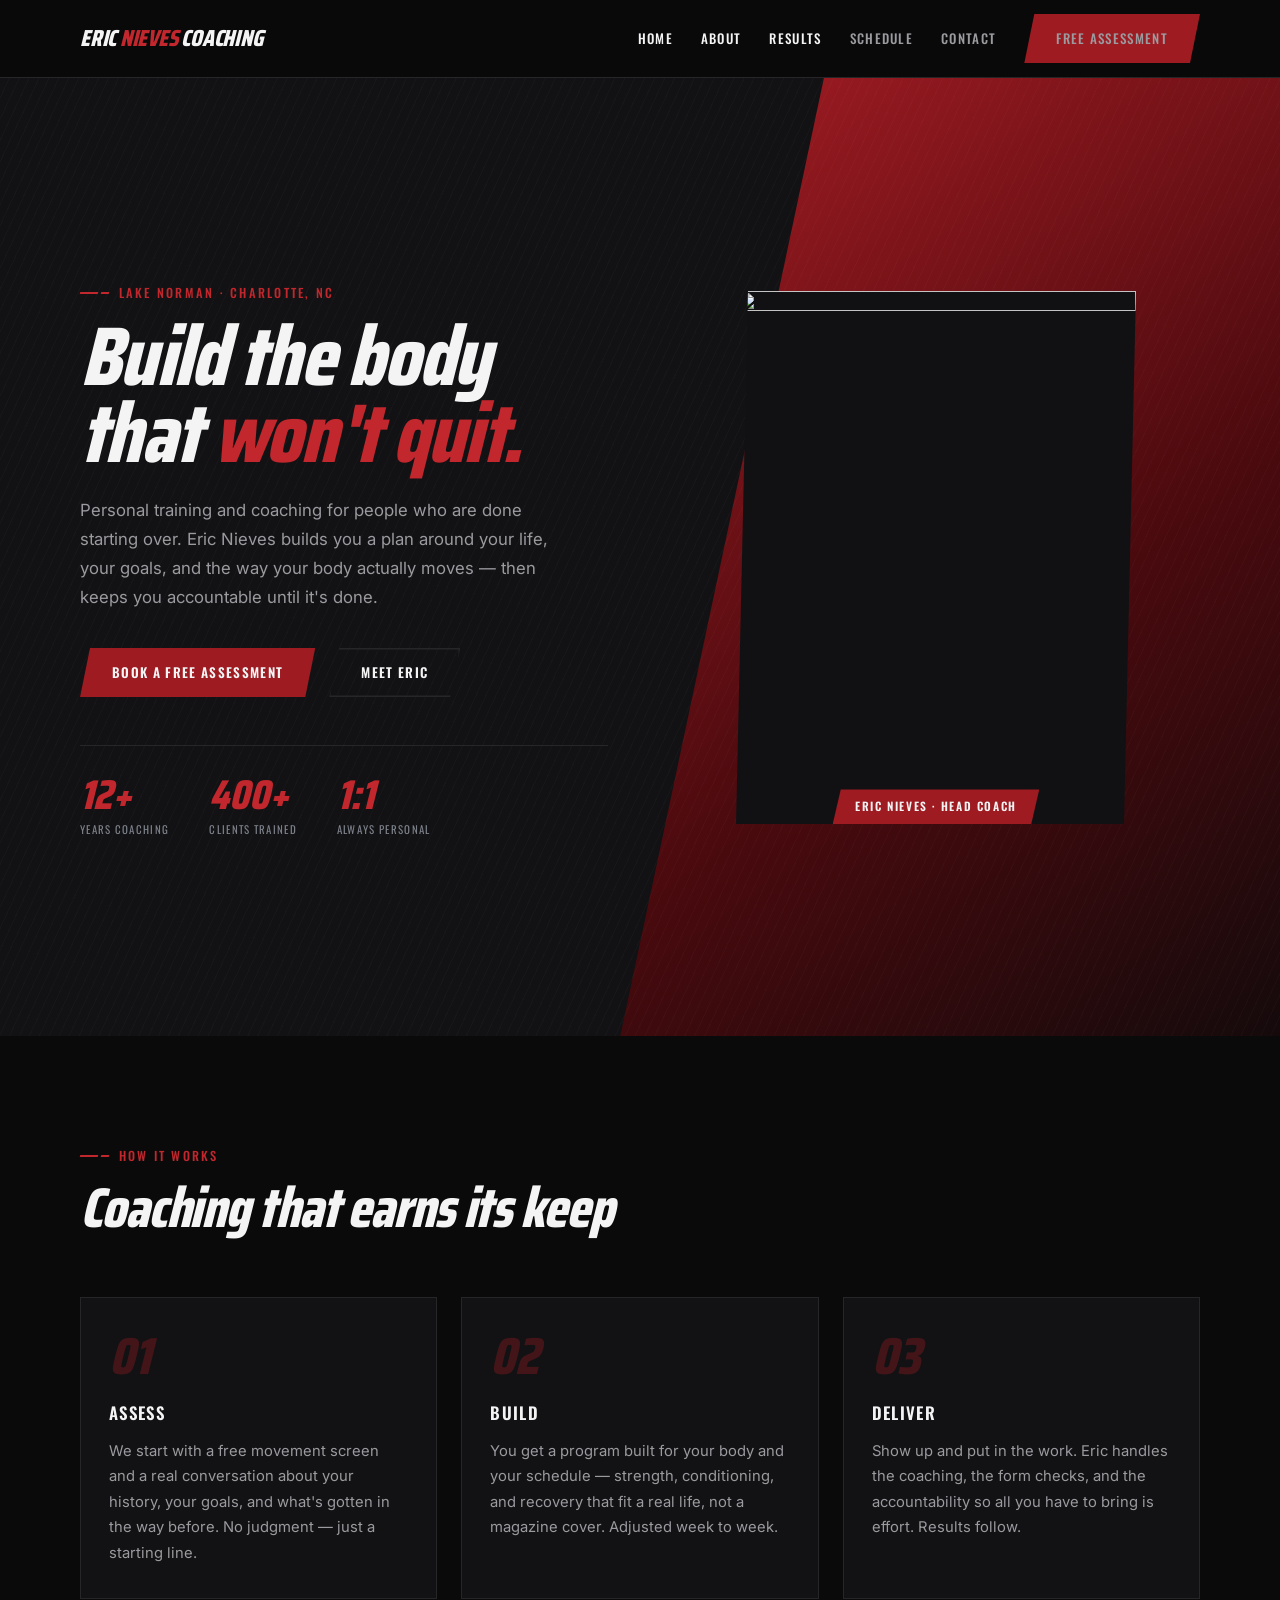
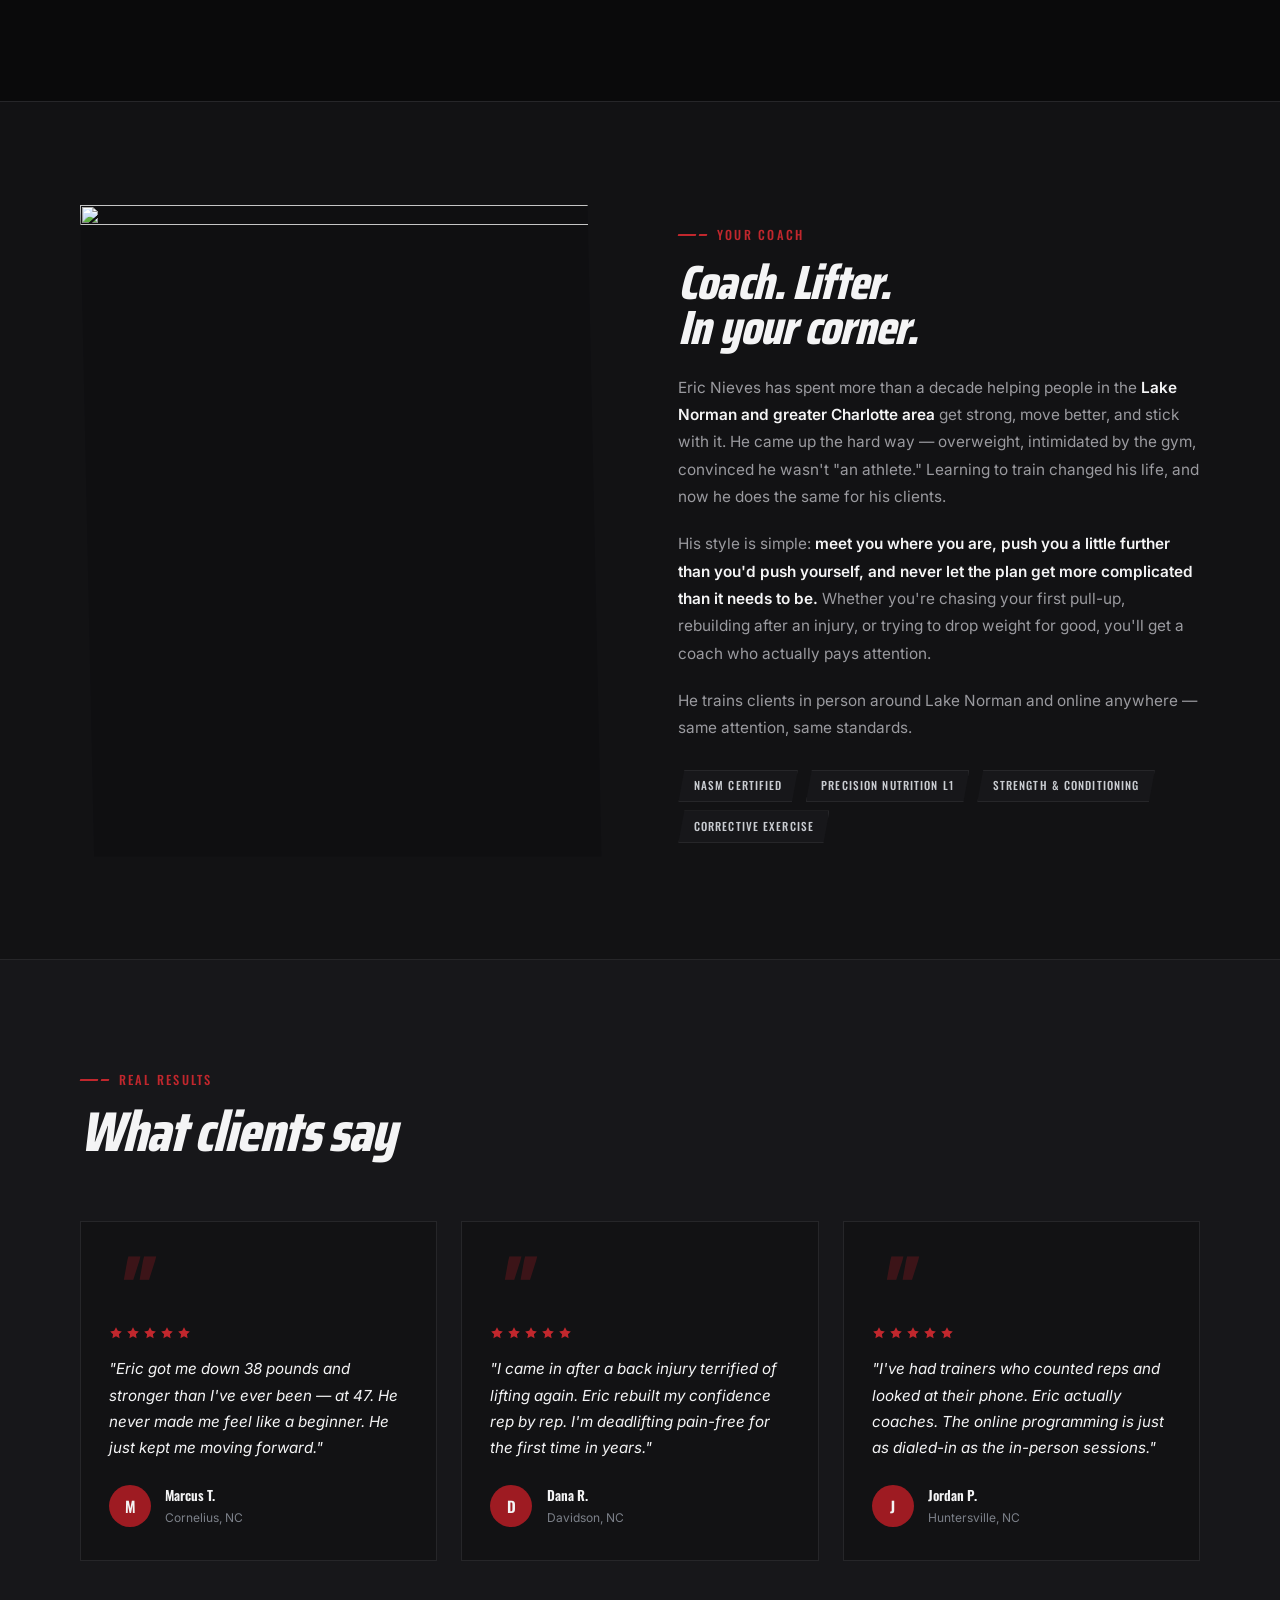
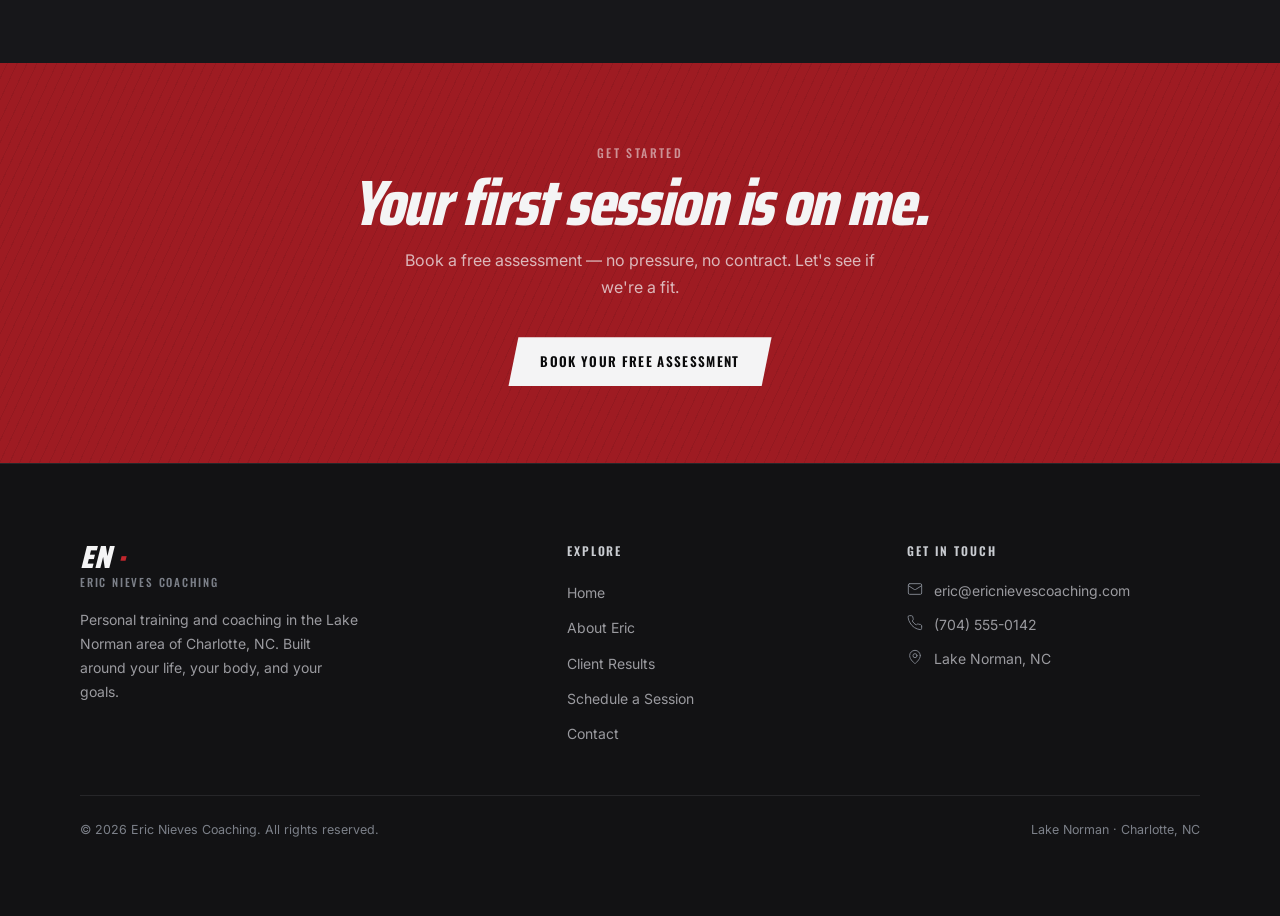
==== index.html @ 8aa757dc "Initial build: Eric Nieves Coaching static site Three-page marketing site (Home, Schedule, Contact) " ====
<!DOCTYPE html>
<html lang="en">
<head>
  <meta charset="UTF-8">
  <meta name="viewport" content="width=device-width, initial-scale=1.0">
  <title>Eric Nieves Coaching — Personal Training in Lake Norman, NC</title>
  <meta name="description" content="Eric Nieves is a personal trainer in the Lake Norman area of Charlotte, NC. Book a free fitness assessment and start building the body that won't quit.">
  <meta property="og:title" content="Eric Nieves Coaching">
  <meta property="og:description" content="Personal training and coaching in Lake Norman, NC. Book your free assessment today.">
  <meta property="og:type" content="website">
  <link rel="preconnect" href="https://fonts.googleapis.com">
  <link rel="preconnect" href="https://fonts.gstatic.com" crossorigin>
  <link href="https://fonts.googleapis.com/css2?family=Inter:wght@400;500;600&family=Oswald:wght@500;600&family=Saira+Condensed:ital,wght@1,800&display=swap" rel="stylesheet">
  <link rel="stylesheet" href="style.css">
</head>
<body>

  <!-- ============================================================
       HEADER
  ============================================================ -->
  <header class="site-header" role="banner">
    <div class="header-inner">

      <a href="index.html" class="logo-link" aria-label="Eric Nieves Coaching — Home">
        <img
          src="assets/logo-header.png"
          alt="Eric Nieves Coaching"
          height="42"
          onerror="this.style.display='none';this.nextElementSibling.style.display='block'"
        >
        <!-- Text fallback until logo asset is added -->
        <span class="logo-text" style="display:none">
          ERIC&nbsp;<span class="accent">NIEVES</span>&nbsp;COACHING
        </span>
      </a>

      <nav class="nav-links" aria-label="Main navigation">
        <a href="index.html">Home</a>
        <a href="#about">About</a>
        <a href="#testimonials">Results</a>
        <a href="schedule.html">Schedule</a>
        <a href="contact.html">Contact</a>
        <a href="schedule.html" class="btn btn-red">Free Assessment</a>
      </nav>

      <button
        class="hamburger"
        aria-label="Open navigation menu"
        aria-expanded="false"
        aria-controls="mobile-nav"
      >
        <span></span>
        <span></span>
        <span></span>
      </button>
    </div>
  </header>

  <!-- Mobile nav drawer -->
  <nav class="mobile-nav" id="mobile-nav" aria-label="Mobile navigation">
    <a href="index.html">Home</a>
    <a href="#about">About</a>
    <a href="#testimonials">Results</a>
    <a href="schedule.html">Schedule</a>
    <a href="contact.html">Contact</a>
    <a href="schedule.html" class="btn btn-red" style="margin-top:0.5rem">Free Assessment</a>
  </nav>

  <main>

    <!-- ============================================================
         HERO
    ============================================================ -->
    <section class="hero" aria-labelledby="hero-headline">

      <!-- Diagonal red wedge — visual motif, decorative -->
      <div class="hero-wedge" aria-hidden="true"></div>
      <!-- Diagonal pinstripe texture overlay -->
      <div class="pinstripe" aria-hidden="true"></div>

      <div class="hero-inner container">

        <!-- TEXT COLUMN -->
        <div class="hero-text">
          <p class="eyebrow"><span class="rule" aria-hidden="true"></span>Lake Norman · Charlotte, NC</p>

          <h1 id="hero-headline" class="display hero-headline">
            Build the body<br>that <span class="accent">won't quit.</span>
          </h1>

          <p class="hero-sub">
            Personal training and coaching for people who are done starting over.
            Eric Nieves builds you a plan around your life, your goals, and the way
            your body actually moves — then keeps you accountable until it's done.
          </p>

          <div class="hero-ctas">
            <a href="schedule.html" class="btn btn-red">Book a free assessment</a>
            <a href="#about"        class="btn btn-ghost">Meet Eric</a>
          </div>

          <div class="hero-stats" aria-label="Coaching statistics">
            <div>
              <div class="stat-num" aria-label="12 plus">12+</div>
              <div class="stat-label">Years coaching</div>
            </div>
            <div>
              <div class="stat-num" aria-label="400 plus">400+</div>
              <div class="stat-label">Clients trained</div>
            </div>
            <div>
              <div class="stat-num">1:1</div>
              <div class="stat-label">Always personal</div>
            </div>
          </div>
        </div>

        <!-- PORTRAIT COLUMN (hidden on mobile) -->
        <div class="hero-portrait" aria-hidden="true">
          <div class="portrait-frame">
            <img
              src="assets/portrait-hero.jpg"
              alt=""
              class="portrait-img"
            >
            <div class="portrait-tag">Eric Nieves · Head Coach</div>
          </div>
        </div>

      </div>
    </section>

    <!-- ============================================================
         APPROACH
    ============================================================ -->
    <section class="approach" id="approach" aria-labelledby="approach-heading">
      <div class="container">

        <div class="section-header reveal">
          <p class="eyebrow"><span class="rule" aria-hidden="true"></span>How it works</p>
          <h2 id="approach-heading" class="display section-headline">Coaching that earns its keep</h2>
        </div>

        <div class="cards-grid">

          <article class="card reveal">
            <span class="card-num" aria-hidden="true">01</span>
            <h3 class="card-title">Assess</h3>
            <p class="card-body">
              We start with a free movement screen and a real conversation about your
              history, your goals, and what's gotten in the way before. No judgment —
              just a starting line.
            </p>
          </article>

          <article class="card reveal">
            <span class="card-num" aria-hidden="true">02</span>
            <h3 class="card-title">Build</h3>
            <p class="card-body">
              You get a program built for your body and your schedule — strength,
              conditioning, and recovery that fit a real life, not a magazine cover.
              Adjusted week to week.
            </p>
          </article>

          <article class="card reveal">
            <span class="card-num" aria-hidden="true">03</span>
            <h3 class="card-title">Deliver</h3>
            <p class="card-body">
              Show up and put in the work. Eric handles the coaching, the form
              checks, and the accountability so all you have to bring is effort.
              Results follow.
            </p>
          </article>

        </div>
      </div>
    </section>

    <!-- ============================================================
         ABOUT
    ============================================================ -->
    <section class="about" id="about" aria-labelledby="about-heading">
      <div class="container">
        <div class="two-col">

          <!-- Photo (hidden on tablet/mobile via CSS) -->
          <div class="about-photo-wrap reveal-left" aria-hidden="true">
            <img
              src="assets/portrait-about.jpg"
              alt=""
              class="about-photo"
            >
          </div>

          <!-- Text -->
          <div class="reveal-right">
            <p class="eyebrow"><span class="rule" aria-hidden="true"></span>Your coach</p>
            <h2 id="about-heading" class="display about-headline">
              Coach. Lifter.<br>In your corner.
            </h2>

            <div class="about-body">
              <p>
                Eric Nieves has spent more than a decade helping people in the
                <strong>Lake Norman and greater Charlotte area</strong> get strong, move better,
                and stick with it. He came up the hard way — overweight, intimidated by the gym,
                convinced he wasn't "an athlete." Learning to train changed his life, and now
                he does the same for his clients.
              </p>
              <p>
                His style is simple: <strong>meet you where you are, push you a little further
                than you'd push yourself, and never let the plan get more complicated than it
                needs to be.</strong> Whether you're chasing your first pull-up, rebuilding after
                an injury, or trying to drop weight for good, you'll get a coach who actually
                pays attention.
              </p>
              <p>
                He trains clients in person around Lake Norman and online anywhere — same
                attention, same standards.
              </p>
            </div>

            <div class="chips" aria-label="Credentials">
              <span class="chip">NASM Certified</span>
              <span class="chip">Precision Nutrition L1</span>
              <span class="chip">Strength &amp; Conditioning</span>
              <span class="chip">Corrective Exercise</span>
            </div>
          </div>

        </div>
      </div>
    </section>

    <!-- ============================================================
         TESTIMONIALS
    ============================================================ -->
    <section class="testimonials" id="testimonials" aria-labelledby="testimonials-heading">
      <div class="container">

        <div class="section-header reveal">
          <p class="eyebrow"><span class="rule" aria-hidden="true"></span>Real results</p>
          <h2 id="testimonials-heading" class="display section-headline">What clients say</h2>
        </div>

        <div class="testimonials-grid">

          <!-- Testimonial 1 -->
          <article class="testimonial-card reveal">
            <span class="quote-mark" aria-hidden="true">"</span>
            <div class="stars" aria-label="5 out of 5 stars">
              <svg width="14" height="14" viewBox="0 0 24 24" aria-hidden="true"><path d="M12 2l3.09 6.26L22 9.27l-5 4.87 1.18 6.88L12 17.77l-6.18 3.25L7 14.14 2 9.27l6.91-1.01L12 2z"/></svg>
              <svg width="14" height="14" viewBox="0 0 24 24" aria-hidden="true"><path d="M12 2l3.09 6.26L22 9.27l-5 4.87 1.18 6.88L12 17.77l-6.18 3.25L7 14.14 2 9.27l6.91-1.01L12 2z"/></svg>
              <svg width="14" height="14" viewBox="0 0 24 24" aria-hidden="true"><path d="M12 2l3.09 6.26L22 9.27l-5 4.87 1.18 6.88L12 17.77l-6.18 3.25L7 14.14 2 9.27l6.91-1.01L12 2z"/></svg>
              <svg width="14" height="14" viewBox="0 0 24 24" aria-hidden="true"><path d="M12 2l3.09 6.26L22 9.27l-5 4.87 1.18 6.88L12 17.77l-6.18 3.25L7 14.14 2 9.27l6.91-1.01L12 2z"/></svg>
              <svg width="14" height="14" viewBox="0 0 24 24" aria-hidden="true"><path d="M12 2l3.09 6.26L22 9.27l-5 4.87 1.18 6.88L12 17.77l-6.18 3.25L7 14.14 2 9.27l6.91-1.01L12 2z"/></svg>
            </div>
            <blockquote class="testimonial-quote">
              "Eric got me down 38 pounds and stronger than I've ever been — at 47. He never
              made me feel like a beginner. He just kept me moving forward."
            </blockquote>
            <div class="testimonial-author">
              <div class="author-avatar" aria-hidden="true">M</div>
              <div>
                <div class="author-name">Marcus T.</div>
                <div class="author-location">Cornelius, NC</div>
              </div>
            </div>
          </article>

          <!-- Testimonial 2 -->
          <article class="testimonial-card reveal">
            <span class="quote-mark" aria-hidden="true">"</span>
            <div class="stars" aria-label="5 out of 5 stars">
              <svg width="14" height="14" viewBox="0 0 24 24" aria-hidden="true"><path d="M12 2l3.09 6.26L22 9.27l-5 4.87 1.18 6.88L12 17.77l-6.18 3.25L7 14.14 2 9.27l6.91-1.01L12 2z"/></svg>
              <svg width="14" height="14" viewBox="0 0 24 24" aria-hidden="true"><path d="M12 2l3.09 6.26L22 9.27l-5 4.87 1.18 6.88L12 17.77l-6.18 3.25L7 14.14 2 9.27l6.91-1.01L12 2z"/></svg>
              <svg width="14" height="14" viewBox="0 0 24 24" aria-hidden="true"><path d="M12 2l3.09 6.26L22 9.27l-5 4.87 1.18 6.88L12 17.77l-6.18 3.25L7 14.14 2 9.27l6.91-1.01L12 2z"/></svg>
              <svg width="14" height="14" viewBox="0 0 24 24" aria-hidden="true"><path d="M12 2l3.09 6.26L22 9.27l-5 4.87 1.18 6.88L12 17.77l-6.18 3.25L7 14.14 2 9.27l6.91-1.01L12 2z"/></svg>
              <svg width="14" height="14" viewBox="0 0 24 24" aria-hidden="true"><path d="M12 2l3.09 6.26L22 9.27l-5 4.87 1.18 6.88L12 17.77l-6.18 3.25L7 14.14 2 9.27l6.91-1.01L12 2z"/></svg>
            </div>
            <blockquote class="testimonial-quote">
              "I came in after a back injury terrified of lifting again. Eric rebuilt my
              confidence rep by rep. I'm deadlifting pain-free for the first time in years."
            </blockquote>
            <div class="testimonial-author">
              <div class="author-avatar" aria-hidden="true">D</div>
              <div>
                <div class="author-name">Dana R.</div>
                <div class="author-location">Davidson, NC</div>
              </div>
            </div>
          </article>

          <!-- Testimonial 3 -->
          <article class="testimonial-card reveal">
            <span class="quote-mark" aria-hidden="true">"</span>
            <div class="stars" aria-label="5 out of 5 stars">
              <svg width="14" height="14" viewBox="0 0 24 24" aria-hidden="true"><path d="M12 2l3.09 6.26L22 9.27l-5 4.87 1.18 6.88L12 17.77l-6.18 3.25L7 14.14 2 9.27l6.91-1.01L12 2z"/></svg>
              <svg width="14" height="14" viewBox="0 0 24 24" aria-hidden="true"><path d="M12 2l3.09 6.26L22 9.27l-5 4.87 1.18 6.88L12 17.77l-6.18 3.25L7 14.14 2 9.27l6.91-1.01L12 2z"/></svg>
              <svg width="14" height="14" viewBox="0 0 24 24" aria-hidden="true"><path d="M12 2l3.09 6.26L22 9.27l-5 4.87 1.18 6.88L12 17.77l-6.18 3.25L7 14.14 2 9.27l6.91-1.01L12 2z"/></svg>
              <svg width="14" height="14" viewBox="0 0 24 24" aria-hidden="true"><path d="M12 2l3.09 6.26L22 9.27l-5 4.87 1.18 6.88L12 17.77l-6.18 3.25L7 14.14 2 9.27l6.91-1.01L12 2z"/></svg>
              <svg width="14" height="14" viewBox="0 0 24 24" aria-hidden="true"><path d="M12 2l3.09 6.26L22 9.27l-5 4.87 1.18 6.88L12 17.77l-6.18 3.25L7 14.14 2 9.27l6.91-1.01L12 2z"/></svg>
            </div>
            <blockquote class="testimonial-quote">
              "I've had trainers who counted reps and looked at their phone. Eric actually
              coaches. The online programming is just as dialed-in as the in-person sessions."
            </blockquote>
            <div class="testimonial-author">
              <div class="author-avatar" aria-hidden="true">J</div>
              <div>
                <div class="author-name">Jordan P.</div>
                <div class="author-location">Huntersville, NC</div>
              </div>
            </div>
          </article>

        </div>
      </div>
    </section>

    <!-- ============================================================
         CTA BAND
    ============================================================ -->
    <section class="cta-band" aria-labelledby="cta-heading">
      <div class="cta-band-texture" aria-hidden="true"></div>
      <div class="container cta-band-inner">
        <p class="cta-band-eyebrow">Get started</p>
        <h2 id="cta-heading" class="display cta-band-headline">Your first session is on me.</h2>
        <p class="cta-band-sub">
          Book a free assessment — no pressure, no contract. Let's see if we're a fit.
        </p>
        <a href="schedule.html" class="btn btn-white">Book your free assessment</a>
      </div>
    </section>

  </main>

  <!-- ============================================================
       FOOTER
  ============================================================ -->
  <footer class="site-footer" role="contentinfo">
    <div class="container">
      <div class="footer-grid">

        <!-- Branding -->
        <div>
          <a href="index.html" aria-label="Eric Nieves Coaching — Home">
            <img
              src="assets/logo-stacked.png"
              alt="Eric Nieves Coaching"
              class="footer-logo-img"
              onerror="this.style.display='none';this.nextElementSibling.style.display='block'"
            >
            <!-- Text fallback until logo asset is added -->
            <div class="footer-logo-text" style="display:none">
              <span class="en">EN<span class="accent"> ·</span></span>
              <span class="sub">Eric Nieves Coaching</span>
            </div>
          </a>
          <p class="footer-blurb">
            Personal training and coaching in the Lake Norman area of Charlotte, NC.
            Built around your life, your body, and your goals.
          </p>
        </div>

        <!-- Explore -->
        <div>
          <p class="footer-col-title">Explore</p>
          <ul class="footer-links">
            <li><a href="index.html">Home</a></li>
            <li><a href="index.html#about">About Eric</a></li>
            <li><a href="index.html#testimonials">Client Results</a></li>
            <li><a href="schedule.html">Schedule a Session</a></li>
            <li><a href="contact.html">Contact</a></li>
          </ul>
        </div>

        <!-- Contact -->
        <div>
          <p class="footer-col-title">Get in touch</p>

          <div class="footer-contact-item">
            <!-- Email icon -->
            <svg width="16" height="16" viewBox="0 0 24 24" fill="none" stroke="currentColor" stroke-width="1.5" stroke-linecap="round" stroke-linejoin="round" aria-hidden="true">
              <rect x="2" y="4" width="20" height="16" rx="2"/>
              <path d="m22 7-8.97 5.7a1.94 1.94 0 0 1-2.06 0L2 7"/>
            </svg>
            <a href="mailto:eric@ericnievescoaching.com">eric@ericnievescoaching.com</a>
          </div>

          <div class="footer-contact-item">
            <!-- Phone icon -->
            <svg width="16" height="16" viewBox="0 0 24 24" fill="none" stroke="currentColor" stroke-width="1.5" stroke-linecap="round" stroke-linejoin="round" aria-hidden="true">
              <path d="M22 16.92v3a2 2 0 0 1-2.18 2 19.79 19.79 0 0 1-8.63-3.07A19.5 19.5 0 0 1 4.69 12 19.79 19.79 0 0 1 1.65 3.35 2 2 0 0 1 3.63 1h3a2 2 0 0 1 2 1.72c.127.96.361 1.903.7 2.81a2 2 0 0 1-.45 2.11L7.91 8.96a16 16 0 0 0 6 6l.92-.92a2 2 0 0 1 2.11-.45c.907.339 1.85.573 2.81.7A2 2 0 0 1 22 16.92z"/>
            </svg>
            <a href="tel:+17045550142">(704) 555-0142</a>
          </div>

          <div class="footer-contact-item">
            <!-- Location icon -->
            <svg width="16" height="16" viewBox="0 0 24 24" fill="none" stroke="currentColor" stroke-width="1.5" stroke-linecap="round" stroke-linejoin="round" aria-hidden="true">
              <path d="M20 10c0 6-8 12-8 12S4 16 4 10a8 8 0 0 1 16 0Z"/>
              <circle cx="12" cy="10" r="3"/>
            </svg>
            Lake Norman, NC
          </div>
        </div>

      </div>

      <div class="footer-bottom">
        <p class="footer-copy">&copy; <span id="yr"></span> Eric Nieves Coaching. All rights reserved.</p>
        <p class="footer-copy">Lake Norman · Charlotte, NC</p>
      </div>
    </div>
  </footer>

  <script>document.getElementById('yr').textContent = new Date().getFullYear();</script>
  <script src="main.js"></script>
</body>
</html>
---- style.css ----
/* ============================================================
   ERIC NIEVES COACHING — shared styles
   ============================================================ */

@import url('https://fonts.googleapis.com/css2?family=Inter:wght@400;500;600&family=Oswald:wght@500;600&family=Saira+Condensed:ital,wght@1,800&display=swap');

/* === VARIABLES === */
:root {
  --black:      #0a0a0b;
  --panel:      #121214;
  --panel-2:    #17171a;
  --ink:        #f4f4f5;
  --muted:      #9a9a9f;
  --line:       #262629;
  --red:        #9e1b22;
  --red-bright: #c1272d;
  --silver:     #c9ccd1;
  --steel:      #7c8089;

  --header-h:  78px;
  --max-w:     1200px;
  --gutter:    clamp(1.25rem, 5vw, 2.5rem);
  --radius:    2px;
  --ease:      0.22s ease;
}

/* === RESET === */
*, *::before, *::after { box-sizing: border-box; margin: 0; padding: 0; }
html  { scroll-behavior: smooth; }
body  {
  background: var(--black);
  color: var(--ink);
  font-family: 'Inter', sans-serif;
  font-size: 1rem;
  line-height: 1.6;
  -webkit-font-smoothing: antialiased;
}
img    { display: block; max-width: 100%; }
a      { color: inherit; text-decoration: none; }
button { cursor: pointer; border: none; background: none; font: inherit; color: inherit; }
ul     { list-style: none; }

/* === TYPOGRAPHY HELPERS === */
.display {
  font-family: 'Saira Condensed', sans-serif;
  font-style: italic;
  font-weight: 800;
  line-height: 0.92;
  letter-spacing: -0.02em;
}

/* === EYEBROW === */
.eyebrow {
  display: inline-flex;
  align-items: center;
  gap: 0.6rem;
  font-family: 'Oswald', sans-serif;
  font-weight: 500;
  font-size: 0.78rem;
  text-transform: uppercase;
  letter-spacing: 0.18em;
  color: var(--red-bright);
  margin-bottom: 1rem;
}

/* Two skewed dashes before the eyebrow text */
.rule {
  display: inline-flex;
  align-items: center;
  gap: 3px;
  flex-shrink: 0;
}
.rule::before,
.rule::after {
  content: '';
  display: block;
  height: 2px;
  background: var(--red-bright);
  transform: skewX(-18deg);
}
.rule::before { width: 18px; }
.rule::after  { width: 8px; }

/* === LAYOUT === */
.container {
  width: 100%;
  max-width: var(--max-w);
  margin-inline: auto;
  padding-inline: var(--gutter);
}

section { padding-block: clamp(4rem, 8vw, 7rem); }

/* === BUTTONS === */
.btn {
  display: inline-flex;
  align-items: center;
  justify-content: center;
  gap: 0.5rem;
  font-family: 'Oswald', sans-serif;
  font-weight: 600;
  font-size: 0.83rem;
  text-transform: uppercase;
  letter-spacing: 0.1em;
  padding: 0.875rem 2rem;
  /* Parallelogram: cut corners on opposite diagonals */
  clip-path: polygon(10px 0%, 100% 0%, calc(100% - 10px) 100%, 0% 100%);
  transition: filter var(--ease), transform var(--ease), box-shadow var(--ease);
  white-space: nowrap;
  position: relative;
}
.btn:hover   { filter: brightness(1.14); transform: translateY(-1px); }
.btn:active  { transform: translateY(0); }
.btn:focus-visible { outline: 2px solid var(--red-bright); outline-offset: 4px; border-radius: 1px; }

.btn-red   { background: var(--red);  color: var(--ink); }
.btn-white { background: var(--ink);  color: var(--black); }

.btn-ghost {
  background: transparent;
  color: var(--ink);
  box-shadow: inset 0 0 0 1.5px var(--line);
}
.btn-ghost:hover {
  box-shadow: inset 0 0 0 1.5px var(--red-bright);
  color: var(--red-bright);
  filter: none;
}

/* === HEADER === */
.site-header {
  position: sticky;
  top: 0;
  z-index: 100;
  height: var(--header-h);
  display: flex;
  align-items: center;
  background: rgba(10, 10, 11, 0.88);
  backdrop-filter: blur(16px);
  -webkit-backdrop-filter: blur(16px);
  border-bottom: 1px solid var(--line);
}

.header-inner {
  display: flex;
  align-items: center;
  justify-content: space-between;
  width: 100%;
  max-width: var(--max-w);
  margin-inline: auto;
  padding-inline: var(--gutter);
  gap: 2rem;
}

.logo-link { display: flex; align-items: center; }
.logo-link img { height: 42px; width: auto; }

/* Text fallback rendered when logo image isn't available */
.logo-text {
  font-family: 'Saira Condensed', sans-serif;
  font-style: italic;
  font-weight: 800;
  font-size: 1.45rem;
  letter-spacing: -0.01em;
  color: var(--ink);
  line-height: 1;
}
.logo-text .accent { color: var(--red-bright); }

.nav-links {
  display: flex;
  align-items: center;
  gap: 1.75rem;
}
.nav-links a {
  font-family: 'Oswald', sans-serif;
  font-weight: 500;
  font-size: 0.82rem;
  text-transform: uppercase;
  letter-spacing: 0.1em;
  color: var(--muted);
  transition: color var(--ease);
}
.nav-links a:hover,
.nav-links a.active { color: var(--ink); }
.nav-links a:focus-visible { outline: 2px solid var(--red-bright); outline-offset: 3px; border-radius: 2px; }

/* Hamburger */
.hamburger {
  display: none;
  flex-direction: column;
  justify-content: center;
  gap: 5px;
  padding: 8px;
  border-radius: 2px;
}
.hamburger span {
  display: block;
  width: 24px;
  height: 2px;
  background: var(--ink);
  transition: transform 0.2s, opacity 0.2s;
  transform-origin: center;
}
.hamburger[aria-expanded="true"] span:nth-child(1) { transform: translateY(7px) rotate(45deg); }
.hamburger[aria-expanded="true"] span:nth-child(2) { opacity: 0; transform: scaleX(0); }
.hamburger[aria-expanded="true"] span:nth-child(3) { transform: translateY(-7px) rotate(-45deg); }
.hamburger:focus-visible { outline: 2px solid var(--red-bright); }

/* Mobile nav drawer */
.mobile-nav {
  display: none;
  position: fixed;
  inset: var(--header-h) 0 0 0;
  background: rgba(10, 10, 11, 0.97);
  backdrop-filter: blur(20px);
  -webkit-backdrop-filter: blur(20px);
  flex-direction: column;
  align-items: center;
  justify-content: center;
  gap: 2.25rem;
  z-index: 99;
}
.mobile-nav.open { display: flex; }
.mobile-nav a {
  font-family: 'Saira Condensed', sans-serif;
  font-style: italic;
  font-weight: 800;
  font-size: clamp(2rem, 10vw, 3.5rem);
  color: var(--ink);
  transition: color var(--ease);
  line-height: 1;
}
.mobile-nav a:hover { color: var(--red-bright); }
.mobile-nav a:focus-visible { outline: 2px solid var(--red-bright); }

/* === PINSTRIPE TEXTURE === */
.pinstripe {
  position: absolute;
  inset: 0;
  pointer-events: none;
  z-index: 1;
  background-image: repeating-linear-gradient(
    -65deg,
    transparent,
    transparent 8px,
    rgba(255, 255, 255, 0.02) 8px,
    rgba(255, 255, 255, 0.02) 9px
  );
}

/* === HERO (home page) === */
.hero {
  position: relative;
  overflow: hidden;
  min-height: calc(100svh - var(--header-h));
  display: flex;
  align-items: center;
  background: var(--panel);
}

/* The diagonal red wedge behind the portrait */
.hero-wedge {
  position: absolute;
  right: -8%;
  top: -10%;
  width: 52%;
  height: 125%;
  background: linear-gradient(140deg, var(--red) 0%, #4a0a0e 52%, var(--black) 100%);
  transform: skewX(-12deg);
  z-index: 0;
}

.hero-inner {
  position: relative;
  z-index: 2;
  display: grid;
  grid-template-columns: 1fr 1fr;
  gap: clamp(2rem, 5vw, 4rem);
  align-items: center;
  padding-block: clamp(4rem, 8vw, 6rem);
  width: 100%;
  max-width: var(--max-w);
  margin-inline: auto;
  padding-inline: var(--gutter);
}

.hero-headline {
  font-size: clamp(3.25rem, 6.5vw, 5.75rem);
  margin-bottom: 1.5rem;
}
.hero-headline .accent { color: var(--red-bright); }

.hero-sub {
  font-size: 1.05rem;
  color: var(--muted);
  line-height: 1.72;
  max-width: 480px;
  margin-bottom: 2.25rem;
}

.hero-ctas {
  display: flex;
  flex-wrap: wrap;
  gap: 0.875rem;
  margin-bottom: 3rem;
}

.hero-stats {
  display: flex;
  gap: 2.5rem;
  padding-top: 1.75rem;
  border-top: 1px solid var(--line);
}
.stat-num {
  font-family: 'Saira Condensed', sans-serif;
  font-style: italic;
  font-weight: 800;
  font-size: 2.6rem;
  line-height: 1;
  color: var(--red-bright);
}
.stat-label {
  font-family: 'Oswald', sans-serif;
  font-size: 0.68rem;
  text-transform: uppercase;
  letter-spacing: 0.12em;
  color: var(--steel);
  margin-top: 0.3rem;
}

/* Portrait column */
.hero-portrait {
  position: relative;
  display: flex;
  justify-content: center;
  align-items: flex-end;
}
.portrait-frame {
  position: relative;
  width: min(400px, 100%);
}
.portrait-img {
  display: block;
  width: 100%;
  aspect-ratio: 3 / 4;
  object-fit: cover;
  clip-path: polygon(12px 0%, 100% 0%, calc(100% - 12px) 100%, 0% 100%);
  filter: grayscale(15%) contrast(1.06);
  background: var(--panel-2); /* placeholder tint while loading */
}
.portrait-tag {
  position: absolute;
  bottom: 0;
  left: 50%;
  transform: translateX(-50%);
  background: var(--red);
  color: var(--ink);
  font-family: 'Oswald', sans-serif;
  font-weight: 600;
  font-size: 0.72rem;
  text-transform: uppercase;
  letter-spacing: 0.14em;
  padding: 0.5rem 1.4rem;
  clip-path: polygon(8px 0%, 100% 0%, calc(100% - 8px) 100%, 0% 100%);
  white-space: nowrap;
}

/* === PAGE HERO (schedule / contact) === */
.page-hero {
  position: relative;
  overflow: hidden;
  background: var(--panel);
  padding-block: clamp(3.5rem, 7vw, 5.5rem);
}
.page-hero-wedge {
  position: absolute;
  right: -5%;
  top: -20%;
  width: 40%;
  height: 145%;
  background: linear-gradient(140deg, var(--red) 0%, #4a0a0e 55%, transparent 100%);
  transform: skewX(-12deg);
  opacity: 0.65;
  z-index: 0;
}
.page-hero-inner {
  position: relative;
  z-index: 2;
  max-width: 660px;
}
.page-hero-headline {
  font-size: clamp(2.75rem, 5.5vw, 4.5rem);
  margin-bottom: 1rem;
}
.page-hero-sub {
  font-size: 1.05rem;
  color: var(--muted);
  line-height: 1.72;
  max-width: 520px;
}

/* === APPROACH SECTION === */
.approach { background: var(--black); }

.section-header { margin-bottom: clamp(2.5rem, 5vw, 4rem); }
.section-headline { font-size: clamp(2.25rem, 4.5vw, 3.5rem); }

.cards-grid {
  display: grid;
  grid-template-columns: repeat(3, 1fr);
  gap: 1.5rem;
}

.card {
  background: var(--panel);
  border: 1px solid var(--line);
  padding: 2rem 1.75rem;
  position: relative;
  transition: transform var(--ease), border-color var(--ease);
  overflow: hidden;
}
/* Animated red top border */
.card::before {
  content: '';
  position: absolute;
  top: 0;
  left: 0;
  width: 0;
  height: 3px;
  background: var(--red-bright);
  transition: width 0.45s ease;
}
.card:hover::before   { width: 100%; }
.card:hover           { transform: translateY(-4px); border-color: rgba(158,27,34,0.5); }

.card-num {
  display: block;
  font-family: 'Saira Condensed', sans-serif;
  font-style: italic;
  font-weight: 800;
  font-size: 3.25rem;
  line-height: 1;
  color: var(--red);
  opacity: 0.35;
  margin-bottom: 1.1rem;
}
.card-title {
  font-family: 'Oswald', sans-serif;
  font-weight: 600;
  font-size: 1.05rem;
  text-transform: uppercase;
  letter-spacing: 0.08em;
  color: var(--ink);
  margin-bottom: 0.75rem;
}
.card-body {
  font-size: 0.925rem;
  color: var(--muted);
  line-height: 1.72;
}

/* === ABOUT SECTION === */
.about {
  background: var(--panel);
  border-top: 1px solid var(--line);
  border-bottom: 1px solid var(--line);
}
.two-col {
  display: grid;
  grid-template-columns: 1fr 1fr;
  gap: clamp(2.5rem, 6vw, 5rem);
  align-items: center;
}
.about-photo-wrap { position: relative; }
.about-photo {
  display: block;
  width: 100%;
  aspect-ratio: 4 / 5;
  object-fit: cover;
  clip-path: polygon(0 0, calc(100% - 14px) 0, 100% 100%, 14px 100%);
  filter: grayscale(15%) contrast(1.08);
  background: var(--panel-2);
}
.about-headline {
  font-size: clamp(2rem, 4vw, 3rem);
  margin-bottom: 1.5rem;
}
.about-body p {
  font-size: 0.96rem;
  color: var(--muted);
  line-height: 1.78;
  margin-bottom: 1.25rem;
}
.about-body p:last-child { margin-bottom: 0; }
.about-body strong { color: var(--ink); font-weight: 600; }

.chips {
  display: flex;
  flex-wrap: wrap;
  gap: 0.5rem;
  margin-top: 1.75rem;
}
.chip {
  font-family: 'Oswald', sans-serif;
  font-weight: 500;
  font-size: 0.7rem;
  text-transform: uppercase;
  letter-spacing: 0.1em;
  padding: 0.4rem 0.9rem;
  border: 1px solid var(--line);
  color: var(--silver);
  clip-path: polygon(6px 0%, 100% 0%, calc(100% - 6px) 100%, 0% 100%);
  background: var(--panel-2);
}

/* === TESTIMONIALS === */
.testimonials { background: var(--panel-2); }
.testimonials-grid {
  display: grid;
  grid-template-columns: repeat(3, 1fr);
  gap: 1.5rem;
  margin-top: clamp(2.5rem, 5vw, 4rem);
}
.testimonial-card {
  background: var(--panel);
  border: 1px solid var(--line);
  padding: 2rem 1.75rem;
  display: flex;
  flex-direction: column;
}
.quote-mark {
  display: block;
  font-family: 'Saira Condensed', sans-serif;
  font-style: italic;
  font-weight: 800;
  font-size: 5.5rem;
  line-height: 0.75;
  color: var(--red);
  opacity: 0.3;
  margin-bottom: 0.4rem;
  user-select: none;
  aria-hidden: true;
}
.stars {
  display: flex;
  gap: 3px;
  margin-bottom: 1rem;
}
.stars svg { fill: var(--red-bright); }
.testimonial-quote {
  font-size: 0.95rem;
  line-height: 1.72;
  color: var(--ink);
  font-style: italic;
  flex: 1;
  margin-bottom: 1.5rem;
}
.testimonial-author {
  display: flex;
  align-items: center;
  gap: 0.9rem;
}
.author-avatar {
  width: 42px;
  height: 42px;
  border-radius: 50%;
  background: var(--red);
  display: flex;
  align-items: center;
  justify-content: center;
  font-family: 'Oswald', sans-serif;
  font-weight: 600;
  font-size: 0.95rem;
  color: var(--ink);
  flex-shrink: 0;
}
.author-name {
  font-family: 'Oswald', sans-serif;
  font-weight: 600;
  font-size: 0.85rem;
  color: var(--ink);
}
.author-location {
  font-size: 0.75rem;
  color: var(--steel);
  margin-top: 0.1rem;
}

/* === CTA BAND === */
.cta-band {
  background: var(--red);
  padding-block: clamp(3rem, 6vw, 5rem);
  position: relative;
  overflow: hidden;
}
.cta-band-texture {
  position: absolute;
  inset: 0;
  pointer-events: none;
  background-image: repeating-linear-gradient(
    -65deg,
    transparent,
    transparent 8px,
    rgba(0, 0, 0, 0.07) 8px,
    rgba(0, 0, 0, 0.07) 9px
  );
}
.cta-band-inner {
  position: relative;
  z-index: 1;
  text-align: center;
}
.cta-band-eyebrow {
  display: inline-flex;
  align-items: center;
  gap: 0.5rem;
  font-family: 'Oswald', sans-serif;
  font-weight: 500;
  font-size: 0.75rem;
  text-transform: uppercase;
  letter-spacing: 0.2em;
  color: rgba(244, 244, 245, 0.55);
  margin-bottom: 0.75rem;
}
.cta-band-headline {
  font-size: clamp(2.25rem, 5vw, 4rem);
  margin-bottom: 0.875rem;
  color: var(--ink);
}
.cta-band-sub {
  font-size: 1rem;
  color: rgba(244, 244, 245, 0.72);
  max-width: 480px;
  margin-inline: auto;
  line-height: 1.7;
  margin-bottom: 2.25rem;
}

/* === FOOTER === */
.site-footer {
  background: var(--panel);
  border-top: 1px solid var(--line);
  padding-block: clamp(3rem, 6vw, 5rem);
}
.footer-grid {
  display: grid;
  grid-template-columns: 1.5fr 1fr 1fr;
  gap: 3rem;
  margin-bottom: 3rem;
}
.footer-logo-img { height: 60px; width: auto; margin-bottom: 1.25rem; }
.footer-logo-text {
  font-family: 'Saira Condensed', sans-serif;
  font-style: italic;
  font-weight: 800;
  color: var(--ink);
  line-height: 1;
  margin-bottom: 1.25rem;
}
.footer-logo-text .en  { font-size: 2rem; }
.footer-logo-text .en .accent { color: var(--red-bright); }
.footer-logo-text .sub {
  display: block;
  font-style: normal;
  font-family: 'Oswald', sans-serif;
  font-size: 0.7rem;
  font-weight: 500;
  text-transform: uppercase;
  letter-spacing: 0.16em;
  color: var(--steel);
  margin-top: 4px;
}
.footer-blurb {
  font-size: 0.875rem;
  color: var(--muted);
  line-height: 1.72;
  max-width: 280px;
}
.footer-col-title {
  font-family: 'Oswald', sans-serif;
  font-weight: 600;
  font-size: 0.75rem;
  text-transform: uppercase;
  letter-spacing: 0.16em;
  color: var(--silver);
  margin-bottom: 1.25rem;
}
.footer-links {
  display: flex;
  flex-direction: column;
  gap: 0.6rem;
}
.footer-links a {
  font-size: 0.875rem;
  color: var(--muted);
  transition: color var(--ease);
}
.footer-links a:hover { color: var(--ink); }
.footer-links a:focus-visible { outline: 2px solid var(--red-bright); border-radius: 1px; }

.footer-contact-item {
  display: flex;
  align-items: flex-start;
  gap: 0.65rem;
  font-size: 0.875rem;
  color: var(--muted);
  margin-bottom: 0.75rem;
  line-height: 1.55;
}
.footer-contact-item:last-child { margin-bottom: 0; }
.footer-contact-item svg { flex-shrink: 0; margin-top: 1px; color: var(--steel); }
.footer-contact-item a { color: var(--muted); transition: color var(--ease); }
.footer-contact-item a:hover { color: var(--red-bright); }

.footer-bottom {
  border-top: 1px solid var(--line);
  padding-top: 1.5rem;
  display: flex;
  align-items: center;
  justify-content: space-between;
  flex-wrap: wrap;
  gap: 0.5rem;
}
.footer-copy {
  font-size: 0.78rem;
  color: var(--steel);
}

/* === SCHEDULE PAGE === */
.schedule-section { background: var(--black); }
.schedule-grid {
  display: grid;
  grid-template-columns: 1fr 1.45fr;
  gap: clamp(2.5rem, 5vw, 4.5rem);
  align-items: start;
}

.step-list {
  display: flex;
  flex-direction: column;
  gap: 2rem;
}
.step-item {
  display: flex;
  gap: 1.25rem;
  align-items: flex-start;
}
.step-badge {
  flex-shrink: 0;
  width: 48px;
  height: 48px;
  background: var(--red);
  display: flex;
  align-items: center;
  justify-content: center;
  clip-path: polygon(8px 0%, 100% 0%, calc(100% - 8px) 100%, 0% 100%);
  font-family: 'Saira Condensed', sans-serif;
  font-style: italic;
  font-weight: 800;
  font-size: 1.35rem;
  color: var(--ink);
}
.step-title {
  font-family: 'Oswald', sans-serif;
  font-weight: 600;
  font-size: 0.9rem;
  text-transform: uppercase;
  letter-spacing: 0.08em;
  color: var(--ink);
  margin-bottom: 0.3rem;
}
.step-desc {
  font-size: 0.875rem;
  color: var(--muted);
  line-height: 1.68;
}

.booking-box {
  background: var(--panel);
  border: 1px solid var(--line);
  padding: 2.5rem;
  position: relative;
  overflow: hidden;
}
.booking-box::before {
  content: '';
  position: absolute;
  top: 0;
  left: 0;
  right: 0;
  height: 3px;
  background: linear-gradient(90deg, var(--red), var(--red-bright));
}
.booking-placeholder {
  display: flex;
  flex-direction: column;
  align-items: center;
  justify-content: center;
  text-align: center;
  min-height: 320px;
  padding: 3rem 1.5rem;
  gap: 1rem;
  background: var(--panel-2);
  border: 1px dashed var(--line);
}
.booking-placeholder-icon {
  font-size: 2.5rem;
  opacity: 0.25;
  line-height: 1;
}
.booking-placeholder-title {
  font-family: 'Oswald', sans-serif;
  font-weight: 600;
  font-size: 0.95rem;
  text-transform: uppercase;
  letter-spacing: 0.1em;
  color: var(--silver);
}
.booking-placeholder-sub {
  font-size: 0.85rem;
  color: var(--steel);
  max-width: 280px;
  line-height: 1.65;
}
.booking-note {
  font-size: 0.75rem;
  color: var(--steel);
  margin-top: 1.5rem;
  line-height: 1.65;
  text-align: center;
}
.booking-note strong { color: var(--muted); }

/* === CONTACT PAGE === */
.contact-section { background: var(--black); }
.contact-grid {
  display: grid;
  grid-template-columns: 1fr 1.5fr;
  gap: clamp(2.5rem, 5vw, 4.5rem);
  align-items: start;
}

.contact-cards {
  display: flex;
  flex-direction: column;
  gap: 1rem;
}
.contact-card {
  display: flex;
  gap: 1.1rem;
  align-items: flex-start;
  background: var(--panel);
  border: 1px solid var(--line);
  padding: 1.25rem 1.5rem;
}
.contact-icon-tile {
  flex-shrink: 0;
  width: 40px;
  height: 40px;
  background: var(--red);
  display: flex;
  align-items: center;
  justify-content: center;
  clip-path: polygon(6px 0%, 100% 0%, calc(100% - 6px) 100%, 0% 100%);
  color: var(--ink);
}
.contact-card-label {
  font-family: 'Oswald', sans-serif;
  font-weight: 600;
  font-size: 0.7rem;
  text-transform: uppercase;
  letter-spacing: 0.12em;
  color: var(--steel);
  margin-bottom: 0.25rem;
}
.contact-card-value {
  font-size: 0.9rem;
  color: var(--ink);
  line-height: 1.6;
}
.contact-card-value a {
  color: var(--ink);
  transition: color var(--ease);
}
.contact-card-value a:hover { color: var(--red-bright); }

/* Contact form */
.contact-form-wrap {
  background: var(--panel);
  border: 1px solid var(--line);
  padding: 2.5rem;
  position: relative;
}
.contact-form-wrap::before {
  content: '';
  position: absolute;
  top: 0;
  left: 0;
  right: 0;
  height: 3px;
  background: linear-gradient(90deg, var(--red), var(--red-bright));
}

.form-row {
  display: grid;
  grid-template-columns: 1fr 1fr;
  gap: 1rem;
  margin-bottom: 1rem;
}
.form-group {
  display: flex;
  flex-direction: column;
  gap: 0.4rem;
  margin-bottom: 1rem;
}
.form-group:last-of-type { margin-bottom: 0; }

.form-label {
  font-family: 'Oswald', sans-serif;
  font-weight: 500;
  font-size: 0.7rem;
  text-transform: uppercase;
  letter-spacing: 0.1em;
  color: var(--muted);
}
.form-input,
.form-select,
.form-textarea {
  background: var(--panel-2);
  border: 1px solid var(--line);
  border-radius: var(--radius);
  color: var(--ink);
  padding: 0.75rem 1rem;
  font-family: 'Inter', sans-serif;
  font-size: 0.9rem;
  width: 100%;
  outline: none;
  transition: border-color var(--ease);
  -webkit-appearance: none;
}
.form-input:focus,
.form-select:focus,
.form-textarea:focus { border-color: var(--red-bright); }
.form-input::placeholder,
.form-textarea::placeholder { color: var(--steel); }

.form-select {
  cursor: pointer;
  background-image: url("data:image/svg+xml,%3Csvg xmlns='http://www.w3.org/2000/svg' width='10' height='6' viewBox='0 0 10 6'%3E%3Cpath fill='%237c8089' d='M5 6L0 0h10z'/%3E%3C/svg%3E");
  background-repeat: no-repeat;
  background-position: right 1rem center;
  padding-right: 2.5rem;
}
.form-select option { background: var(--panel-2); color: var(--ink); }

.form-textarea { resize: vertical; min-height: 120px; }

.form-submit-row { margin-top: 1.5rem; }

.form-confirmation {
  display: none;
  margin-top: 1.25rem;
  padding: 1rem 1.25rem;
  background: rgba(158, 27, 34, 0.12);
  border: 1px solid var(--red);
  font-size: 0.9rem;
  color: var(--ink);
  line-height: 1.6;
  text-align: center;
}
.form-confirmation.visible { display: block; }

/* === SCROLL REVEAL === */
.reveal,
.reveal-left,
.reveal-right {
  opacity: 0;
  transition: opacity 0.55s ease, transform 0.55s ease;
}
.reveal       { transform: translateY(22px); }
.reveal-left  { transform: translateX(-22px); }
.reveal-right { transform: translateX(22px); }

.reveal.in,
.reveal-left.in,
.reveal-right.in {
  opacity: 1;
  transform: translate(0);
}

@media (prefers-reduced-motion: reduce) {
  .reveal,
  .reveal-left,
  .reveal-right {
    opacity: 1;
    transform: none;
    transition: none;
  }
  .card::before  { transition: none; }
  .btn:hover     { transform: none; }
}

/* === RESPONSIVE === */
@media (max-width: 960px) {
  .cards-grid         { grid-template-columns: repeat(2, 1fr); }
  .testimonials-grid  { grid-template-columns: repeat(2, 1fr); }
  .two-col            { grid-template-columns: 1fr; }
  .about-photo-wrap   { display: none; }
  .footer-grid        { grid-template-columns: 1fr 1fr; }
  .schedule-grid      { grid-template-columns: 1fr; }
  .contact-grid       { grid-template-columns: 1fr; }
}

@media (max-width: 768px) {
  .nav-links   { display: none; }
  .hamburger   { display: flex; }

  .hero-inner  { grid-template-columns: 1fr; }
  .hero-portrait { display: none; }
  .hero-wedge  { width: 100%; right: -25%; opacity: 0.25; }

  .cards-grid        { grid-template-columns: 1fr; }
  .testimonials-grid { grid-template-columns: 1fr; }
  .footer-grid       { grid-template-columns: 1fr; }
  .form-row          { grid-template-columns: 1fr; }
}

@media (max-width: 480px) {
  .hero-stats  { gap: 1.5rem; }
  .stat-num    { font-size: 2rem; }
  .booking-box,
  .contact-form-wrap { padding: 1.5rem; }
}
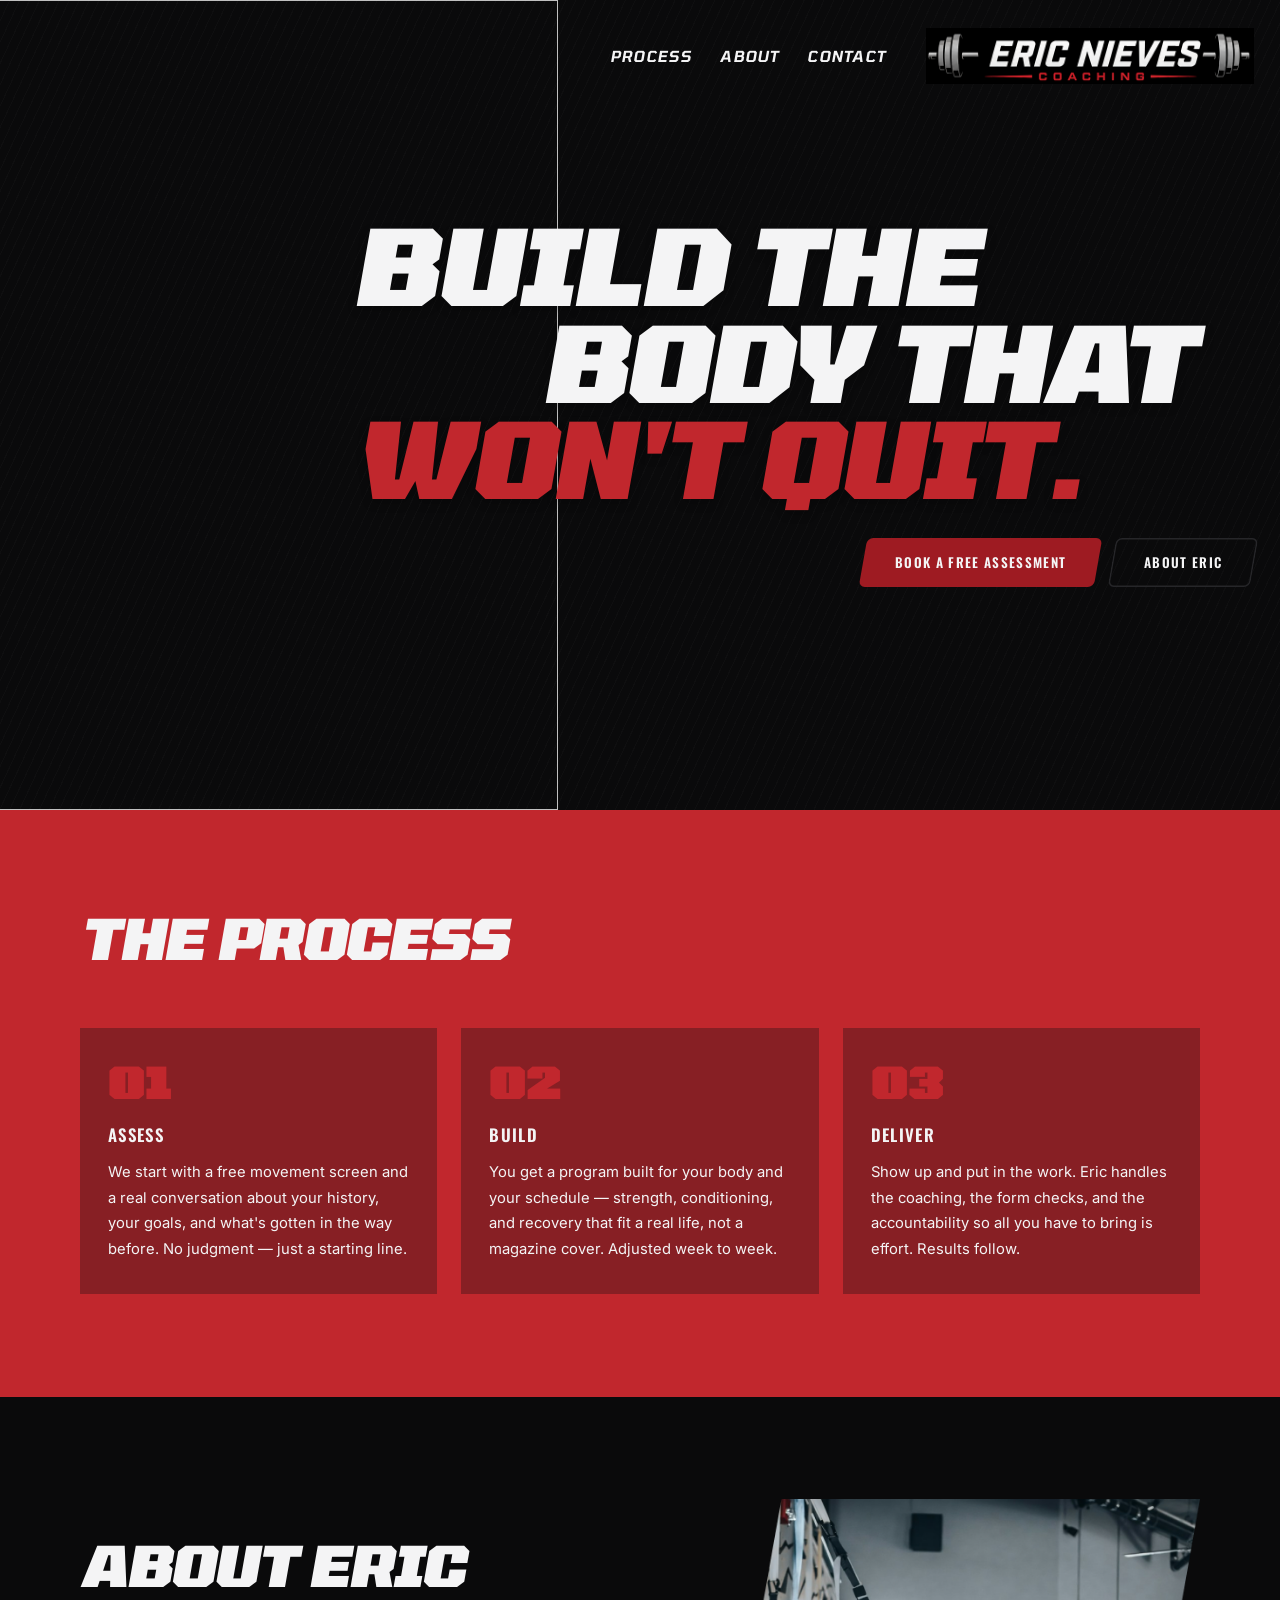
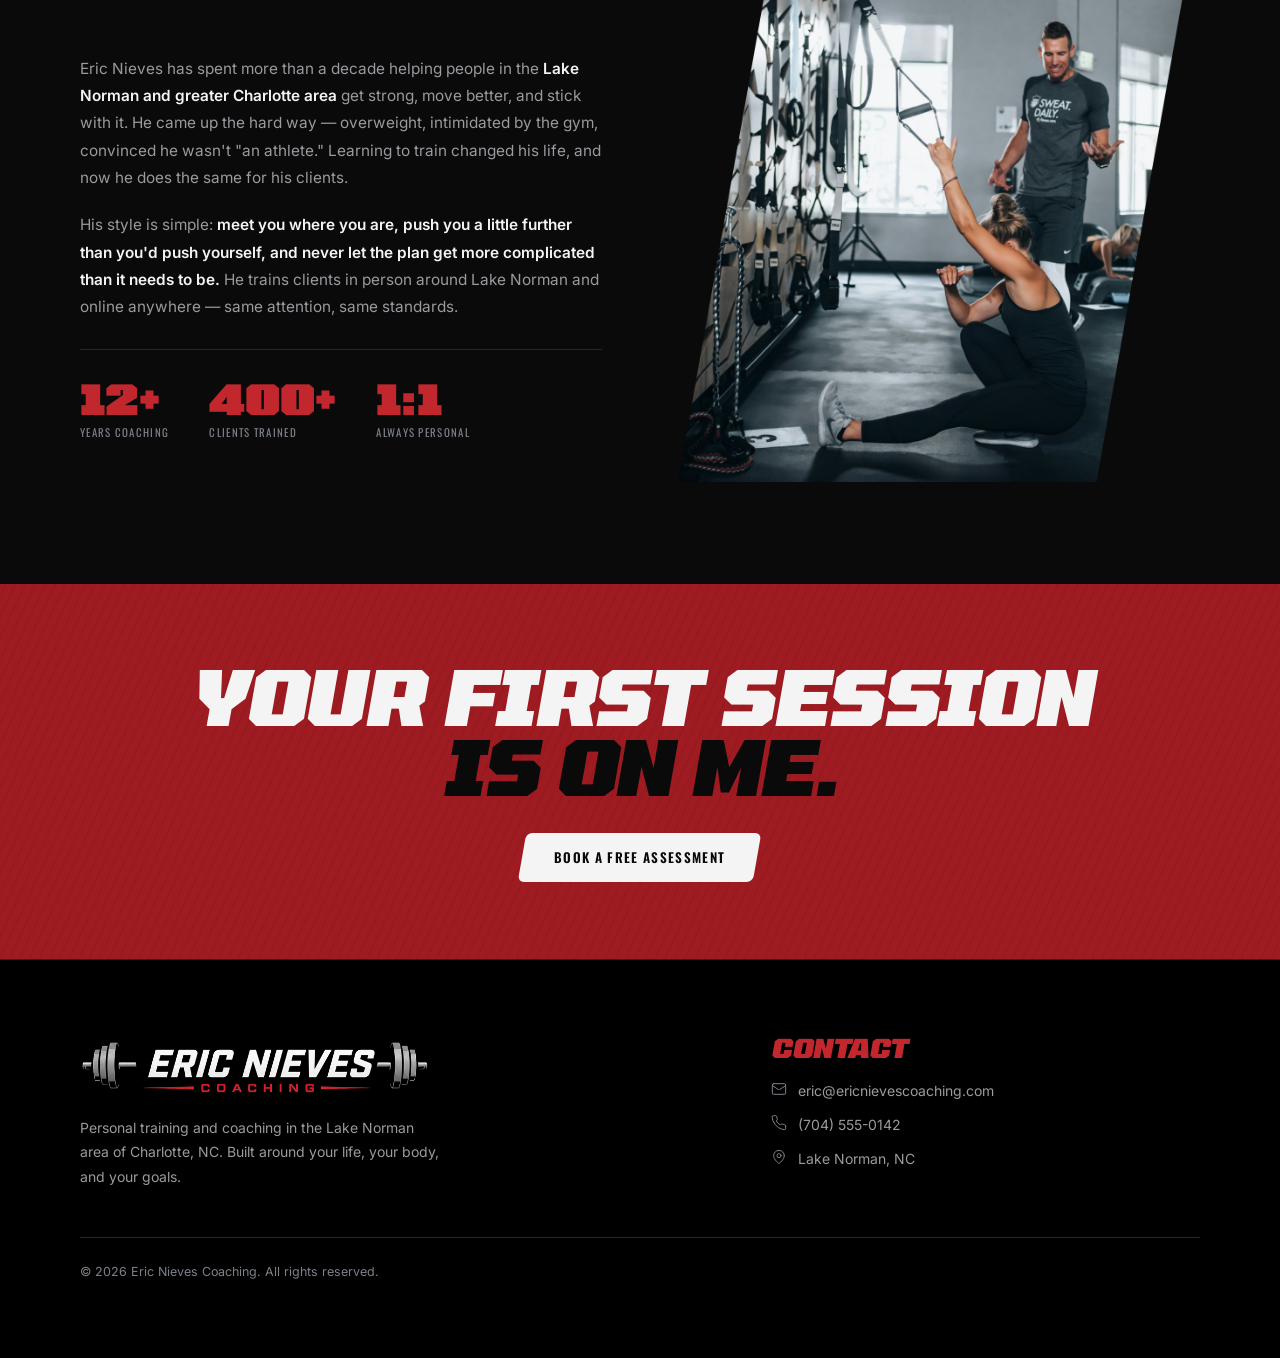
==== commit f29d9bde: "Redesign home page, add booking modal, collapse to single page Reworks index.html with a new hero (p" ====
--- a/index.html
+++ b/index.html
@@ -10,61 +10,10 @@
   <meta property="og:type" content="website">
   <link rel="preconnect" href="https://fonts.googleapis.com">
   <link rel="preconnect" href="https://fonts.gstatic.com" crossorigin>
-  <link href="https://fonts.googleapis.com/css2?family=Inter:wght@400;500;600&family=Oswald:wght@500;600&family=Saira+Condensed:ital,wght@1,800&display=swap" rel="stylesheet">
+  <link href="https://fonts.googleapis.com/css2?family=Inter:wght@400;500;600&family=Oswald:wght@500;600&family=Saira+Condensed:ital,wght@1,800&family=Tomorrow:ital,wght@0,900;1,600;1,800&display=swap" rel="stylesheet">
   <link rel="stylesheet" href="style.css">
 </head>
 <body>
-
-  <!-- ============================================================
-       HEADER
-  ============================================================ -->
-  <header class="site-header" role="banner">
-    <div class="header-inner">
-
-      <a href="index.html" class="logo-link" aria-label="Eric Nieves Coaching — Home">
-        <img
-          src="assets/logo-header.png"
-          alt="Eric Nieves Coaching"
-          height="42"
-          onerror="this.style.display='none';this.nextElementSibling.style.display='block'"
-        >
-        <!-- Text fallback until logo asset is added -->
-        <span class="logo-text" style="display:none">
-          ERIC&nbsp;<span class="accent">NIEVES</span>&nbsp;COACHING
-        </span>
-      </a>
-
-      <nav class="nav-links" aria-label="Main navigation">
-        <a href="index.html">Home</a>
-        <a href="#about">About</a>
-        <a href="#testimonials">Results</a>
-        <a href="schedule.html">Schedule</a>
-        <a href="contact.html">Contact</a>
-        <a href="schedule.html" class="btn btn-red">Free Assessment</a>
-      </nav>
-
-      <button
-        class="hamburger"
-        aria-label="Open navigation menu"
-        aria-expanded="false"
-        aria-controls="mobile-nav"
-      >
-        <span></span>
-        <span></span>
-        <span></span>
-      </button>
-    </div>
-  </header>
-
-  <!-- Mobile nav drawer -->
-  <nav class="mobile-nav" id="mobile-nav" aria-label="Mobile navigation">
-    <a href="index.html">Home</a>
-    <a href="#about">About</a>
-    <a href="#testimonials">Results</a>
-    <a href="schedule.html">Schedule</a>
-    <a href="contact.html">Contact</a>
-    <a href="schedule.html" class="btn btn-red" style="margin-top:0.5rem">Free Assessment</a>
-  </nav>
 
   <main>
 
@@ -73,100 +22,114 @@
     ============================================================ -->
     <section class="hero" aria-labelledby="hero-headline">
 
-      <!-- Diagonal red wedge — visual motif, decorative -->
-      <div class="hero-wedge" aria-hidden="true"></div>
+      <!-- Diagonal wedge portrait, pre-clipped -->
+      <div class="hero-photo-wedge" aria-hidden="true">
+        <img src="assets/hero-photo-wedge.png" alt="">
+      </div>
       <!-- Diagonal pinstripe texture overlay -->
       <div class="pinstripe" aria-hidden="true"></div>
 
-      <div class="hero-inner container">
-
-        <!-- TEXT COLUMN -->
-        <div class="hero-text">
-          <p class="eyebrow"><span class="rule" aria-hidden="true"></span>Lake Norman · Charlotte, NC</p>
-
-          <h1 id="hero-headline" class="display hero-headline">
-            Build the body<br>that <span class="accent">won't quit.</span>
-          </h1>
-
-          <p class="hero-sub">
-            Personal training and coaching for people who are done starting over.
-            Eric Nieves builds you a plan around your life, your goals, and the way
-            your body actually moves — then keeps you accountable until it's done.
-          </p>
-
-          <div class="hero-ctas">
-            <a href="schedule.html" class="btn btn-red">Book a free assessment</a>
-            <a href="#about"        class="btn btn-ghost">Meet Eric</a>
-          </div>
-
-          <div class="hero-stats" aria-label="Coaching statistics">
-            <div>
-              <div class="stat-num" aria-label="12 plus">12+</div>
-              <div class="stat-label">Years coaching</div>
-            </div>
-            <div>
-              <div class="stat-num" aria-label="400 plus">400+</div>
-              <div class="stat-label">Clients trained</div>
-            </div>
-            <div>
-              <div class="stat-num">1:1</div>
-              <div class="stat-label">Always personal</div>
-            </div>
-          </div>
-        </div>
-
-        <!-- PORTRAIT COLUMN (hidden on mobile) -->
-        <div class="hero-portrait" aria-hidden="true">
-          <div class="portrait-frame">
-            <img
-              src="assets/portrait-hero.jpg"
-              alt=""
-              class="portrait-img"
-            >
-            <div class="portrait-tag">Eric Nieves · Head Coach</div>
-          </div>
-        </div>
-
+      <!-- Nav lives inside the hero, not a separate sticky header -->
+      <div class="hero-nav">
+        <nav class="hero-nav-links" aria-label="Main navigation">
+          <a href="#process">Process</a>
+          <a href="#about">About</a>
+          <a href="#contact">Contact</a>
+        </nav>
+
+        <a href="index.html" class="hero-logo" aria-label="Eric Nieves Coaching — Home">
+          <img
+            src="assets/logo-header.png"
+            alt="Eric Nieves Coaching"
+            height="42"
+            onerror="this.style.display='none';this.nextElementSibling.style.display='block'"
+          >
+          <!-- Text fallback until logo asset is added -->
+          <span class="logo-text" style="display:none">
+            ERIC&nbsp;<span class="accent">NIEVES</span>&nbsp;COACHING
+          </span>
+        </a>
+
+        <!-- Smallest breakpoint only: replaces .hero-nav-links with a
+             hamburger that opens #mobile-menu. Icon morphs to an X via
+             the aria-expanded attribute (see style.css). -->
+        <button
+          type="button"
+          class="hero-hamburger"
+          aria-label="Open menu"
+          aria-expanded="false"
+          aria-controls="mobile-menu"
+        >
+          <span class="hero-hamburger-icon" aria-hidden="true">
+            <span></span><span></span><span></span>
+          </span>
+        </button>
+      </div>
+
+      <!-- Full-screen menu overlay, toggled by .hero-hamburger above
+           (smallest breakpoint only — see main.js). -->
+      <nav class="mobile-menu" id="mobile-menu" aria-label="Mobile navigation">
+        <a href="#process">Process</a>
+        <a href="#about">About</a>
+        <a href="#contact">Contact</a>
+      </nav>
+
+      <div class="hero-inner-2">
+        <h1 id="hero-headline" class="display-alt hero-headline-2">
+          <span class="ln">Build the</span>
+          <span class="ln ln-shift">body that</span>
+          <span class="ln accent">won't quit.</span>
+        </h1>
+
+        <div class="hero-ctas">
+          <a href="mailto:eric@ericnievescoaching.com?subject=Free%20assessment%20request" class="btn btn-red btn-skew" data-booking-trigger><span class="btn-label">Book a free assessment</span></a>
+          <a href="#about"        class="btn btn-ghost btn-skew"><span class="btn-label">About Eric</span></a>
+        </div>
+      </div>
+
+      <!-- Small breakpoint: photo reflows into a plain full-bleed landscape
+           band below the CTAs (no diagonal/skew, per the Figma small frame).
+           Lives outside .hero-inner-2 so it isn't constrained by its side
+           padding and can run the full width of the viewport. -->
+      <div class="hero-photo-band" aria-hidden="true">
+        <img src="assets/hero-photo-band-small.jpg" alt="">
       </div>
     </section>
 
     <!-- ============================================================
-         APPROACH
+         PROCESS
     ============================================================ -->
-    <section class="approach" id="approach" aria-labelledby="approach-heading">
+    <section class="process" id="process" aria-labelledby="process-heading">
       <div class="container">
 
-        <div class="section-header reveal">
-          <p class="eyebrow"><span class="rule" aria-hidden="true"></span>How it works</p>
-          <h2 id="approach-heading" class="display section-headline">Coaching that earns its keep</h2>
-        </div>
-
-        <div class="cards-grid">
-
-          <article class="card reveal">
-            <span class="card-num" aria-hidden="true">01</span>
-            <h3 class="card-title">Assess</h3>
-            <p class="card-body">
+        <h2 id="process-heading" class="display-alt section-headline-2 reveal">The process</h2>
+
+        <div class="process-grid">
+
+          <article class="process-card reveal">
+            <span class="process-num" aria-hidden="true">01</span>
+            <h3 class="process-title">Assess</h3>
+            <p class="process-body">
               We start with a free movement screen and a real conversation about your
               history, your goals, and what's gotten in the way before. No judgment —
               just a starting line.
             </p>
           </article>
 
-          <article class="card reveal">
-            <span class="card-num" aria-hidden="true">02</span>
-            <h3 class="card-title">Build</h3>
-            <p class="card-body">
+          <article class="process-card reveal">
+            <span class="process-num" aria-hidden="true">02</span>
+            <h3 class="process-title">Build</h3>
+            <p class="process-body">
               You get a program built for your body and your schedule — strength,
               conditioning, and recovery that fit a real life, not a magazine cover.
               Adjusted week to week.
             </p>
           </article>
 
-          <article class="card reveal">
-            <span class="card-num" aria-hidden="true">03</span>
-            <h3 class="card-title">Deliver</h3>
-            <p class="card-body">
+          <article class="process-card reveal">
+            <span class="process-num" aria-hidden="true">03</span>
+            <h3 class="process-title">Deliver</h3>
+            <p class="process-body">
               Show up and put in the work. Eric handles the coaching, the form
               checks, and the accountability so all you have to bring is effort.
               Results follow.
@@ -184,21 +147,9 @@
       <div class="container">
         <div class="two-col">
 
-          <!-- Photo (hidden on tablet/mobile via CSS) -->
-          <div class="about-photo-wrap reveal-left" aria-hidden="true">
-            <img
-              src="assets/portrait-about.jpg"
-              alt=""
-              class="about-photo"
-            >
-          </div>
-
           <!-- Text -->
-          <div class="reveal-right">
-            <p class="eyebrow"><span class="rule" aria-hidden="true"></span>Your coach</p>
-            <h2 id="about-heading" class="display about-headline">
-              Coach. Lifter.<br>In your corner.
-            </h2>
+          <div class="reveal-left">
+            <h2 id="about-heading" class="display-alt section-headline-2">About Eric</h2>
 
             <div class="about-body">
               <p>
@@ -211,109 +162,36 @@
               <p>
                 His style is simple: <strong>meet you where you are, push you a little further
                 than you'd push yourself, and never let the plan get more complicated than it
-                needs to be.</strong> Whether you're chasing your first pull-up, rebuilding after
-                an injury, or trying to drop weight for good, you'll get a coach who actually
-                pays attention.
-              </p>
-              <p>
-                He trains clients in person around Lake Norman and online anywhere — same
-                attention, same standards.
+                needs to be.</strong> He trains clients in person around Lake Norman and online
+                anywhere — same attention, same standards.
               </p>
             </div>
 
-            <div class="chips" aria-label="Credentials">
-              <span class="chip">NASM Certified</span>
-              <span class="chip">Precision Nutrition L1</span>
-              <span class="chip">Strength &amp; Conditioning</span>
-              <span class="chip">Corrective Exercise</span>
-            </div>
-          </div>
-
-        </div>
-      </div>
-    </section>
-
-    <!-- ============================================================
-         TESTIMONIALS
-    ============================================================ -->
-    <section class="testimonials" id="testimonials" aria-labelledby="testimonials-heading">
-      <div class="container">
-
-        <div class="section-header reveal">
-          <p class="eyebrow"><span class="rule" aria-hidden="true"></span>Real results</p>
-          <h2 id="testimonials-heading" class="display section-headline">What clients say</h2>
-        </div>
-
-        <div class="testimonials-grid">
-
-          <!-- Testimonial 1 -->
-          <article class="testimonial-card reveal">
-            <span class="quote-mark" aria-hidden="true">"</span>
-            <div class="stars" aria-label="5 out of 5 stars">
-              <svg width="14" height="14" viewBox="0 0 24 24" aria-hidden="true"><path d="M12 2l3.09 6.26L22 9.27l-5 4.87 1.18 6.88L12 17.77l-6.18 3.25L7 14.14 2 9.27l6.91-1.01L12 2z"/></svg>
-              <svg width="14" height="14" viewBox="0 0 24 24" aria-hidden="true"><path d="M12 2l3.09 6.26L22 9.27l-5 4.87 1.18 6.88L12 17.77l-6.18 3.25L7 14.14 2 9.27l6.91-1.01L12 2z"/></svg>
-              <svg width="14" height="14" viewBox="0 0 24 24" aria-hidden="true"><path d="M12 2l3.09 6.26L22 9.27l-5 4.87 1.18 6.88L12 17.77l-6.18 3.25L7 14.14 2 9.27l6.91-1.01L12 2z"/></svg>
-              <svg width="14" height="14" viewBox="0 0 24 24" aria-hidden="true"><path d="M12 2l3.09 6.26L22 9.27l-5 4.87 1.18 6.88L12 17.77l-6.18 3.25L7 14.14 2 9.27l6.91-1.01L12 2z"/></svg>
-              <svg width="14" height="14" viewBox="0 0 24 24" aria-hidden="true"><path d="M12 2l3.09 6.26L22 9.27l-5 4.87 1.18 6.88L12 17.77l-6.18 3.25L7 14.14 2 9.27l6.91-1.01L12 2z"/></svg>
-            </div>
-            <blockquote class="testimonial-quote">
-              "Eric got me down 38 pounds and stronger than I've ever been — at 47. He never
-              made me feel like a beginner. He just kept me moving forward."
-            </blockquote>
-            <div class="testimonial-author">
-              <div class="author-avatar" aria-hidden="true">M</div>
+            <div class="stats-row" aria-label="Coaching statistics">
               <div>
-                <div class="author-name">Marcus T.</div>
-                <div class="author-location">Cornelius, NC</div>
+                <div class="stat-num" aria-label="12 plus">12+</div>
+                <div class="stat-label">Years coaching</div>
+              </div>
+              <div>
+                <div class="stat-num" aria-label="400 plus">400+</div>
+                <div class="stat-label">Clients trained</div>
+              </div>
+              <div>
+                <div class="stat-num">1:1</div>
+                <div class="stat-label">Always personal</div>
               </div>
             </div>
-          </article>
-
-          <!-- Testimonial 2 -->
-          <article class="testimonial-card reveal">
-            <span class="quote-mark" aria-hidden="true">"</span>
-            <div class="stars" aria-label="5 out of 5 stars">
-              <svg width="14" height="14" viewBox="0 0 24 24" aria-hidden="true"><path d="M12 2l3.09 6.26L22 9.27l-5 4.87 1.18 6.88L12 17.77l-6.18 3.25L7 14.14 2 9.27l6.91-1.01L12 2z"/></svg>
-              <svg width="14" height="14" viewBox="0 0 24 24" aria-hidden="true"><path d="M12 2l3.09 6.26L22 9.27l-5 4.87 1.18 6.88L12 17.77l-6.18 3.25L7 14.14 2 9.27l6.91-1.01L12 2z"/></svg>
-              <svg width="14" height="14" viewBox="0 0 24 24" aria-hidden="true"><path d="M12 2l3.09 6.26L22 9.27l-5 4.87 1.18 6.88L12 17.77l-6.18 3.25L7 14.14 2 9.27l6.91-1.01L12 2z"/></svg>
-              <svg width="14" height="14" viewBox="0 0 24 24" aria-hidden="true"><path d="M12 2l3.09 6.26L22 9.27l-5 4.87 1.18 6.88L12 17.77l-6.18 3.25L7 14.14 2 9.27l6.91-1.01L12 2z"/></svg>
-              <svg width="14" height="14" viewBox="0 0 24 24" aria-hidden="true"><path d="M12 2l3.09 6.26L22 9.27l-5 4.87 1.18 6.88L12 17.77l-6.18 3.25L7 14.14 2 9.27l6.91-1.01L12 2z"/></svg>
-            </div>
-            <blockquote class="testimonial-quote">
-              "I came in after a back injury terrified of lifting again. Eric rebuilt my
-              confidence rep by rep. I'm deadlifting pain-free for the first time in years."
-            </blockquote>
-            <div class="testimonial-author">
-              <div class="author-avatar" aria-hidden="true">D</div>
-              <div>
-                <div class="author-name">Dana R.</div>
-                <div class="author-location">Davidson, NC</div>
-              </div>
-            </div>
-          </article>
-
-          <!-- Testimonial 3 -->
-          <article class="testimonial-card reveal">
-            <span class="quote-mark" aria-hidden="true">"</span>
-            <div class="stars" aria-label="5 out of 5 stars">
-              <svg width="14" height="14" viewBox="0 0 24 24" aria-hidden="true"><path d="M12 2l3.09 6.26L22 9.27l-5 4.87 1.18 6.88L12 17.77l-6.18 3.25L7 14.14 2 9.27l6.91-1.01L12 2z"/></svg>
-              <svg width="14" height="14" viewBox="0 0 24 24" aria-hidden="true"><path d="M12 2l3.09 6.26L22 9.27l-5 4.87 1.18 6.88L12 17.77l-6.18 3.25L7 14.14 2 9.27l6.91-1.01L12 2z"/></svg>
-              <svg width="14" height="14" viewBox="0 0 24 24" aria-hidden="true"><path d="M12 2l3.09 6.26L22 9.27l-5 4.87 1.18 6.88L12 17.77l-6.18 3.25L7 14.14 2 9.27l6.91-1.01L12 2z"/></svg>
-              <svg width="14" height="14" viewBox="0 0 24 24" aria-hidden="true"><path d="M12 2l3.09 6.26L22 9.27l-5 4.87 1.18 6.88L12 17.77l-6.18 3.25L7 14.14 2 9.27l6.91-1.01L12 2z"/></svg>
-              <svg width="14" height="14" viewBox="0 0 24 24" aria-hidden="true"><path d="M12 2l3.09 6.26L22 9.27l-5 4.87 1.18 6.88L12 17.77l-6.18 3.25L7 14.14 2 9.27l6.91-1.01L12 2z"/></svg>
-            </div>
-            <blockquote class="testimonial-quote">
-              "I've had trainers who counted reps and looked at their phone. Eric actually
-              coaches. The online programming is just as dialed-in as the in-person sessions."
-            </blockquote>
-            <div class="testimonial-author">
-              <div class="author-avatar" aria-hidden="true">J</div>
-              <div>
-                <div class="author-name">Jordan P.</div>
-                <div class="author-location">Huntersville, NC</div>
-              </div>
-            </div>
-          </article>
+          </div>
+
+          <!-- Photo (hidden on tablet/mobile via CSS) -->
+          <div class="about-photo-wrap reveal-right" aria-hidden="true">
+            <img src="assets/about-photo-wedge.png" alt="" class="about-photo">
+          </div>
+
+          <!-- Mobile-only: photo reflows into a horizontal skewed band above the text -->
+          <div class="about-photo-band" aria-hidden="true">
+            <img src="assets/mobile-about-photo.png" alt="">
+          </div>
 
         </div>
       </div>
@@ -325,12 +203,10 @@
     <section class="cta-band" aria-labelledby="cta-heading">
       <div class="cta-band-texture" aria-hidden="true"></div>
       <div class="container cta-band-inner">
-        <p class="cta-band-eyebrow">Get started</p>
-        <h2 id="cta-heading" class="display cta-band-headline">Your first session is on me.</h2>
-        <p class="cta-band-sub">
-          Book a free assessment — no pressure, no contract. Let's see if we're a fit.
-        </p>
-        <a href="schedule.html" class="btn btn-white">Book your free assessment</a>
+        <h2 id="cta-heading" class="display-alt cta-band-headline cta-band-headline--split">
+          Your first session<br class="cta-break"> <span class="muted-black">is on me.</span>
+        </h2>
+        <a href="mailto:eric@ericnievescoaching.com?subject=Free%20assessment%20request" class="btn btn-white btn-skew" data-booking-trigger><span class="btn-label">Book a free assessment</span></a>
       </div>
     </section>
 
@@ -339,15 +215,15 @@
   <!-- ============================================================
        FOOTER
   ============================================================ -->
-  <footer class="site-footer" role="contentinfo">
+  <footer class="site-footer" id="contact" role="contentinfo">
     <div class="container">
-      <div class="footer-grid">
+      <div class="footer-grid footer-grid--simple">
 
         <!-- Branding -->
         <div>
           <a href="index.html" aria-label="Eric Nieves Coaching — Home">
             <img
-              src="assets/logo-stacked.png"
+              src="assets/logo-header.png"
               alt="Eric Nieves Coaching"
               class="footer-logo-img"
               onerror="this.style.display='none';this.nextElementSibling.style.display='block'"
@@ -364,21 +240,9 @@
           </p>
         </div>
 
-        <!-- Explore -->
-        <div>
-          <p class="footer-col-title">Explore</p>
-          <ul class="footer-links">
-            <li><a href="index.html">Home</a></li>
-            <li><a href="index.html#about">About Eric</a></li>
-            <li><a href="index.html#testimonials">Client Results</a></li>
-            <li><a href="schedule.html">Schedule a Session</a></li>
-            <li><a href="contact.html">Contact</a></li>
-          </ul>
-        </div>
-
         <!-- Contact -->
         <div>
-          <p class="footer-col-title">Get in touch</p>
+          <p class="display-alt footer-col-title">Contact</p>
 
           <div class="footer-contact-item">
             <!-- Email icon -->
@@ -411,12 +275,103 @@
 
       <div class="footer-bottom">
         <p class="footer-copy">&copy; <span id="yr"></span> Eric Nieves Coaching. All rights reserved.</p>
-        <p class="footer-copy">Lake Norman · Charlotte, NC</p>
       </div>
     </div>
   </footer>
 
   <script>document.getElementById('yr').textContent = new Date().getFullYear();</script>
+  <!-- ============================================================
+       BOOKING MODAL — quick lead form, triggered by every
+       "free assessment" CTA. Submitting opens the visitor's email
+       client with a pre-filled message to Eric (mailto: — no
+       backend required). See main.js for the trigger/submit logic.
+  ============================================================ -->
+  <div class="booking-modal" id="booking-modal" aria-hidden="true">
+    <div class="booking-modal-overlay" data-booking-close></div>
+    <div class="booking-modal-panel" role="dialog" aria-modal="true" aria-labelledby="booking-modal-heading">
+      <button type="button" class="booking-modal-close" data-booking-close aria-label="Close">
+        <svg width="18" height="18" viewBox="0 0 24 24" fill="none" stroke="currentColor" stroke-width="2" stroke-linecap="round" stroke-linejoin="round" aria-hidden="true">
+          <path d="M18 6 6 18M6 6l12 12"/>
+        </svg>
+      </button>
+
+      <p class="eyebrow"><span class="rule" aria-hidden="true"></span>Free assessment</p>
+      <h2 id="booking-modal-heading" class="display-alt booking-modal-heading">Book your session</h2>
+
+      <form id="booking-form" novalidate aria-label="Book a free assessment">
+
+        <div class="form-group">
+          <label class="form-label" for="booking-name">Name <span aria-hidden="true">*</span></label>
+          <input
+            class="form-input"
+            type="text"
+            id="booking-name"
+            name="name"
+            autocomplete="name"
+            placeholder="Your name"
+            required
+          >
+        </div>
+
+        <div class="form-row">
+          <div class="form-group">
+            <label class="form-label" for="booking-phone">Phone <span aria-hidden="true">*</span></label>
+            <input
+              class="form-input"
+              type="tel"
+              id="booking-phone"
+              name="phone"
+              autocomplete="tel"
+              placeholder="(704) 555-0100"
+              required
+            >
+          </div>
+          <div class="form-group">
+            <label class="form-label" for="booking-email">Email <span aria-hidden="true">*</span></label>
+            <input
+              class="form-input"
+              type="email"
+              id="booking-email"
+              name="email"
+              autocomplete="email"
+              placeholder="you@email.com"
+              required
+            >
+          </div>
+        </div>
+
+        <div class="form-group">
+          <label class="form-label" for="booking-message">Message (optional)</label>
+          <textarea
+            class="form-textarea"
+            id="booking-message"
+            name="message"
+            placeholder="Anything Eric should know before reaching out?"
+          ></textarea>
+        </div>
+
+        <div class="form-submit-row">
+          <button type="submit" class="btn btn-red btn-skew">
+            <span class="btn-label">
+              Send request
+              <svg width="16" height="16" viewBox="0 0 24 24" fill="none" stroke="currentColor" stroke-width="2" stroke-linecap="round" stroke-linejoin="round" aria-hidden="true">
+                <path d="M5 12h14M12 5l7 7-7 7"/>
+              </svg>
+            </span>
+          </button>
+        </div>
+
+        <!-- Shown after JS builds the mailto link -->
+        <div id="booking-form-confirmation" class="form-confirmation" role="status" aria-live="polite">
+          <strong>Almost done.</strong> Your email app should now be open with a message ready to send to Eric.
+          If nothing opened, email him directly at
+          <a href="mailto:eric@ericnievescoaching.com" style="color:var(--red-bright)">eric@ericnievescoaching.com</a>.
+        </div>
+
+      </form>
+    </div>
+  </div>
+
   <script src="main.js"></script>
 </body>
 </html>
--- a/style.css
+++ b/style.css
@@ -2,7 +2,7 @@
    ERIC NIEVES COACHING — shared styles
    ============================================================ */
 
-@import url('https://fonts.googleapis.com/css2?family=Inter:wght@400;500;600&family=Oswald:wght@500;600&family=Saira+Condensed:ital,wght@1,800&display=swap');
+@import url('https://fonts.googleapis.com/css2?family=Inter:wght@400;500;600&family=Oswald:wght@500;600&family=Saira+Condensed:ital,wght@1,800&family=Tomorrow:ital,wght@0,900;1,600;1,800&display=swap');
 
 /* === VARIABLES === */
 :root {
@@ -14,10 +14,8 @@
   --line:       #262629;
   --red:        #9e1b22;
   --red-bright: #c1272d;
-  --silver:     #c9ccd1;
   --steel:      #7c8089;
 
-  --header-h:  78px;
   --max-w:     1200px;
   --gutter:    clamp(1.25rem, 5vw, 2.5rem);
   --radius:    2px;
@@ -41,12 +39,13 @@
 ul     { list-style: none; }
 
 /* === TYPOGRAPHY HELPERS === */
-.display {
-  font-family: 'Saira Condensed', sans-serif;
+.display-alt {
+  font-family: 'Tomorrow', sans-serif;
   font-style: italic;
   font-weight: 800;
   line-height: 0.92;
   letter-spacing: -0.02em;
+  text-transform: uppercase;
 }
 
 /* === EYEBROW === */
@@ -127,35 +126,26 @@
   filter: none;
 }
 
-/* === HEADER === */
-.site-header {
-  position: sticky;
-  top: 0;
-  z-index: 100;
-  height: var(--header-h);
-  display: flex;
-  align-items: center;
-  background: rgba(10, 10, 11, 0.88);
-  backdrop-filter: blur(16px);
-  -webkit-backdrop-filter: blur(16px);
-  border-bottom: 1px solid var(--line);
-}
-
-.header-inner {
-  display: flex;
-  align-items: center;
-  justify-content: space-between;
-  width: 100%;
-  max-width: var(--max-w);
-  margin-inline: auto;
-  padding-inline: var(--gutter);
-  gap: 2rem;
-}
-
-.logo-link { display: flex; align-items: center; }
-.logo-link img { height: 42px; width: auto; }
-
-/* Text fallback rendered when logo image isn't available */
+/* Home page redesign — skewed like the original parallelogram cut, but
+   with soft rounded corners. clip-path can't round corners, so instead
+   the whole button is sheared with a transform (which naturally rounds
+   under border-radius) and the label is counter-sheared to stay upright. */
+.btn-skew {
+  clip-path: none;
+  border-radius: 6px;
+  transform: skewX(-10deg);
+}
+.btn-skew:hover { transform: skewX(-10deg) translateY(-1px); }
+.btn-skew:active { transform: skewX(-10deg) translateY(0); }
+.btn-skew .btn-label {
+  display: inline-flex;
+  align-items: center;
+  gap: 0.5rem;
+  transform: skewX(10deg);
+}
+
+/* === LOGO TEXT FALLBACK === */
+/* Rendered when the logo image asset isn't available (see hero-logo). */
 .logo-text {
   font-family: 'Saira Condensed', sans-serif;
   font-style: italic;
@@ -166,73 +156,6 @@
   line-height: 1;
 }
 .logo-text .accent { color: var(--red-bright); }
-
-.nav-links {
-  display: flex;
-  align-items: center;
-  gap: 1.75rem;
-}
-.nav-links a {
-  font-family: 'Oswald', sans-serif;
-  font-weight: 500;
-  font-size: 0.82rem;
-  text-transform: uppercase;
-  letter-spacing: 0.1em;
-  color: var(--muted);
-  transition: color var(--ease);
-}
-.nav-links a:hover,
-.nav-links a.active { color: var(--ink); }
-.nav-links a:focus-visible { outline: 2px solid var(--red-bright); outline-offset: 3px; border-radius: 2px; }
-
-/* Hamburger */
-.hamburger {
-  display: none;
-  flex-direction: column;
-  justify-content: center;
-  gap: 5px;
-  padding: 8px;
-  border-radius: 2px;
-}
-.hamburger span {
-  display: block;
-  width: 24px;
-  height: 2px;
-  background: var(--ink);
-  transition: transform 0.2s, opacity 0.2s;
-  transform-origin: center;
-}
-.hamburger[aria-expanded="true"] span:nth-child(1) { transform: translateY(7px) rotate(45deg); }
-.hamburger[aria-expanded="true"] span:nth-child(2) { opacity: 0; transform: scaleX(0); }
-.hamburger[aria-expanded="true"] span:nth-child(3) { transform: translateY(-7px) rotate(-45deg); }
-.hamburger:focus-visible { outline: 2px solid var(--red-bright); }
-
-/* Mobile nav drawer */
-.mobile-nav {
-  display: none;
-  position: fixed;
-  inset: var(--header-h) 0 0 0;
-  background: rgba(10, 10, 11, 0.97);
-  backdrop-filter: blur(20px);
-  -webkit-backdrop-filter: blur(20px);
-  flex-direction: column;
-  align-items: center;
-  justify-content: center;
-  gap: 2.25rem;
-  z-index: 99;
-}
-.mobile-nav.open { display: flex; }
-.mobile-nav a {
-  font-family: 'Saira Condensed', sans-serif;
-  font-style: italic;
-  font-weight: 800;
-  font-size: clamp(2rem, 10vw, 3.5rem);
-  color: var(--ink);
-  transition: color var(--ease);
-  line-height: 1;
-}
-.mobile-nav a:hover { color: var(--red-bright); }
-.mobile-nav a:focus-visible { outline: 2px solid var(--red-bright); }
 
 /* === PINSTRIPE TEXTURE === */
 .pinstripe {
@@ -253,69 +176,215 @@
 .hero {
   position: relative;
   overflow: hidden;
-  min-height: calc(100svh - var(--header-h));
+  min-height: 100svh;
+  /* .hero-inner-2 already carries its own precise padding — override the
+     global `section` padding-block so it doesn't stack an extra ~200px+
+     on top and throw off the hero's actual rendered height. */
+  padding-block: 0;
   display: flex;
-  align-items: center;
-  background: var(--panel);
-}
-
-/* The diagonal red wedge behind the portrait */
-.hero-wedge {
+  align-items: flex-start;
+  background: var(--black);
+}
+
+/* Diagonal wedge photo — pre-clipped PNG exported from Figma (alpha
+   transparency outside the wedge shape), positioned via the exact
+   inset percentages from the design so it scales with the section. */
+.hero-photo-wedge {
   position: absolute;
-  right: -8%;
-  top: -10%;
-  width: 52%;
-  height: 125%;
-  background: linear-gradient(140deg, var(--red) 0%, #4a0a0e 52%, var(--black) 100%);
-  transform: skewX(-12deg);
+  inset: -10% 50.27% -14.7% -17.88%;
   z-index: 0;
 }
-
-.hero-inner {
+.hero-photo-wedge img {
+  position: absolute;
+  inset: 0;
+  width: 100%;
+  height: 100%;
+  /* contain (not cover) so the pre-clipped diagonal edge is never
+     cropped when the viewport's aspect ratio differs from the
+     design's — cover would slice into the wedge shape itself. */
+  object-fit: contain;
+}
+
+/* Small-breakpoint photo band — a plain full-bleed landscape crop (no
+   diagonal/skew), per the Figma small frame. Hidden by default; shown
+   at the 970px breakpoint. Lives as a direct .hero child (not inside
+   .hero-inner-2) so its full width isn't eaten by the text column's
+   side padding. */
+.hero-photo-band {
+  display: none;
+  width: 100%;
+  aspect-ratio: 971 / 502;
+  margin-top: 1.5rem;
   position: relative;
   z-index: 2;
-  display: grid;
-  grid-template-columns: 1fr 1fr;
-  gap: clamp(2rem, 5vw, 4rem);
-  align-items: center;
-  padding-block: clamp(4rem, 8vw, 6rem);
-  width: 100%;
-  max-width: var(--max-w);
-  margin-inline: auto;
-  padding-inline: var(--gutter);
-}
-
-.hero-headline {
-  font-size: clamp(3.25rem, 6.5vw, 5.75rem);
-  margin-bottom: 1.5rem;
-}
-.hero-headline .accent { color: var(--red-bright); }
-
-.hero-sub {
-  font-size: 1.05rem;
-  color: var(--muted);
-  line-height: 1.72;
-  max-width: 480px;
-  margin-bottom: 2.25rem;
-}
+  /* Top edge only, on a diagonal — right corner higher than left. */
+  clip-path: polygon(0 8%, 100% 0, 100% 100%, 0 100%);
+}
+.hero-photo-band img {
+  width: 100%;
+  height: 100%;
+  object-fit: cover;
+}
+
+/* Nav integrated into the hero itself (per design) — not a separate
+   sticky header. Sits over the photo/black background, top-right. */
+.hero-nav {
+  position: absolute;
+  top: 0;
+  left: 0;
+  right: 0;
+  z-index: 5;
+  display: flex;
+  align-items: center;
+  justify-content: flex-end;
+  gap: 2.5rem;
+  padding-block: 1.75rem;
+  padding-left: var(--gutter);
+  /* Matches .hero-inner-2's right padding so the nav, headline and CTA
+     row all share the same right edge at every breakpoint. */
+  padding-right: clamp(1rem, 2vw, 3rem);
+}
+.hero-nav-links {
+  display: flex;
+  align-items: center;
+  gap: 1.75rem;
+}
+.hero-nav-links a {
+  font-family: 'Tomorrow', sans-serif;
+  font-style: italic;
+  font-weight: 600;
+  font-size: 0.95rem;
+  text-transform: uppercase;
+  letter-spacing: 0.08em;
+  color: var(--ink);
+  transition: color var(--ease);
+}
+.hero-nav-links a:hover { color: var(--red-bright); }
+.hero-nav-links a:focus-visible { outline: 2px solid var(--red-bright); outline-offset: 3px; border-radius: 2px; }
+
+.hero-logo { display: flex; align-items: center; }
+.hero-logo img { height: 42px; width: auto; }
+
+/* Hamburger — smallest breakpoint only, replaces .hero-nav-links.
+   Skewed rounded parallelogram like .btn-skew, with a 3-bar icon that
+   morphs into an X via [aria-expanded="true"] (no extra JS classes). */
+.hero-hamburger {
+  display: none;
+  align-items: center;
+  justify-content: center;
+  flex-shrink: 0;
+  width: 44px;
+  height: 44px;
+  background: var(--red-bright);
+  border-radius: 6px;
+  transform: skewX(-10deg);
+  transition: filter var(--ease);
+}
+.hero-hamburger:hover { filter: brightness(1.14); }
+.hero-hamburger:focus-visible { outline: 2px solid var(--ink); outline-offset: 3px; }
+
+.hero-hamburger-icon {
+  position: relative;
+  width: 20px;
+  height: 14px;
+  transform: skewX(10deg);
+}
+.hero-hamburger-icon span {
+  position: absolute;
+  left: 0;
+  width: 100%;
+  height: 2px;
+  background: var(--ink);
+  border-radius: 1px;
+  transition: transform 0.25s ease, opacity 0.2s ease, top 0.25s ease;
+}
+.hero-hamburger-icon span:nth-child(1) { top: 0; }
+.hero-hamburger-icon span:nth-child(2) { top: 6px; }
+.hero-hamburger-icon span:nth-child(3) { top: 12px; }
+
+.hero-hamburger[aria-expanded="true"] .hero-hamburger-icon span:nth-child(1) {
+  top: 6px;
+  transform: rotate(45deg);
+}
+.hero-hamburger[aria-expanded="true"] .hero-hamburger-icon span:nth-child(2) { opacity: 0; }
+.hero-hamburger[aria-expanded="true"] .hero-hamburger-icon span:nth-child(3) {
+  top: 6px;
+  transform: rotate(-45deg);
+}
+
+/* Full-screen menu overlay — starts below the header row (logo +
+   hamburger stay visible on the black hero background above it) and
+   covers the rest of the viewport. Opened via .open (main.js). */
+.mobile-menu {
+  display: none;
+  position: fixed;
+  top: 149px;
+  left: 0;
+  right: 0;
+  z-index: 4;
+  flex-direction: column;
+  align-items: flex-end;
+  gap: clamp(2rem, 5.5vw, 3.3rem);
+  background: var(--red-bright);
+  padding: 2.5rem clamp(1rem, 3.91vw, 2rem);
+  max-height: calc(100vh - 149px);
+  overflow-y: auto;
+}
+.mobile-menu.open { display: flex; }
+.mobile-menu a {
+  font-family: 'Tomorrow', sans-serif;
+  font-style: italic;
+  font-weight: 800;
+  font-size: clamp(1.5rem, 3.708vw, 2.25rem);
+  letter-spacing: -0.02em;
+  text-transform: uppercase;
+  color: var(--ink);
+  transition: color var(--ease);
+}
+.mobile-menu a:hover { color: var(--black); }
+.mobile-menu a:focus-visible { outline: 2px solid var(--ink); outline-offset: 4px; }
+
+@media (min-width: 971px) {
+  .mobile-menu.open { display: none; }
+}
+
+.hero-inner-2 {
+  position: relative;
+  z-index: 2;
+  width: 100%;
+  min-width: 0;
+  padding-left: clamp(2rem, 21.8vw, 27rem);
+  padding-right: clamp(1rem, 2vw, 3rem);
+  padding-top: clamp(7rem, 24vh, 15rem);
+  padding-bottom: clamp(3rem, 10vh, 6rem);
+}
+
+.hero-headline-2 {
+  font-size: clamp(2.75rem, 9.375vw, 11.25rem);
+  margin-bottom: 2rem;
+  text-shadow: 0px 4px 10px rgba(0, 0, 0, 0.25);
+}
+.hero-headline-2 .ln { display: block; }
+.hero-headline-2 .ln-shift { margin-left: 1.8em; }
+.hero-headline-2 .accent { color: var(--red-bright); }
 
 .hero-ctas {
   display: flex;
   flex-wrap: wrap;
+  justify-content: flex-end;
   gap: 0.875rem;
-  margin-bottom: 3rem;
-}
-
-.hero-stats {
+}
+
+.stats-row {
   display: flex;
   gap: 2.5rem;
   padding-top: 1.75rem;
+  margin-top: 1.75rem;
   border-top: 1px solid var(--line);
 }
 .stat-num {
-  font-family: 'Saira Condensed', sans-serif;
-  font-style: italic;
-  font-weight: 800;
+  font-family: 'Tomorrow', sans-serif;
+  font-weight: 900;
   font-size: 2.6rem;
   line-height: 1;
   color: var(--red-bright);
@@ -329,123 +398,34 @@
   margin-top: 0.3rem;
 }
 
-/* Portrait column */
-.hero-portrait {
-  position: relative;
-  display: flex;
-  justify-content: center;
-  align-items: flex-end;
-}
-.portrait-frame {
-  position: relative;
-  width: min(400px, 100%);
-}
-.portrait-img {
-  display: block;
-  width: 100%;
-  aspect-ratio: 3 / 4;
-  object-fit: cover;
-  clip-path: polygon(12px 0%, 100% 0%, calc(100% - 12px) 100%, 0% 100%);
-  filter: grayscale(15%) contrast(1.06);
-  background: var(--panel-2); /* placeholder tint while loading */
-}
-.portrait-tag {
-  position: absolute;
-  bottom: 0;
-  left: 50%;
-  transform: translateX(-50%);
-  background: var(--red);
-  color: var(--ink);
-  font-family: 'Oswald', sans-serif;
-  font-weight: 600;
-  font-size: 0.72rem;
-  text-transform: uppercase;
-  letter-spacing: 0.14em;
-  padding: 0.5rem 1.4rem;
-  clip-path: polygon(8px 0%, 100% 0%, calc(100% - 8px) 100%, 0% 100%);
-  white-space: nowrap;
-}
-
-/* === PAGE HERO (schedule / contact) === */
-.page-hero {
-  position: relative;
-  overflow: hidden;
-  background: var(--panel);
-  padding-block: clamp(3.5rem, 7vw, 5.5rem);
-}
-.page-hero-wedge {
-  position: absolute;
-  right: -5%;
-  top: -20%;
-  width: 40%;
-  height: 145%;
-  background: linear-gradient(140deg, var(--red) 0%, #4a0a0e 55%, transparent 100%);
-  transform: skewX(-12deg);
-  opacity: 0.65;
-  z-index: 0;
-}
-.page-hero-inner {
-  position: relative;
-  z-index: 2;
-  max-width: 660px;
-}
-.page-hero-headline {
-  font-size: clamp(2.75rem, 5.5vw, 4.5rem);
-  margin-bottom: 1rem;
-}
-.page-hero-sub {
-  font-size: 1.05rem;
-  color: var(--muted);
-  line-height: 1.72;
-  max-width: 520px;
-}
-
-/* === APPROACH SECTION === */
-.approach { background: var(--black); }
-
-.section-header { margin-bottom: clamp(2.5rem, 5vw, 4rem); }
-.section-headline { font-size: clamp(2.25rem, 4.5vw, 3.5rem); }
-
-.cards-grid {
+/* === PROCESS SECTION (home page redesign) === */
+.process { background: var(--red-bright); }
+.section-headline-2 {
+  font-size: clamp(2.25rem, 4.5vw, 3.5rem);
+  margin-bottom: clamp(2.5rem, 5vw, 4rem);
+}
+
+.process-grid {
   display: grid;
   grid-template-columns: repeat(3, 1fr);
   gap: 1.5rem;
 }
 
-.card {
-  background: var(--panel);
-  border: 1px solid var(--line);
+.process-card {
+  background: rgba(18, 18, 20, 0.33);
   padding: 2rem 1.75rem;
-  position: relative;
-  transition: transform var(--ease), border-color var(--ease);
-  overflow: hidden;
-}
-/* Animated red top border */
-.card::before {
-  content: '';
-  position: absolute;
-  top: 0;
-  left: 0;
-  width: 0;
-  height: 3px;
-  background: var(--red-bright);
-  transition: width 0.45s ease;
-}
-.card:hover::before   { width: 100%; }
-.card:hover           { transform: translateY(-4px); border-color: rgba(158,27,34,0.5); }
-
-.card-num {
+}
+
+.process-num {
   display: block;
-  font-family: 'Saira Condensed', sans-serif;
-  font-style: italic;
-  font-weight: 800;
-  font-size: 3.25rem;
+  font-family: 'Tomorrow', sans-serif;
+  font-weight: 900;
+  font-size: 2.75rem;
   line-height: 1;
-  color: var(--red);
-  opacity: 0.35;
+  color: var(--red-bright);
   margin-bottom: 1.1rem;
 }
-.card-title {
+.process-title {
   font-family: 'Oswald', sans-serif;
   font-weight: 600;
   font-size: 1.05rem;
@@ -454,38 +434,50 @@
   color: var(--ink);
   margin-bottom: 0.75rem;
 }
-.card-body {
+.process-body {
   font-size: 0.925rem;
-  color: var(--muted);
+  color: var(--ink);
   line-height: 1.72;
 }
 
 /* === ABOUT SECTION === */
-.about {
-  background: var(--panel);
-  border-top: 1px solid var(--line);
-  border-bottom: 1px solid var(--line);
-}
+.about { background: var(--black); }
 .two-col {
   display: grid;
   grid-template-columns: 1fr 1fr;
   gap: clamp(2.5rem, 6vw, 5rem);
   align-items: center;
 }
-.about-photo-wrap { position: relative; }
+/* Diagonal wedge photo — same pre-clipped-PNG technique as .hero-photo-wedge,
+   insets taken from the design relative to this section's own box. */
+.about-photo-wrap {
+  position: relative;
+  aspect-ratio: 598 / 668;
+}
 .about-photo {
   display: block;
   width: 100%;
-  aspect-ratio: 4 / 5;
-  object-fit: cover;
-  clip-path: polygon(0 0, calc(100% - 14px) 0, 100% 100%, 14px 100%);
-  filter: grayscale(15%) contrast(1.08);
-  background: var(--panel-2);
-}
-.about-headline {
-  font-size: clamp(2rem, 4vw, 3rem);
-  margin-bottom: 1.5rem;
-}
+  height: 100%;
+  object-fit: contain;
+}
+
+/* Mobile-only photo band, shown above the text (order: -1) below ~960px.
+   Capped with max-width instead of scaling to the viewport — at tablet
+   widths a full-bleed band gets disproportionately tall/large. */
+.about-photo-band {
+  display: none;
+  width: 100%;
+  max-width: 320px;
+  margin-inline: auto;
+  aspect-ratio: 1462 / 2168;
+  margin-bottom: 1rem;
+}
+.about-photo-band img {
+  width: 100%;
+  height: 100%;
+  object-fit: contain;
+}
+
 .about-body p {
   font-size: 0.96rem;
   color: var(--muted);
@@ -494,98 +486,6 @@
 }
 .about-body p:last-child { margin-bottom: 0; }
 .about-body strong { color: var(--ink); font-weight: 600; }
-
-.chips {
-  display: flex;
-  flex-wrap: wrap;
-  gap: 0.5rem;
-  margin-top: 1.75rem;
-}
-.chip {
-  font-family: 'Oswald', sans-serif;
-  font-weight: 500;
-  font-size: 0.7rem;
-  text-transform: uppercase;
-  letter-spacing: 0.1em;
-  padding: 0.4rem 0.9rem;
-  border: 1px solid var(--line);
-  color: var(--silver);
-  clip-path: polygon(6px 0%, 100% 0%, calc(100% - 6px) 100%, 0% 100%);
-  background: var(--panel-2);
-}
-
-/* === TESTIMONIALS === */
-.testimonials { background: var(--panel-2); }
-.testimonials-grid {
-  display: grid;
-  grid-template-columns: repeat(3, 1fr);
-  gap: 1.5rem;
-  margin-top: clamp(2.5rem, 5vw, 4rem);
-}
-.testimonial-card {
-  background: var(--panel);
-  border: 1px solid var(--line);
-  padding: 2rem 1.75rem;
-  display: flex;
-  flex-direction: column;
-}
-.quote-mark {
-  display: block;
-  font-family: 'Saira Condensed', sans-serif;
-  font-style: italic;
-  font-weight: 800;
-  font-size: 5.5rem;
-  line-height: 0.75;
-  color: var(--red);
-  opacity: 0.3;
-  margin-bottom: 0.4rem;
-  user-select: none;
-  aria-hidden: true;
-}
-.stars {
-  display: flex;
-  gap: 3px;
-  margin-bottom: 1rem;
-}
-.stars svg { fill: var(--red-bright); }
-.testimonial-quote {
-  font-size: 0.95rem;
-  line-height: 1.72;
-  color: var(--ink);
-  font-style: italic;
-  flex: 1;
-  margin-bottom: 1.5rem;
-}
-.testimonial-author {
-  display: flex;
-  align-items: center;
-  gap: 0.9rem;
-}
-.author-avatar {
-  width: 42px;
-  height: 42px;
-  border-radius: 50%;
-  background: var(--red);
-  display: flex;
-  align-items: center;
-  justify-content: center;
-  font-family: 'Oswald', sans-serif;
-  font-weight: 600;
-  font-size: 0.95rem;
-  color: var(--ink);
-  flex-shrink: 0;
-}
-.author-name {
-  font-family: 'Oswald', sans-serif;
-  font-weight: 600;
-  font-size: 0.85rem;
-  color: var(--ink);
-}
-.author-location {
-  font-size: 0.75rem;
-  color: var(--steel);
-  margin-top: 0.1rem;
-}
 
 /* === CTA BAND === */
 .cta-band {
@@ -637,9 +537,16 @@
   margin-bottom: 2.25rem;
 }
 
+/* Home page redesign — bigger two-tone split headline */
+.cta-band-headline--split {
+  font-size: clamp(2.75rem, 8vw, 6.5rem);
+  margin-bottom: 2rem;
+}
+.cta-band-headline--split .muted-black { color: var(--black); }
+
 /* === FOOTER === */
 .site-footer {
-  background: var(--panel);
+  background: #000;
   border-top: 1px solid var(--line);
   padding-block: clamp(3rem, 6vw, 5rem);
 }
@@ -649,6 +556,9 @@
   gap: 3rem;
   margin-bottom: 3rem;
 }
+/* Home page redesign — simplified 2-column footer (no Explore column,
+   since nav is anchor-based now) */
+.footer-grid--simple { grid-template-columns: 1.5fr 1fr; }
 .footer-logo-img { height: 60px; width: auto; margin-bottom: 1.25rem; }
 .footer-logo-text {
   font-family: 'Saira Condensed', sans-serif;
@@ -675,30 +585,13 @@
   font-size: 0.875rem;
   color: var(--muted);
   line-height: 1.72;
-  max-width: 280px;
+  max-width: 360px;
 }
 .footer-col-title {
-  font-family: 'Oswald', sans-serif;
-  font-weight: 600;
-  font-size: 0.75rem;
-  text-transform: uppercase;
-  letter-spacing: 0.16em;
-  color: var(--silver);
+  font-size: 1.625rem;
+  color: var(--red-bright);
   margin-bottom: 1.25rem;
 }
-.footer-links {
-  display: flex;
-  flex-direction: column;
-  gap: 0.6rem;
-}
-.footer-links a {
-  font-size: 0.875rem;
-  color: var(--muted);
-  transition: color var(--ease);
-}
-.footer-links a:hover { color: var(--ink); }
-.footer-links a:focus-visible { outline: 2px solid var(--red-bright); border-radius: 1px; }
-
 .footer-contact-item {
   display: flex;
   align-items: flex-start;
@@ -727,181 +620,7 @@
   color: var(--steel);
 }
 
-/* === SCHEDULE PAGE === */
-.schedule-section { background: var(--black); }
-.schedule-grid {
-  display: grid;
-  grid-template-columns: 1fr 1.45fr;
-  gap: clamp(2.5rem, 5vw, 4.5rem);
-  align-items: start;
-}
-
-.step-list {
-  display: flex;
-  flex-direction: column;
-  gap: 2rem;
-}
-.step-item {
-  display: flex;
-  gap: 1.25rem;
-  align-items: flex-start;
-}
-.step-badge {
-  flex-shrink: 0;
-  width: 48px;
-  height: 48px;
-  background: var(--red);
-  display: flex;
-  align-items: center;
-  justify-content: center;
-  clip-path: polygon(8px 0%, 100% 0%, calc(100% - 8px) 100%, 0% 100%);
-  font-family: 'Saira Condensed', sans-serif;
-  font-style: italic;
-  font-weight: 800;
-  font-size: 1.35rem;
-  color: var(--ink);
-}
-.step-title {
-  font-family: 'Oswald', sans-serif;
-  font-weight: 600;
-  font-size: 0.9rem;
-  text-transform: uppercase;
-  letter-spacing: 0.08em;
-  color: var(--ink);
-  margin-bottom: 0.3rem;
-}
-.step-desc {
-  font-size: 0.875rem;
-  color: var(--muted);
-  line-height: 1.68;
-}
-
-.booking-box {
-  background: var(--panel);
-  border: 1px solid var(--line);
-  padding: 2.5rem;
-  position: relative;
-  overflow: hidden;
-}
-.booking-box::before {
-  content: '';
-  position: absolute;
-  top: 0;
-  left: 0;
-  right: 0;
-  height: 3px;
-  background: linear-gradient(90deg, var(--red), var(--red-bright));
-}
-.booking-placeholder {
-  display: flex;
-  flex-direction: column;
-  align-items: center;
-  justify-content: center;
-  text-align: center;
-  min-height: 320px;
-  padding: 3rem 1.5rem;
-  gap: 1rem;
-  background: var(--panel-2);
-  border: 1px dashed var(--line);
-}
-.booking-placeholder-icon {
-  font-size: 2.5rem;
-  opacity: 0.25;
-  line-height: 1;
-}
-.booking-placeholder-title {
-  font-family: 'Oswald', sans-serif;
-  font-weight: 600;
-  font-size: 0.95rem;
-  text-transform: uppercase;
-  letter-spacing: 0.1em;
-  color: var(--silver);
-}
-.booking-placeholder-sub {
-  font-size: 0.85rem;
-  color: var(--steel);
-  max-width: 280px;
-  line-height: 1.65;
-}
-.booking-note {
-  font-size: 0.75rem;
-  color: var(--steel);
-  margin-top: 1.5rem;
-  line-height: 1.65;
-  text-align: center;
-}
-.booking-note strong { color: var(--muted); }
-
-/* === CONTACT PAGE === */
-.contact-section { background: var(--black); }
-.contact-grid {
-  display: grid;
-  grid-template-columns: 1fr 1.5fr;
-  gap: clamp(2.5rem, 5vw, 4.5rem);
-  align-items: start;
-}
-
-.contact-cards {
-  display: flex;
-  flex-direction: column;
-  gap: 1rem;
-}
-.contact-card {
-  display: flex;
-  gap: 1.1rem;
-  align-items: flex-start;
-  background: var(--panel);
-  border: 1px solid var(--line);
-  padding: 1.25rem 1.5rem;
-}
-.contact-icon-tile {
-  flex-shrink: 0;
-  width: 40px;
-  height: 40px;
-  background: var(--red);
-  display: flex;
-  align-items: center;
-  justify-content: center;
-  clip-path: polygon(6px 0%, 100% 0%, calc(100% - 6px) 100%, 0% 100%);
-  color: var(--ink);
-}
-.contact-card-label {
-  font-family: 'Oswald', sans-serif;
-  font-weight: 600;
-  font-size: 0.7rem;
-  text-transform: uppercase;
-  letter-spacing: 0.12em;
-  color: var(--steel);
-  margin-bottom: 0.25rem;
-}
-.contact-card-value {
-  font-size: 0.9rem;
-  color: var(--ink);
-  line-height: 1.6;
-}
-.contact-card-value a {
-  color: var(--ink);
-  transition: color var(--ease);
-}
-.contact-card-value a:hover { color: var(--red-bright); }
-
-/* Contact form */
-.contact-form-wrap {
-  background: var(--panel);
-  border: 1px solid var(--line);
-  padding: 2.5rem;
-  position: relative;
-}
-.contact-form-wrap::before {
-  content: '';
-  position: absolute;
-  top: 0;
-  left: 0;
-  right: 0;
-  height: 3px;
-  background: linear-gradient(90deg, var(--red), var(--red-bright));
-}
-
+/* === FORM FIELDS (booking modal) === */
 .form-row {
   display: grid;
   grid-template-columns: 1fr 1fr;
@@ -925,7 +644,6 @@
   color: var(--muted);
 }
 .form-input,
-.form-select,
 .form-textarea {
   background: var(--panel-2);
   border: 1px solid var(--line);
@@ -940,19 +658,9 @@
   -webkit-appearance: none;
 }
 .form-input:focus,
-.form-select:focus,
 .form-textarea:focus { border-color: var(--red-bright); }
 .form-input::placeholder,
 .form-textarea::placeholder { color: var(--steel); }
-
-.form-select {
-  cursor: pointer;
-  background-image: url("data:image/svg+xml,%3Csvg xmlns='http://www.w3.org/2000/svg' width='10' height='6' viewBox='0 0 10 6'%3E%3Cpath fill='%237c8089' d='M5 6L0 0h10z'/%3E%3C/svg%3E");
-  background-repeat: no-repeat;
-  background-position: right 1rem center;
-  padding-right: 2.5rem;
-}
-.form-select option { background: var(--panel-2); color: var(--ink); }
 
 .form-textarea { resize: vertical; min-height: 120px; }
 
@@ -997,38 +705,242 @@
     transform: none;
     transition: none;
   }
-  .card::before  { transition: none; }
-  .btn:hover     { transform: none; }
+  .btn:hover { transform: none; }
 }
 
 /* === RESPONSIVE === */
+
+/* Largest breakpoint — let a sliver of the Process section peek in at
+   the bottom of the viewport on load, as a hint there's more below. */
+@media (min-width: 1601px) {
+  .hero { min-height: calc(100svh - 90px); }
+
+  .hero-logo img { height: 56px; }
+
+  /* Keep "Your first session" / "is on me." as two lines, not three —
+     at this font-size the first line otherwise wraps on its own. */
+  .cta-band-headline--split { white-space: nowrap; }
+}
+
+/* Midsize / laptop breakpoint — matches the Figma "midsize" frame
+   (authored at 1444px). The nav stays a single right-aligned row until
+   it starts crowding the hero photo (see the 920px breakpoint below).
+   The headline/CTA band scale down to the design's smaller proportions. */
+@media (max-width: 1600px) {
+  /* Same peek of the next section at the bottom of the viewport as the
+     largest breakpoint. */
+  .hero { min-height: calc(100svh - 90px); }
+
+  /* Logo stays the same larger size as the largest breakpoint here —
+     it doesn't need to shrink until a narrower breakpoint. */
+  .hero-logo img { height: 56px; }
+
+  .hero-inner-2 {
+    padding-left: clamp(2rem, 29vw, 22rem);
+  }
+  .hero-headline-2 { font-size: clamp(2.5rem, 8.2vw, 7.5rem); }
+
+  /* Midsize wedge photo — box height is pinned to the full hero height
+     (top/bottom 0) and width is derived from the image's own aspect
+     ratio instead of a fixed % of viewport width. A width-percentage
+     box drifts out of ratio with the image as the window gets narrower
+     without getting shorter, which forced object-fit to either crop
+     into the baked-in diagonal (cover) or shrink the photo short of
+     the section's full height (contain). Matching the box's ratio to
+     the image's exactly means it always fills top-to-bottom with no
+     crop and no gap, regardless of window shape. */
+  .hero-photo-wedge {
+    top: 0;
+    right: auto;
+    bottom: 0;
+    left: -13.07%;
+    aspect-ratio: 2597 / 2901;
+  }
+
+  /* Keep "Your first session" / "is on me." as two lines here too. */
+  .cta-band-headline--split {
+    font-size: clamp(2.25rem, 6.5vw, 4.75rem);
+    white-space: nowrap;
+  }
+}
+
+/* Some overlap between the nav links and the hero photo is fine — it's
+   only once the leftmost link (Process) would actually reach the
+   photo's diagonal edge that the row stops working. Measured against
+   the running site: that happens around 1200px, well below the 1600px
+   midsize breakpoint. Below this, drop the links under the logo
+   instead of letting them collide with the photo. */
+@media (max-width: 1200px) {
+  .hero-nav {
+    flex-direction: column;
+    align-items: center;
+    gap: 1.25rem;
+    /* Shrink-wrap to the logo's width (the widest child) and keep that
+       block flush with the right edge, so centering the links row below
+       is relative to the logo, not the full viewport width. */
+    left: auto;
+    width: fit-content;
+    padding-left: 0;
+  }
+  .hero-logo { order: -1; }
+}
+
+/* Smallest breakpoint — matches the Figma "small" frame (authored at
+   971px). No more side wedge photo at all; the hero becomes a centered
+   black panel — logo, then nav row, then headline, then CTAs, all
+   centered on the full viewport width instead of tucked under the
+   logo on the right. */
+@media (max-width: 970px) {
+  /* Logo left, hamburger right — replaces the wider breakpoints'
+     centered logo-over-links stack (see .hero-nav-links / .hero-hamburger
+     display swap below). */
+  .hero-nav {
+    flex-direction: row;
+    align-items: center;
+    justify-content: space-between;
+    left: 0;
+    width: auto;
+    padding-left: var(--gutter);
+  }
+  .hero-nav-links { display: none; }
+  .hero-hamburger { display: flex; }
+
+  .hero-photo-wedge { display: none; }
+  .hero-photo-band  { display: block; }
+  /* Stack .hero-inner-2 and .hero-photo-band vertically (the row default
+     would otherwise sit them side by side). */
+  .hero { flex-direction: column; }
+
+  .hero-inner-2 {
+    padding-left: clamp(1rem, 6.18vw, 3rem);
+    padding-right: clamp(1rem, 3.91vw, 2rem);
+  }
+  /* Same staggered per-line composition as the wider breakpoints — the
+     Figma small frame keeps it, it's not a plain centered block. */
+  .hero-headline-2 { font-size: clamp(2rem, 11.18vw, 6.8rem); }
+  .hero-ctas {
+    justify-content: center;
+    gap: 1.45rem;
+  }
+}
+
 @media (max-width: 960px) {
-  .cards-grid         { grid-template-columns: repeat(2, 1fr); }
-  .testimonials-grid  { grid-template-columns: repeat(2, 1fr); }
+  /* Straight from 3 columns to 1 — a 2-then-1 intermediate step leaves
+     the third card orphaned alone on its own row. */
+  .process-grid       { grid-template-columns: 1fr; }
   .two-col            { grid-template-columns: 1fr; }
   .about-photo-wrap   { display: none; }
+  .about-photo-band   { display: block; order: -1; }
   .footer-grid        { grid-template-columns: 1fr 1fr; }
-  .schedule-grid      { grid-template-columns: 1fr; }
-  .contact-grid       { grid-template-columns: 1fr; }
 }
 
 @media (max-width: 768px) {
-  .nav-links   { display: none; }
-  .hamburger   { display: flex; }
-
-  .hero-inner  { grid-template-columns: 1fr; }
-  .hero-portrait { display: none; }
-  .hero-wedge  { width: 100%; right: -25%; opacity: 0.25; }
-
-  .cards-grid        { grid-template-columns: 1fr; }
-  .testimonials-grid { grid-template-columns: 1fr; }
   .footer-grid       { grid-template-columns: 1fr; }
   .form-row          { grid-template-columns: 1fr; }
 }
 
 @media (max-width: 480px) {
-  .hero-stats  { gap: 1.5rem; }
+  .stats-row   { gap: 1.5rem; }
   .stat-num    { font-size: 2rem; }
-  .booking-box,
-  .contact-form-wrap { padding: 1.5rem; }
-}
+
+  .hero-ctas { flex-direction: column; align-items: stretch; }
+  .hero-ctas .btn { width: 100%; }
+
+  /* Don't let the About Eric band run full width/height at phone size —
+     scale it down and center it instead. */
+  .about-photo-band {
+    max-width: 280px;
+    margin-inline: auto;
+  }
+}
+
+/* ============================================================
+   BOOKING MODAL — quick lead form used by every "free assessment"
+   CTA. Centered overlay on wide viewports; full-screen sheet below
+   768px (same mobile threshold used everywhere else on the site).
+============================================================ */
+.booking-modal {
+  position: fixed;
+  inset: 0;
+  z-index: 100;
+  display: none;
+  align-items: center;
+  justify-content: center;
+  padding: 2rem;
+}
+.booking-modal.open { display: flex; }
+
+.booking-modal-overlay {
+  position: absolute;
+  inset: 0;
+  background: rgba(10, 10, 11, 0.82);
+  backdrop-filter: blur(2px);
+}
+
+.booking-modal-panel {
+  position: relative;
+  z-index: 1;
+  width: 100%;
+  max-width: 480px;
+  max-height: 90vh;
+  overflow-y: auto;
+  background: var(--panel);
+  border: 1px solid var(--line);
+  padding: 2.5rem;
+  animation: booking-modal-in 0.22s ease;
+}
+.booking-modal-panel::before {
+  content: '';
+  position: absolute;
+  top: 0;
+  left: 0;
+  right: 0;
+  height: 3px;
+  background: linear-gradient(90deg, var(--red), var(--red-bright));
+}
+
+@keyframes booking-modal-in {
+  from { opacity: 0; transform: translateY(12px); }
+  to   { opacity: 1; transform: translateY(0); }
+}
+
+.booking-modal-close {
+  position: absolute;
+  top: 1.25rem;
+  right: 1.25rem;
+  width: 36px;
+  height: 36px;
+  display: flex;
+  align-items: center;
+  justify-content: center;
+  color: var(--muted);
+  transition: color var(--ease);
+}
+.booking-modal-close:hover { color: var(--red-bright); }
+.booking-modal-close:focus-visible { outline: 2px solid var(--red-bright); outline-offset: 2px; }
+
+.booking-modal-heading {
+  font-size: clamp(1.6rem, 3vw, 2.1rem);
+  margin-bottom: 1.75rem;
+}
+
+@media (prefers-reduced-motion: reduce) {
+  .booking-modal-panel { animation: none; }
+}
+
+@media (max-width: 768px) {
+  .booking-modal { padding: 0; }
+  .booking-modal-panel {
+    max-width: none;
+    width: 100%;
+    height: 100%;
+    max-height: none;
+    border: none;
+    padding: 5.5rem 1.5rem 2rem;
+    display: flex;
+    flex-direction: column;
+    justify-content: center;
+    animation: none;
+  }
+  .booking-modal-close { top: 1.5rem; }
+}
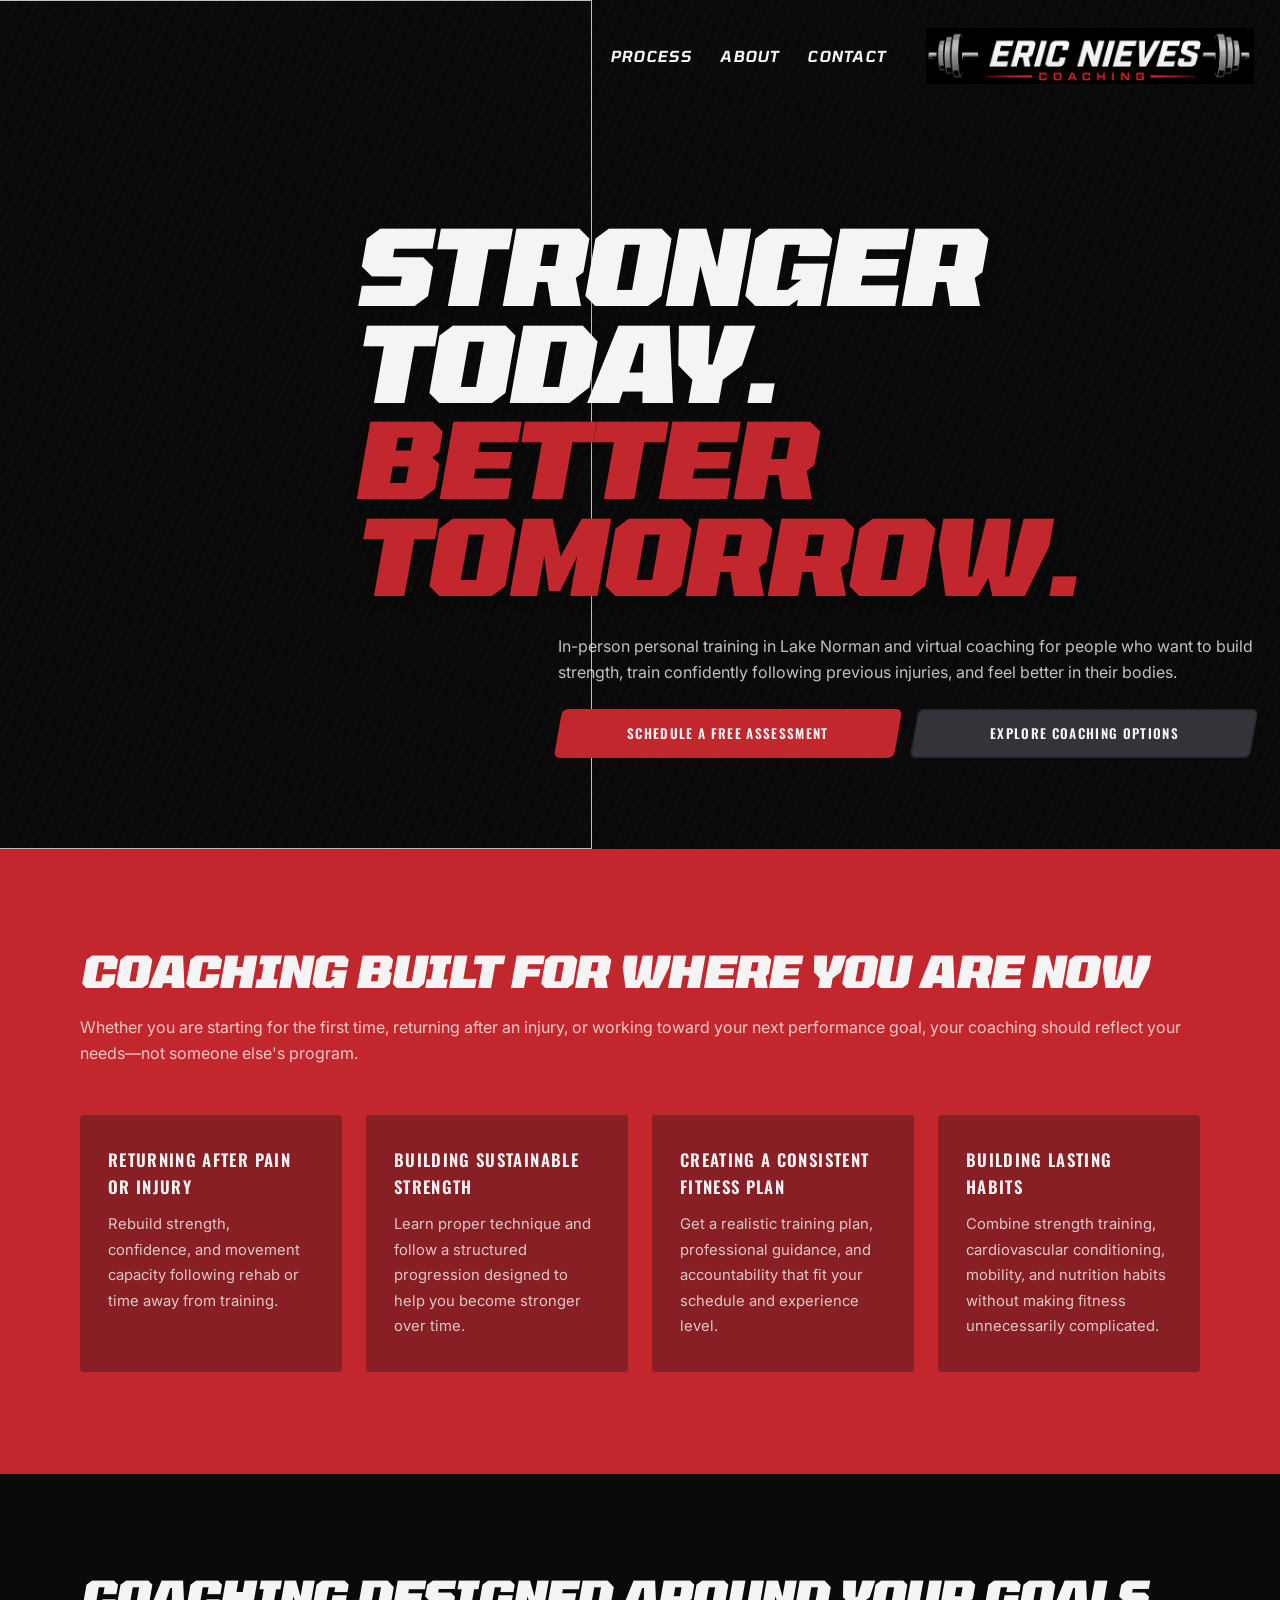
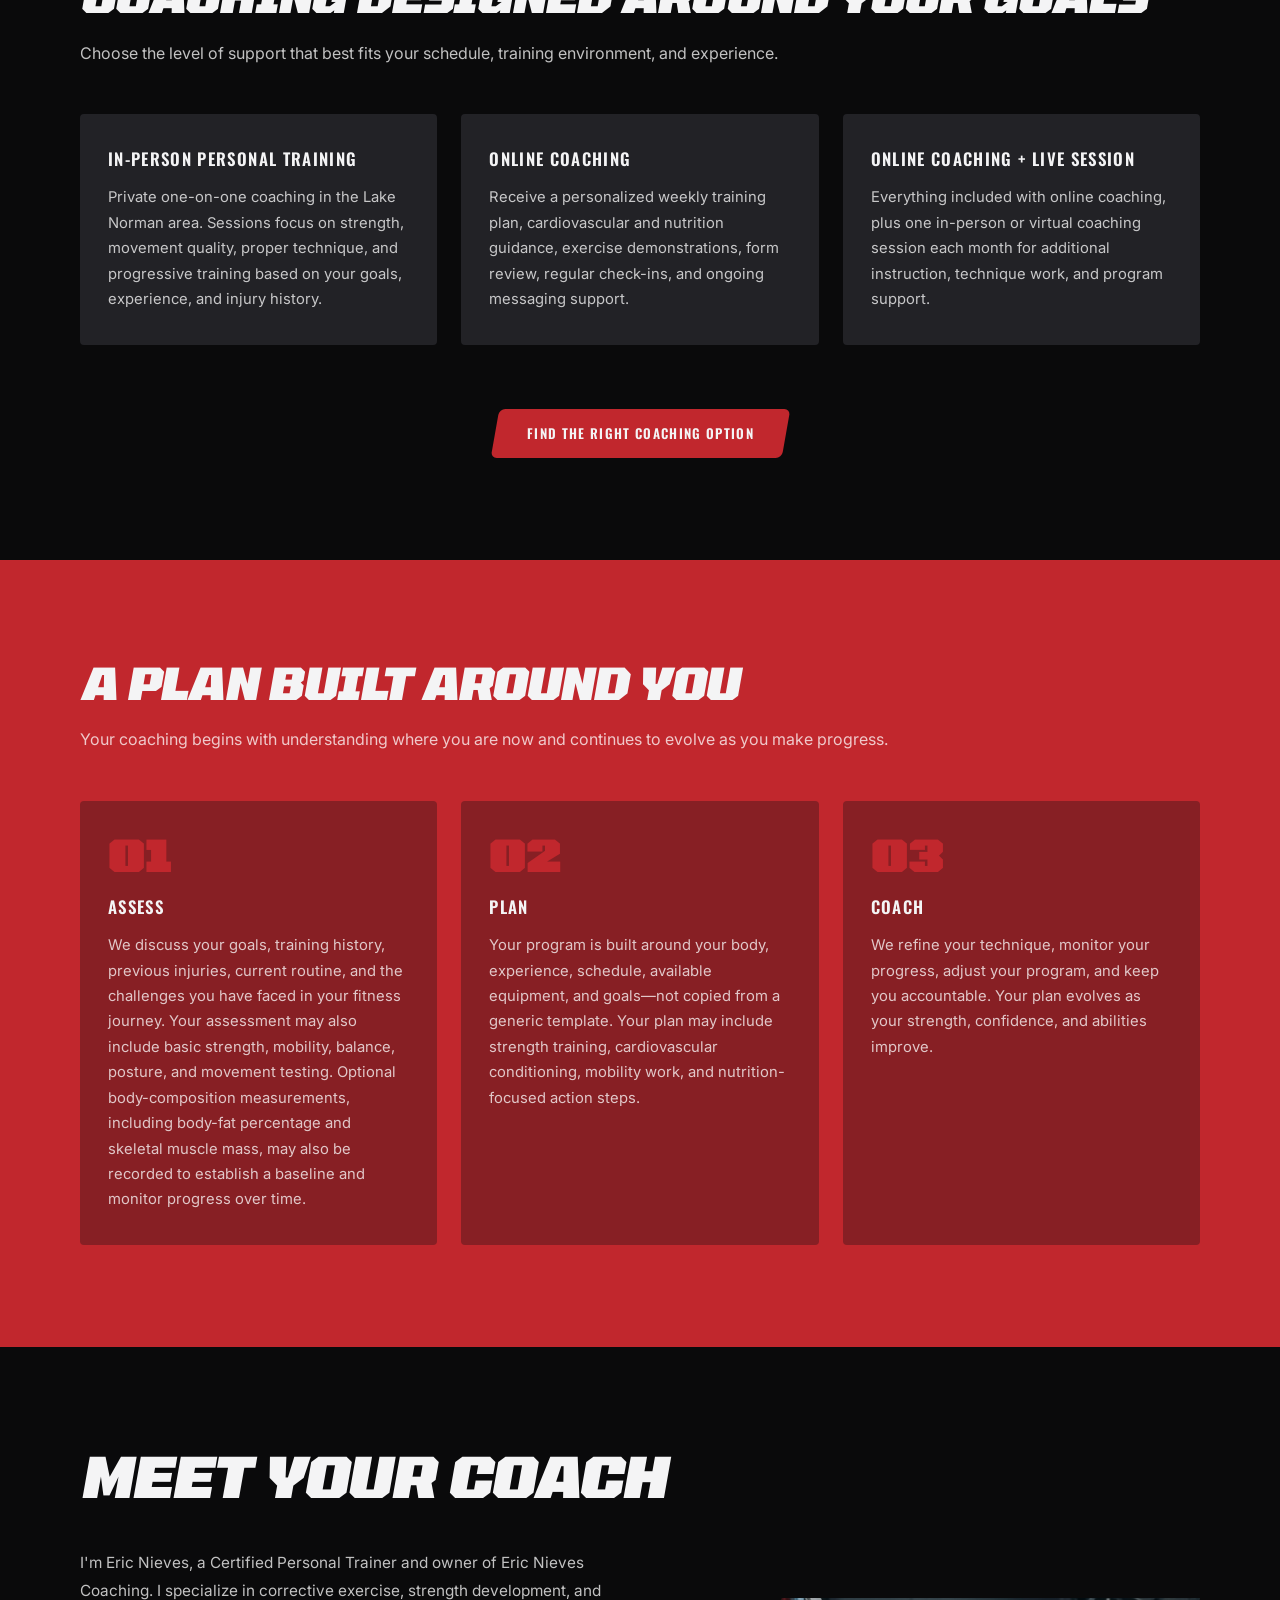
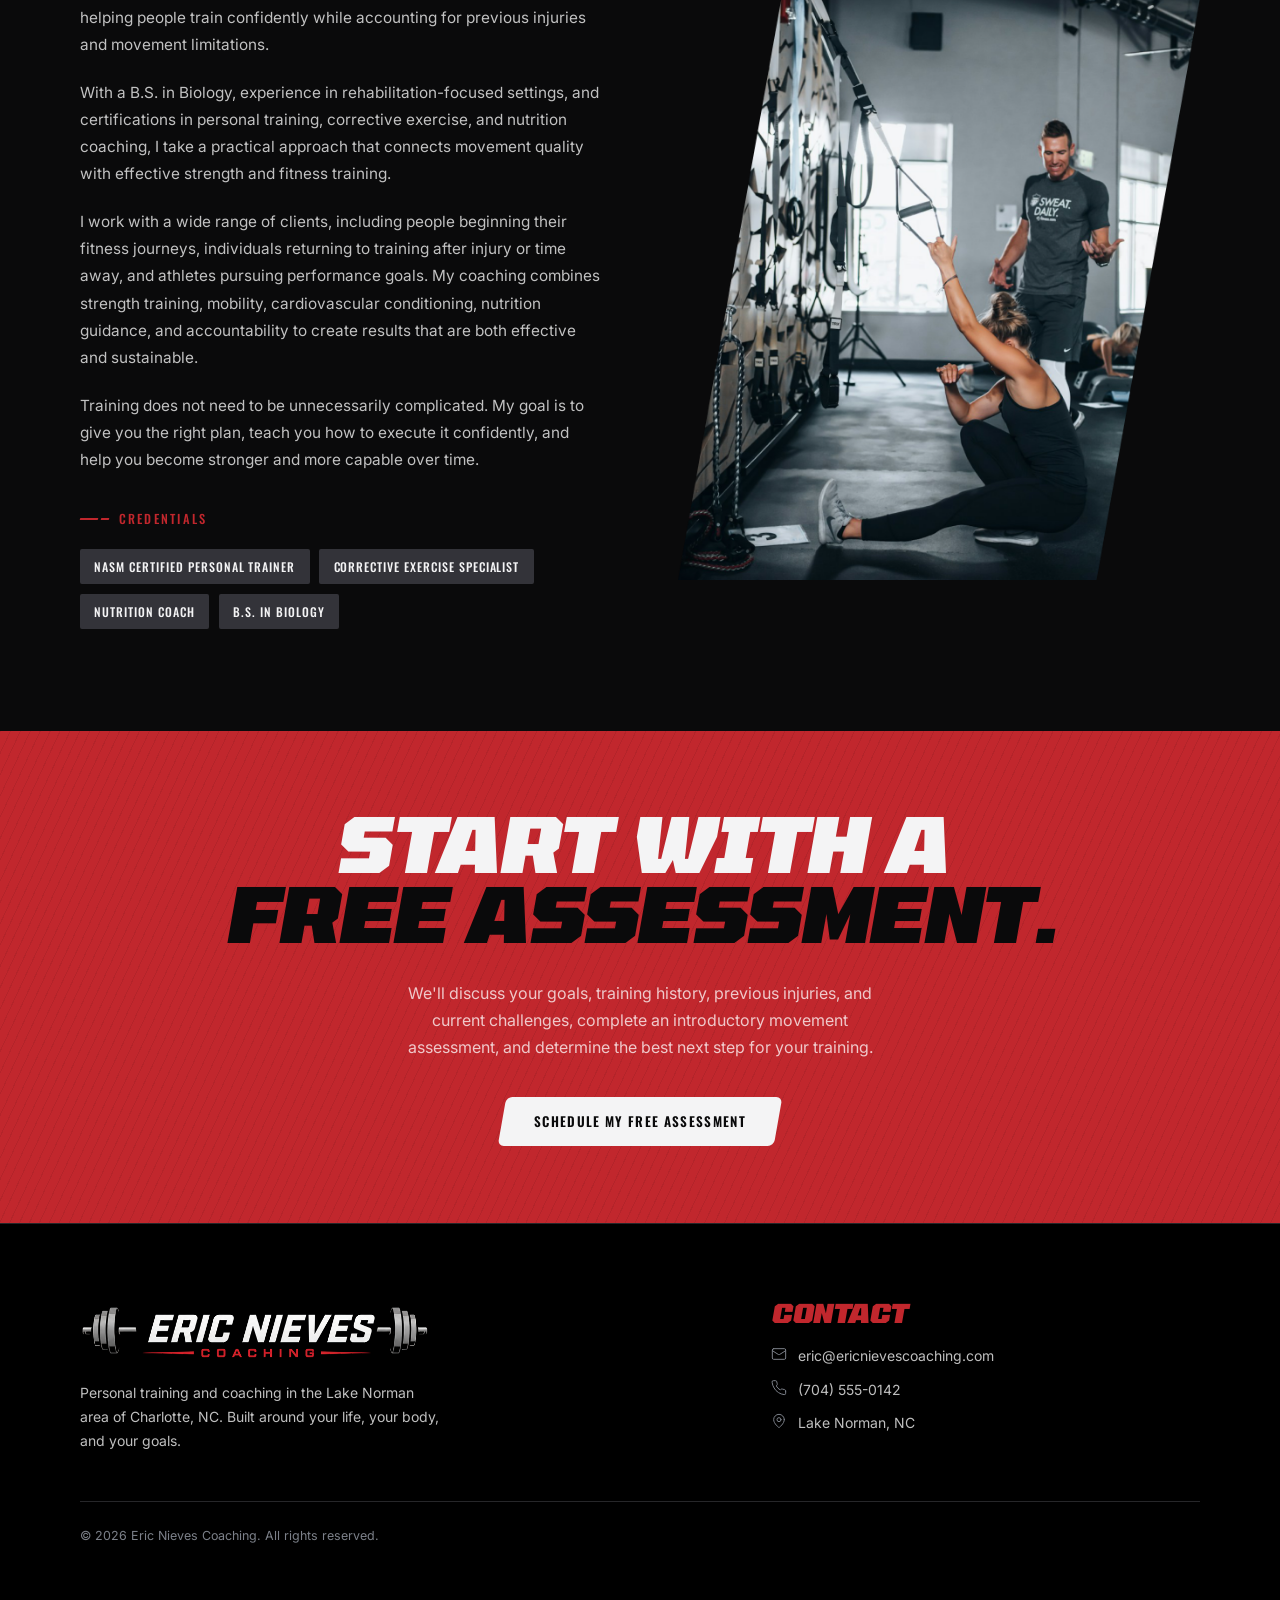
==== commit 166ea627: "Revise home page content, add Who I Help/Coaching Options sections, align design system to Figma - R" ====
--- a/index.html
+++ b/index.html
@@ -76,14 +76,18 @@
 
       <div class="hero-inner-2">
         <h1 id="hero-headline" class="display-alt hero-headline-2">
-          <span class="ln">Build the</span>
-          <span class="ln ln-shift">body that</span>
-          <span class="ln accent">won't quit.</span>
+          <span class="ln">Stronger</span>
+          <span class="ln">today.</span>
+          <span class="ln accent">Better tomorrow.</span>
         </h1>
 
-        <div class="hero-ctas">
-          <a href="mailto:eric@ericnievescoaching.com?subject=Free%20assessment%20request" class="btn btn-red btn-skew" data-booking-trigger><span class="btn-label">Book a free assessment</span></a>
-          <a href="#about"        class="btn btn-ghost btn-skew"><span class="btn-label">About Eric</span></a>
+        <div class="hero-support">
+          <p class="section-intro">In-person personal training in Lake Norman and virtual coaching for people who want to build strength, train confidently following previous injuries, and feel better in their bodies.</p>
+
+          <div class="hero-ctas">
+            <a href="mailto:eric@ericnievescoaching.com?subject=Free%20assessment%20request" class="btn btn-red btn-skew" data-booking-trigger><span class="btn-label">Schedule a Free Assessment</span></a>
+            <a href="#coaching-options" class="btn btn-ghost btn-skew"><span class="btn-label">Explore Coaching Options</span></a>
+          </div>
         </div>
       </div>
 
@@ -97,12 +101,86 @@
     </section>
 
     <!-- ============================================================
+         WHO I HELP
+    ============================================================ -->
+    <section class="who-help" id="who-help" aria-labelledby="who-help-heading">
+      <div class="container">
+
+        <h2 id="who-help-heading" class="display-alt section-headline-2 reveal">Coaching built for where you are now</h2>
+
+        <p class="reveal section-intro">Whether you are starting for the first time, returning after an injury, or working toward your next performance goal, your coaching should reflect your needs—not someone else's program.</p>
+
+        <div class="who-grid">
+
+          <article class="process-card reveal">
+            <h3 class="process-title">Returning After Pain or Injury</h3>
+            <p class="process-body">Rebuild strength, confidence, and movement capacity following rehab or time away from training.</p>
+          </article>
+
+          <article class="process-card reveal">
+            <h3 class="process-title">Building Sustainable Strength</h3>
+            <p class="process-body">Learn proper technique and follow a structured progression designed to help you become stronger over time.</p>
+          </article>
+
+          <article class="process-card reveal">
+            <h3 class="process-title">Creating a Consistent Fitness Plan</h3>
+            <p class="process-body">Get a realistic training plan, professional guidance, and accountability that fit your schedule and experience level.</p>
+          </article>
+
+          <article class="process-card reveal">
+            <h3 class="process-title">Building Lasting Habits</h3>
+            <p class="process-body">Combine strength training, cardiovascular conditioning, mobility, and nutrition habits without making fitness unnecessarily complicated.</p>
+          </article>
+
+        </div>
+      </div>
+    </section>
+
+    <!-- ============================================================
+         COACHING OPTIONS
+    ============================================================ -->
+    <section class="coaching-options" id="coaching-options" aria-labelledby="coaching-options-heading">
+      <div class="container">
+
+        <h2 id="coaching-options-heading" class="display-alt section-headline-2 reveal">Coaching designed around your goals</h2>
+
+        <p class="reveal section-intro">Choose the level of support that best fits your schedule, training environment, and experience.</p>
+
+        <div class="process-grid">
+
+          <article class="who-card reveal">
+            <h3 class="who-card-title">In-Person Personal Training</h3>
+            <p class="who-card-body">Private one-on-one coaching in the Lake Norman area. Sessions focus on strength, movement quality, proper technique, and progressive training based on your goals, experience, and injury history.</p>
+          </article>
+
+          <article class="who-card reveal">
+            <h3 class="who-card-title">Online Coaching</h3>
+            <p class="who-card-body">Receive a personalized weekly training plan, cardiovascular and nutrition guidance, exercise demonstrations, form review, regular check-ins, and ongoing messaging support.</p>
+          </article>
+
+          <article class="who-card reveal">
+            <h3 class="who-card-title">Online Coaching + Live Session</h3>
+            <p class="who-card-body">Everything included with online coaching, plus one in-person or virtual coaching session each month for additional instruction, technique work, and program support.</p>
+          </article>
+
+        </div>
+
+        <div class="coaching-options-cta">
+          <a href="mailto:eric@ericnievescoaching.com?subject=Free%20assessment%20request" class="btn btn-red btn-skew" data-booking-trigger><span class="btn-label">Find the Right Coaching Option</span></a>
+        </div>
+
+      </div>
+    </section>
+
+    <!-- ============================================================
          PROCESS
     ============================================================ -->
     <section class="process" id="process" aria-labelledby="process-heading">
       <div class="container">
 
-        <h2 id="process-heading" class="display-alt section-headline-2 reveal">The process</h2>
+        <h2 id="process-heading" class="display-alt section-headline-2 reveal">A plan built around you</h2>
+
+        <p class="section-intro">Your coaching begins with understanding where you are now and continues to evolve as you make progress.</p>
 
         <div class="process-grid">
 
@@ -110,29 +188,33 @@
             <span class="process-num" aria-hidden="true">01</span>
             <h3 class="process-title">Assess</h3>
             <p class="process-body">
-              We start with a free movement screen and a real conversation about your
-              history, your goals, and what's gotten in the way before. No judgment —
-              just a starting line.
+              We discuss your goals, training history, previous injuries, current routine,
+              and the challenges you have faced in your fitness journey. Your assessment may
+              also include basic strength, mobility, balance, posture, and movement testing.
+              Optional body-composition measurements, including body-fat percentage and
+              skeletal muscle mass, may also be recorded to establish a baseline and monitor
+              progress over time.
             </p>
           </article>
 
           <article class="process-card reveal">
             <span class="process-num" aria-hidden="true">02</span>
-            <h3 class="process-title">Build</h3>
+            <h3 class="process-title">Plan</h3>
             <p class="process-body">
-              You get a program built for your body and your schedule — strength,
-              conditioning, and recovery that fit a real life, not a magazine cover.
-              Adjusted week to week.
+              Your program is built around your body, experience, schedule, available
+              equipment, and goals—not copied from a generic template. Your plan may
+              include strength training, cardiovascular conditioning, mobility work, and
+              nutrition-focused action steps.
             </p>
           </article>
 
           <article class="process-card reveal">
             <span class="process-num" aria-hidden="true">03</span>
-            <h3 class="process-title">Deliver</h3>
+            <h3 class="process-title">Coach</h3>
             <p class="process-body">
-              Show up and put in the work. Eric handles the coaching, the form
-              checks, and the accountability so all you have to bring is effort.
-              Results follow.
+              We refine your technique, monitor your progress, adjust your program, and
+              keep you accountable. Your plan evolves as your strength, confidence, and
+              abilities improve.
             </p>
           </article>
 
@@ -145,41 +227,46 @@
     ============================================================ -->
     <section class="about" id="about" aria-labelledby="about-heading">
       <div class="container">
+        <h2 id="about-heading" class="display-alt section-headline-2 reveal">Meet Your Coach</h2>
+
         <div class="two-col">
 
           <!-- Text -->
           <div class="reveal-left">
-            <h2 id="about-heading" class="display-alt section-headline-2">About Eric</h2>
-
             <div class="about-body">
               <p>
-                Eric Nieves has spent more than a decade helping people in the
-                <strong>Lake Norman and greater Charlotte area</strong> get strong, move better,
-                and stick with it. He came up the hard way — overweight, intimidated by the gym,
-                convinced he wasn't "an athlete." Learning to train changed his life, and now
-                he does the same for his clients.
+                I'm Eric Nieves, a Certified Personal Trainer and owner of Eric Nieves Coaching.
+                I specialize in corrective exercise, strength development, and helping people
+                train confidently while accounting for previous injuries and movement limitations.
               </p>
               <p>
-                His style is simple: <strong>meet you where you are, push you a little further
-                than you'd push yourself, and never let the plan get more complicated than it
-                needs to be.</strong> He trains clients in person around Lake Norman and online
-                anywhere — same attention, same standards.
+                With a B.S. in Biology, experience in rehabilitation-focused settings, and
+                certifications in personal training, corrective exercise, and nutrition coaching,
+                I take a practical approach that connects movement quality with effective strength
+                and fitness training.
+              </p>
+              <p>
+                I work with a wide range of clients, including people beginning their fitness
+                journeys, individuals returning to training after injury or time away, and
+                athletes pursuing performance goals. My coaching combines strength training,
+                mobility, cardiovascular conditioning, nutrition guidance, and accountability to
+                create results that are both effective and sustainable.
+              </p>
+              <p>
+                Training does not need to be unnecessarily complicated. My goal is to give you
+                the right plan, teach you how to execute it confidently, and help you become
+                stronger and more capable over time.
               </p>
             </div>
 
-            <div class="stats-row" aria-label="Coaching statistics">
-              <div>
-                <div class="stat-num" aria-label="12 plus">12+</div>
-                <div class="stat-label">Years coaching</div>
-              </div>
-              <div>
-                <div class="stat-num" aria-label="400 plus">400+</div>
-                <div class="stat-label">Clients trained</div>
-              </div>
-              <div>
-                <div class="stat-num">1:1</div>
-                <div class="stat-label">Always personal</div>
-              </div>
+            <div class="about-credentials">
+              <p class="eyebrow"><span class="rule" aria-hidden="true"></span>Credentials</p>
+              <ul class="credential-list">
+                <li class="credential-chip">NASM Certified Personal Trainer</li>
+                <li class="credential-chip">Corrective Exercise Specialist</li>
+                <li class="credential-chip">Nutrition Coach</li>
+                <li class="credential-chip">B.S. in Biology</li>
+              </ul>
             </div>
           </div>
 
@@ -204,9 +291,10 @@
       <div class="cta-band-texture" aria-hidden="true"></div>
       <div class="container cta-band-inner">
         <h2 id="cta-heading" class="display-alt cta-band-headline cta-band-headline--split">
-          Your first session<br class="cta-break"> <span class="muted-black">is on me.</span>
+          Start with a<br class="cta-break"> <span class="muted-black">free assessment.</span>
         </h2>
-        <a href="mailto:eric@ericnievescoaching.com?subject=Free%20assessment%20request" class="btn btn-white btn-skew" data-booking-trigger><span class="btn-label">Book a free assessment</span></a>
+        <p class="cta-band-sub">We'll discuss your goals, training history, previous injuries, and current challenges, complete an introductory movement assessment, and determine the best next step for your training.</p>
+        <a href="mailto:eric@ericnievescoaching.com?subject=Free%20assessment%20request" class="btn btn-white btn-skew" data-booking-trigger><span class="btn-label">Schedule My Free Assessment</span></a>
       </div>
     </section>
 
--- a/style.css
+++ b/style.css
@@ -16,9 +16,19 @@
   --red-bright: #c1272d;
   --steel:      #7c8089;
 
+  /* Standardized against the Figma reference (node 26:129) — the design
+     uses exactly one red fill (#c1272d, --red-bright) everywhere, one
+     body-copy color across every paragraph on the page, and two flat
+     "surface" grays for cards/chips sitting on black sections (as
+     opposed to the translucent card treatment used on red sections). */
+  --body-text:  rgba(255, 255, 255, 0.75);
+  --card-dark:  #222226;
+  --chip-dark:  #333339;
+
   --max-w:     1200px;
   --gutter:    clamp(1.25rem, 5vw, 2.5rem);
   --radius:    2px;
+  --radius-lg: 4px;
   --ease:      0.22s ease;
 }
 
@@ -112,11 +122,11 @@
 .btn:active  { transform: translateY(0); }
 .btn:focus-visible { outline: 2px solid var(--red-bright); outline-offset: 4px; border-radius: 1px; }
 
-.btn-red   { background: var(--red);  color: var(--ink); }
+.btn-red   { background: var(--red-bright);  color: var(--ink); }
 .btn-white { background: var(--ink);  color: var(--black); }
 
 .btn-ghost {
-  background: transparent;
+  background: var(--chip-dark);
   color: var(--ink);
   box-shadow: inset 0 0 0 1.5px var(--line);
 }
@@ -365,54 +375,105 @@
   text-shadow: 0px 4px 10px rgba(0, 0, 0, 0.25);
 }
 .hero-headline-2 .ln { display: block; }
-.hero-headline-2 .ln-shift { margin-left: 1.8em; }
 .hero-headline-2 .accent { color: var(--red-bright); }
+
+/* Support copy + CTAs sit in their own width-capped column, flush to the
+   hero's right edge (matching the nav/headline's right edge) rather than
+   spanning the full remaining hero width — per the Figma reference, this
+   block is deliberately narrower than the headline above it. */
+.hero-support {
+  display: flex;
+  flex-direction: column;
+  gap: 1.5rem;
+  max-width: 43.5rem;
+  margin-left: auto;
+}
 
 .hero-ctas {
   display: flex;
   flex-wrap: wrap;
-  justify-content: flex-end;
-  gap: 0.875rem;
-}
-
-.stats-row {
-  display: flex;
-  gap: 2.5rem;
-  padding-top: 1.75rem;
-  margin-top: 1.75rem;
-  border-top: 1px solid var(--line);
-}
-.stat-num {
-  font-family: 'Tomorrow', sans-serif;
-  font-weight: 900;
-  font-size: 2.6rem;
-  line-height: 1;
-  color: var(--red-bright);
-}
-.stat-label {
+  gap: 1rem;
+}
+.hero-ctas .btn { flex: 1 1 0; }
+
+/* === WHO I HELP SECTION ===
+   Per the Figma reference, this section sits on the same red background
+   as .process and reuses its translucent-card treatment exactly (cards
+   below use .process-card/.process-title/.process-body, not a section-
+   specific class). Only the grid stays section-specific: 4 items divide
+   evenly by 2, so unlike .process-grid (which jumps straight from 3
+   columns to 1) this one folds through an intermediate 2x2 tablet step —
+   same two-step breakpoint cadence as .footer-grid (960px → 2 cols,
+   768px → 1 col) rather than inventing a new breakpoint for it. */
+.who-help { background: var(--red-bright); }
+.who-grid {
+  display: grid;
+  grid-template-columns: repeat(4, 1fr);
+  gap: 1.5rem;
+  margin-top: 3rem;
+}
+
+/* === COACHING OPTIONS SECTION ===
+   3 cards, so this reuses .process-grid as-is (3-across, straight to 1
+   column at 960px — no 2x2 intermediate, matching the original 3-item
+   rationale). This section sits on black, though, so its cards use a
+   flat --card-dark fill instead of .process-card's translucent-on-red
+   treatment — matching the Figma reference, which uses two distinct
+   card styles depending on whether the section behind them is red or
+   black. .who-card/-title/-body now live here since this is their only
+   remaining consumer after Who I Help switched to .process-card. */
+.coaching-options { background: var(--black); }
+.coaching-options-cta {
+  margin-top: clamp(2.5rem, 5vw, 4rem);
+  text-align: center;
+}
+.who-card {
+  background: var(--card-dark);
+  border-radius: var(--radius-lg);
+  padding: 2rem 1.75rem;
+}
+.who-card-title {
   font-family: 'Oswald', sans-serif;
-  font-size: 0.68rem;
+  font-weight: 600;
+  font-size: 1.05rem;
   text-transform: uppercase;
-  letter-spacing: 0.12em;
-  color: var(--steel);
-  margin-top: 0.3rem;
+  letter-spacing: 0.08em;
+  color: var(--ink);
+  margin-bottom: 0.75rem;
+}
+.who-card-body {
+  font-size: 0.925rem;
+  color: var(--body-text);
+  line-height: 1.72;
 }
 
 /* === PROCESS SECTION (home page redesign) === */
 .process { background: var(--red-bright); }
+/* 44px desktop cap + a flat 24px gap to the intro paragraph below it —
+   both taken directly from the Figma autolayout (heading+intro grouped
+   with a 24px gap; that group to the card grid below is 48px, applied
+   via .process-grid/.who-grid's margin-top instead of here, since
+   .section-intro is shared with Hero, which needs a different gap). */
 .section-headline-2 {
-  font-size: clamp(2.25rem, 4.5vw, 3.5rem);
-  margin-bottom: clamp(2.5rem, 5vw, 4rem);
-}
+  font-size: clamp(2.25rem, 4.5vw, 2.75rem);
+  margin-bottom: 1.5rem;
+}
+
+/* Standardized intro paragraph directly under a section heading — Hero,
+   Who I Help, Process, and Coaching Options all use this same treatment
+   in the Figma reference. */
+.section-intro { color: var(--body-text); }
 
 .process-grid {
   display: grid;
   grid-template-columns: repeat(3, 1fr);
   gap: 1.5rem;
+  margin-top: 3rem;
 }
 
 .process-card {
   background: rgba(18, 18, 20, 0.33);
+  border-radius: var(--radius-lg);
   padding: 2rem 1.75rem;
 }
 
@@ -436,12 +497,23 @@
 }
 .process-body {
   font-size: 0.925rem;
-  color: var(--ink);
+  color: var(--body-text);
   line-height: 1.72;
 }
 
 /* === ABOUT SECTION === */
 .about { background: var(--black); }
+/* About's heading is bigger than the standard .section-headline-2 (56px
+   vs 44px) and sits full-width above .two-col rather than inside the
+   half-width text column — per the Figma reference, which uses a
+   separate, larger heading treatment just for this section. Moving it
+   out of the text column (see index.html) is what actually stops it
+   wrapping to two lines; this override just restores its larger size
+   and the 48px gap to the row below. */
+#about-heading {
+  font-size: clamp(2.5rem, 5.5vw, 3.5rem);
+  margin-bottom: 3rem;
+}
 .two-col {
   display: grid;
   grid-template-columns: 1fr 1fr;
@@ -480,16 +552,40 @@
 
 .about-body p {
   font-size: 0.96rem;
-  color: var(--muted);
+  color: var(--body-text);
   line-height: 1.78;
   margin-bottom: 1.25rem;
 }
 .about-body p:last-child { margin-bottom: 0; }
 .about-body strong { color: var(--ink); font-weight: 600; }
 
+/* Credentials — small chip list under the About body copy, styled to
+   match the flat --chip-dark surface the Figma reference uses for this
+   exact component (no border — the design's chips are a solid fill). */
+.about-credentials { margin-top: 1.75rem; }
+.credential-list {
+  display: flex;
+  flex-wrap: wrap;
+  gap: 0.6rem;
+  margin-top: 0.25rem;
+}
+.credential-chip {
+  display: inline-flex;
+  align-items: center;
+  font-family: 'Oswald', sans-serif;
+  font-weight: 500;
+  font-size: 0.75rem;
+  text-transform: uppercase;
+  letter-spacing: 0.08em;
+  color: var(--ink);
+  background: var(--chip-dark);
+  border-radius: var(--radius);
+  padding: 0.5rem 0.9rem;
+}
+
 /* === CTA BAND === */
 .cta-band {
-  background: var(--red);
+  background: var(--red-bright);
   padding-block: clamp(3rem, 6vw, 5rem);
   position: relative;
   overflow: hidden;
@@ -530,7 +626,7 @@
 }
 .cta-band-sub {
   font-size: 1rem;
-  color: rgba(244, 244, 245, 0.72);
+  color: var(--body-text);
   max-width: 480px;
   margin-inline: auto;
   line-height: 1.7;
@@ -583,7 +679,7 @@
 }
 .footer-blurb {
   font-size: 0.875rem;
-  color: var(--muted);
+  color: var(--body-text);
   line-height: 1.72;
   max-width: 360px;
 }
@@ -597,13 +693,13 @@
   align-items: flex-start;
   gap: 0.65rem;
   font-size: 0.875rem;
-  color: var(--muted);
+  color: var(--body-text);
   margin-bottom: 0.75rem;
   line-height: 1.55;
 }
 .footer-contact-item:last-child { margin-bottom: 0; }
 .footer-contact-item svg { flex-shrink: 0; margin-top: 1px; color: var(--steel); }
-.footer-contact-item a { color: var(--muted); transition: color var(--ease); }
+.footer-contact-item a { color: var(--body-text); transition: color var(--ease); }
 .footer-contact-item a:hover { color: var(--red-bright); }
 
 .footer-bottom {
@@ -818,6 +914,10 @@
   /* Same staggered per-line composition as the wider breakpoints — the
      Figma small frame keeps it, it's not a plain centered block. */
   .hero-headline-2 { font-size: clamp(2rem, 11.18vw, 6.8rem); }
+  .hero-support {
+    max-width: none;
+    margin-left: 0;
+  }
   .hero-ctas {
     justify-content: center;
     gap: 1.45rem;
@@ -832,17 +932,19 @@
   .about-photo-wrap   { display: none; }
   .about-photo-band   { display: block; order: -1; }
   .footer-grid        { grid-template-columns: 1fr 1fr; }
+  /* 4 divides evenly by 2, so unlike .process-grid this folds through
+     an intermediate 2x2 step instead of jumping straight to 1 column —
+     same cadence as .footer-grid above. */
+  .who-grid           { grid-template-columns: 1fr 1fr; }
 }
 
 @media (max-width: 768px) {
   .footer-grid       { grid-template-columns: 1fr; }
   .form-row          { grid-template-columns: 1fr; }
+  .who-grid          { grid-template-columns: 1fr; }
 }
 
 @media (max-width: 480px) {
-  .stats-row   { gap: 1.5rem; }
-  .stat-num    { font-size: 2rem; }
-
   .hero-ctas { flex-direction: column; align-items: stretch; }
   .hero-ctas .btn { width: 100%; }
 
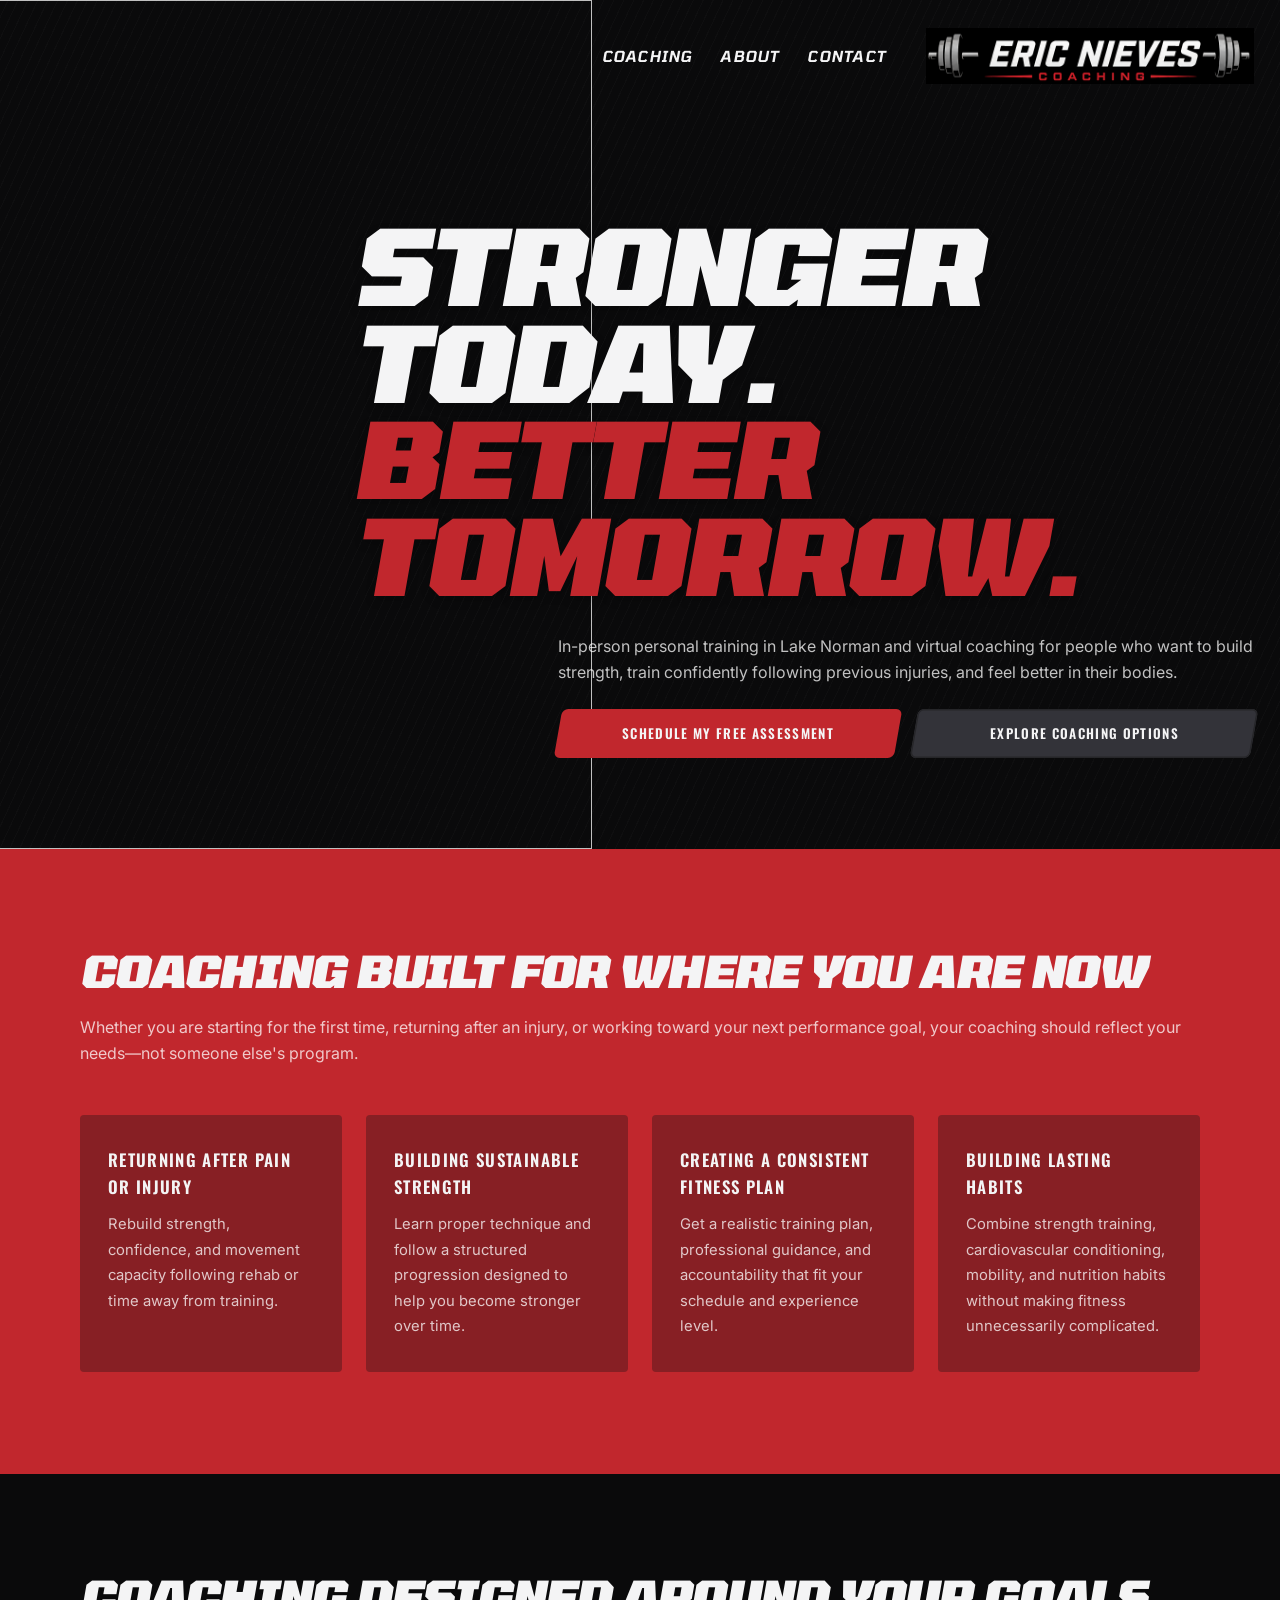
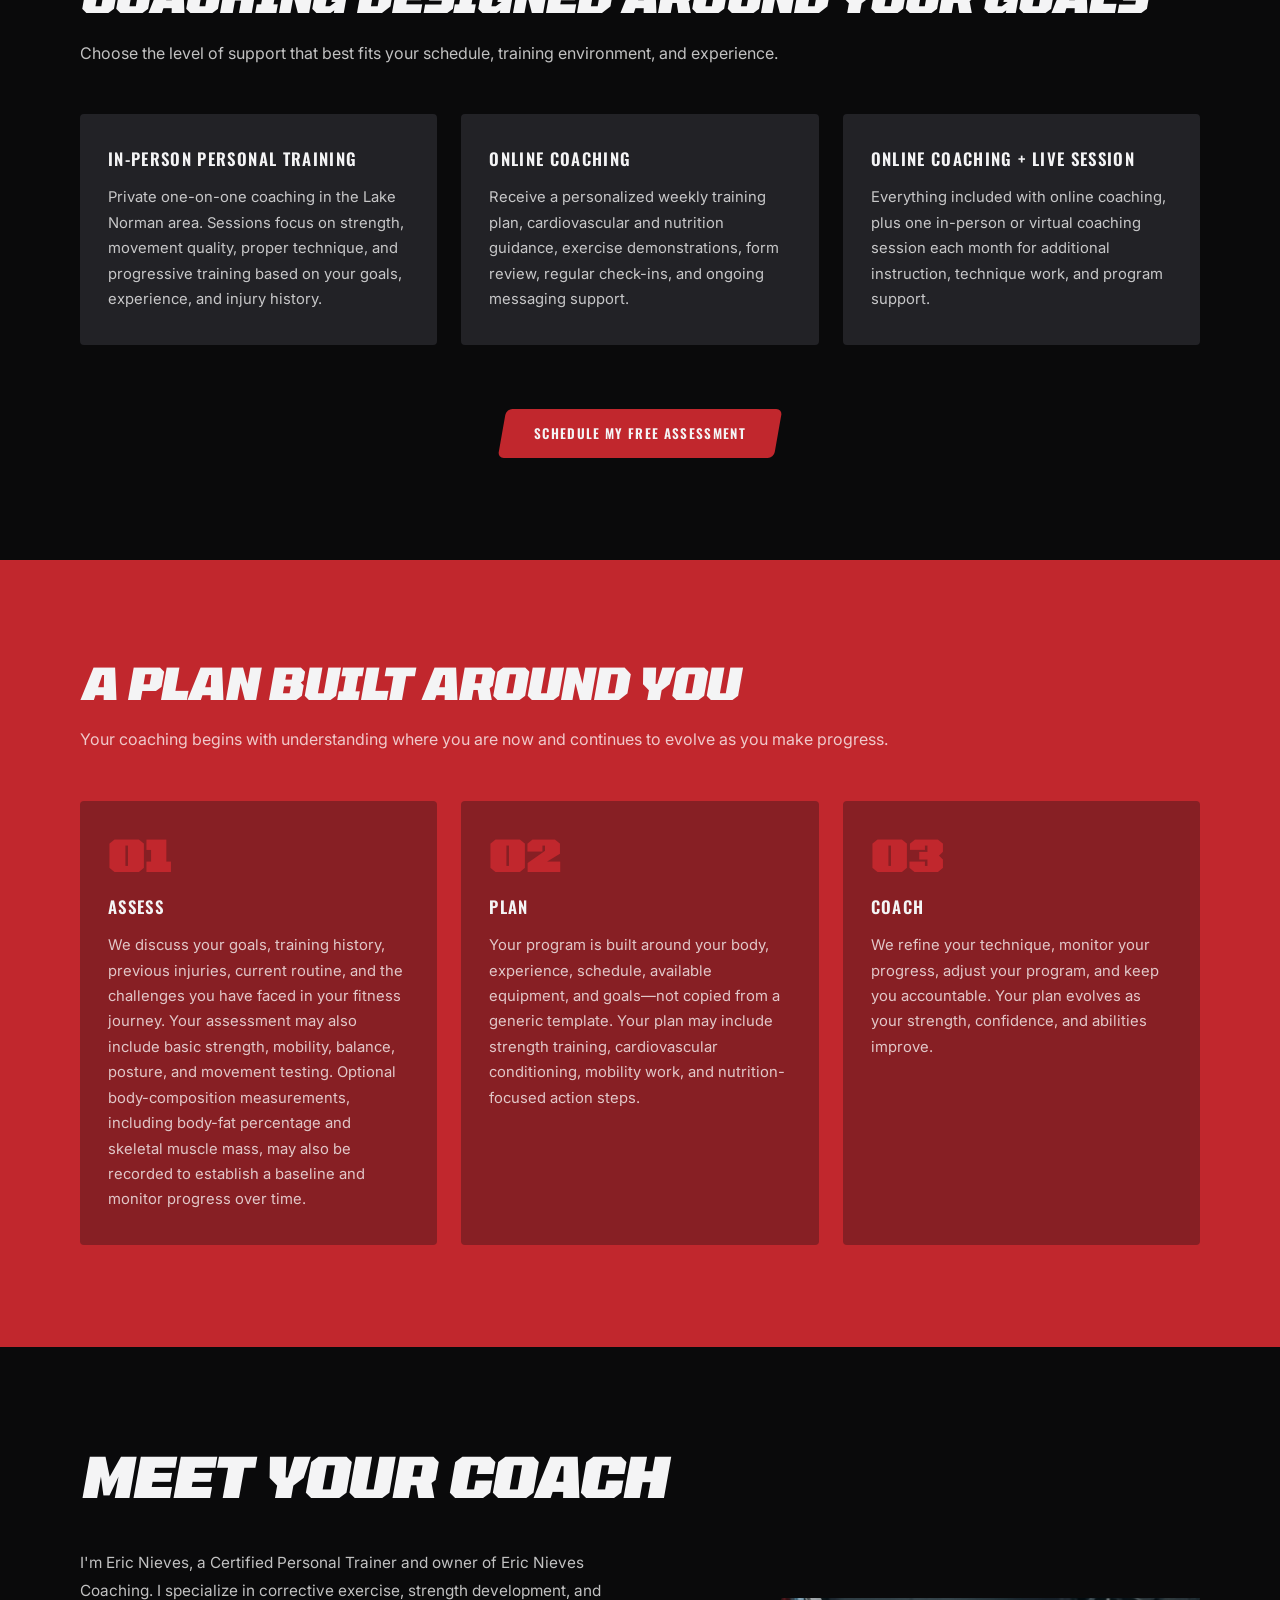
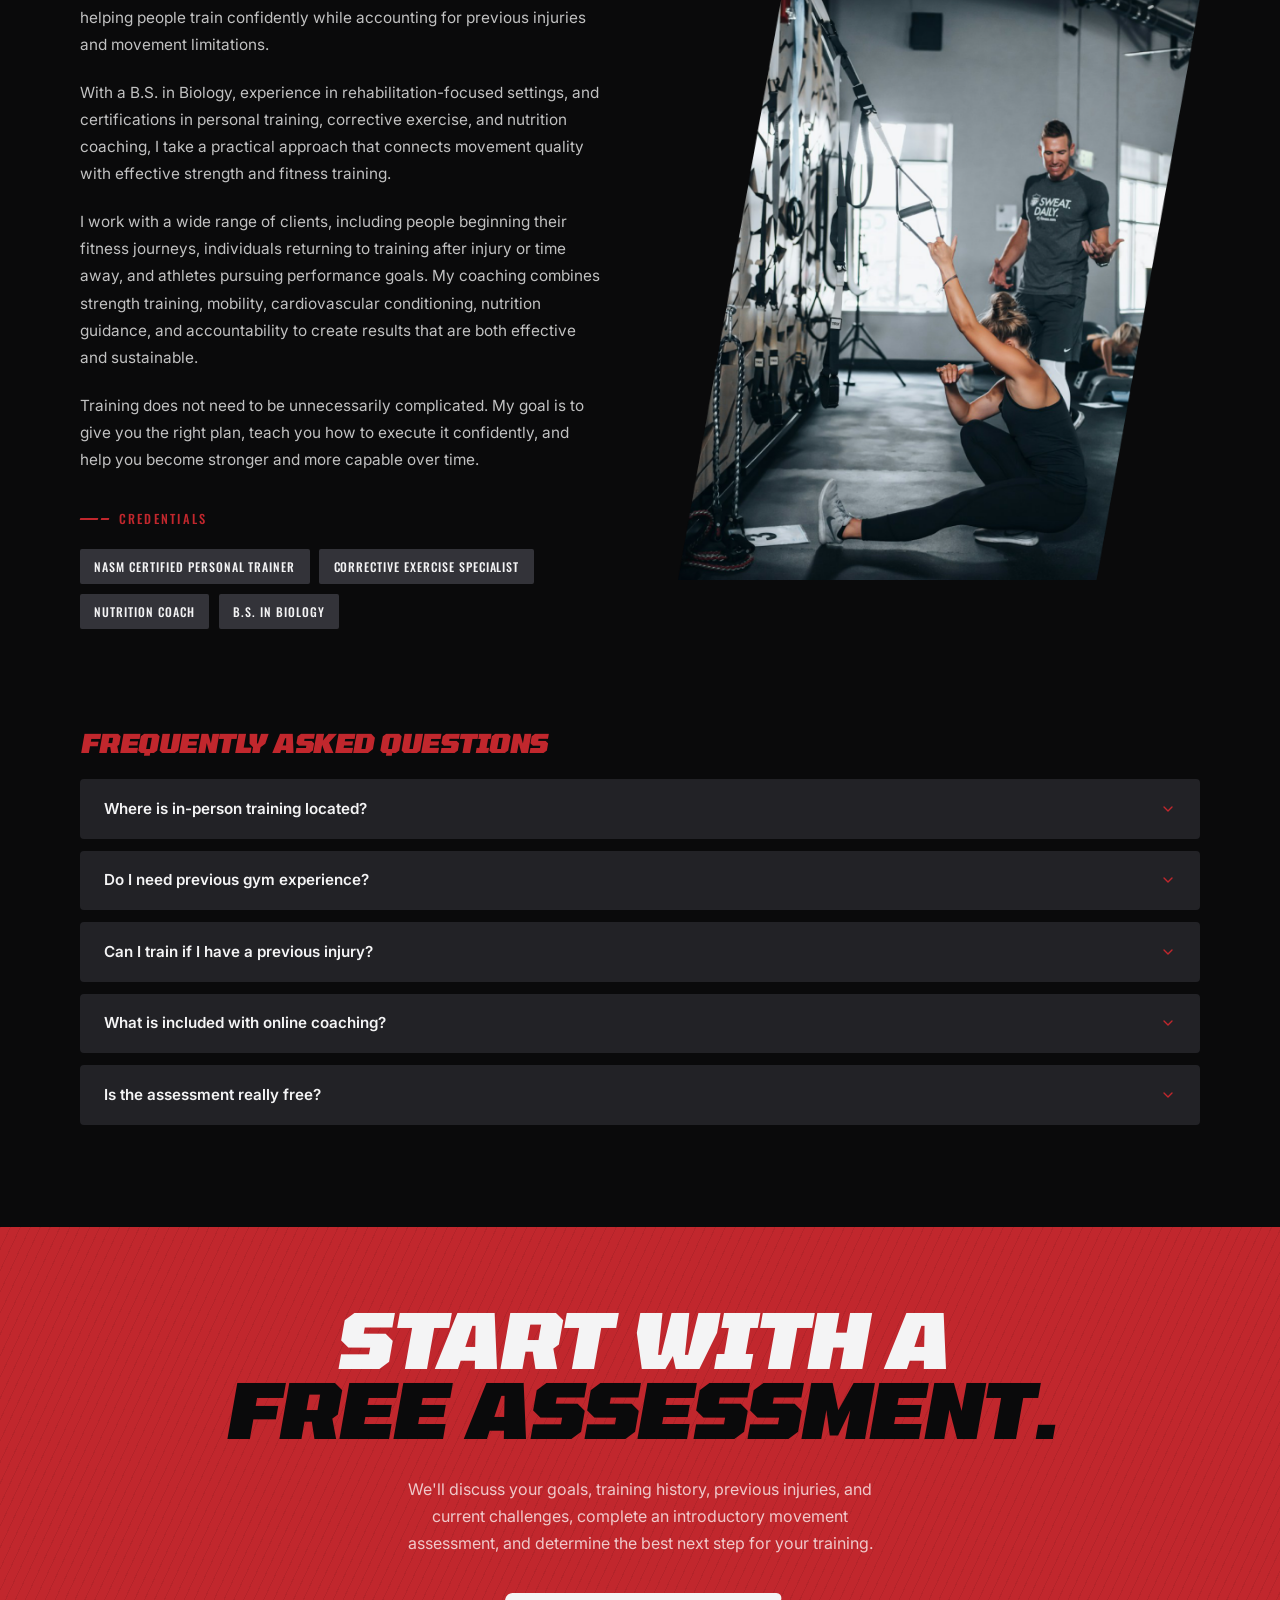
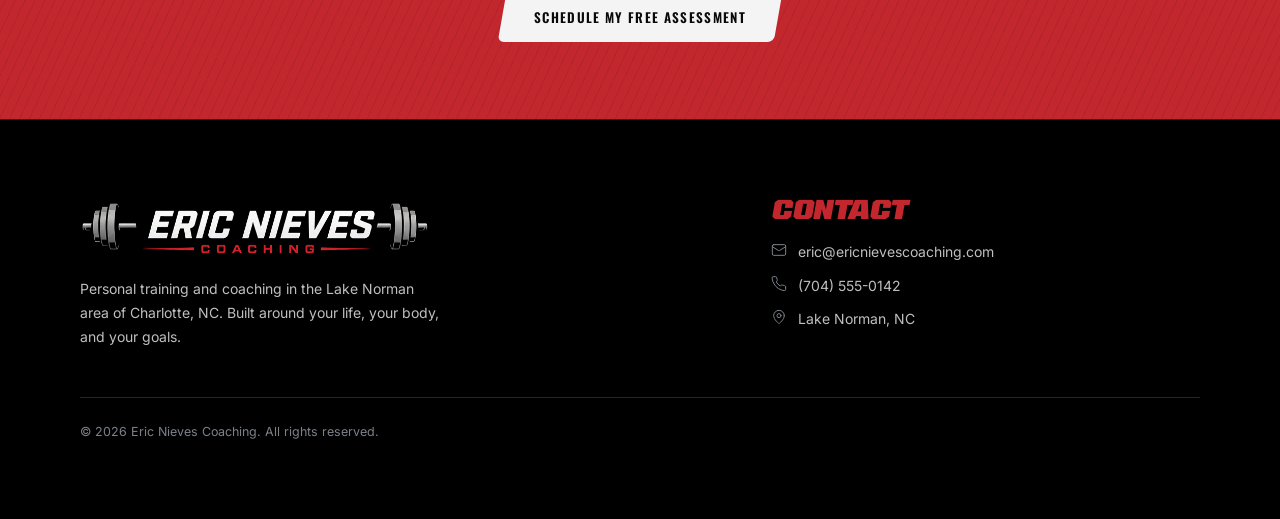
==== commit 46628fd2: "Add FAQ accordion, expand booking form fields, unify CTA copy - Add native <details>/<summary> FAQ s" ====
--- a/index.html
+++ b/index.html
@@ -32,7 +32,7 @@
       <!-- Nav lives inside the hero, not a separate sticky header -->
       <div class="hero-nav">
         <nav class="hero-nav-links" aria-label="Main navigation">
-          <a href="#process">Process</a>
+          <a href="#who-help">Coaching</a>
           <a href="#about">About</a>
           <a href="#contact">Contact</a>
         </nav>
@@ -69,7 +69,7 @@
       <!-- Full-screen menu overlay, toggled by .hero-hamburger above
            (smallest breakpoint only — see main.js). -->
       <nav class="mobile-menu" id="mobile-menu" aria-label="Mobile navigation">
-        <a href="#process">Process</a>
+        <a href="#who-help">Coaching</a>
         <a href="#about">About</a>
         <a href="#contact">Contact</a>
       </nav>
@@ -85,7 +85,7 @@
           <p class="section-intro">In-person personal training in Lake Norman and virtual coaching for people who want to build strength, train confidently following previous injuries, and feel better in their bodies.</p>
 
           <div class="hero-ctas">
-            <a href="mailto:eric@ericnievescoaching.com?subject=Free%20assessment%20request" class="btn btn-red btn-skew" data-booking-trigger><span class="btn-label">Schedule a Free Assessment</span></a>
+            <a href="mailto:eric@ericnievescoaching.com?subject=Free%20assessment%20request" class="btn btn-red btn-skew" data-booking-trigger><span class="btn-label">Schedule my free assessment</span></a>
             <a href="#coaching-options" class="btn btn-ghost btn-skew"><span class="btn-label">Explore Coaching Options</span></a>
           </div>
         </div>
@@ -166,7 +166,7 @@
         </div>
 
         <div class="coaching-options-cta">
-          <a href="mailto:eric@ericnievescoaching.com?subject=Free%20assessment%20request" class="btn btn-red btn-skew" data-booking-trigger><span class="btn-label">Find the Right Coaching Option</span></a>
+          <a href="mailto:eric@ericnievescoaching.com?subject=Free%20assessment%20request" class="btn btn-red btn-skew" data-booking-trigger><span class="btn-label">Schedule my free assessment</span></a>
         </div>
 
       </div>
@@ -281,6 +281,65 @@
           </div>
 
         </div>
+
+        <!-- FAQ — native <details>/<summary> so open/close, keyboard (Enter/Space
+             on the summary), and touch all come from the browser for free,
+             no custom JS. -->
+        <div class="faq">
+          <p class="display-alt footer-col-title">Frequently asked questions</p>
+
+          <div class="faq-list">
+            <details class="faq-item">
+              <summary class="faq-question">
+                Where is in-person training located?
+                <svg class="faq-icon" width="16" height="16" viewBox="0 0 24 24" fill="none" stroke="currentColor" stroke-width="2" stroke-linecap="round" stroke-linejoin="round" aria-hidden="true">
+                  <polyline points="6 9 12 15 18 9"/>
+                </svg>
+              </summary>
+              <p class="faq-answer">In-person coaching is available in the Lake Norman area. Exact location details are provided when an assessment is scheduled.</p>
+            </details>
+
+            <details class="faq-item">
+              <summary class="faq-question">
+                Do I need previous gym experience?
+                <svg class="faq-icon" width="16" height="16" viewBox="0 0 24 24" fill="none" stroke="currentColor" stroke-width="2" stroke-linecap="round" stroke-linejoin="round" aria-hidden="true">
+                  <polyline points="6 9 12 15 18 9"/>
+                </svg>
+              </summary>
+              <p class="faq-answer">No. Coaching is adapted to your current experience, ability, and comfort level.</p>
+            </details>
+
+            <details class="faq-item">
+              <summary class="faq-question">
+                Can I train if I have a previous injury?
+                <svg class="faq-icon" width="16" height="16" viewBox="0 0 24 24" fill="none" stroke="currentColor" stroke-width="2" stroke-linecap="round" stroke-linejoin="round" aria-hidden="true">
+                  <polyline points="6 9 12 15 18 9"/>
+                </svg>
+              </summary>
+              <p class="faq-answer">Training can often be modified around previous injuries and movement limitations. Medical clearance may be requested when appropriate.</p>
+            </details>
+
+            <details class="faq-item">
+              <summary class="faq-question">
+                What is included with online coaching?
+                <svg class="faq-icon" width="16" height="16" viewBox="0 0 24 24" fill="none" stroke="currentColor" stroke-width="2" stroke-linecap="round" stroke-linejoin="round" aria-hidden="true">
+                  <polyline points="6 9 12 15 18 9"/>
+                </svg>
+              </summary>
+              <p class="faq-answer">Online coaching includes personalized programming, exercise demonstrations, form review, regular check-ins, cardio and nutrition guidance, and messaging support.</p>
+            </details>
+
+            <details class="faq-item">
+              <summary class="faq-question">
+                Is the assessment really free?
+                <svg class="faq-icon" width="16" height="16" viewBox="0 0 24 24" fill="none" stroke="currentColor" stroke-width="2" stroke-linecap="round" stroke-linejoin="round" aria-hidden="true">
+                  <polyline points="6 9 12 15 18 9"/>
+                </svg>
+              </summary>
+              <p class="faq-answer">Yes. The introductory assessment allows us to discuss your goals, evaluate your needs, and determine whether coaching is a good fit.</p>
+            </details>
+          </div>
+        </div>
       </div>
     </section>
 
@@ -294,7 +353,7 @@
           Start with a<br class="cta-break"> <span class="muted-black">free assessment.</span>
         </h2>
         <p class="cta-band-sub">We'll discuss your goals, training history, previous injuries, and current challenges, complete an introductory movement assessment, and determine the best next step for your training.</p>
-        <a href="mailto:eric@ericnievescoaching.com?subject=Free%20assessment%20request" class="btn btn-white btn-skew" data-booking-trigger><span class="btn-label">Schedule My Free Assessment</span></a>
+        <a href="mailto:eric@ericnievescoaching.com?subject=Free%20assessment%20request" class="btn btn-white btn-skew" data-booking-trigger><span class="btn-label">Schedule my free assessment</span></a>
       </div>
     </section>
 
@@ -385,6 +444,7 @@
 
       <p class="eyebrow"><span class="rule" aria-hidden="true"></span>Free assessment</p>
       <h2 id="booking-modal-heading" class="display-alt booking-modal-heading">Book your session</h2>
+      <p class="booking-modal-email">Prefer email? Reach Eric directly at <a href="mailto:eric@ericnievescoaching.com">eric@ericnievescoaching.com</a></p>
 
       <form id="booking-form" novalidate aria-label="Book a free assessment">
 
@@ -403,6 +463,18 @@
 
         <div class="form-row">
           <div class="form-group">
+            <label class="form-label" for="booking-email">Email <span aria-hidden="true">*</span></label>
+            <input
+              class="form-input"
+              type="email"
+              id="booking-email"
+              name="email"
+              autocomplete="email"
+              placeholder="you@email.com"
+              required
+            >
+          </div>
+          <div class="form-group">
             <label class="form-label" for="booking-phone">Phone <span aria-hidden="true">*</span></label>
             <input
               class="form-input"
@@ -414,28 +486,49 @@
               required
             >
           </div>
-          <div class="form-group">
-            <label class="form-label" for="booking-email">Email <span aria-hidden="true">*</span></label>
-            <input
-              class="form-input"
-              type="email"
-              id="booking-email"
-              name="email"
-              autocomplete="email"
-              placeholder="you@email.com"
-              required
-            >
-          </div>
         </div>
 
         <div class="form-group">
-          <label class="form-label" for="booking-message">Message (optional)</label>
-          <textarea
-            class="form-textarea"
-            id="booking-message"
-            name="message"
-            placeholder="Anything Eric should know before reaching out?"
-          ></textarea>
+          <label class="form-label" for="booking-coaching-option">Preferred coaching option</label>
+          <select class="form-input form-select" id="booking-coaching-option" name="coaching_option">
+            <option value="" selected>Select an option</option>
+            <option value="In-Person">In-Person</option>
+            <option value="Online">Online</option>
+            <option value="Hybrid (Online + Live Session)">Hybrid (Online + Live Session)</option>
+          </select>
+        </div>
+
+        <div class="form-group">
+          <label class="form-label" for="booking-goal">Primary fitness goal</label>
+          <input
+            class="form-input"
+            type="text"
+            id="booking-goal"
+            name="goal"
+            placeholder="e.g. Build strength, lose weight, return from injury"
+          >
+        </div>
+
+        <div class="form-group">
+          <label class="form-label" for="booking-injuries">Previous injuries or limitations (optional)</label>
+          <input
+            class="form-input"
+            type="text"
+            id="booking-injuries"
+            name="injuries"
+            placeholder="Anything Eric should know before your assessment?"
+          >
+        </div>
+
+        <div class="form-group">
+          <label class="form-label" for="booking-schedule">Preferred training days and times (optional)</label>
+          <input
+            class="form-input"
+            type="text"
+            id="booking-schedule"
+            name="schedule"
+            placeholder="e.g. Weekday mornings, Tuesday/Thursday evenings"
+          >
         </div>
 
         <div class="form-submit-row">
@@ -451,9 +544,7 @@
 
         <!-- Shown after JS builds the mailto link -->
         <div id="booking-form-confirmation" class="form-confirmation" role="status" aria-live="polite">
-          <strong>Almost done.</strong> Your email app should now be open with a message ready to send to Eric.
-          If nothing opened, email him directly at
-          <a href="mailto:eric@ericnievescoaching.com" style="color:var(--red-bright)">eric@ericnievescoaching.com</a>.
+          Your request has been received. I'll contact you shortly to discuss your goals and schedule your assessment.
         </div>
 
       </form>
--- a/style.css
+++ b/style.css
@@ -583,6 +583,49 @@
   padding: 0.5rem 0.9rem;
 }
 
+/* FAQ — full-width, below .two-col (still reads as "under Credentials" in
+   flow/visual order). Native <details>/<summary> for free keyboard +
+   touch support; items use the same --card-dark "card on black" fill as
+   .who-card, reusing that standardized treatment rather than a new one. */
+/* Reuses the same clamp as the global `section` padding-block rule, so
+   the gap to the FAQ block reads as a genuine section break even though
+   it's still nested inside .about (same black background). */
+.faq { margin-top: clamp(4rem, 8vw, 7rem); }
+.faq-list {
+  display: flex;
+  flex-direction: column;
+  gap: 0.75rem;
+  margin-top: 1.5rem;
+}
+.faq-item {
+  background: var(--card-dark);
+  border-radius: var(--radius-lg);
+  overflow: hidden;
+}
+.faq-question {
+  display: flex;
+  align-items: center;
+  justify-content: space-between;
+  gap: 1rem;
+  padding: 1.1rem 1.5rem;
+  cursor: pointer;
+  list-style: none;
+  font-family: 'Inter', sans-serif;
+  font-weight: 600;
+  font-size: 0.95rem;
+  color: var(--ink);
+}
+.faq-question::-webkit-details-marker { display: none; }
+.faq-question:focus-visible { outline: 2px solid var(--red-bright); outline-offset: -2px; }
+.faq-icon { flex-shrink: 0; color: var(--red-bright); transition: transform var(--ease); }
+.faq-item[open] .faq-icon { transform: rotate(180deg); }
+.faq-answer {
+  padding: 0 1.5rem 1.25rem;
+  color: var(--body-text);
+  font-size: 0.9rem;
+  line-height: 1.7;
+}
+
 /* === CTA BAND === */
 .cta-band {
   background: var(--red-bright);
@@ -760,7 +803,30 @@
 
 .form-textarea { resize: vertical; min-height: 120px; }
 
+/* .form-select is layered on top of .form-input (same class list) — just
+   adds the custom chevron and removes the native arrow, since select
+   needs appearance:none in more browsers than a plain text input does. */
+.form-select {
+  appearance: none;
+  background-image: url("data:image/svg+xml,%3Csvg xmlns='http://www.w3.org/2000/svg' width='12' height='12' viewBox='0 0 24 24' fill='none' stroke='%237c8089' stroke-width='2' stroke-linecap='round' stroke-linejoin='round'%3E%3Cpolyline points='6 9 12 15 18 9'/%3E%3C/svg%3E");
+  background-repeat: no-repeat;
+  background-position: right 1rem center;
+  padding-right: 2.5rem;
+}
+.form-select option { background: var(--panel-2); color: var(--ink); }
+
 .form-submit-row { margin-top: 1.5rem; }
+
+/* Persistent fallback — visible any time the modal is open, not just
+   after submission, in case a visitor's device has no mail client. */
+.booking-modal-email {
+  margin-top: 0.5rem;
+  margin-bottom: 1.75rem;
+  font-size: 0.85rem;
+  color: var(--body-text);
+}
+.booking-modal-email a { color: var(--red-bright); transition: color var(--ease); }
+.booking-modal-email a:hover { color: var(--ink); }
 
 .form-confirmation {
   display: none;
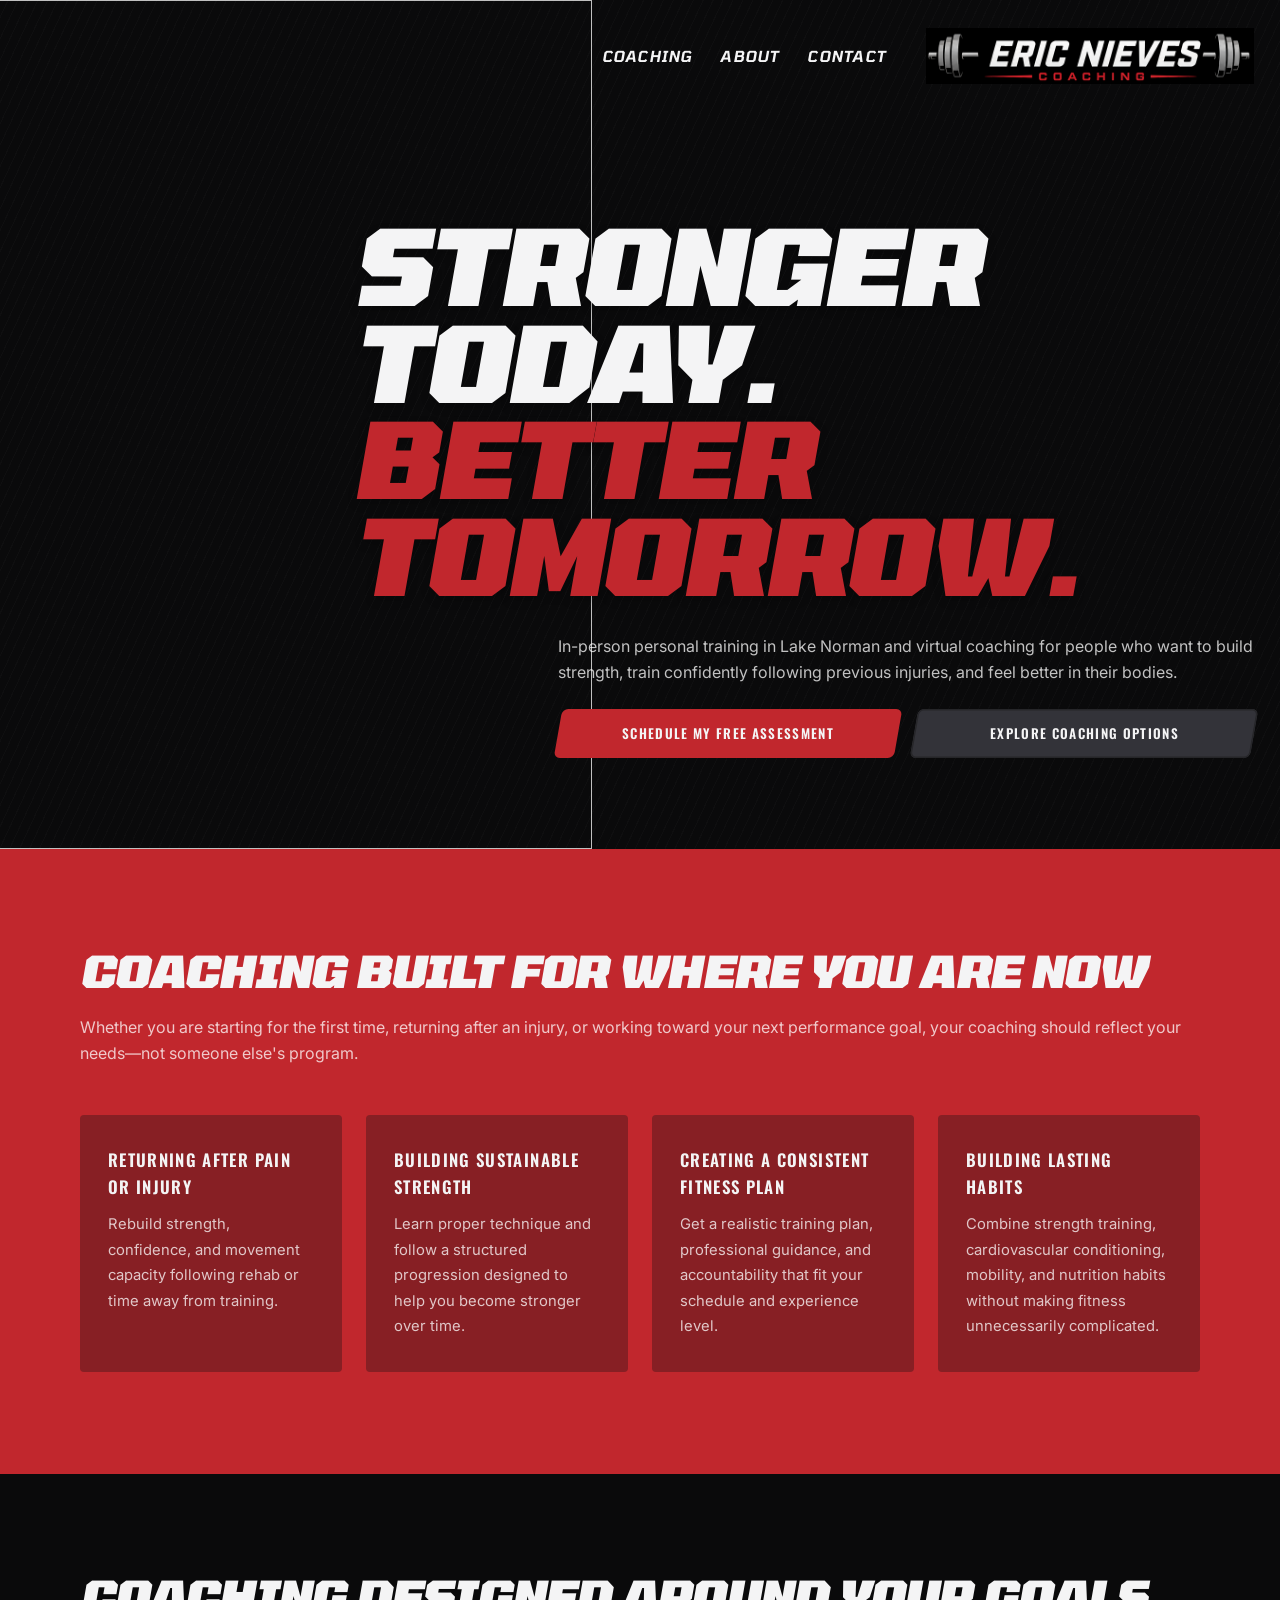
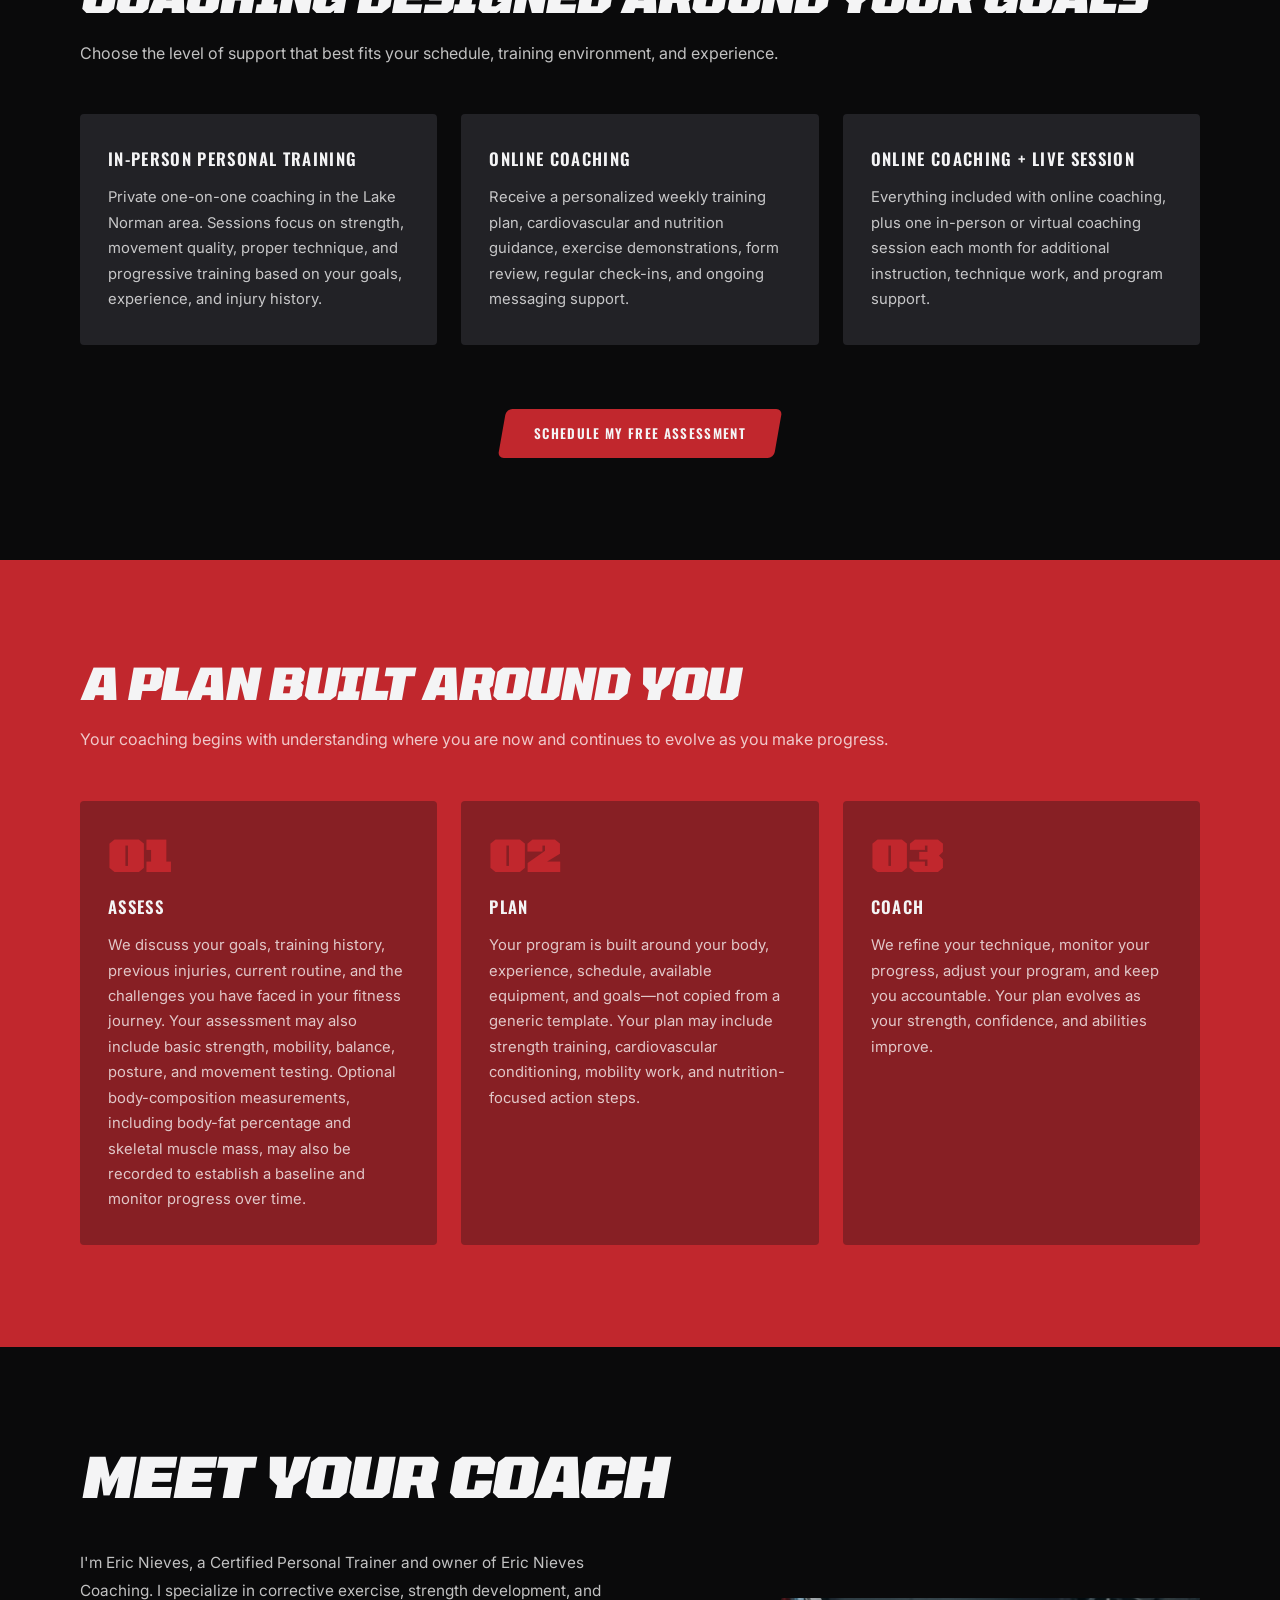
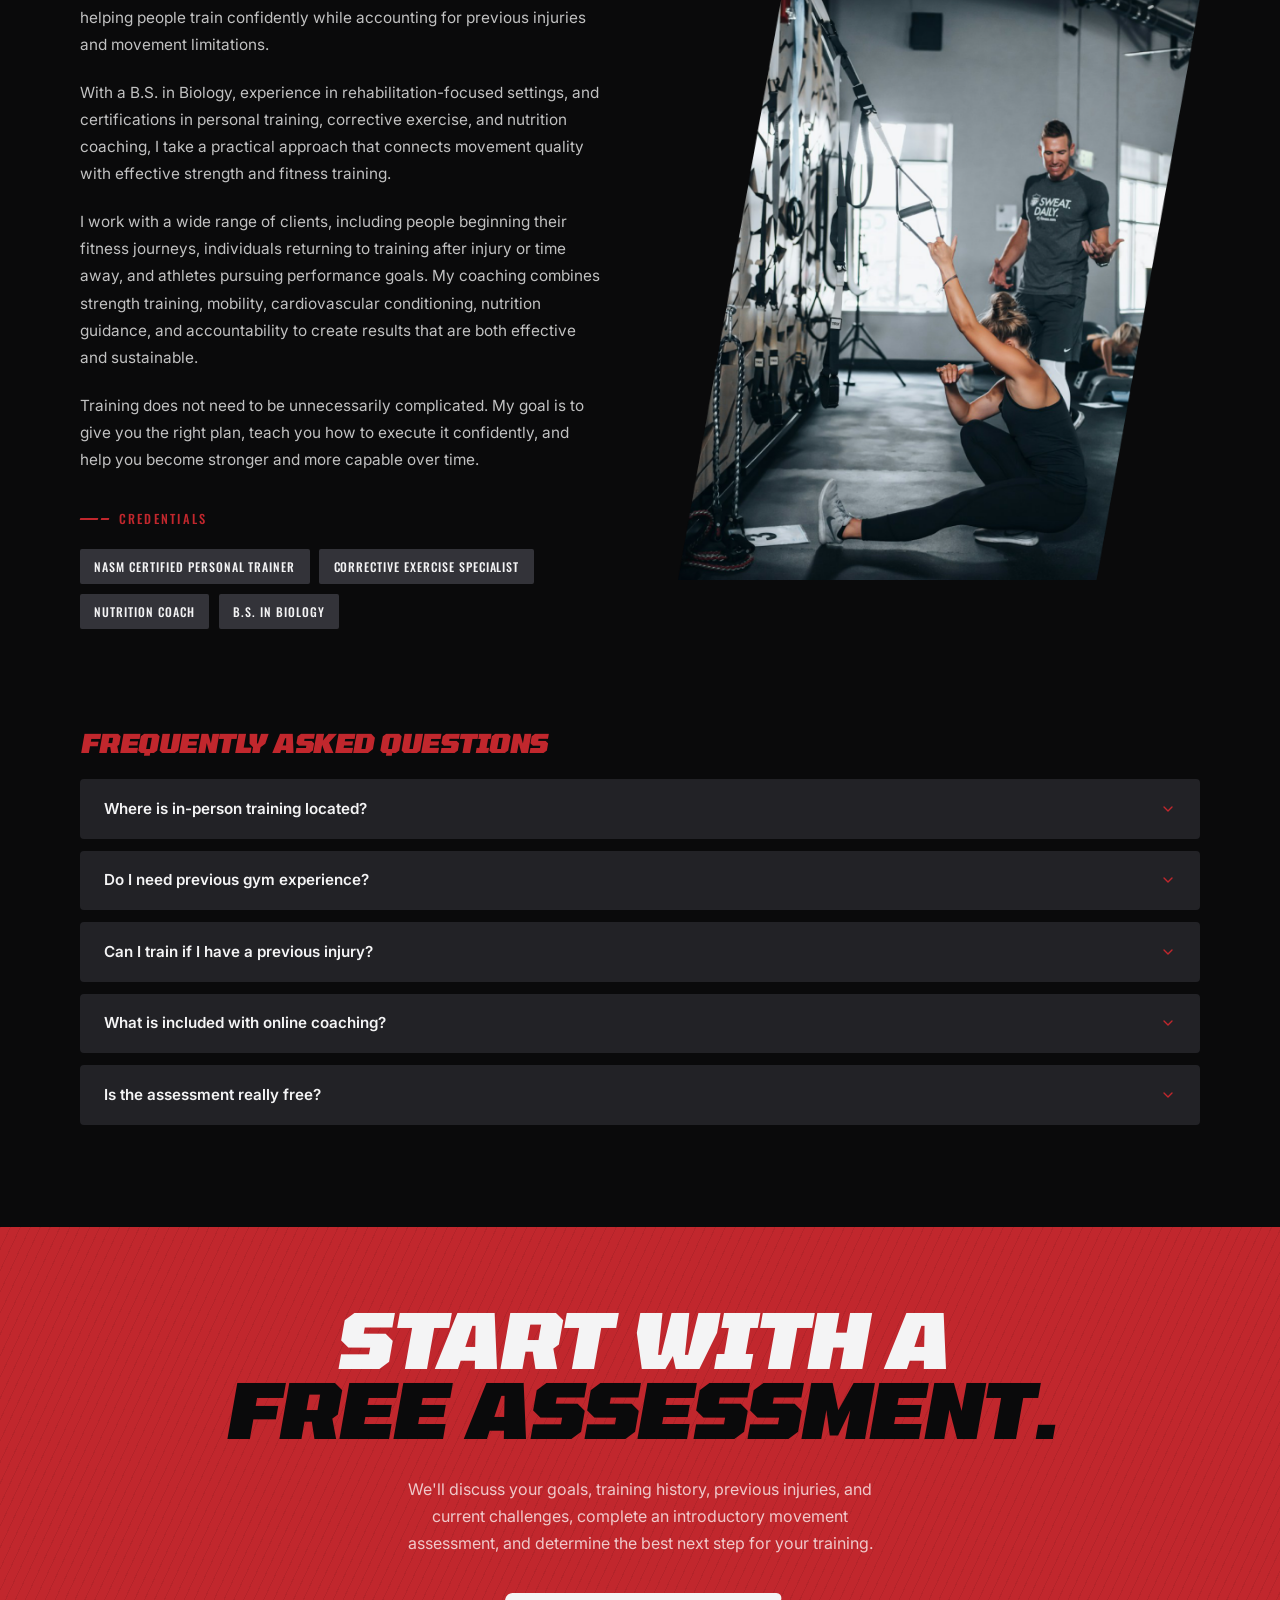
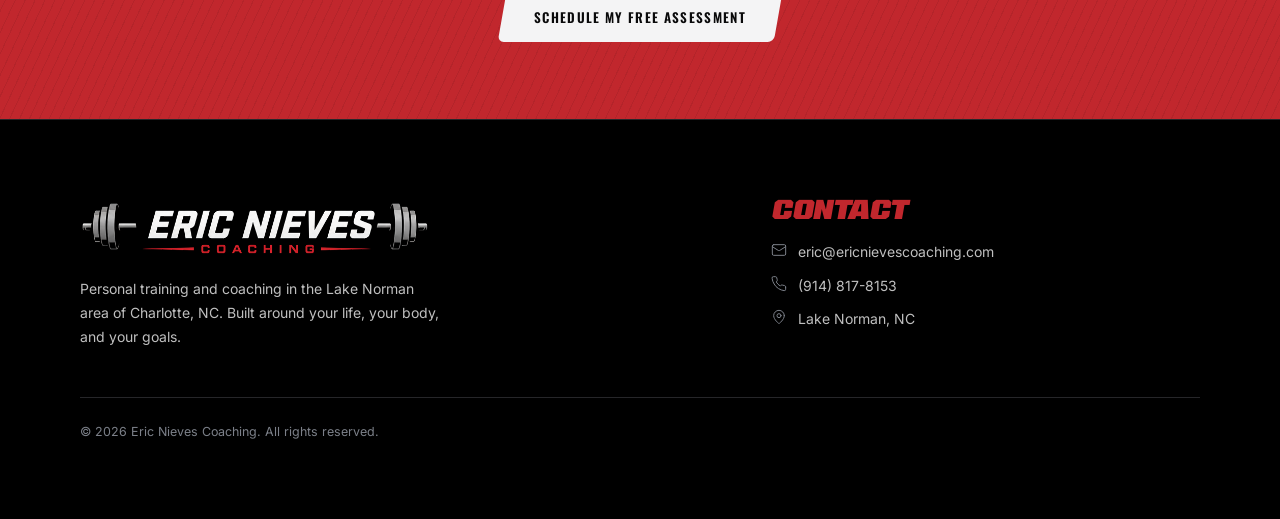
==== commit 21077663: "Update index.html Updated contact phone numbers." ====
--- a/index.html
+++ b/index.html
@@ -405,7 +405,7 @@
             <svg width="16" height="16" viewBox="0 0 24 24" fill="none" stroke="currentColor" stroke-width="1.5" stroke-linecap="round" stroke-linejoin="round" aria-hidden="true">
               <path d="M22 16.92v3a2 2 0 0 1-2.18 2 19.79 19.79 0 0 1-8.63-3.07A19.5 19.5 0 0 1 4.69 12 19.79 19.79 0 0 1 1.65 3.35 2 2 0 0 1 3.63 1h3a2 2 0 0 1 2 1.72c.127.96.361 1.903.7 2.81a2 2 0 0 1-.45 2.11L7.91 8.96a16 16 0 0 0 6 6l.92-.92a2 2 0 0 1 2.11-.45c.907.339 1.85.573 2.81.7A2 2 0 0 1 22 16.92z"/>
             </svg>
-            <a href="tel:+17045550142">(704) 555-0142</a>
+            <a href="tel:+9148178153">(914) 817-8153</a>
           </div>
 
           <div class="footer-contact-item">
@@ -482,7 +482,7 @@
               id="booking-phone"
               name="phone"
               autocomplete="tel"
-              placeholder="(704) 555-0100"
+              placeholder="(914) 817-8153"
               required
             >
           </div>
--- a/style.css
+++ b/style.css
@@ -682,6 +682,194 @@
   margin-bottom: 2rem;
 }
 .cta-band-headline--split .muted-black { color: var(--black); }
+
+/* === PAGE HERO (inner pages, e.g. assessment.html) ===
+   Same nav (.hero-nav and children, reused verbatim) as the homepage
+   hero, but without the full-bleed photo/100svh treatment — just a
+   compact title band for content pages. .hero-nav is absolutely
+   positioned (see above), so .page-hero-inner's padding-top reuses the
+   exact same clamp() as .hero-inner-2 to clear it identically at every
+   breakpoint. */
+.page-hero {
+  position: relative;
+  overflow: hidden;
+  background: var(--black);
+}
+.page-hero-inner {
+  position: relative;
+  z-index: 2;
+  /* Floor stays high enough to clear .hero-nav even at its tallest
+     (stacked logo-over-links, ~142px, between the 970px and 1200px nav
+     breakpoints) — everything above that floor just trims the excess
+     air on taller viewports. */
+  padding-top: clamp(9.5rem, 12vh, 10.5rem);
+  padding-bottom: clamp(2rem, 4vw, 3rem);
+}
+.page-hero-headline {
+  font-size: clamp(2.5rem, 6vw, 4.5rem);
+  margin-bottom: 1rem;
+  text-shadow: 0px 4px 10px rgba(0, 0, 0, 0.25);
+}
+.page-hero-intro { max-width: 42rem; }
+
+/* === PROSE CONTENT (inner pages) ===
+   Long-form body sections narrower than the standard 1200px .container,
+   for comfortable line length. Alternates onto the unused --panel token
+   for a subtle band rhythm between sections instead of the homepage's
+   louder red/black alternation, which reads as too busy over this much
+   running text. */
+.section-panel { background: var(--panel); }
+.prose { max-width: 54rem; margin-inline: auto; }
+
+.body-list {
+  display: flex;
+  flex-direction: column;
+  gap: 0.65rem;
+  margin: 1.25rem 0;
+}
+.body-list li {
+  position: relative;
+  padding-left: 1.4rem;
+  font-size: 0.96rem;
+  color: var(--body-text);
+  line-height: 1.78;
+}
+.body-list li::before {
+  content: '';
+  position: absolute;
+  left: 0;
+  top: 0.8em;
+  width: 9px;
+  height: 2px;
+  background: var(--red-bright);
+  transform: skewX(-18deg);
+}
+
+/* Visually hidden but still announced to screen readers — used on the
+   "opens in a new tab" hint for external links.html cards. */
+.sr-only {
+  position: absolute;
+  width: 1px;
+  height: 1px;
+  padding: 0;
+  margin: -1px;
+  overflow: hidden;
+  clip: rect(0, 0, 0, 0);
+  white-space: nowrap;
+  border: 0;
+}
+
+/* === LINKS PAGE (link-in-bio, links.html) ===
+   No site nav/header — a single centered column, mobile-first since
+   it's opened from an Instagram bio link. min-height:100svh + flex
+   centering means desktop just centers the same narrow column
+   vertically and horizontally instead of ever growing wider. */
+.links-page {
+  position: relative;
+  overflow: hidden;
+  min-height: 100svh;
+  display: flex;
+  align-items: center;
+  justify-content: center;
+  background: var(--black);
+  padding: clamp(3rem, 8vw, 5rem) var(--gutter);
+}
+.links-container {
+  position: relative;
+  z-index: 2;
+  width: 100%;
+  max-width: 26rem;
+  display: flex;
+  flex-direction: column;
+  align-items: center;
+  text-align: center;
+}
+
+/* Same header logo image used at the top of the homepage (.hero-logo
+   img), just sized for a standalone centered header instead of a nav
+   row — falls back to the same .logo-text wordmark on error. */
+.links-logo {
+  height: 3.75rem;
+  width: auto;
+  margin-bottom: 2.75rem;
+}
+.links-logo-text-fallback { margin-bottom: 2.75rem; }
+
+.links-name {
+  font-size: clamp(1.65rem, 6.5vw, 2.6rem);
+  white-space: nowrap;
+  margin-bottom: 0.5rem;
+}
+.links-location {
+  font-family: 'Oswald', sans-serif;
+  font-weight: 500;
+  font-size: 0.78rem;
+  text-transform: uppercase;
+  letter-spacing: 0.16em;
+  color: var(--steel);
+  margin-bottom: 1.25rem;
+}
+.links-tagline {
+  font-size: 0.925rem;
+  color: var(--body-text);
+  line-height: 1.7;
+  max-width: 22rem;
+  margin-bottom: 2.25rem;
+}
+
+.link-list {
+  width: 100%;
+  display: flex;
+  flex-direction: column;
+  gap: 0.85rem;
+}
+.link-card {
+  display: flex;
+  align-items: center;
+  justify-content: space-between;
+  gap: 1rem;
+  width: 100%;
+  background: var(--card-dark);
+  border-radius: var(--radius-lg);
+  padding: 1.1rem 1.35rem;
+  text-align: left;
+  box-shadow: inset 0 0 0 1.5px var(--line);
+  transition: box-shadow var(--ease), transform var(--ease);
+}
+.link-card:hover,
+.link-card:focus-visible {
+  box-shadow: inset 0 0 0 1.5px var(--red-bright);
+  transform: translateY(-1px);
+  outline: none;
+}
+.link-card:active { transform: translateY(0); }
+
+.link-card-text {
+  display: flex;
+  flex-direction: column;
+  gap: 0.3rem;
+  min-width: 0;
+}
+.link-card-title {
+  font-family: 'Oswald', sans-serif;
+  font-weight: 600;
+  font-size: 1rem;
+  text-transform: uppercase;
+  letter-spacing: 0.05em;
+  color: var(--ink);
+}
+.link-card-sub {
+  font-size: 0.82rem;
+  color: var(--body-text);
+  line-height: 1.5;
+}
+.link-card-icon { flex-shrink: 0; color: var(--red-bright); }
+
+.links-footer {
+  margin-top: 2.5rem;
+  font-size: 0.78rem;
+  color: var(--steel);
+}
 
 /* === FOOTER === */
 .site-footer {
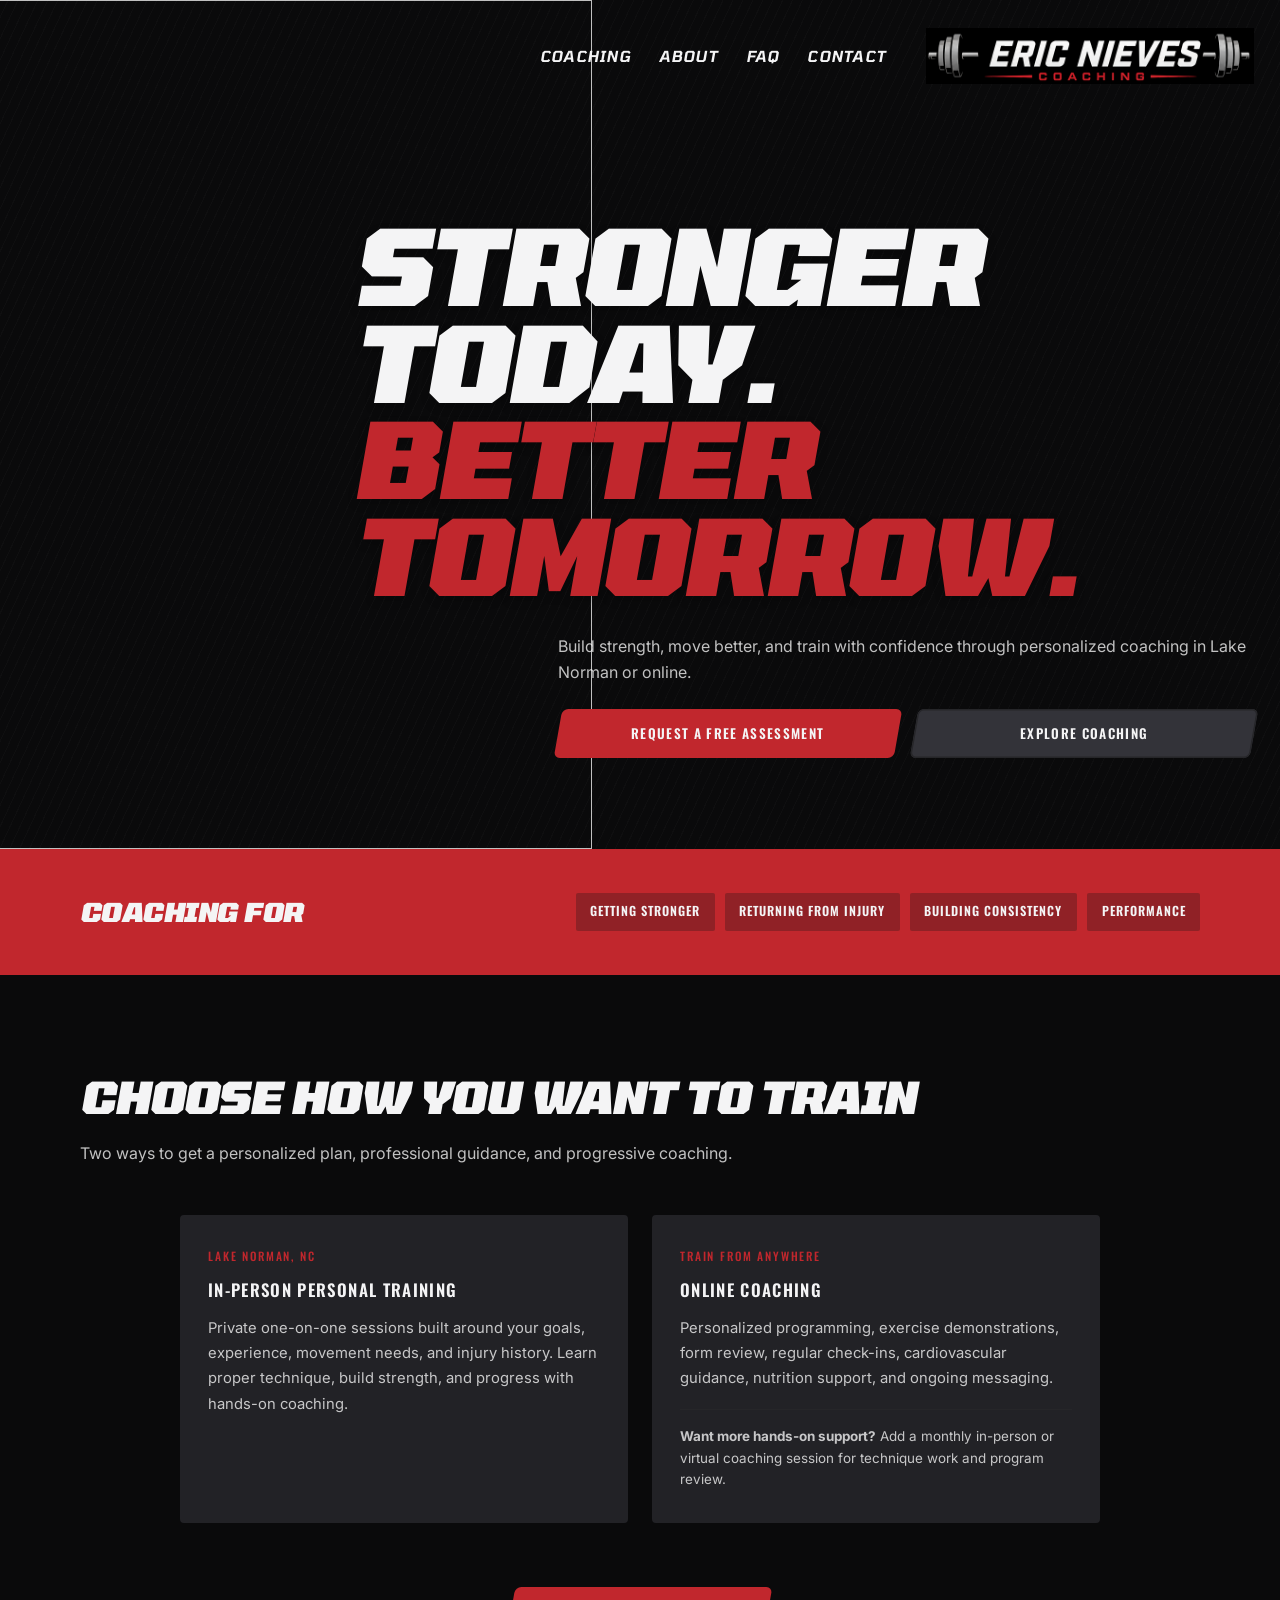
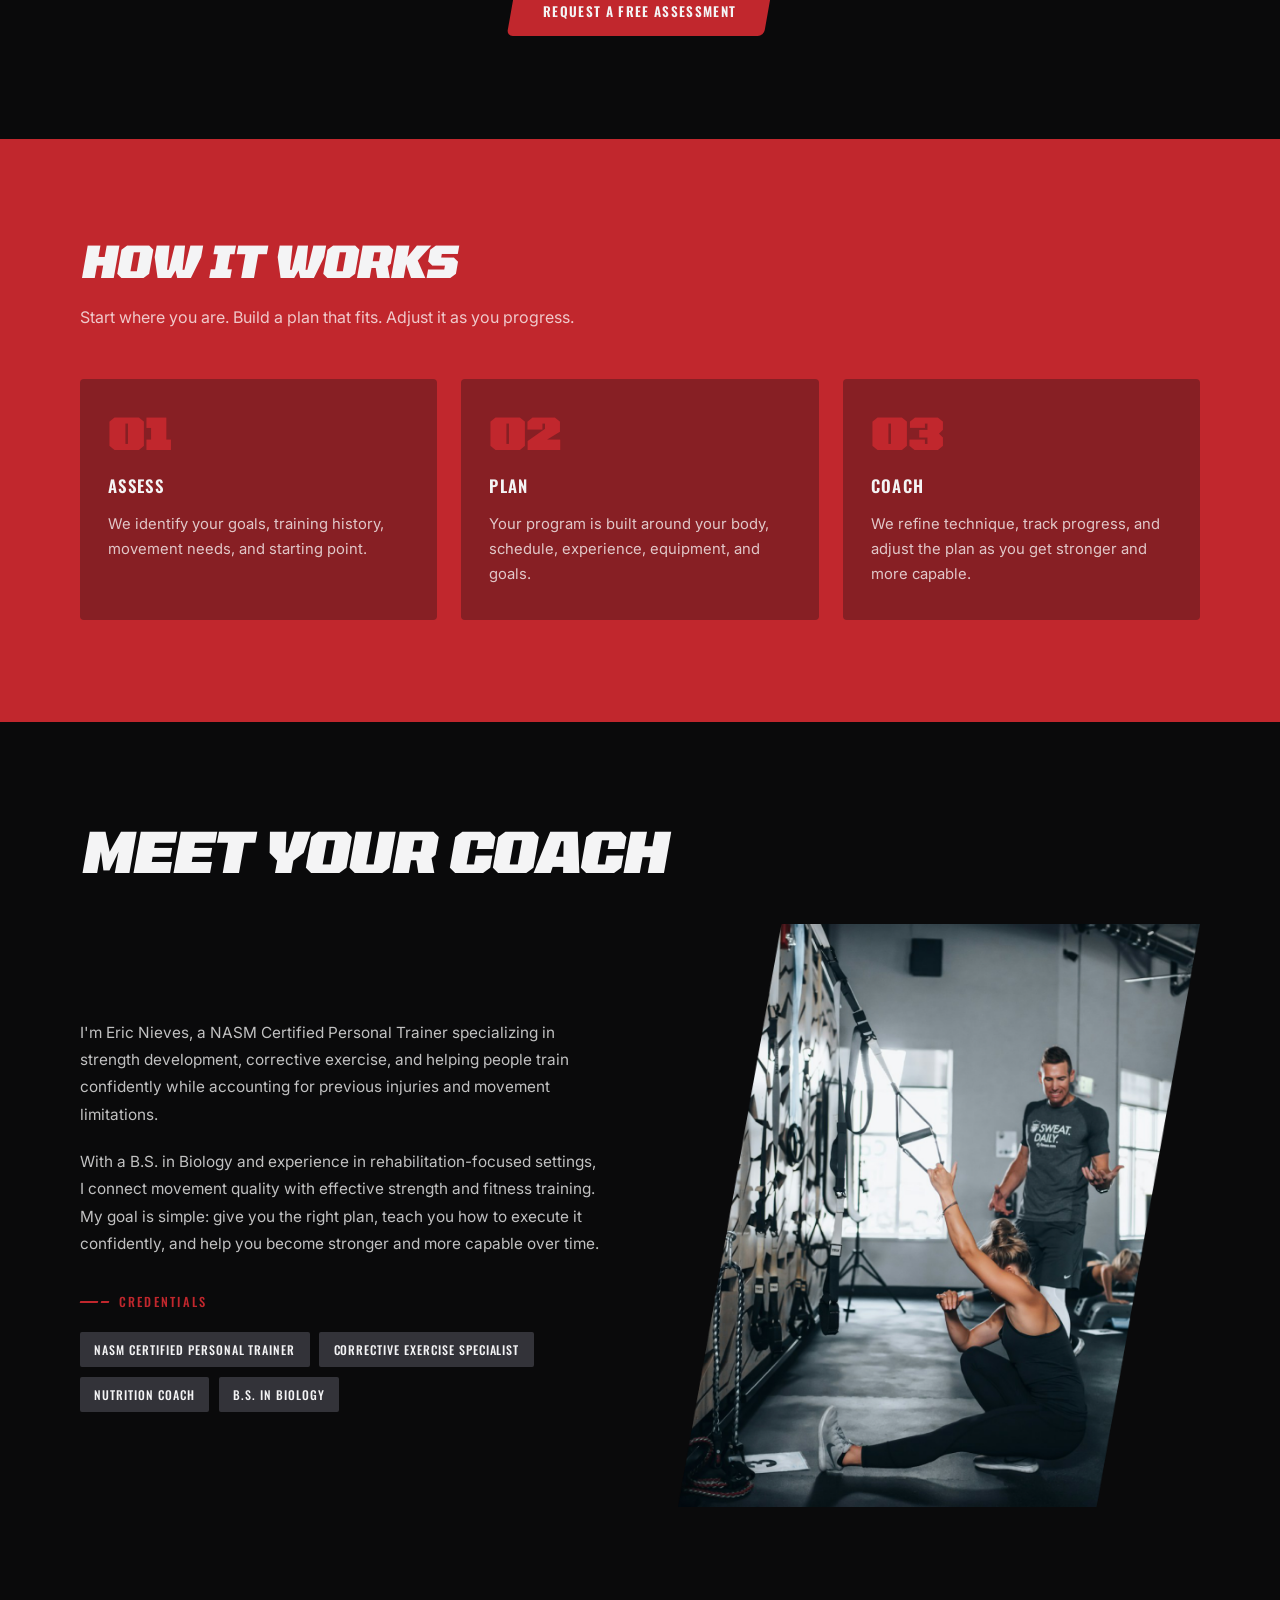
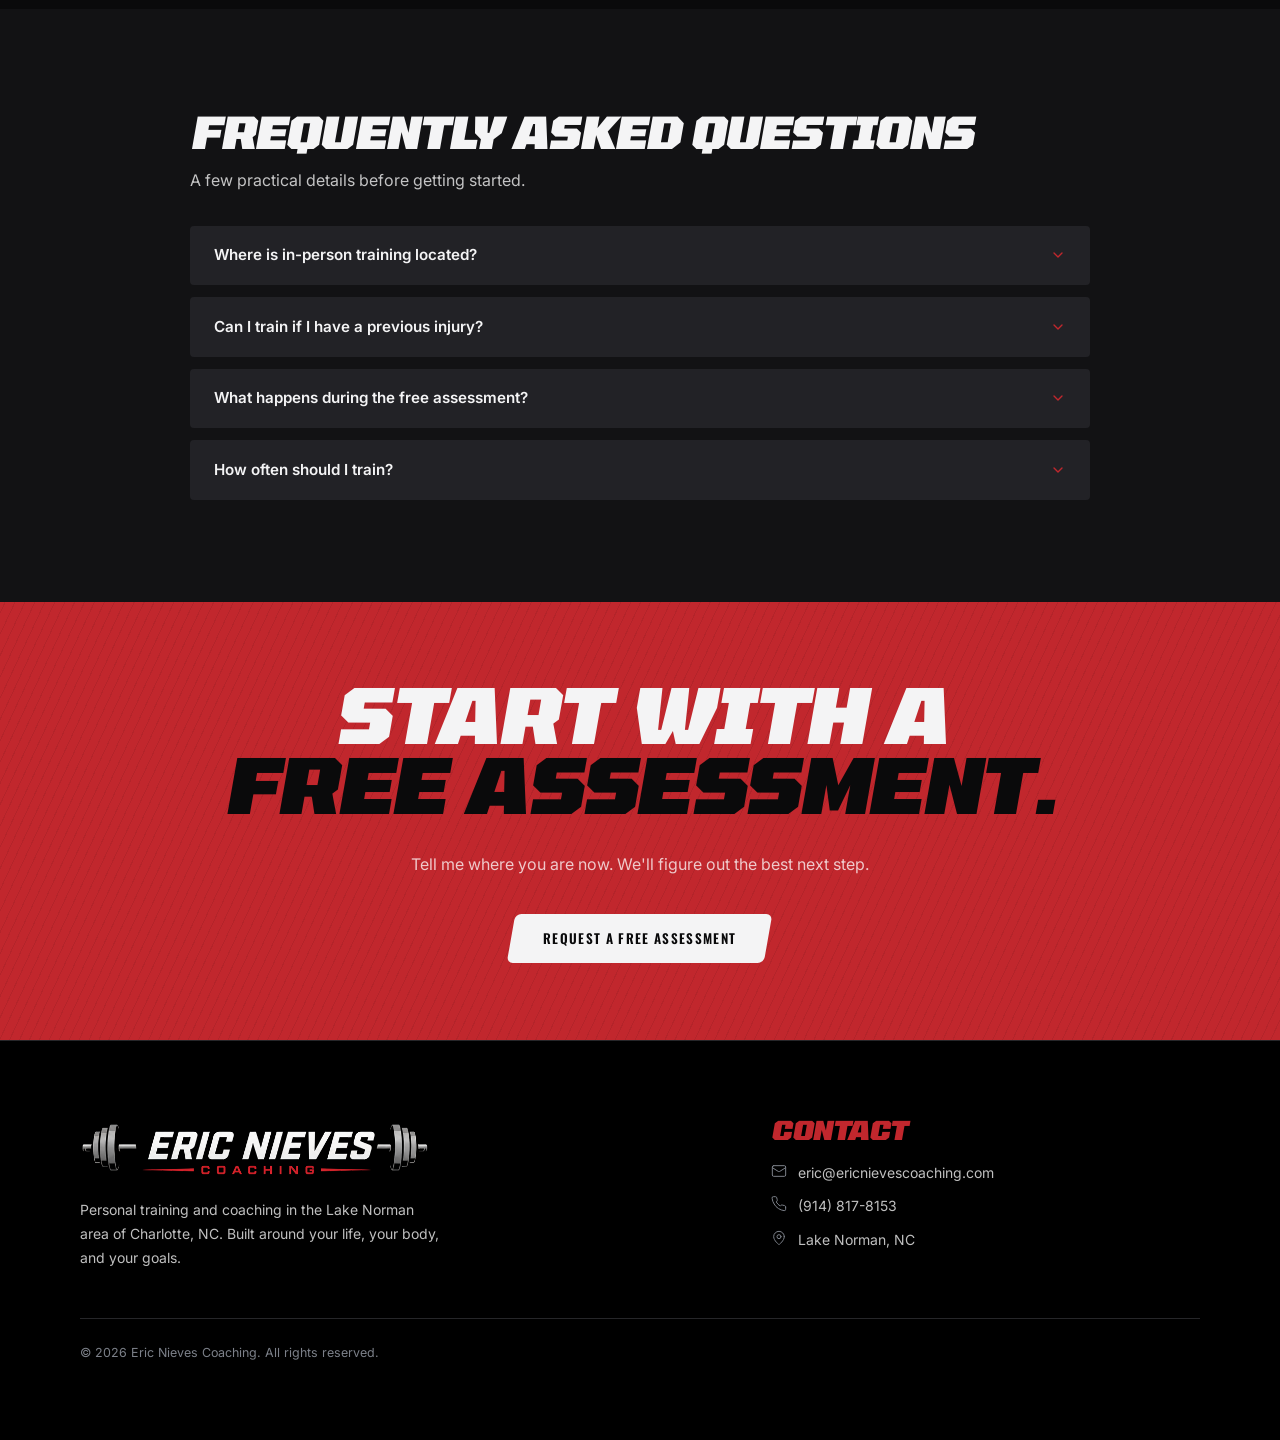
==== commit aee42d86: "Simplify homepage structure and messaging" ====
--- a/index.html
+++ b/index.html
@@ -4,14 +4,110 @@
   <meta charset="UTF-8">
   <meta name="viewport" content="width=device-width, initial-scale=1.0">
   <title>Eric Nieves Coaching — Personal Training in Lake Norman, NC</title>
-  <meta name="description" content="Eric Nieves is a personal trainer in the Lake Norman area of Charlotte, NC. Book a free fitness assessment and start building the body that won't quit.">
+  <meta name="description" content="Personalized in-person training in Lake Norman and online coaching focused on strength, confident movement, and sustainable progress. Request a free assessment.">
   <meta property="og:title" content="Eric Nieves Coaching">
-  <meta property="og:description" content="Personal training and coaching in Lake Norman, NC. Book your free assessment today.">
+  <meta property="og:description" content="Personal training and online coaching built around your body, goals, and starting point. Request a free assessment.">
   <meta property="og:type" content="website">
   <link rel="preconnect" href="https://fonts.googleapis.com">
   <link rel="preconnect" href="https://fonts.gstatic.com" crossorigin>
   <link href="https://fonts.googleapis.com/css2?family=Inter:wght@400;500;600&family=Oswald:wght@500;600&family=Saira+Condensed:ital,wght@1,800&family=Tomorrow:ital,wght@0,900;1,600;1,800&display=swap" rel="stylesheet">
   <link rel="stylesheet" href="style.css">
+
+  <!-- Homepage simplification overrides. Kept local for easy review in this redesign branch. -->
+  <style>
+    .fit-strip {
+      background: var(--red-bright);
+      padding-block: clamp(1.75rem, 4vw, 2.75rem);
+    }
+    .fit-strip-inner {
+      display: flex;
+      align-items: center;
+      justify-content: space-between;
+      gap: 1.5rem 2rem;
+      flex-wrap: wrap;
+    }
+    .fit-strip-label {
+      margin: 0;
+      flex: 0 0 auto;
+      color: var(--ink);
+    }
+    .fit-strip-items {
+      display: flex;
+      align-items: center;
+      justify-content: flex-end;
+      flex-wrap: wrap;
+      gap: 0.65rem;
+      flex: 1 1 36rem;
+    }
+    .fit-chip {
+      display: inline-flex;
+      align-items: center;
+      min-height: 38px;
+      padding: 0.55rem 0.9rem;
+      border-radius: var(--radius);
+      background: rgba(18, 18, 20, 0.28);
+      font-family: 'Oswald', sans-serif;
+      font-weight: 600;
+      font-size: 0.78rem;
+      line-height: 1.2;
+      text-transform: uppercase;
+      letter-spacing: 0.08em;
+      color: var(--ink);
+    }
+    .coaching-options .process-grid {
+      grid-template-columns: repeat(2, minmax(0, 1fr));
+      max-width: 920px;
+      margin-inline: auto;
+      margin-top: 3rem;
+    }
+    .service-kicker {
+      display: block;
+      margin-bottom: 0.7rem;
+      font-family: 'Oswald', sans-serif;
+      font-weight: 500;
+      font-size: 0.72rem;
+      text-transform: uppercase;
+      letter-spacing: 0.16em;
+      color: var(--red-bright);
+    }
+    .service-note {
+      margin-top: 1.1rem;
+      padding-top: 1rem;
+      border-top: 1px solid var(--line);
+      font-size: 0.84rem;
+      color: var(--body-text);
+      line-height: 1.6;
+    }
+    .process .process-body {
+      max-width: 29rem;
+    }
+    .faq-section {
+      background: var(--panel);
+    }
+    .faq-standalone {
+      margin-top: 0;
+      max-width: 900px;
+      margin-inline: auto;
+    }
+    .faq-heading {
+      margin-bottom: 1rem;
+    }
+    .faq-intro {
+      margin-bottom: 2rem;
+      max-width: 42rem;
+    }
+    @media (max-width: 960px) {
+      .coaching-options .process-grid {
+        grid-template-columns: 1fr;
+      }
+      .fit-strip-inner {
+        align-items: flex-start;
+      }
+      .fit-strip-items {
+        justify-content: flex-start;
+      }
+    }
+  </style>
 </head>
 <body>
 
@@ -22,18 +118,16 @@
     ============================================================ -->
     <section class="hero" aria-labelledby="hero-headline">
 
-      <!-- Diagonal wedge portrait, pre-clipped -->
       <div class="hero-photo-wedge" aria-hidden="true">
         <img src="assets/hero-photo-wedge.png" alt="">
       </div>
-      <!-- Diagonal pinstripe texture overlay -->
       <div class="pinstripe" aria-hidden="true"></div>
 
-      <!-- Nav lives inside the hero, not a separate sticky header -->
       <div class="hero-nav">
         <nav class="hero-nav-links" aria-label="Main navigation">
-          <a href="#who-help">Coaching</a>
+          <a href="#coaching-options">Coaching</a>
           <a href="#about">About</a>
+          <a href="#faq">FAQ</a>
           <a href="#contact">Contact</a>
         </nav>
 
@@ -44,15 +138,11 @@
             height="42"
             onerror="this.style.display='none';this.nextElementSibling.style.display='block'"
           >
-          <!-- Text fallback until logo asset is added -->
           <span class="logo-text" style="display:none">
             ERIC&nbsp;<span class="accent">NIEVES</span>&nbsp;COACHING
           </span>
         </a>
 
-        <!-- Smallest breakpoint only: replaces .hero-nav-links with a
-             hamburger that opens #mobile-menu. Icon morphs to an X via
-             the aria-expanded attribute (see style.css). -->
         <button
           type="button"
           class="hero-hamburger"
@@ -66,11 +156,10 @@
         </button>
       </div>
 
-      <!-- Full-screen menu overlay, toggled by .hero-hamburger above
-           (smallest breakpoint only — see main.js). -->
       <nav class="mobile-menu" id="mobile-menu" aria-label="Mobile navigation">
-        <a href="#who-help">Coaching</a>
+        <a href="#coaching-options">Coaching</a>
         <a href="#about">About</a>
+        <a href="#faq">FAQ</a>
         <a href="#contact">Contact</a>
       </nav>
 
@@ -82,56 +171,31 @@
         </h1>
 
         <div class="hero-support">
-          <p class="section-intro">In-person personal training in Lake Norman and virtual coaching for people who want to build strength, train confidently following previous injuries, and feel better in their bodies.</p>
+          <p class="section-intro">Build strength, move better, and train with confidence through personalized coaching in Lake Norman or online.</p>
 
           <div class="hero-ctas">
-            <a href="mailto:eric@ericnievescoaching.com?subject=Free%20assessment%20request" class="btn btn-red btn-skew" data-booking-trigger><span class="btn-label">Schedule my free assessment</span></a>
-            <a href="#coaching-options" class="btn btn-ghost btn-skew"><span class="btn-label">Explore Coaching Options</span></a>
-          </div>
-        </div>
-      </div>
-
-      <!-- Small breakpoint: photo reflows into a plain full-bleed landscape
-           band below the CTAs (no diagonal/skew, per the Figma small frame).
-           Lives outside .hero-inner-2 so it isn't constrained by its side
-           padding and can run the full width of the viewport. -->
+            <a href="mailto:eric@ericnievescoaching.com?subject=Free%20assessment%20request" class="btn btn-red btn-skew" data-booking-trigger><span class="btn-label">Request a free assessment</span></a>
+            <a href="#coaching-options" class="btn btn-ghost btn-skew"><span class="btn-label">Explore coaching</span></a>
+          </div>
+        </div>
+      </div>
+
       <div class="hero-photo-band" aria-hidden="true">
         <img src="assets/hero-photo-band-small.jpg" alt="">
       </div>
     </section>
 
     <!-- ============================================================
-         WHO I HELP
-    ============================================================ -->
-    <section class="who-help" id="who-help" aria-labelledby="who-help-heading">
-      <div class="container">
-
-        <h2 id="who-help-heading" class="display-alt section-headline-2 reveal">Coaching built for where you are now</h2>
-
-        <p class="reveal section-intro">Whether you are starting for the first time, returning after an injury, or working toward your next performance goal, your coaching should reflect your needs—not someone else's program.</p>
-
-        <div class="who-grid">
-
-          <article class="process-card reveal">
-            <h3 class="process-title">Returning After Pain or Injury</h3>
-            <p class="process-body">Rebuild strength, confidence, and movement capacity following rehab or time away from training.</p>
-          </article>
-
-          <article class="process-card reveal">
-            <h3 class="process-title">Building Sustainable Strength</h3>
-            <p class="process-body">Learn proper technique and follow a structured progression designed to help you become stronger over time.</p>
-          </article>
-
-          <article class="process-card reveal">
-            <h3 class="process-title">Creating a Consistent Fitness Plan</h3>
-            <p class="process-body">Get a realistic training plan, professional guidance, and accountability that fit your schedule and experience level.</p>
-          </article>
-
-          <article class="process-card reveal">
-            <h3 class="process-title">Building Lasting Habits</h3>
-            <p class="process-body">Combine strength training, cardiovascular conditioning, mobility, and nutrition habits without making fitness unnecessarily complicated.</p>
-          </article>
-
+         QUICK FIT STRIP
+    ============================================================ -->
+    <section class="fit-strip" aria-label="Who coaching is for">
+      <div class="container fit-strip-inner">
+        <p class="display-alt footer-col-title fit-strip-label reveal">Coaching for</p>
+        <div class="fit-strip-items reveal">
+          <span class="fit-chip">Getting Stronger</span>
+          <span class="fit-chip">Returning From Injury</span>
+          <span class="fit-chip">Building Consistency</span>
+          <span class="fit-chip">Performance</span>
         </div>
       </div>
     </section>
@@ -142,31 +206,28 @@
     <section class="coaching-options" id="coaching-options" aria-labelledby="coaching-options-heading">
       <div class="container">
 
-        <h2 id="coaching-options-heading" class="display-alt section-headline-2 reveal">Coaching designed around your goals</h2>
-
-        <p class="reveal section-intro">Choose the level of support that best fits your schedule, training environment, and experience.</p>
+        <h2 id="coaching-options-heading" class="display-alt section-headline-2 reveal">Choose how you want to train</h2>
+        <p class="reveal section-intro">Two ways to get a personalized plan, professional guidance, and progressive coaching.</p>
 
         <div class="process-grid">
 
           <article class="who-card reveal">
+            <span class="service-kicker">Lake Norman, NC</span>
             <h3 class="who-card-title">In-Person Personal Training</h3>
-            <p class="who-card-body">Private one-on-one coaching in the Lake Norman area. Sessions focus on strength, movement quality, proper technique, and progressive training based on your goals, experience, and injury history.</p>
+            <p class="who-card-body">Private one-on-one sessions built around your goals, experience, movement needs, and injury history. Learn proper technique, build strength, and progress with hands-on coaching.</p>
           </article>
 
           <article class="who-card reveal">
+            <span class="service-kicker">Train From Anywhere</span>
             <h3 class="who-card-title">Online Coaching</h3>
-            <p class="who-card-body">Receive a personalized weekly training plan, cardiovascular and nutrition guidance, exercise demonstrations, form review, regular check-ins, and ongoing messaging support.</p>
+            <p class="who-card-body">Personalized programming, exercise demonstrations, form review, regular check-ins, cardiovascular guidance, nutrition support, and ongoing messaging.</p>
+            <p class="service-note"><strong>Want more hands-on support?</strong> Add a monthly in-person or virtual coaching session for technique work and program review.</p>
           </article>
 
-          <article class="who-card reveal">
-            <h3 class="who-card-title">Online Coaching + Live Session</h3>
-            <p class="who-card-body">Everything included with online coaching, plus one in-person or virtual coaching session each month for additional instruction, technique work, and program support.</p>
-          </article>
-
         </div>
 
         <div class="coaching-options-cta">
-          <a href="mailto:eric@ericnievescoaching.com?subject=Free%20assessment%20request" class="btn btn-red btn-skew" data-booking-trigger><span class="btn-label">Schedule my free assessment</span></a>
+          <a href="mailto:eric@ericnievescoaching.com?subject=Free%20assessment%20request" class="btn btn-red btn-skew" data-booking-trigger><span class="btn-label">Request a free assessment</span></a>
         </div>
 
       </div>
@@ -178,49 +239,38 @@
     <section class="process" id="process" aria-labelledby="process-heading">
       <div class="container">
 
-        <h2 id="process-heading" class="display-alt section-headline-2 reveal">A plan built around you</h2>
-
-        <p class="section-intro">Your coaching begins with understanding where you are now and continues to evolve as you make progress.</p>
+        <h2 id="process-heading" class="display-alt section-headline-2 reveal">How it works</h2>
+        <p class="section-intro">Start where you are. Build a plan that fits. Adjust it as you progress.</p>
 
         <div class="process-grid">
 
           <article class="process-card reveal">
             <span class="process-num" aria-hidden="true">01</span>
             <h3 class="process-title">Assess</h3>
-            <p class="process-body">
-              We discuss your goals, training history, previous injuries, current routine,
-              and the challenges you have faced in your fitness journey. Your assessment may
-              also include basic strength, mobility, balance, posture, and movement testing.
-              Optional body-composition measurements, including body-fat percentage and
-              skeletal muscle mass, may also be recorded to establish a baseline and monitor
-              progress over time.
-            </p>
+            <p class="process-body">We identify your goals, training history, movement needs, and starting point.</p>
           </article>
 
           <article class="process-card reveal">
             <span class="process-num" aria-hidden="true">02</span>
             <h3 class="process-title">Plan</h3>
-            <p class="process-body">
-              Your program is built around your body, experience, schedule, available
-              equipment, and goals—not copied from a generic template. Your plan may
-              include strength training, cardiovascular conditioning, mobility work, and
-              nutrition-focused action steps.
-            </p>
+            <p class="process-body">Your program is built around your body, schedule, experience, equipment, and goals.</p>
           </article>
 
           <article class="process-card reveal">
             <span class="process-num" aria-hidden="true">03</span>
             <h3 class="process-title">Coach</h3>
-            <p class="process-body">
-              We refine your technique, monitor your progress, adjust your program, and
-              keep you accountable. Your plan evolves as your strength, confidence, and
-              abilities improve.
-            </p>
+            <p class="process-body">We refine technique, track progress, and adjust the plan as you get stronger and more capable.</p>
           </article>
 
         </div>
       </div>
     </section>
+
+    <!-- ============================================================
+         RESULTS / TESTIMONIALS
+         Add real client proof here when approved testimonials are available.
+         Keeping this out of the visible page avoids inventing client claims.
+    ============================================================ -->
 
     <!-- ============================================================
          ABOUT
@@ -231,31 +281,13 @@
 
         <div class="two-col">
 
-          <!-- Text -->
           <div class="reveal-left">
             <div class="about-body">
               <p>
-                I'm Eric Nieves, a Certified Personal Trainer and owner of Eric Nieves Coaching.
-                I specialize in corrective exercise, strength development, and helping people
-                train confidently while accounting for previous injuries and movement limitations.
+                I'm Eric Nieves, a NASM Certified Personal Trainer specializing in strength development, corrective exercise, and helping people train confidently while accounting for previous injuries and movement limitations.
               </p>
               <p>
-                With a B.S. in Biology, experience in rehabilitation-focused settings, and
-                certifications in personal training, corrective exercise, and nutrition coaching,
-                I take a practical approach that connects movement quality with effective strength
-                and fitness training.
-              </p>
-              <p>
-                I work with a wide range of clients, including people beginning their fitness
-                journeys, individuals returning to training after injury or time away, and
-                athletes pursuing performance goals. My coaching combines strength training,
-                mobility, cardiovascular conditioning, nutrition guidance, and accountability to
-                create results that are both effective and sustainable.
-              </p>
-              <p>
-                Training does not need to be unnecessarily complicated. My goal is to give you
-                the right plan, teach you how to execute it confidently, and help you become
-                stronger and more capable over time.
+                With a B.S. in Biology and experience in rehabilitation-focused settings, I connect movement quality with effective strength and fitness training. My goal is simple: give you the right plan, teach you how to execute it confidently, and help you become stronger and more capable over time.
               </p>
             </div>
 
@@ -270,23 +302,26 @@
             </div>
           </div>
 
-          <!-- Photo (hidden on tablet/mobile via CSS) -->
           <div class="about-photo-wrap reveal-right" aria-hidden="true">
             <img src="assets/about-photo-wedge.png" alt="" class="about-photo">
           </div>
 
-          <!-- Mobile-only: photo reflows into a horizontal skewed band above the text -->
           <div class="about-photo-band" aria-hidden="true">
             <img src="assets/mobile-about-photo.png" alt="">
           </div>
 
         </div>
-
-        <!-- FAQ — native <details>/<summary> so open/close, keyboard (Enter/Space
-             on the summary), and touch all come from the browser for free,
-             no custom JS. -->
-        <div class="faq">
-          <p class="display-alt footer-col-title">Frequently asked questions</p>
+      </div>
+    </section>
+
+    <!-- ============================================================
+         FAQ
+    ============================================================ -->
+    <section class="faq-section" id="faq" aria-labelledby="faq-heading">
+      <div class="container">
+        <div class="faq faq-standalone">
+          <h2 id="faq-heading" class="display-alt section-headline-2 faq-heading reveal">Frequently asked questions</h2>
+          <p class="section-intro faq-intro reveal">A few practical details before getting started.</p>
 
           <div class="faq-list">
             <details class="faq-item">
@@ -296,17 +331,7 @@
                   <polyline points="6 9 12 15 18 9"/>
                 </svg>
               </summary>
-              <p class="faq-answer">In-person coaching is available in the Lake Norman area. Exact location details are provided when an assessment is scheduled.</p>
-            </details>
-
-            <details class="faq-item">
-              <summary class="faq-question">
-                Do I need previous gym experience?
-                <svg class="faq-icon" width="16" height="16" viewBox="0 0 24 24" fill="none" stroke="currentColor" stroke-width="2" stroke-linecap="round" stroke-linejoin="round" aria-hidden="true">
-                  <polyline points="6 9 12 15 18 9"/>
-                </svg>
-              </summary>
-              <p class="faq-answer">No. Coaching is adapted to your current experience, ability, and comfort level.</p>
+              <p class="faq-answer">In-person coaching is available in the Lake Norman area. Exact location details are provided when an assessment is arranged.</p>
             </details>
 
             <details class="faq-item">
@@ -321,22 +346,22 @@
 
             <details class="faq-item">
               <summary class="faq-question">
-                What is included with online coaching?
+                What happens during the free assessment?
                 <svg class="faq-icon" width="16" height="16" viewBox="0 0 24 24" fill="none" stroke="currentColor" stroke-width="2" stroke-linecap="round" stroke-linejoin="round" aria-hidden="true">
                   <polyline points="6 9 12 15 18 9"/>
                 </svg>
               </summary>
-              <p class="faq-answer">Online coaching includes personalized programming, exercise demonstrations, form review, regular check-ins, cardio and nutrition guidance, and messaging support.</p>
+              <p class="faq-answer">We'll discuss your goals, training history, previous injuries, current routine, and what has been getting in the way. From there, we'll determine the most useful next step for your training.</p>
             </details>
 
             <details class="faq-item">
               <summary class="faq-question">
-                Is the assessment really free?
+                How often should I train?
                 <svg class="faq-icon" width="16" height="16" viewBox="0 0 24 24" fill="none" stroke="currentColor" stroke-width="2" stroke-linecap="round" stroke-linejoin="round" aria-hidden="true">
                   <polyline points="6 9 12 15 18 9"/>
                 </svg>
               </summary>
-              <p class="faq-answer">Yes. The introductory assessment allows us to discuss your goals, evaluate your needs, and determine whether coaching is a good fit.</p>
+              <p class="faq-answer">That depends on your goals, schedule, recovery, and training experience. After your assessment, we'll build a realistic weekly structure you can actually maintain.</p>
             </details>
           </div>
         </div>
@@ -352,8 +377,8 @@
         <h2 id="cta-heading" class="display-alt cta-band-headline cta-band-headline--split">
           Start with a<br class="cta-break"> <span class="muted-black">free assessment.</span>
         </h2>
-        <p class="cta-band-sub">We'll discuss your goals, training history, previous injuries, and current challenges, complete an introductory movement assessment, and determine the best next step for your training.</p>
-        <a href="mailto:eric@ericnievescoaching.com?subject=Free%20assessment%20request" class="btn btn-white btn-skew" data-booking-trigger><span class="btn-label">Schedule my free assessment</span></a>
+        <p class="cta-band-sub">Tell me where you are now. We'll figure out the best next step.</p>
+        <a href="mailto:eric@ericnievescoaching.com?subject=Free%20assessment%20request" class="btn btn-white btn-skew" data-booking-trigger><span class="btn-label">Request a free assessment</span></a>
       </div>
     </section>
 
@@ -366,7 +391,6 @@
     <div class="container">
       <div class="footer-grid footer-grid--simple">
 
-        <!-- Branding -->
         <div>
           <a href="index.html" aria-label="Eric Nieves Coaching — Home">
             <img
@@ -375,7 +399,6 @@
               class="footer-logo-img"
               onerror="this.style.display='none';this.nextElementSibling.style.display='block'"
             >
-            <!-- Text fallback until logo asset is added -->
             <div class="footer-logo-text" style="display:none">
               <span class="en">EN<span class="accent"> ·</span></span>
               <span class="sub">Eric Nieves Coaching</span>
@@ -387,12 +410,10 @@
           </p>
         </div>
 
-        <!-- Contact -->
         <div>
           <p class="display-alt footer-col-title">Contact</p>
 
           <div class="footer-contact-item">
-            <!-- Email icon -->
             <svg width="16" height="16" viewBox="0 0 24 24" fill="none" stroke="currentColor" stroke-width="1.5" stroke-linecap="round" stroke-linejoin="round" aria-hidden="true">
               <rect x="2" y="4" width="20" height="16" rx="2"/>
               <path d="m22 7-8.97 5.7a1.94 1.94 0 0 1-2.06 0L2 7"/>
@@ -401,7 +422,6 @@
           </div>
 
           <div class="footer-contact-item">
-            <!-- Phone icon -->
             <svg width="16" height="16" viewBox="0 0 24 24" fill="none" stroke="currentColor" stroke-width="1.5" stroke-linecap="round" stroke-linejoin="round" aria-hidden="true">
               <path d="M22 16.92v3a2 2 0 0 1-2.18 2 19.79 19.79 0 0 1-8.63-3.07A19.5 19.5 0 0 1 4.69 12 19.79 19.79 0 0 1 1.65 3.35 2 2 0 0 1 3.63 1h3a2 2 0 0 1 2 1.72c.127.96.361 1.903.7 2.81a2 2 0 0 1-.45 2.11L7.91 8.96a16 16 0 0 0 6 6l.92-.92a2 2 0 0 1 2.11-.45c.907.339 1.85.573 2.81.7A2 2 0 0 1 22 16.92z"/>
             </svg>
@@ -409,7 +429,6 @@
           </div>
 
           <div class="footer-contact-item">
-            <!-- Location icon -->
             <svg width="16" height="16" viewBox="0 0 24 24" fill="none" stroke="currentColor" stroke-width="1.5" stroke-linecap="round" stroke-linejoin="round" aria-hidden="true">
               <path d="M20 10c0 6-8 12-8 12S4 16 4 10a8 8 0 0 1 16 0Z"/>
               <circle cx="12" cy="10" r="3"/>
@@ -427,11 +446,11 @@
   </footer>
 
   <script>document.getElementById('yr').textContent = new Date().getFullYear();</script>
+
   <!-- ============================================================
-       BOOKING MODAL — quick lead form, triggered by every
-       "free assessment" CTA. Submitting opens the visitor's email
-       client with a pre-filled message to Eric (mailto: — no
-       backend required). See main.js for the trigger/submit logic.
+       ASSESSMENT REQUEST MODAL
+       The current implementation opens the visitor's email app with a
+       pre-filled message. It does not submit to a server-side form.
   ============================================================ -->
   <div class="booking-modal" id="booking-modal" aria-hidden="true">
     <div class="booking-modal-overlay" data-booking-close></div>
@@ -443,10 +462,10 @@
       </button>
 
       <p class="eyebrow"><span class="rule" aria-hidden="true"></span>Free assessment</p>
-      <h2 id="booking-modal-heading" class="display-alt booking-modal-heading">Book your session</h2>
-      <p class="booking-modal-email">Prefer email? Reach Eric directly at <a href="mailto:eric@ericnievescoaching.com">eric@ericnievescoaching.com</a></p>
-
-      <form id="booking-form" novalidate aria-label="Book a free assessment">
+      <h2 id="booking-modal-heading" class="display-alt booking-modal-heading">Request your assessment</h2>
+      <p class="booking-modal-email">Fill this out and your email app will open with the request ready to send. Prefer email? Reach Eric directly at <a href="mailto:eric@ericnievescoaching.com">eric@ericnievescoaching.com</a></p>
+
+      <form id="booking-form" novalidate aria-label="Request a free assessment">
 
         <div class="form-group">
           <label class="form-label" for="booking-name">Name <span aria-hidden="true">*</span></label>
@@ -494,7 +513,7 @@
             <option value="" selected>Select an option</option>
             <option value="In-Person">In-Person</option>
             <option value="Online">Online</option>
-            <option value="Hybrid (Online + Live Session)">Hybrid (Online + Live Session)</option>
+            <option value="Online + monthly live session">Online + monthly live session</option>
           </select>
         </div>
 
@@ -534,7 +553,7 @@
         <div class="form-submit-row">
           <button type="submit" class="btn btn-red btn-skew">
             <span class="btn-label">
-              Send request
+              Open email request
               <svg width="16" height="16" viewBox="0 0 24 24" fill="none" stroke="currentColor" stroke-width="2" stroke-linecap="round" stroke-linejoin="round" aria-hidden="true">
                 <path d="M5 12h14M12 5l7 7-7 7"/>
               </svg>
@@ -542,9 +561,8 @@
           </button>
         </div>
 
-        <!-- Shown after JS builds the mailto link -->
         <div id="booking-form-confirmation" class="form-confirmation" role="status" aria-live="polite">
-          Your request has been received. I'll contact you shortly to discuss your goals and schedule your assessment.
+          Your email app should now be open with the request ready to send. If it did not open, email eric@ericnievescoaching.com directly.
         </div>
 
       </form>
@@ -553,4 +571,4 @@
 
   <script src="main.js"></script>
 </body>
-</html>
+</html>
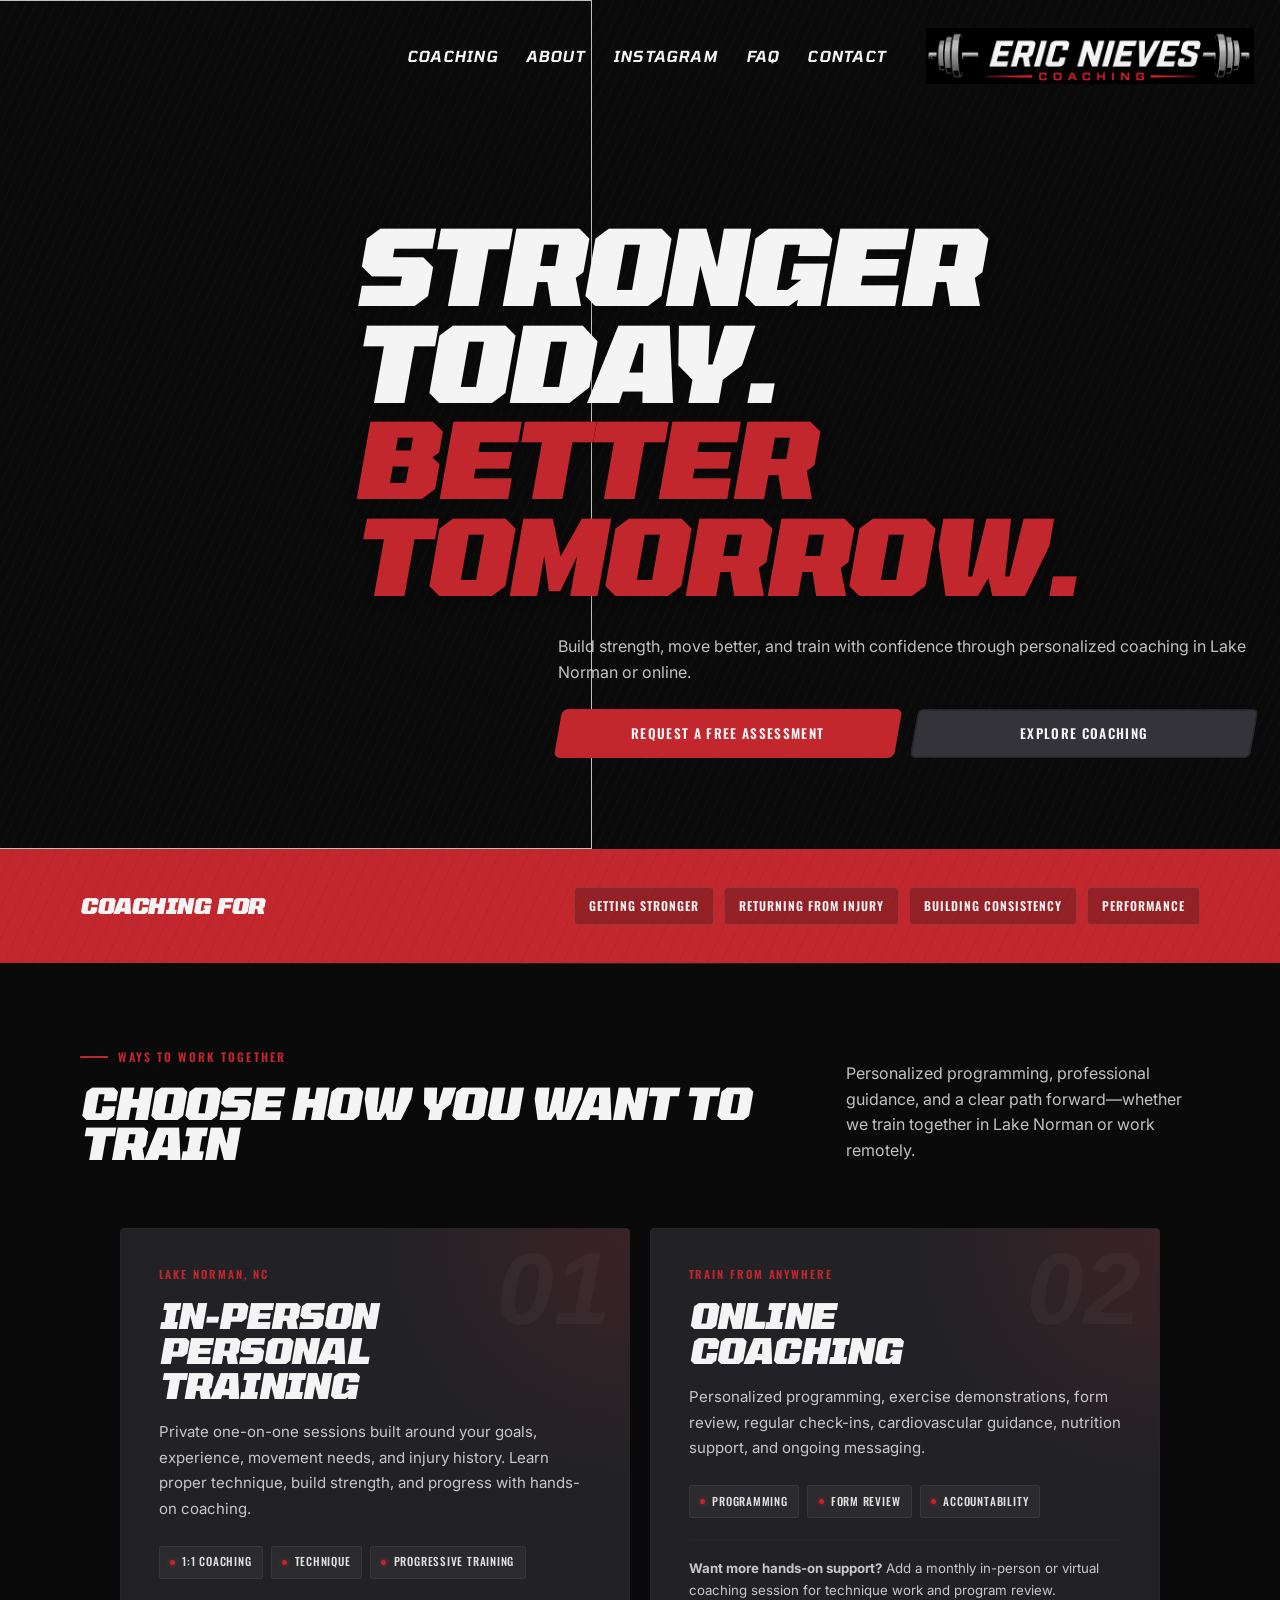
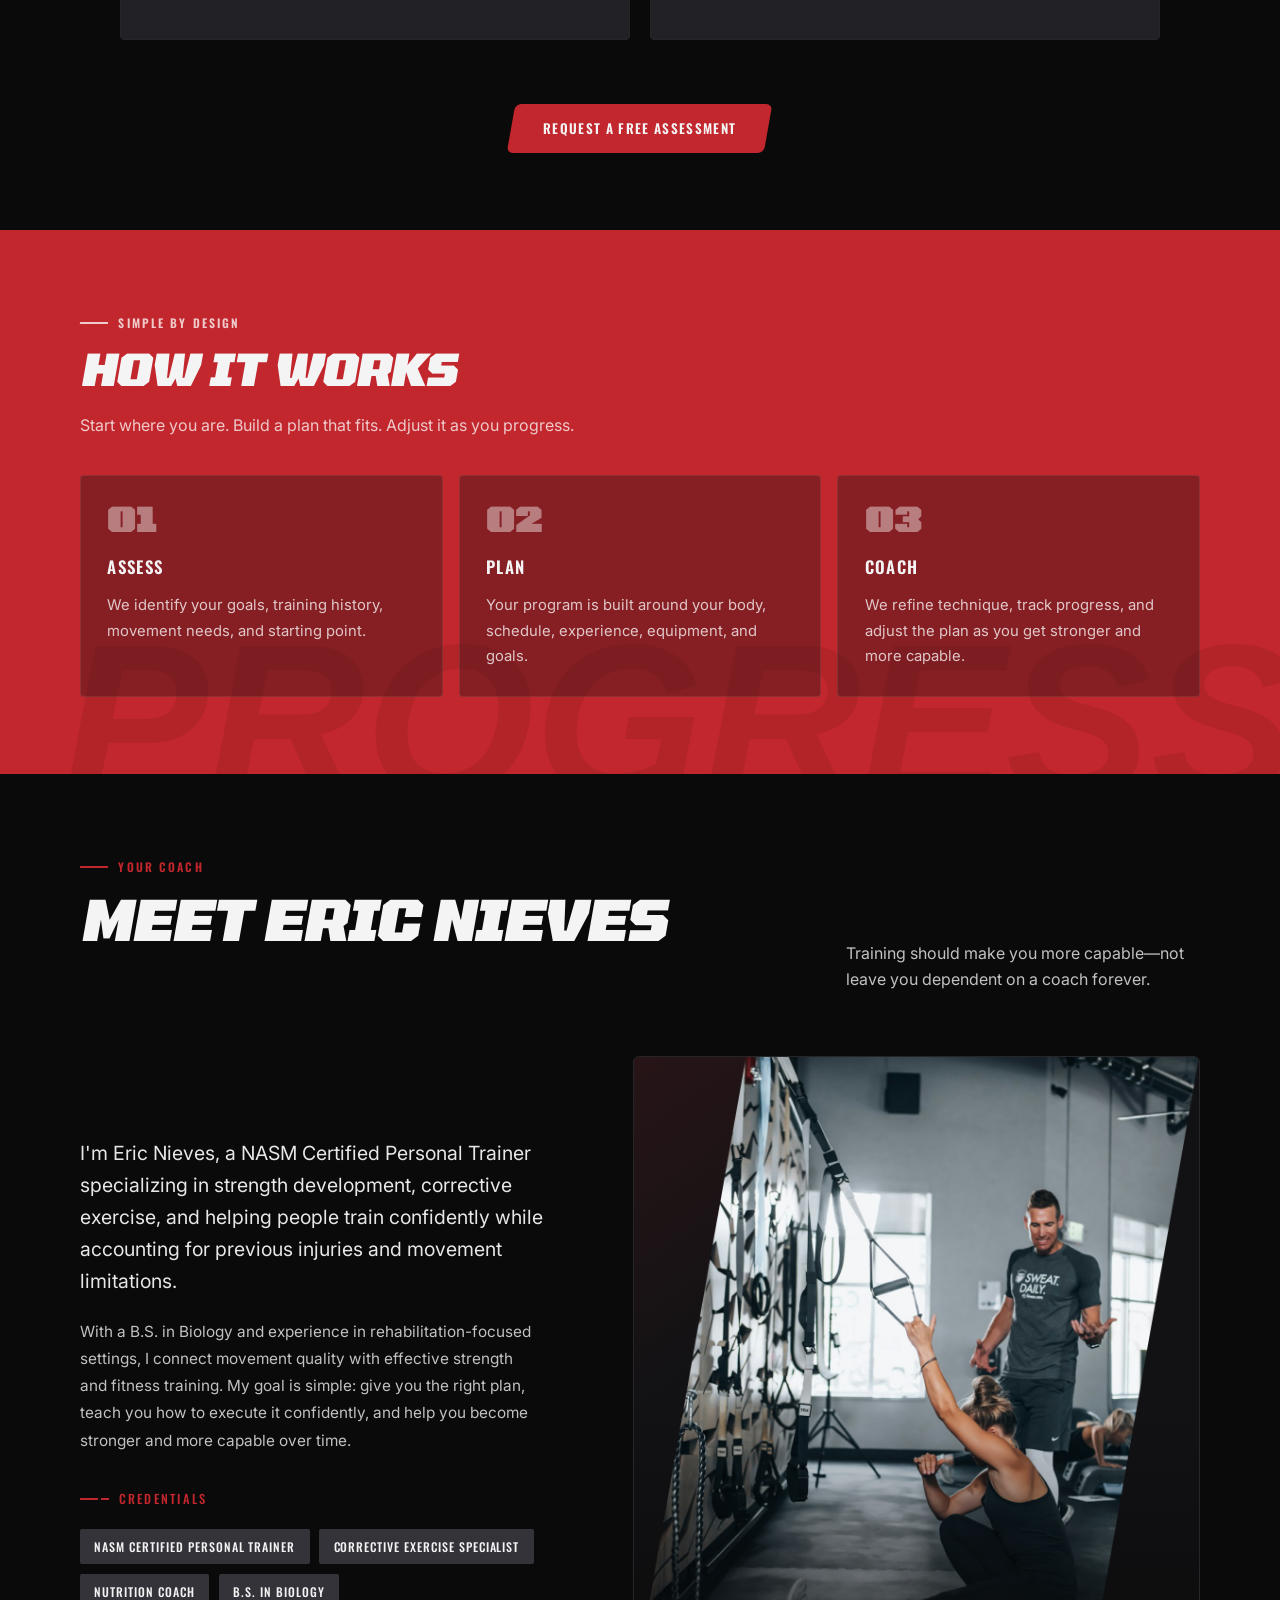
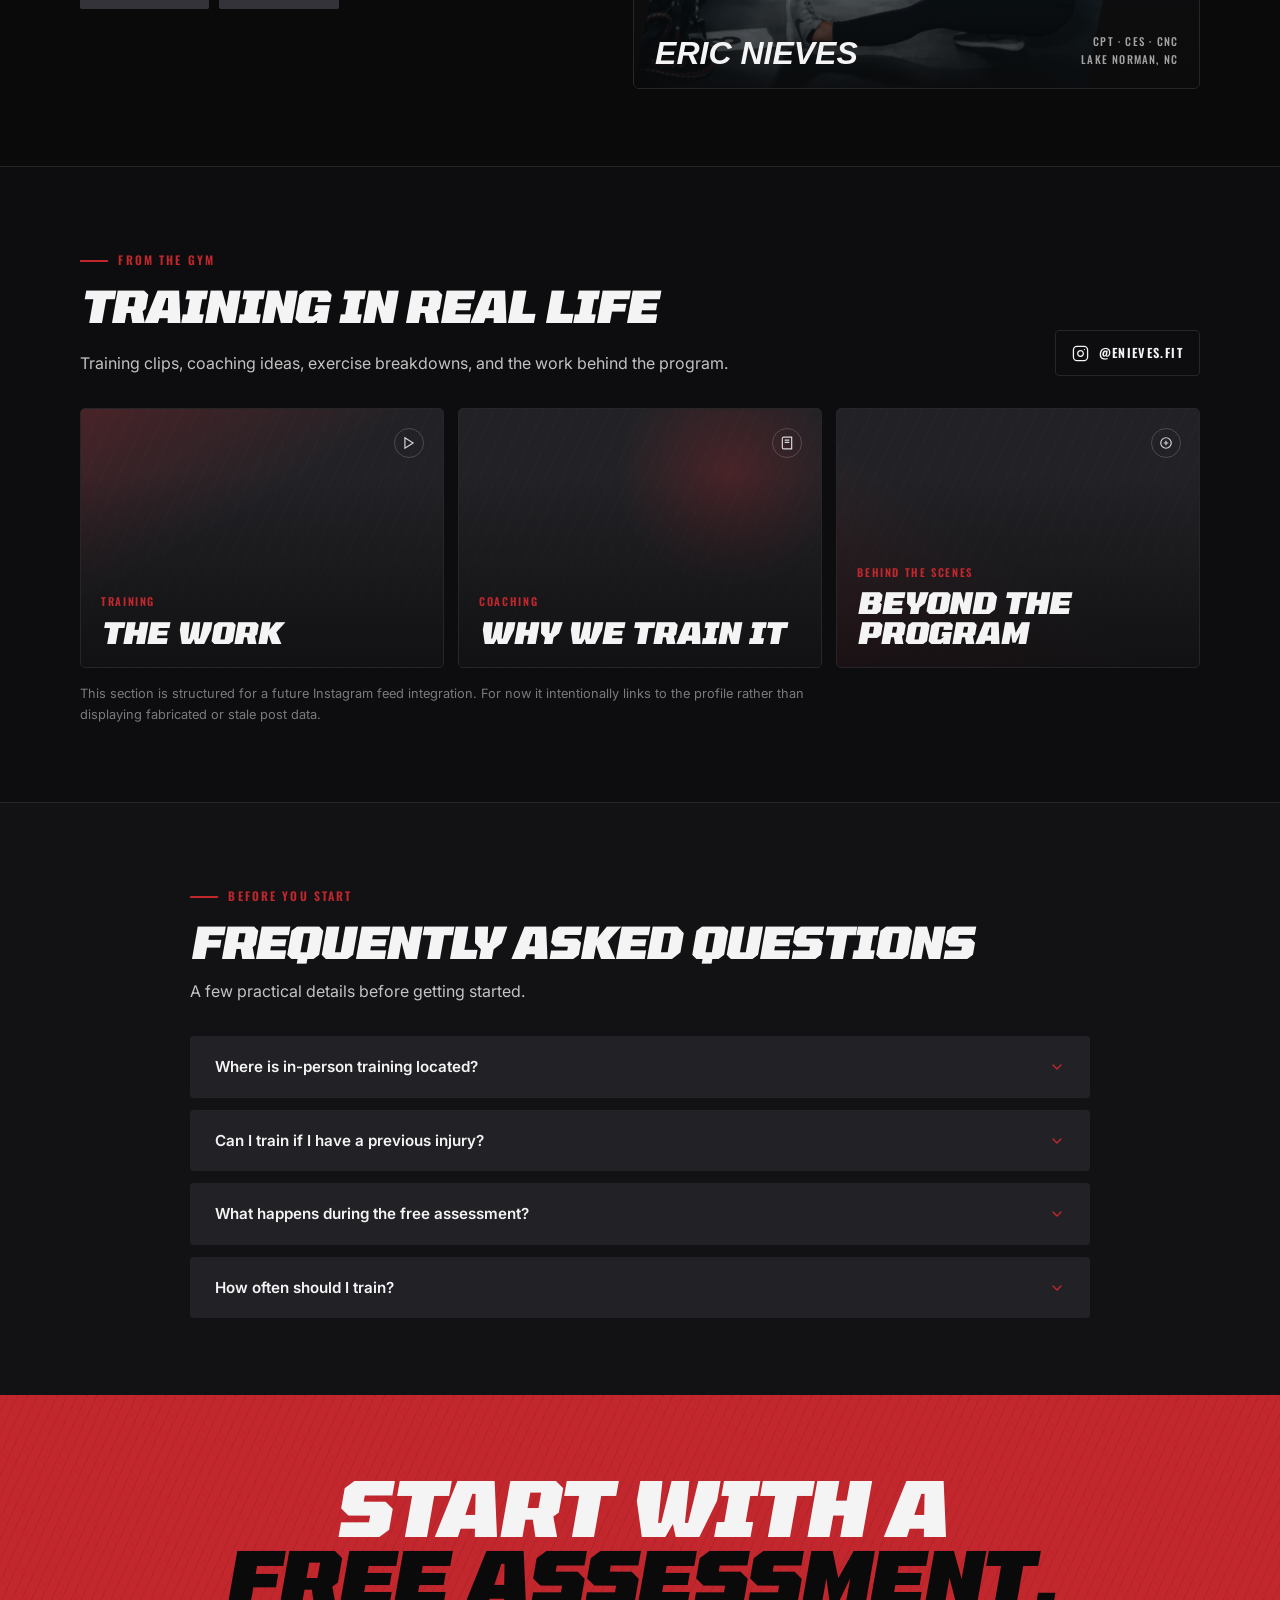
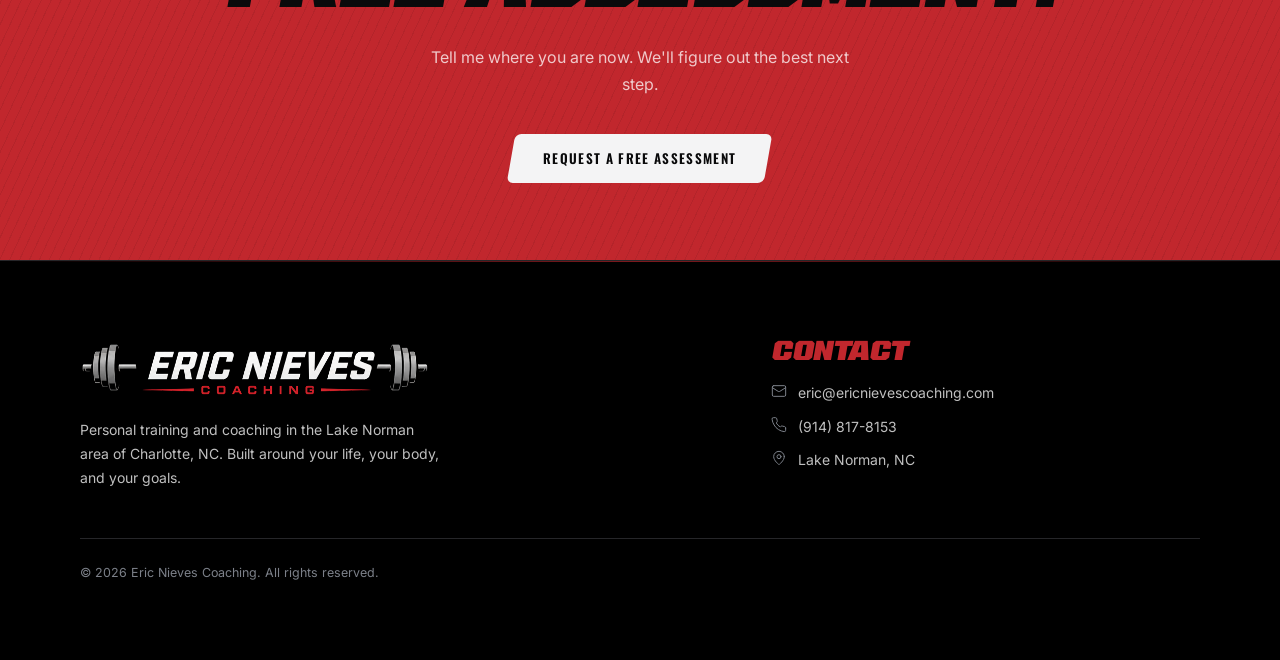
==== commit 2b63b0d6: "Add phase 2 visual polish and social-ready sections" ====
--- a/index.html
+++ b/index.html
@@ -13,30 +13,77 @@
   <link href="https://fonts.googleapis.com/css2?family=Inter:wght@400;500;600&family=Oswald:wght@500;600&family=Saira+Condensed:ital,wght@1,800&family=Tomorrow:ital,wght@0,900;1,600;1,800&display=swap" rel="stylesheet">
   <link rel="stylesheet" href="style.css">
 
-  <!-- Homepage simplification overrides. Kept local for easy review in this redesign branch. -->
+  <!-- Phase 2 homepage polish. Kept local on the redesign branch for easy review. -->
   <style>
+    :root {
+      --section-tight: clamp(3.25rem, 6vw, 5.25rem);
+    }
+
+    .section-kicker {
+      display: inline-flex;
+      align-items: center;
+      gap: 0.65rem;
+      margin-bottom: 1rem;
+      font-family: 'Oswald', sans-serif;
+      font-weight: 600;
+      font-size: 0.74rem;
+      letter-spacing: 0.18em;
+      text-transform: uppercase;
+      color: var(--red-bright);
+    }
+    .section-kicker::before {
+      content: '';
+      width: 28px;
+      height: 2px;
+      background: currentColor;
+      transform: skewX(-18deg);
+    }
+    .section-lead {
+      display: grid;
+      grid-template-columns: minmax(0, 1.35fr) minmax(260px, 0.65fr);
+      gap: 2rem;
+      align-items: end;
+      margin-bottom: clamp(2.5rem, 5vw, 4rem);
+    }
+    .section-lead .section-headline-2,
+    .section-lead .section-intro { margin-bottom: 0; }
+    .section-lead .section-intro { max-width: 34rem; justify-self: end; }
+
+    /* Compact audience strip */
     .fit-strip {
       background: var(--red-bright);
-      padding-block: clamp(1.75rem, 4vw, 2.75rem);
+      padding-block: clamp(1.5rem, 3.5vw, 2.4rem);
+      position: relative;
+      overflow: hidden;
+    }
+    .fit-strip::after {
+      content: '';
+      position: absolute;
+      inset: 0;
+      pointer-events: none;
+      background: repeating-linear-gradient(-65deg, transparent 0 12px, rgba(0,0,0,.05) 12px 13px);
     }
     .fit-strip-inner {
+      position: relative;
+      z-index: 1;
       display: flex;
       align-items: center;
       justify-content: space-between;
-      gap: 1.5rem 2rem;
+      gap: 1.25rem 2rem;
       flex-wrap: wrap;
     }
     .fit-strip-label {
       margin: 0;
       flex: 0 0 auto;
       color: var(--ink);
+      font-size: clamp(1.05rem, 2vw, 1.35rem);
     }
     .fit-strip-items {
       display: flex;
       align-items: center;
       justify-content: flex-end;
       flex-wrap: wrap;
-      gap: 0.65rem;
+      gap: 0.6rem;
       flex: 1 1 36rem;
     }
     .fit-chip {
@@ -44,68 +91,414 @@
       align-items: center;
       min-height: 38px;
       padding: 0.55rem 0.9rem;
-      border-radius: var(--radius);
-      background: rgba(18, 18, 20, 0.28);
+      border-radius: 4px;
+      background: rgba(18, 18, 20, 0.25);
+      border: 1px solid rgba(255,255,255,.09);
       font-family: 'Oswald', sans-serif;
       font-weight: 600;
-      font-size: 0.78rem;
+      font-size: 0.76rem;
       line-height: 1.2;
       text-transform: uppercase;
       letter-spacing: 0.08em;
       color: var(--ink);
     }
+
+    /* Premium coaching cards */
+    .coaching-options {
+      position: relative;
+      padding-block: var(--section-tight);
+    }
+    .coaching-options::before {
+      content: '';
+      position: absolute;
+      top: 0;
+      left: 0;
+      right: 0;
+      height: 1px;
+      background: linear-gradient(90deg, transparent, var(--line), transparent);
+    }
     .coaching-options .process-grid {
       grid-template-columns: repeat(2, minmax(0, 1fr));
-      max-width: 920px;
+      max-width: 1040px;
       margin-inline: auto;
-      margin-top: 3rem;
+      margin-top: 0;
+      gap: 1.25rem;
+    }
+    .service-card {
+      position: relative;
+      min-height: 360px;
+      overflow: hidden;
+      padding: clamp(1.75rem, 3vw, 2.35rem);
+      border: 1px solid var(--line);
+      background:
+        radial-gradient(circle at 100% 0%, rgba(193,39,45,.16), transparent 38%),
+        var(--card-dark);
+      transition: transform var(--ease), border-color var(--ease), background var(--ease);
+    }
+    .service-card:hover {
+      transform: translateY(-3px);
+      border-color: rgba(193,39,45,.72);
+    }
+    .service-card-number {
+      position: absolute;
+      top: 1rem;
+      right: 1.15rem;
+      font-family: 'Tomorrow', sans-serif;
+      font-style: italic;
+      font-weight: 900;
+      font-size: clamp(3.5rem, 8vw, 6.5rem);
+      line-height: .85;
+      color: rgba(255,255,255,.035);
+      pointer-events: none;
     }
     .service-kicker {
       display: block;
-      margin-bottom: 0.7rem;
+      margin-bottom: 0.85rem;
+      font-family: 'Oswald', sans-serif;
+      font-weight: 600;
+      font-size: 0.7rem;
+      text-transform: uppercase;
+      letter-spacing: 0.17em;
+      color: var(--red-bright);
+    }
+    .service-card .who-card-title {
+      max-width: 22rem;
+      margin-bottom: 1rem;
+      font-family: 'Tomorrow', sans-serif;
+      font-style: italic;
+      font-weight: 800;
+      font-size: clamp(1.6rem, 3.2vw, 2.2rem);
+      line-height: 1;
+      letter-spacing: -0.02em;
+    }
+    .service-card .who-card-body {
+      max-width: 31rem;
+      font-size: 0.94rem;
+      line-height: 1.7;
+    }
+    .service-points {
+      display: flex;
+      flex-wrap: wrap;
+      gap: 0.5rem;
+      margin-top: 1.5rem;
+    }
+    .service-point {
+      display: inline-flex;
+      align-items: center;
+      gap: 0.45rem;
+      padding: 0.42rem 0.65rem;
+      border-radius: 3px;
+      background: rgba(255,255,255,.045);
+      border: 1px solid rgba(255,255,255,.06);
       font-family: 'Oswald', sans-serif;
       font-weight: 500;
-      font-size: 0.72rem;
+      font-size: 0.7rem;
       text-transform: uppercase;
-      letter-spacing: 0.16em;
-      color: var(--red-bright);
+      letter-spacing: 0.07em;
+      color: rgba(255,255,255,.86);
+    }
+    .service-point::before {
+      content: '';
+      width: 5px;
+      height: 5px;
+      border-radius: 50%;
+      background: var(--red-bright);
+      box-shadow: 0 0 0 3px rgba(193,39,45,.12);
     }
     .service-note {
-      margin-top: 1.1rem;
-      padding-top: 1rem;
+      margin-top: 1.35rem;
+      padding-top: 1.1rem;
       border-top: 1px solid var(--line);
-      font-size: 0.84rem;
+      font-size: 0.83rem;
       color: var(--body-text);
       line-height: 1.6;
     }
-    .process .process-body {
-      max-width: 29rem;
-    }
+
+    /* Process becomes a sharper bridge section */
+    .process {
+      padding-block: var(--section-tight);
+      position: relative;
+      overflow: hidden;
+    }
+    .process::after {
+      content: 'PROGRESS';
+      position: absolute;
+      right: -1rem;
+      bottom: -0.16em;
+      font-family: 'Tomorrow', sans-serif;
+      font-style: italic;
+      font-weight: 900;
+      font-size: clamp(5rem, 17vw, 14rem);
+      line-height: .8;
+      color: rgba(0,0,0,.07);
+      pointer-events: none;
+    }
+    .process > .container { position: relative; z-index: 1; }
+    .process .process-grid { margin-top: 2.25rem; gap: 1rem; }
+    .process .process-card {
+      border: 1px solid rgba(255,255,255,.08);
+      padding: 1.65rem;
+      min-height: 210px;
+    }
+    .process .process-num {
+      font-size: 2.15rem;
+      color: rgba(255,255,255,.42);
+    }
+    .process .process-body { max-width: 29rem; }
+
+    /* Headshot-ready About */
+    .about {
+      padding-block: var(--section-tight);
+      position: relative;
+    }
+    .about .two-col {
+      grid-template-columns: minmax(0, .9fr) minmax(320px, 1.1fr);
+      gap: clamp(2.75rem, 7vw, 6.5rem);
+      align-items: stretch;
+    }
+    .about-copy-panel {
+      display: flex;
+      flex-direction: column;
+      justify-content: center;
+      padding-block: 1rem;
+    }
+    .about-body p:first-child {
+      font-size: clamp(1.08rem, 1.6vw, 1.22rem);
+      line-height: 1.65;
+      color: rgba(255,255,255,.9);
+    }
+    .coach-portrait-shell {
+      min-height: 520px;
+      position: relative;
+      border: 1px solid var(--line);
+      background:
+        linear-gradient(145deg, rgba(193,39,45,.12), transparent 35%),
+        var(--panel);
+      overflow: hidden;
+      border-radius: 6px;
+    }
+    .coach-portrait-shell::before {
+      content: '';
+      position: absolute;
+      inset: 0;
+      z-index: 1;
+      pointer-events: none;
+      background: linear-gradient(180deg, transparent 55%, rgba(10,10,11,.82));
+    }
+    .coach-portrait-shell img {
+      width: 100%;
+      height: 100%;
+      min-height: 520px;
+      object-fit: contain;
+      object-position: center;
+    }
+    .coach-photo-label {
+      position: absolute;
+      z-index: 2;
+      left: 1.3rem;
+      right: 1.3rem;
+      bottom: 1.25rem;
+      display: flex;
+      align-items: flex-end;
+      justify-content: space-between;
+      gap: 1rem;
+    }
+    .coach-photo-name {
+      font-family: 'Tomorrow', sans-serif;
+      font-style: italic;
+      font-weight: 900;
+      font-size: clamp(1.45rem, 3vw, 2rem);
+      line-height: .95;
+      text-transform: uppercase;
+    }
+    .coach-photo-meta {
+      font-family: 'Oswald', sans-serif;
+      font-weight: 500;
+      font-size: .68rem;
+      text-transform: uppercase;
+      letter-spacing: .11em;
+      color: rgba(255,255,255,.62);
+      text-align: right;
+    }
+    .about-photo-wrap { display: none; }
+    .about-photo-band { display: none !important; }
+
+    /* Future testimonial/results shell — hidden until real client proof is available. */
+    .results-section[hidden] { display: none !important; }
+
+    /* Instagram-ready section */
+    .social-section {
+      background: #0d0d0f;
+      padding-block: var(--section-tight);
+      border-top: 1px solid var(--line);
+      border-bottom: 1px solid var(--line);
+    }
+    .social-header {
+      display: flex;
+      align-items: end;
+      justify-content: space-between;
+      gap: 2rem;
+      margin-bottom: 2rem;
+    }
+    .social-header-copy { max-width: 43rem; }
+    .social-handle {
+      display: inline-flex;
+      align-items: center;
+      gap: 0.6rem;
+      font-family: 'Oswald', sans-serif;
+      font-weight: 600;
+      font-size: 0.78rem;
+      text-transform: uppercase;
+      letter-spacing: .11em;
+      color: var(--ink);
+      padding: .75rem 1rem;
+      border: 1px solid var(--line);
+      border-radius: 4px;
+      transition: border-color var(--ease), color var(--ease), transform var(--ease);
+      white-space: nowrap;
+    }
+    .social-handle:hover {
+      border-color: var(--red-bright);
+      color: var(--red-bright);
+      transform: translateY(-1px);
+    }
+    .social-grid {
+      display: grid;
+      grid-template-columns: repeat(3, minmax(0, 1fr));
+      gap: 0.9rem;
+    }
+    .social-tile {
+      position: relative;
+      min-height: 260px;
+      overflow: hidden;
+      border: 1px solid var(--line);
+      border-radius: 5px;
+      background: var(--card-dark);
+      isolation: isolate;
+    }
+    .social-tile::before {
+      content: '';
+      position: absolute;
+      inset: 0;
+      z-index: -1;
+      background:
+        linear-gradient(150deg, rgba(193,39,45,.24), transparent 42%),
+        repeating-linear-gradient(-65deg, transparent 0 14px, rgba(255,255,255,.018) 14px 15px);
+    }
+    .social-tile:nth-child(2)::before {
+      background:
+        radial-gradient(circle at 75% 25%, rgba(193,39,45,.24), transparent 34%),
+        repeating-linear-gradient(-65deg, transparent 0 14px, rgba(255,255,255,.018) 14px 15px);
+    }
+    .social-tile:nth-child(3)::before {
+      background:
+        linear-gradient(35deg, rgba(193,39,45,.18), transparent 44%),
+        repeating-linear-gradient(-65deg, transparent 0 14px, rgba(255,255,255,.018) 14px 15px);
+    }
+    .social-tile-inner {
+      position: absolute;
+      inset: 0;
+      display: flex;
+      flex-direction: column;
+      justify-content: flex-end;
+      padding: 1.25rem;
+      background: linear-gradient(180deg, transparent 25%, rgba(10,10,11,.7));
+    }
+    .social-tile-icon {
+      position: absolute;
+      top: 1.15rem;
+      right: 1.15rem;
+      width: 30px;
+      height: 30px;
+      border: 1px solid rgba(255,255,255,.18);
+      border-radius: 50%;
+      display: grid;
+      place-items: center;
+      color: rgba(255,255,255,.82);
+    }
+    .social-tile-kicker {
+      font-family: 'Oswald', sans-serif;
+      font-weight: 600;
+      font-size: .68rem;
+      text-transform: uppercase;
+      letter-spacing: .15em;
+      color: var(--red-bright);
+      margin-bottom: .45rem;
+    }
+    .social-tile-title {
+      font-family: 'Tomorrow', sans-serif;
+      font-style: italic;
+      font-weight: 800;
+      font-size: clamp(1.35rem, 2.8vw, 1.85rem);
+      line-height: 1;
+      text-transform: uppercase;
+    }
+    .social-note {
+      margin-top: 1rem;
+      max-width: 48rem;
+      font-size: .8rem;
+      line-height: 1.6;
+      color: rgba(255,255,255,.45);
+    }
+
+    /* FAQ polish */
     .faq-section {
       background: var(--panel);
+      padding-block: var(--section-tight);
     }
     .faq-standalone {
       margin-top: 0;
       max-width: 900px;
       margin-inline: auto;
     }
-    .faq-heading {
-      margin-bottom: 1rem;
-    }
-    .faq-intro {
-      margin-bottom: 2rem;
-      max-width: 42rem;
-    }
+    .faq-heading { margin-bottom: 1rem; }
+    .faq-intro { margin-bottom: 2rem; max-width: 42rem; }
+    .faq-item {
+      border: 1px solid transparent;
+      transition: border-color var(--ease), background var(--ease);
+    }
+    .faq-item:hover,
+    .faq-item[open] { border-color: rgba(193,39,45,.34); }
+
+    /* CTA/footer finish */
+    .cta-band { padding-block: clamp(3.2rem, 6vw, 5.2rem); }
+    .cta-band-sub { max-width: 420px; }
+    .site-footer { position: relative; }
+    .site-footer::before {
+      content: '';
+      position: absolute;
+      top: 0;
+      left: 0;
+      right: 0;
+      height: 1px;
+      background: linear-gradient(90deg, transparent, rgba(193,39,45,.65), transparent);
+    }
+
     @media (max-width: 960px) {
-      .coaching-options .process-grid {
-        grid-template-columns: 1fr;
-      }
-      .fit-strip-inner {
-        align-items: flex-start;
-      }
-      .fit-strip-items {
-        justify-content: flex-start;
-      }
+      .section-lead { grid-template-columns: 1fr; gap: 1rem; }
+      .section-lead .section-intro { justify-self: start; }
+      .coaching-options .process-grid { grid-template-columns: 1fr; }
+      .fit-strip-inner { align-items: flex-start; }
+      .fit-strip-items { justify-content: flex-start; }
+      .about .two-col { grid-template-columns: 1fr; }
+      .coach-portrait-shell { min-height: 430px; order: -1; }
+      .coach-portrait-shell img { min-height: 430px; }
+      .social-grid { grid-template-columns: 1fr 1fr; }
+      .social-tile:last-child { grid-column: 1 / -1; min-height: 220px; }
+    }
+
+    @media (max-width: 640px) {
+      .fit-chip { width: calc(50% - .3rem); justify-content: center; text-align: center; }
+      .service-card { min-height: auto; }
+      .service-card-number { font-size: 4.5rem; }
+      .coach-portrait-shell,
+      .coach-portrait-shell img { min-height: 360px; }
+      .coach-photo-label { align-items: flex-start; flex-direction: column; }
+      .coach-photo-meta { text-align: left; }
+      .social-header { align-items: flex-start; flex-direction: column; }
+      .social-grid { grid-template-columns: 1fr; }
+      .social-tile,
+      .social-tile:last-child { grid-column: auto; min-height: 220px; }
     }
   </style>
 </head>
@@ -127,6 +520,7 @@
         <nav class="hero-nav-links" aria-label="Main navigation">
           <a href="#coaching-options">Coaching</a>
           <a href="#about">About</a>
+          <a href="#social">Instagram</a>
           <a href="#faq">FAQ</a>
           <a href="#contact">Contact</a>
         </nav>
@@ -159,6 +553,7 @@
       <nav class="mobile-menu" id="mobile-menu" aria-label="Mobile navigation">
         <a href="#coaching-options">Coaching</a>
         <a href="#about">About</a>
+        <a href="#social">Instagram</a>
         <a href="#faq">FAQ</a>
         <a href="#contact">Contact</a>
       </nav>
@@ -206,21 +601,38 @@
     <section class="coaching-options" id="coaching-options" aria-labelledby="coaching-options-heading">
       <div class="container">
 
-        <h2 id="coaching-options-heading" class="display-alt section-headline-2 reveal">Choose how you want to train</h2>
-        <p class="reveal section-intro">Two ways to get a personalized plan, professional guidance, and progressive coaching.</p>
+        <div class="section-lead">
+          <div>
+            <span class="section-kicker reveal">Ways to work together</span>
+            <h2 id="coaching-options-heading" class="display-alt section-headline-2 reveal">Choose how you want to train</h2>
+          </div>
+          <p class="reveal section-intro">Personalized programming, professional guidance, and a clear path forward—whether we train together in Lake Norman or work remotely.</p>
+        </div>
 
         <div class="process-grid">
 
-          <article class="who-card reveal">
+          <article class="who-card service-card reveal">
+            <span class="service-card-number" aria-hidden="true">01</span>
             <span class="service-kicker">Lake Norman, NC</span>
             <h3 class="who-card-title">In-Person Personal Training</h3>
             <p class="who-card-body">Private one-on-one sessions built around your goals, experience, movement needs, and injury history. Learn proper technique, build strength, and progress with hands-on coaching.</p>
+            <div class="service-points" aria-label="In-person coaching highlights">
+              <span class="service-point">1:1 Coaching</span>
+              <span class="service-point">Technique</span>
+              <span class="service-point">Progressive Training</span>
+            </div>
           </article>
 
-          <article class="who-card reveal">
+          <article class="who-card service-card reveal">
+            <span class="service-card-number" aria-hidden="true">02</span>
             <span class="service-kicker">Train From Anywhere</span>
             <h3 class="who-card-title">Online Coaching</h3>
             <p class="who-card-body">Personalized programming, exercise demonstrations, form review, regular check-ins, cardiovascular guidance, nutrition support, and ongoing messaging.</p>
+            <div class="service-points" aria-label="Online coaching highlights">
+              <span class="service-point">Programming</span>
+              <span class="service-point">Form Review</span>
+              <span class="service-point">Accountability</span>
+            </div>
             <p class="service-note"><strong>Want more hands-on support?</strong> Add a monthly in-person or virtual coaching session for technique work and program review.</p>
           </article>
 
@@ -239,6 +651,7 @@
     <section class="process" id="process" aria-labelledby="process-heading">
       <div class="container">
 
+        <span class="section-kicker reveal" style="color:rgba(255,255,255,.76)">Simple by design</span>
         <h2 id="process-heading" class="display-alt section-headline-2 reveal">How it works</h2>
         <p class="section-intro">Start where you are. Build a plan that fits. Adjust it as you progress.</p>
 
@@ -267,21 +680,39 @@
     </section>
 
     <!-- ============================================================
-         RESULTS / TESTIMONIALS
-         Add real client proof here when approved testimonials are available.
-         Keeping this out of the visible page avoids inventing client claims.
+         RESULTS / TESTIMONIALS — READY FOR REAL CLIENT PROOF
+         Remove `hidden` once approved testimonials and/or client photos
+         are available. The shell is intentionally non-public for now.
     ============================================================ -->
+    <section class="results-section" id="results" hidden aria-labelledby="results-heading">
+      <div class="container">
+        <span class="section-kicker">Client results</span>
+        <h2 id="results-heading" class="display-alt section-headline-2">Real progress, real people</h2>
+        <!-- Future content pattern:
+          <article class="testimonial-card">
+            <blockquote>Approved client testimonial here.</blockquote>
+            <p>Client name / goal / duration</p>
+          </article>
+        -->
+      </div>
+    </section>
 
     <!-- ============================================================
          ABOUT
     ============================================================ -->
     <section class="about" id="about" aria-labelledby="about-heading">
       <div class="container">
-        <h2 id="about-heading" class="display-alt section-headline-2 reveal">Meet Your Coach</h2>
+        <div class="section-lead">
+          <div>
+            <span class="section-kicker reveal">Your coach</span>
+            <h2 id="about-heading" class="display-alt section-headline-2 reveal">Meet Eric Nieves</h2>
+          </div>
+          <p class="section-intro reveal">Training should make you more capable—not leave you dependent on a coach forever.</p>
+        </div>
 
         <div class="two-col">
 
-          <div class="reveal-left">
+          <div class="about-copy-panel reveal-left">
             <div class="about-body">
               <p>
                 I'm Eric Nieves, a NASM Certified Personal Trainer specializing in strength development, corrective exercise, and helping people train confidently while accounting for previous injuries and movement limitations.
@@ -302,15 +733,77 @@
             </div>
           </div>
 
-          <div class="about-photo-wrap reveal-right" aria-hidden="true">
-            <img src="assets/about-photo-wedge.png" alt="" class="about-photo">
-          </div>
-
-          <div class="about-photo-band" aria-hidden="true">
-            <img src="assets/mobile-about-photo.png" alt="">
-          </div>
-
-        </div>
+          <!-- Headshot-ready shell. Replace src with the future professional portrait. -->
+          <div class="coach-portrait-shell reveal-right" aria-label="Eric Nieves coaching portrait">
+            <img src="assets/about-photo-wedge.png" alt="Eric Nieves" loading="lazy">
+            <div class="coach-photo-label">
+              <span class="coach-photo-name">Eric Nieves</span>
+              <span class="coach-photo-meta">CPT · CES · CNC<br>Lake Norman, NC</span>
+            </div>
+          </div>
+
+        </div>
+      </div>
+    </section>
+
+    <!-- ============================================================
+         FROM THE GYM / INSTAGRAM-READY
+         This is a branded content shell now. Later, replace the tile
+         interiors from an Instagram/API integration without redesigning
+         the section or changing its overall footprint.
+    ============================================================ -->
+    <section class="social-section" id="social" aria-labelledby="social-heading">
+      <div class="container">
+        <div class="social-header">
+          <div class="social-header-copy">
+            <span class="section-kicker reveal">From the gym</span>
+            <h2 id="social-heading" class="display-alt section-headline-2 reveal">Training in real life</h2>
+            <p class="section-intro reveal">Training clips, coaching ideas, exercise breakdowns, and the work behind the program.</p>
+          </div>
+
+          <a class="social-handle reveal" href="https://www.instagram.com/enieves.fit/" target="_blank" rel="noopener noreferrer" aria-label="Follow Eric Nieves Fitness on Instagram">
+            <svg width="17" height="17" viewBox="0 0 24 24" fill="none" stroke="currentColor" stroke-width="1.8" stroke-linecap="round" stroke-linejoin="round" aria-hidden="true">
+              <rect x="2" y="2" width="20" height="20" rx="5" ry="5"></rect>
+              <path d="M16 11.37A4 4 0 1 1 12.63 8 4 4 0 0 1 16 11.37z"></path>
+              <line x1="17.5" y1="6.5" x2="17.51" y2="6.5"></line>
+            </svg>
+            @enieves.fit
+          </a>
+        </div>
+
+        <div class="social-grid" data-instagram-feed>
+          <a class="social-tile reveal" href="https://www.instagram.com/enieves.fit/" target="_blank" rel="noopener noreferrer" aria-label="View training content on Instagram">
+            <span class="social-tile-icon" aria-hidden="true">
+              <svg width="14" height="14" viewBox="0 0 24 24" fill="none" stroke="currentColor" stroke-width="2"><polygon points="5 3 19 12 5 21 5 3"></polygon></svg>
+            </span>
+            <span class="social-tile-inner">
+              <span class="social-tile-kicker">Training</span>
+              <span class="social-tile-title">The work</span>
+            </span>
+          </a>
+
+          <a class="social-tile reveal" href="https://www.instagram.com/enieves.fit/" target="_blank" rel="noopener noreferrer" aria-label="View coaching content on Instagram">
+            <span class="social-tile-icon" aria-hidden="true">
+              <svg width="14" height="14" viewBox="0 0 24 24" fill="none" stroke="currentColor" stroke-width="2"><path d="M4 19.5V4.5A2.5 2.5 0 0 1 6.5 2H20v20H6.5A2.5 2.5 0 0 1 4 19.5z"></path><path d="M8 7h8M8 11h8"></path></svg>
+            </span>
+            <span class="social-tile-inner">
+              <span class="social-tile-kicker">Coaching</span>
+              <span class="social-tile-title">Why we train it</span>
+            </span>
+          </a>
+
+          <a class="social-tile reveal" href="https://www.instagram.com/enieves.fit/" target="_blank" rel="noopener noreferrer" aria-label="View behind-the-scenes content on Instagram">
+            <span class="social-tile-icon" aria-hidden="true">
+              <svg width="14" height="14" viewBox="0 0 24 24" fill="none" stroke="currentColor" stroke-width="2"><circle cx="12" cy="12" r="9"></circle><path d="M8 12h8M12 8v8"></path></svg>
+            </span>
+            <span class="social-tile-inner">
+              <span class="social-tile-kicker">Behind the scenes</span>
+              <span class="social-tile-title">Beyond the program</span>
+            </span>
+          </a>
+        </div>
+
+        <p class="social-note">This section is structured for a future Instagram feed integration. For now it intentionally links to the profile rather than displaying fabricated or stale post data.</p>
       </div>
     </section>
 
@@ -320,6 +813,7 @@
     <section class="faq-section" id="faq" aria-labelledby="faq-heading">
       <div class="container">
         <div class="faq faq-standalone">
+          <span class="section-kicker reveal">Before you start</span>
           <h2 id="faq-heading" class="display-alt section-headline-2 faq-heading reveal">Frequently asked questions</h2>
           <p class="section-intro faq-intro reveal">A few practical details before getting started.</p>
 
@@ -469,41 +963,17 @@
 
         <div class="form-group">
           <label class="form-label" for="booking-name">Name <span aria-hidden="true">*</span></label>
-          <input
-            class="form-input"
-            type="text"
-            id="booking-name"
-            name="name"
-            autocomplete="name"
-            placeholder="Your name"
-            required
-          >
+          <input class="form-input" type="text" id="booking-name" name="name" autocomplete="name" placeholder="Your name" required>
         </div>
 
         <div class="form-row">
           <div class="form-group">
             <label class="form-label" for="booking-email">Email <span aria-hidden="true">*</span></label>
-            <input
-              class="form-input"
-              type="email"
-              id="booking-email"
-              name="email"
-              autocomplete="email"
-              placeholder="you@email.com"
-              required
-            >
+            <input class="form-input" type="email" id="booking-email" name="email" autocomplete="email" placeholder="you@email.com" required>
           </div>
           <div class="form-group">
             <label class="form-label" for="booking-phone">Phone <span aria-hidden="true">*</span></label>
-            <input
-              class="form-input"
-              type="tel"
-              id="booking-phone"
-              name="phone"
-              autocomplete="tel"
-              placeholder="(914) 817-8153"
-              required
-            >
+            <input class="form-input" type="tel" id="booking-phone" name="phone" autocomplete="tel" placeholder="(914) 817-8153" required>
           </div>
         </div>
 
@@ -519,35 +989,17 @@
 
         <div class="form-group">
           <label class="form-label" for="booking-goal">Primary fitness goal</label>
-          <input
-            class="form-input"
-            type="text"
-            id="booking-goal"
-            name="goal"
-            placeholder="e.g. Build strength, lose weight, return from injury"
-          >
+          <input class="form-input" type="text" id="booking-goal" name="goal" placeholder="e.g. Build strength, lose weight, return from injury">
         </div>
 
         <div class="form-group">
           <label class="form-label" for="booking-injuries">Previous injuries or limitations (optional)</label>
-          <input
-            class="form-input"
-            type="text"
-            id="booking-injuries"
-            name="injuries"
-            placeholder="Anything Eric should know before your assessment?"
-          >
+          <input class="form-input" type="text" id="booking-injuries" name="injuries" placeholder="Anything Eric should know before your assessment?">
         </div>
 
         <div class="form-group">
           <label class="form-label" for="booking-schedule">Preferred training days and times (optional)</label>
-          <input
-            class="form-input"
-            type="text"
-            id="booking-schedule"
-            name="schedule"
-            placeholder="e.g. Weekday mornings, Tuesday/Thursday evenings"
-          >
+          <input class="form-input" type="text" id="booking-schedule" name="schedule" placeholder="e.g. Weekday mornings, Tuesday/Thursday evenings">
         </div>
 
         <div class="form-submit-row">
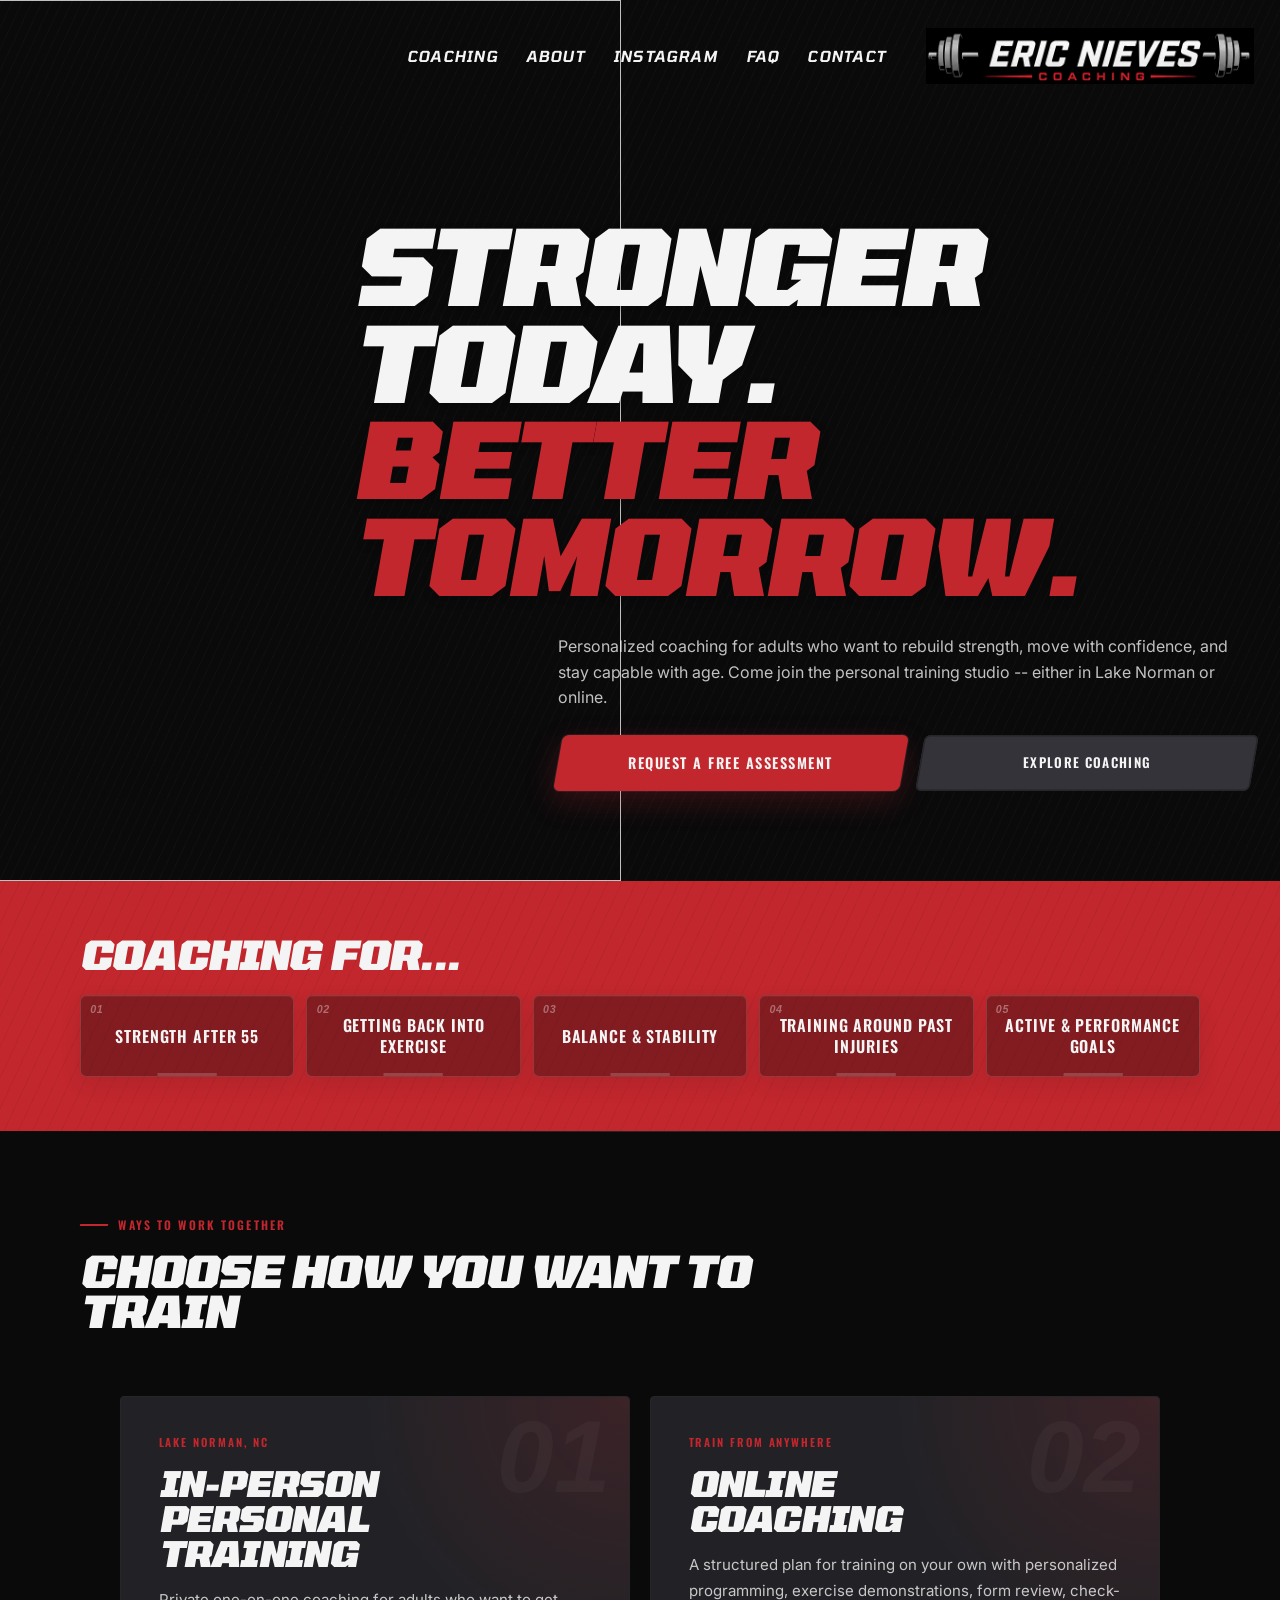
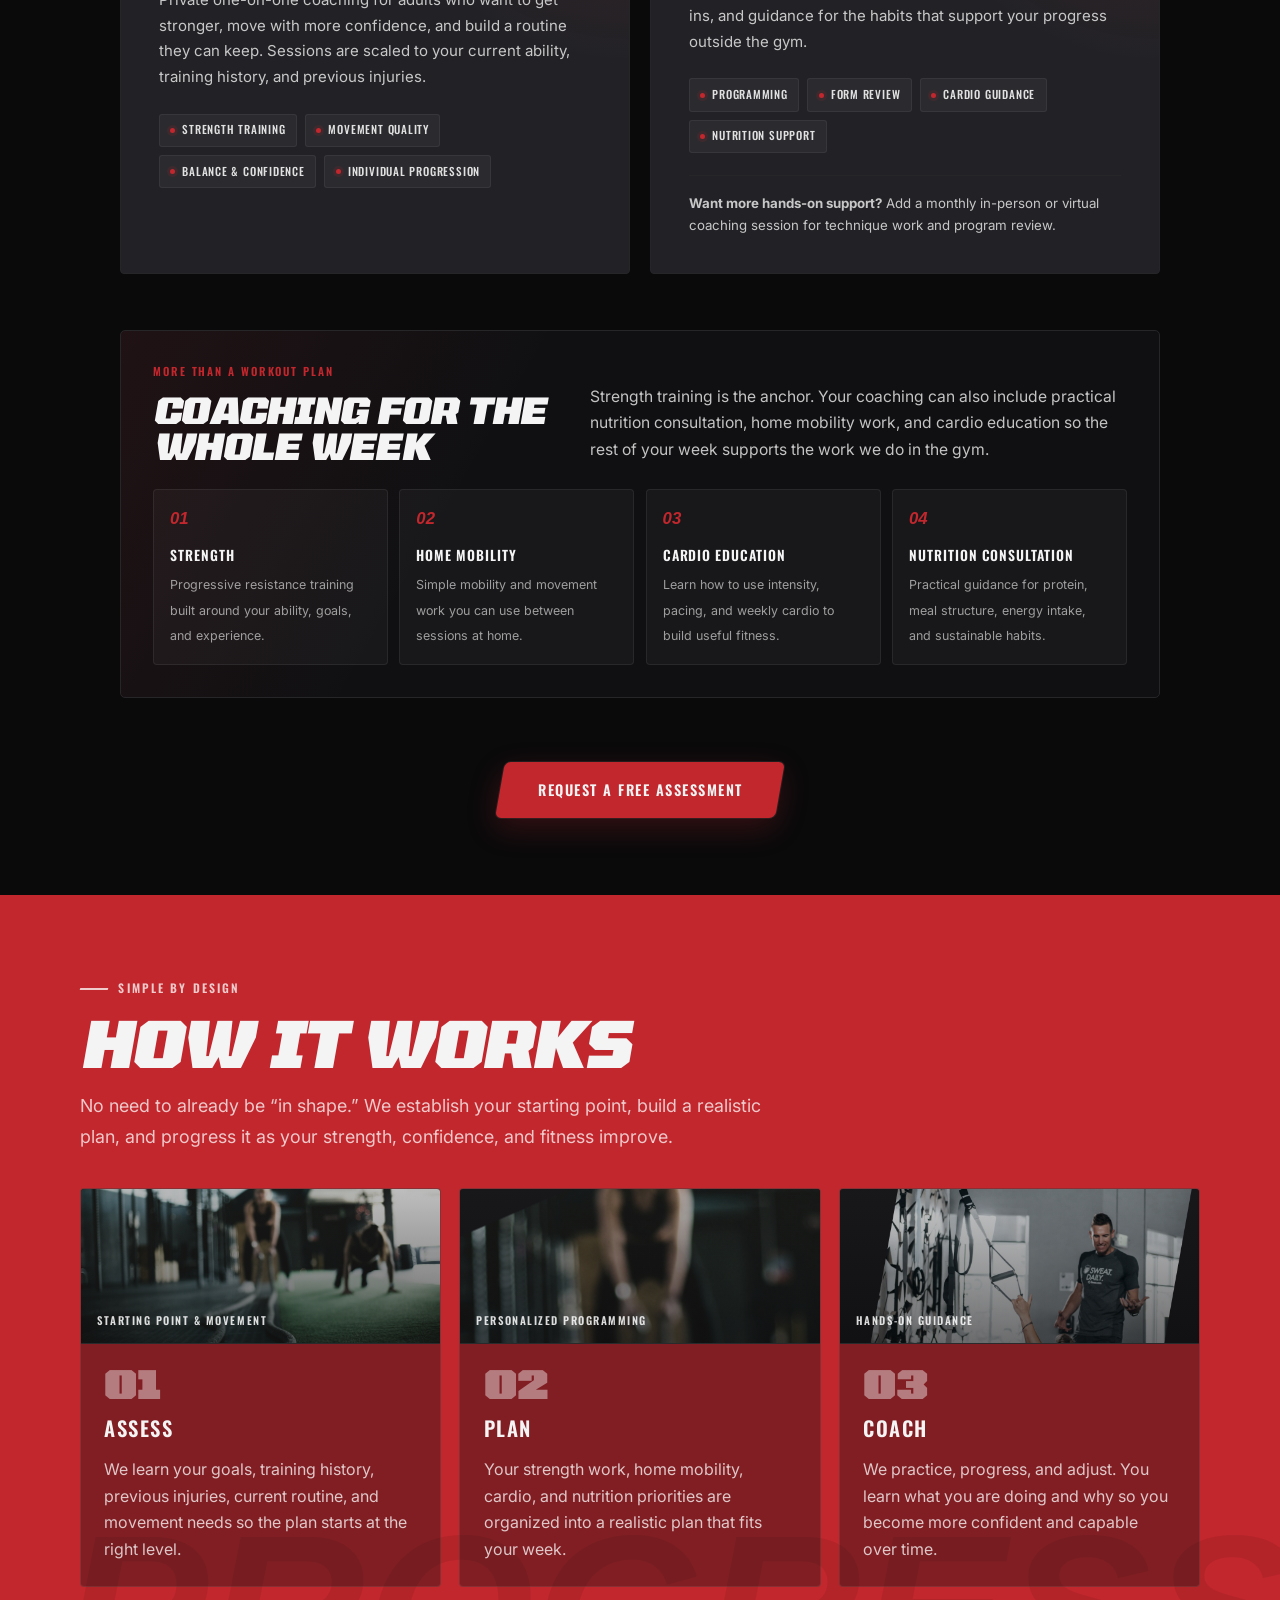
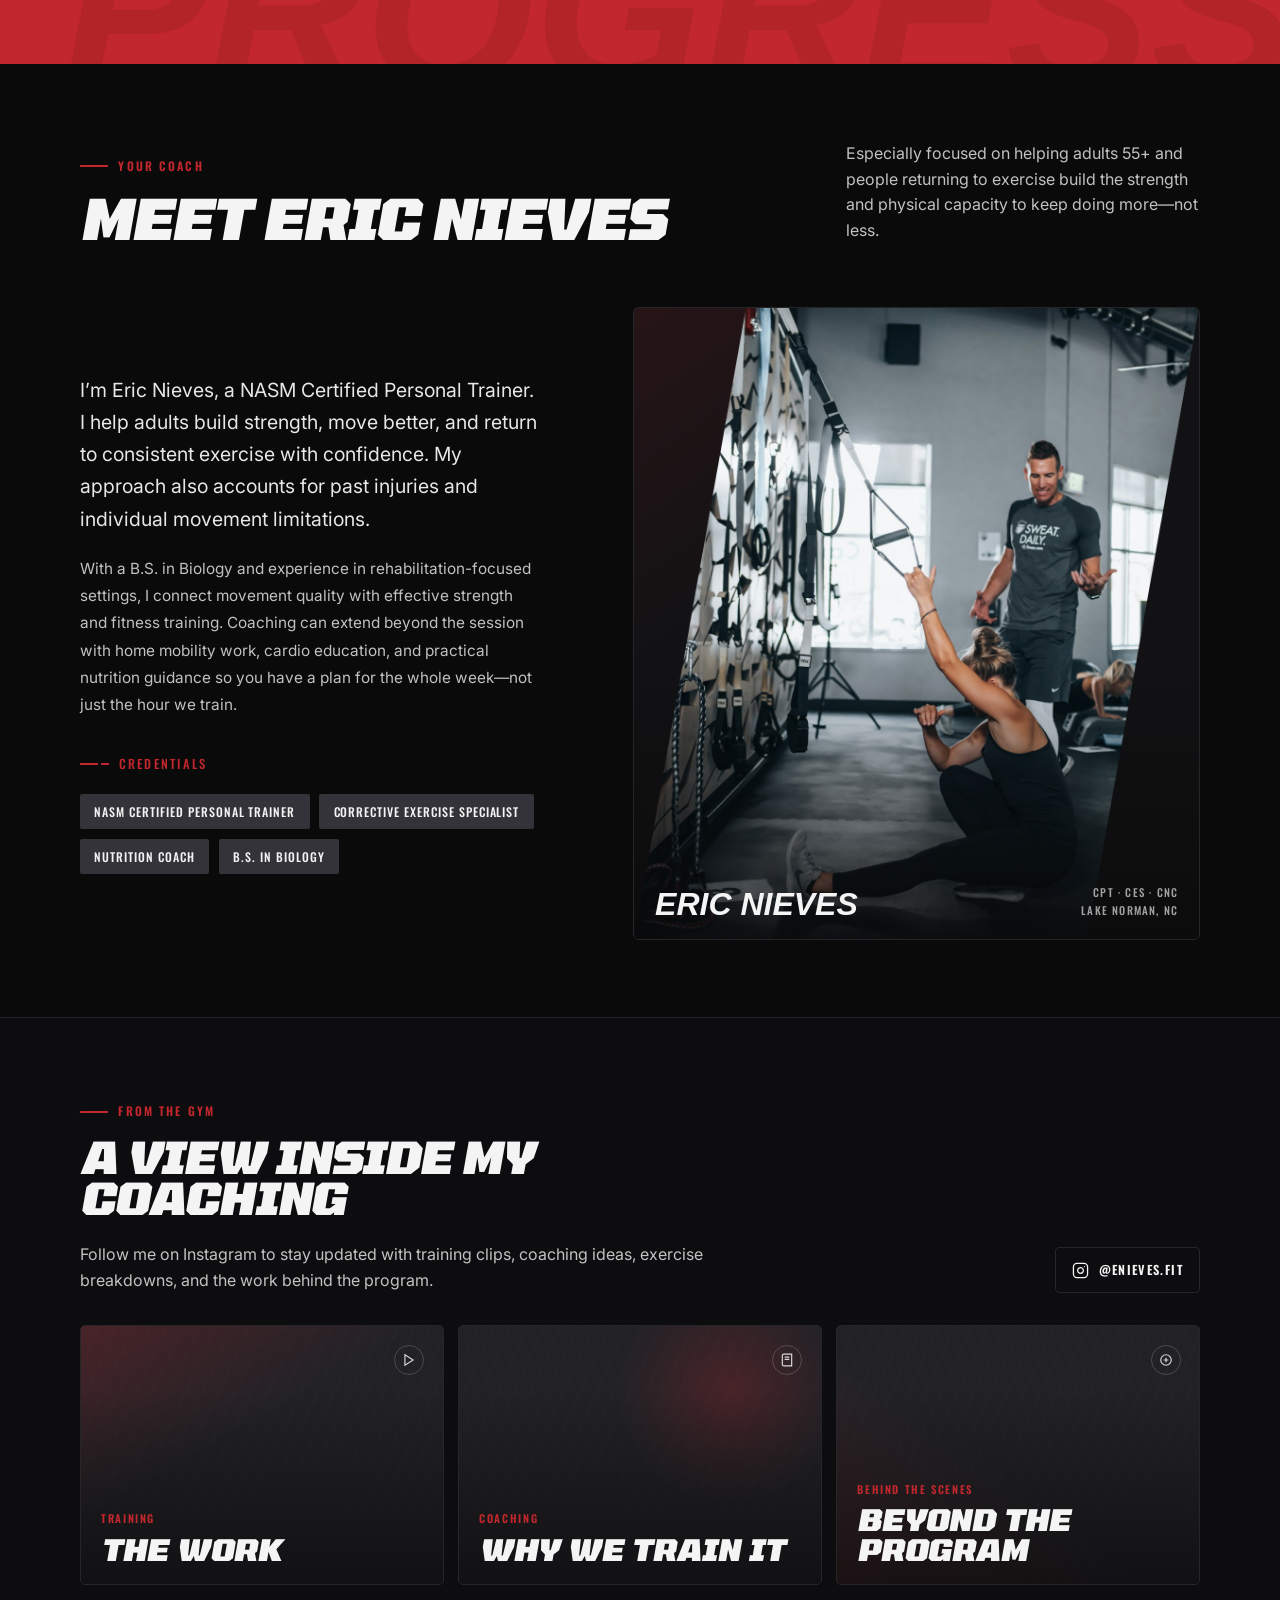
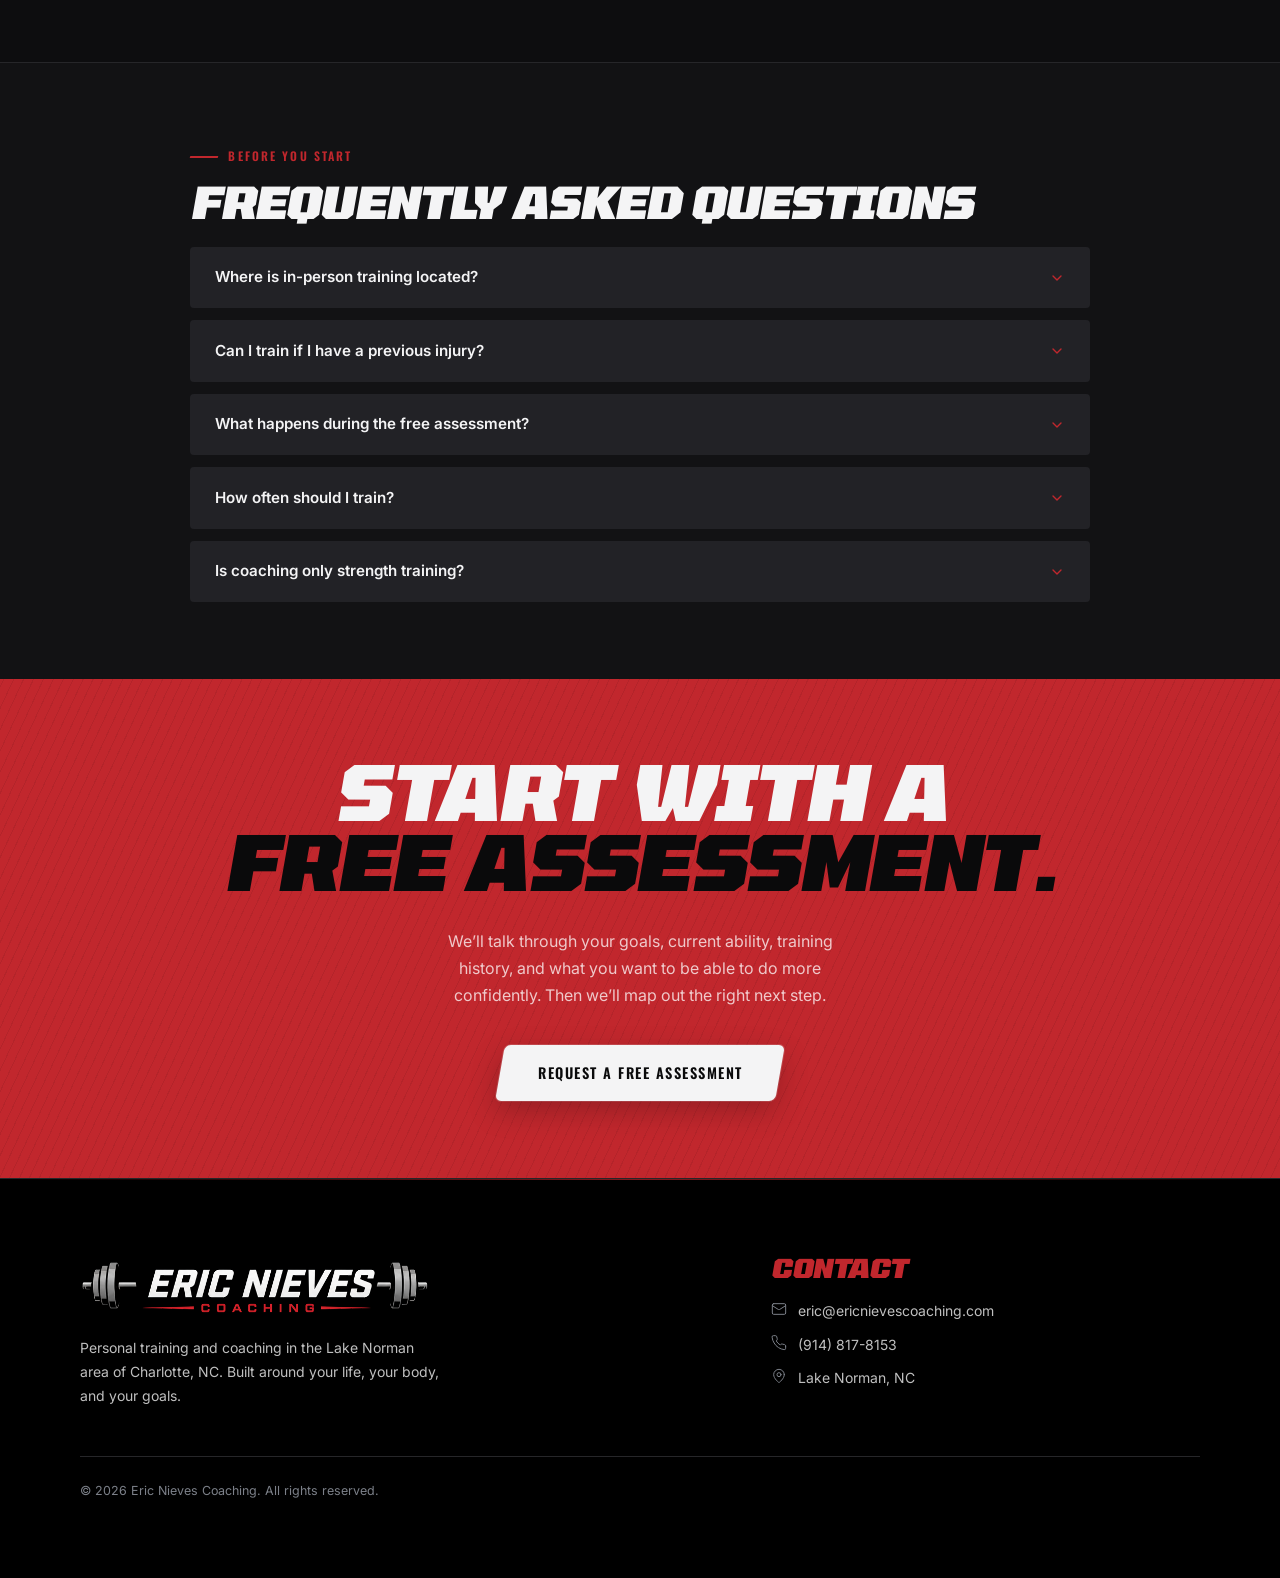
==== commit 97978232: "Flatten homepage content into static markup" ====
--- a/index.html
+++ b/index.html
@@ -12,505 +12,12 @@
   <link rel="preconnect" href="https://fonts.gstatic.com" crossorigin>
   <link href="https://fonts.googleapis.com/css2?family=Inter:wght@400;500;600&family=Oswald:wght@500;600&family=Saira+Condensed:ital,wght@1,800&family=Tomorrow:ital,wght@0,900;1,600;1,800&display=swap" rel="stylesheet">
   <link rel="stylesheet" href="style.css">
-
-  <!-- Phase 2 homepage polish. Kept local on the redesign branch for easy review. -->
-  <style>
-    :root {
-      --section-tight: clamp(3.25rem, 6vw, 5.25rem);
-    }
-
-    .section-kicker {
-      display: inline-flex;
-      align-items: center;
-      gap: 0.65rem;
-      margin-bottom: 1rem;
-      font-family: 'Oswald', sans-serif;
-      font-weight: 600;
-      font-size: 0.74rem;
-      letter-spacing: 0.18em;
-      text-transform: uppercase;
-      color: var(--red-bright);
-    }
-    .section-kicker::before {
-      content: '';
-      width: 28px;
-      height: 2px;
-      background: currentColor;
-      transform: skewX(-18deg);
-    }
-    .section-lead {
-      display: grid;
-      grid-template-columns: minmax(0, 1.35fr) minmax(260px, 0.65fr);
-      gap: 2rem;
-      align-items: end;
-      margin-bottom: clamp(2.5rem, 5vw, 4rem);
-    }
-    .section-lead .section-headline-2,
-    .section-lead .section-intro { margin-bottom: 0; }
-    .section-lead .section-intro { max-width: 34rem; justify-self: end; }
-
-    /* Compact audience strip */
-    .fit-strip {
-      background: var(--red-bright);
-      padding-block: clamp(1.5rem, 3.5vw, 2.4rem);
-      position: relative;
-      overflow: hidden;
-    }
-    .fit-strip::after {
-      content: '';
-      position: absolute;
-      inset: 0;
-      pointer-events: none;
-      background: repeating-linear-gradient(-65deg, transparent 0 12px, rgba(0,0,0,.05) 12px 13px);
-    }
-    .fit-strip-inner {
-      position: relative;
-      z-index: 1;
-      display: flex;
-      align-items: center;
-      justify-content: space-between;
-      gap: 1.25rem 2rem;
-      flex-wrap: wrap;
-    }
-    .fit-strip-label {
-      margin: 0;
-      flex: 0 0 auto;
-      color: var(--ink);
-      font-size: clamp(1.05rem, 2vw, 1.35rem);
-    }
-    .fit-strip-items {
-      display: flex;
-      align-items: center;
-      justify-content: flex-end;
-      flex-wrap: wrap;
-      gap: 0.6rem;
-      flex: 1 1 36rem;
-    }
-    .fit-chip {
-      display: inline-flex;
-      align-items: center;
-      min-height: 38px;
-      padding: 0.55rem 0.9rem;
-      border-radius: 4px;
-      background: rgba(18, 18, 20, 0.25);
-      border: 1px solid rgba(255,255,255,.09);
-      font-family: 'Oswald', sans-serif;
-      font-weight: 600;
-      font-size: 0.76rem;
-      line-height: 1.2;
-      text-transform: uppercase;
-      letter-spacing: 0.08em;
-      color: var(--ink);
-    }
-
-    /* Premium coaching cards */
-    .coaching-options {
-      position: relative;
-      padding-block: var(--section-tight);
-    }
-    .coaching-options::before {
-      content: '';
-      position: absolute;
-      top: 0;
-      left: 0;
-      right: 0;
-      height: 1px;
-      background: linear-gradient(90deg, transparent, var(--line), transparent);
-    }
-    .coaching-options .process-grid {
-      grid-template-columns: repeat(2, minmax(0, 1fr));
-      max-width: 1040px;
-      margin-inline: auto;
-      margin-top: 0;
-      gap: 1.25rem;
-    }
-    .service-card {
-      position: relative;
-      min-height: 360px;
-      overflow: hidden;
-      padding: clamp(1.75rem, 3vw, 2.35rem);
-      border: 1px solid var(--line);
-      background:
-        radial-gradient(circle at 100% 0%, rgba(193,39,45,.16), transparent 38%),
-        var(--card-dark);
-      transition: transform var(--ease), border-color var(--ease), background var(--ease);
-    }
-    .service-card:hover {
-      transform: translateY(-3px);
-      border-color: rgba(193,39,45,.72);
-    }
-    .service-card-number {
-      position: absolute;
-      top: 1rem;
-      right: 1.15rem;
-      font-family: 'Tomorrow', sans-serif;
-      font-style: italic;
-      font-weight: 900;
-      font-size: clamp(3.5rem, 8vw, 6.5rem);
-      line-height: .85;
-      color: rgba(255,255,255,.035);
-      pointer-events: none;
-    }
-    .service-kicker {
-      display: block;
-      margin-bottom: 0.85rem;
-      font-family: 'Oswald', sans-serif;
-      font-weight: 600;
-      font-size: 0.7rem;
-      text-transform: uppercase;
-      letter-spacing: 0.17em;
-      color: var(--red-bright);
-    }
-    .service-card .who-card-title {
-      max-width: 22rem;
-      margin-bottom: 1rem;
-      font-family: 'Tomorrow', sans-serif;
-      font-style: italic;
-      font-weight: 800;
-      font-size: clamp(1.6rem, 3.2vw, 2.2rem);
-      line-height: 1;
-      letter-spacing: -0.02em;
-    }
-    .service-card .who-card-body {
-      max-width: 31rem;
-      font-size: 0.94rem;
-      line-height: 1.7;
-    }
-    .service-points {
-      display: flex;
-      flex-wrap: wrap;
-      gap: 0.5rem;
-      margin-top: 1.5rem;
-    }
-    .service-point {
-      display: inline-flex;
-      align-items: center;
-      gap: 0.45rem;
-      padding: 0.42rem 0.65rem;
-      border-radius: 3px;
-      background: rgba(255,255,255,.045);
-      border: 1px solid rgba(255,255,255,.06);
-      font-family: 'Oswald', sans-serif;
-      font-weight: 500;
-      font-size: 0.7rem;
-      text-transform: uppercase;
-      letter-spacing: 0.07em;
-      color: rgba(255,255,255,.86);
-    }
-    .service-point::before {
-      content: '';
-      width: 5px;
-      height: 5px;
-      border-radius: 50%;
-      background: var(--red-bright);
-      box-shadow: 0 0 0 3px rgba(193,39,45,.12);
-    }
-    .service-note {
-      margin-top: 1.35rem;
-      padding-top: 1.1rem;
-      border-top: 1px solid var(--line);
-      font-size: 0.83rem;
-      color: var(--body-text);
-      line-height: 1.6;
-    }
-
-    /* Process becomes a sharper bridge section */
-    .process {
-      padding-block: var(--section-tight);
-      position: relative;
-      overflow: hidden;
-    }
-    .process::after {
-      content: 'PROGRESS';
-      position: absolute;
-      right: -1rem;
-      bottom: -0.16em;
-      font-family: 'Tomorrow', sans-serif;
-      font-style: italic;
-      font-weight: 900;
-      font-size: clamp(5rem, 17vw, 14rem);
-      line-height: .8;
-      color: rgba(0,0,0,.07);
-      pointer-events: none;
-    }
-    .process > .container { position: relative; z-index: 1; }
-    .process .process-grid { margin-top: 2.25rem; gap: 1rem; }
-    .process .process-card {
-      border: 1px solid rgba(255,255,255,.08);
-      padding: 1.65rem;
-      min-height: 210px;
-    }
-    .process .process-num {
-      font-size: 2.15rem;
-      color: rgba(255,255,255,.42);
-    }
-    .process .process-body { max-width: 29rem; }
-
-    /* Headshot-ready About */
-    .about {
-      padding-block: var(--section-tight);
-      position: relative;
-    }
-    .about .two-col {
-      grid-template-columns: minmax(0, .9fr) minmax(320px, 1.1fr);
-      gap: clamp(2.75rem, 7vw, 6.5rem);
-      align-items: stretch;
-    }
-    .about-copy-panel {
-      display: flex;
-      flex-direction: column;
-      justify-content: center;
-      padding-block: 1rem;
-    }
-    .about-body p:first-child {
-      font-size: clamp(1.08rem, 1.6vw, 1.22rem);
-      line-height: 1.65;
-      color: rgba(255,255,255,.9);
-    }
-    .coach-portrait-shell {
-      min-height: 520px;
-      position: relative;
-      border: 1px solid var(--line);
-      background:
-        linear-gradient(145deg, rgba(193,39,45,.12), transparent 35%),
-        var(--panel);
-      overflow: hidden;
-      border-radius: 6px;
-    }
-    .coach-portrait-shell::before {
-      content: '';
-      position: absolute;
-      inset: 0;
-      z-index: 1;
-      pointer-events: none;
-      background: linear-gradient(180deg, transparent 55%, rgba(10,10,11,.82));
-    }
-    .coach-portrait-shell img {
-      width: 100%;
-      height: 100%;
-      min-height: 520px;
-      object-fit: contain;
-      object-position: center;
-    }
-    .coach-photo-label {
-      position: absolute;
-      z-index: 2;
-      left: 1.3rem;
-      right: 1.3rem;
-      bottom: 1.25rem;
-      display: flex;
-      align-items: flex-end;
-      justify-content: space-between;
-      gap: 1rem;
-    }
-    .coach-photo-name {
-      font-family: 'Tomorrow', sans-serif;
-      font-style: italic;
-      font-weight: 900;
-      font-size: clamp(1.45rem, 3vw, 2rem);
-      line-height: .95;
-      text-transform: uppercase;
-    }
-    .coach-photo-meta {
-      font-family: 'Oswald', sans-serif;
-      font-weight: 500;
-      font-size: .68rem;
-      text-transform: uppercase;
-      letter-spacing: .11em;
-      color: rgba(255,255,255,.62);
-      text-align: right;
-    }
-    .about-photo-wrap { display: none; }
-    .about-photo-band { display: none !important; }
-
-    /* Future testimonial/results shell — hidden until real client proof is available. */
-    .results-section[hidden] { display: none !important; }
-
-    /* Instagram-ready section */
-    .social-section {
-      background: #0d0d0f;
-      padding-block: var(--section-tight);
-      border-top: 1px solid var(--line);
-      border-bottom: 1px solid var(--line);
-    }
-    .social-header {
-      display: flex;
-      align-items: end;
-      justify-content: space-between;
-      gap: 2rem;
-      margin-bottom: 2rem;
-    }
-    .social-header-copy { max-width: 43rem; }
-    .social-handle {
-      display: inline-flex;
-      align-items: center;
-      gap: 0.6rem;
-      font-family: 'Oswald', sans-serif;
-      font-weight: 600;
-      font-size: 0.78rem;
-      text-transform: uppercase;
-      letter-spacing: .11em;
-      color: var(--ink);
-      padding: .75rem 1rem;
-      border: 1px solid var(--line);
-      border-radius: 4px;
-      transition: border-color var(--ease), color var(--ease), transform var(--ease);
-      white-space: nowrap;
-    }
-    .social-handle:hover {
-      border-color: var(--red-bright);
-      color: var(--red-bright);
-      transform: translateY(-1px);
-    }
-    .social-grid {
-      display: grid;
-      grid-template-columns: repeat(3, minmax(0, 1fr));
-      gap: 0.9rem;
-    }
-    .social-tile {
-      position: relative;
-      min-height: 260px;
-      overflow: hidden;
-      border: 1px solid var(--line);
-      border-radius: 5px;
-      background: var(--card-dark);
-      isolation: isolate;
-    }
-    .social-tile::before {
-      content: '';
-      position: absolute;
-      inset: 0;
-      z-index: -1;
-      background:
-        linear-gradient(150deg, rgba(193,39,45,.24), transparent 42%),
-        repeating-linear-gradient(-65deg, transparent 0 14px, rgba(255,255,255,.018) 14px 15px);
-    }
-    .social-tile:nth-child(2)::before {
-      background:
-        radial-gradient(circle at 75% 25%, rgba(193,39,45,.24), transparent 34%),
-        repeating-linear-gradient(-65deg, transparent 0 14px, rgba(255,255,255,.018) 14px 15px);
-    }
-    .social-tile:nth-child(3)::before {
-      background:
-        linear-gradient(35deg, rgba(193,39,45,.18), transparent 44%),
-        repeating-linear-gradient(-65deg, transparent 0 14px, rgba(255,255,255,.018) 14px 15px);
-    }
-    .social-tile-inner {
-      position: absolute;
-      inset: 0;
-      display: flex;
-      flex-direction: column;
-      justify-content: flex-end;
-      padding: 1.25rem;
-      background: linear-gradient(180deg, transparent 25%, rgba(10,10,11,.7));
-    }
-    .social-tile-icon {
-      position: absolute;
-      top: 1.15rem;
-      right: 1.15rem;
-      width: 30px;
-      height: 30px;
-      border: 1px solid rgba(255,255,255,.18);
-      border-radius: 50%;
-      display: grid;
-      place-items: center;
-      color: rgba(255,255,255,.82);
-    }
-    .social-tile-kicker {
-      font-family: 'Oswald', sans-serif;
-      font-weight: 600;
-      font-size: .68rem;
-      text-transform: uppercase;
-      letter-spacing: .15em;
-      color: var(--red-bright);
-      margin-bottom: .45rem;
-    }
-    .social-tile-title {
-      font-family: 'Tomorrow', sans-serif;
-      font-style: italic;
-      font-weight: 800;
-      font-size: clamp(1.35rem, 2.8vw, 1.85rem);
-      line-height: 1;
-      text-transform: uppercase;
-    }
-    .social-note {
-      margin-top: 1rem;
-      max-width: 48rem;
-      font-size: .8rem;
-      line-height: 1.6;
-      color: rgba(255,255,255,.45);
-    }
-
-    /* FAQ polish */
-    .faq-section {
-      background: var(--panel);
-      padding-block: var(--section-tight);
-    }
-    .faq-standalone {
-      margin-top: 0;
-      max-width: 900px;
-      margin-inline: auto;
-    }
-    .faq-heading { margin-bottom: 1rem; }
-    .faq-intro { margin-bottom: 2rem; max-width: 42rem; }
-    .faq-item {
-      border: 1px solid transparent;
-      transition: border-color var(--ease), background var(--ease);
-    }
-    .faq-item:hover,
-    .faq-item[open] { border-color: rgba(193,39,45,.34); }
-
-    /* CTA/footer finish */
-    .cta-band { padding-block: clamp(3.2rem, 6vw, 5.2rem); }
-    .cta-band-sub { max-width: 420px; }
-    .site-footer { position: relative; }
-    .site-footer::before {
-      content: '';
-      position: absolute;
-      top: 0;
-      left: 0;
-      right: 0;
-      height: 1px;
-      background: linear-gradient(90deg, transparent, rgba(193,39,45,.65), transparent);
-    }
-
-    @media (max-width: 960px) {
-      .section-lead { grid-template-columns: 1fr; gap: 1rem; }
-      .section-lead .section-intro { justify-self: start; }
-      .coaching-options .process-grid { grid-template-columns: 1fr; }
-      .fit-strip-inner { align-items: flex-start; }
-      .fit-strip-items { justify-content: flex-start; }
-      .about .two-col { grid-template-columns: 1fr; }
-      .coach-portrait-shell { min-height: 430px; order: -1; }
-      .coach-portrait-shell img { min-height: 430px; }
-      .social-grid { grid-template-columns: 1fr 1fr; }
-      .social-tile:last-child { grid-column: 1 / -1; min-height: 220px; }
-    }
-
-    @media (max-width: 640px) {
-      .fit-chip { width: calc(50% - .3rem); justify-content: center; text-align: center; }
-      .service-card { min-height: auto; }
-      .service-card-number { font-size: 4.5rem; }
-      .coach-portrait-shell,
-      .coach-portrait-shell img { min-height: 360px; }
-      .coach-photo-label { align-items: flex-start; flex-direction: column; }
-      .coach-photo-meta { text-align: left; }
-      .social-header { align-items: flex-start; flex-direction: column; }
-      .social-grid { grid-template-columns: 1fr; }
-      .social-tile,
-      .social-tile:last-child { grid-column: auto; min-height: 220px; }
-    }
-  </style>
+  <link rel="stylesheet" href="homepage.css">
 </head>
 <body>
 
   <main>
-
-    <!-- ============================================================
-         HERO
-    ============================================================ -->
     <section class="hero" aria-labelledby="hero-headline">
-
       <div class="hero-photo-wedge" aria-hidden="true">
         <img src="assets/hero-photo-wedge.png" alt="">
       </div>
@@ -526,27 +33,12 @@
         </nav>
 
         <a href="index.html" class="hero-logo" aria-label="Eric Nieves Coaching — Home">
-          <img
-            src="assets/logo-header.png"
-            alt="Eric Nieves Coaching"
-            height="42"
-            onerror="this.style.display='none';this.nextElementSibling.style.display='block'"
-          >
-          <span class="logo-text" style="display:none">
-            ERIC&nbsp;<span class="accent">NIEVES</span>&nbsp;COACHING
-          </span>
+          <img src="assets/logo-header.png" alt="Eric Nieves Coaching" height="42" onerror="this.style.display='none';this.nextElementSibling.style.display='block'">
+          <span class="logo-text" style="display:none">ERIC&nbsp;<span class="accent">NIEVES</span>&nbsp;COACHING</span>
         </a>
 
-        <button
-          type="button"
-          class="hero-hamburger"
-          aria-label="Open menu"
-          aria-expanded="false"
-          aria-controls="mobile-menu"
-        >
-          <span class="hero-hamburger-icon" aria-hidden="true">
-            <span></span><span></span><span></span>
-          </span>
+        <button type="button" class="hero-hamburger" aria-label="Open menu" aria-expanded="false" aria-controls="mobile-menu">
+          <span class="hero-hamburger-icon" aria-hidden="true"><span></span><span></span><span></span></span>
         </button>
       </div>
 
@@ -566,8 +58,7 @@
         </h1>
 
         <div class="hero-support">
-          <p class="section-intro">Build strength, move better, and train with confidence through personalized coaching in Lake Norman or online.</p>
-
+          <p class="section-intro">Personalized coaching for adults who want to rebuild strength, move with confidence, and stay capable with age. Come join the personal training studio -- either in Lake Norman or online.</p>
           <div class="hero-ctas">
             <a href="mailto:eric@ericnievescoaching.com?subject=Free%20assessment%20request" class="btn btn-red btn-skew" data-booking-trigger><span class="btn-label">Request a free assessment</span></a>
             <a href="#coaching-options" class="btn btn-ghost btn-skew"><span class="btn-label">Explore coaching</span></a>
@@ -580,46 +71,39 @@
       </div>
     </section>
 
-    <!-- ============================================================
-         QUICK FIT STRIP
-    ============================================================ -->
     <section class="fit-strip" aria-label="Who coaching is for">
       <div class="container fit-strip-inner">
-        <p class="display-alt footer-col-title fit-strip-label reveal">Coaching for</p>
+        <p class="display-alt footer-col-title fit-strip-label reveal">Coaching for...</p>
         <div class="fit-strip-items reveal">
-          <span class="fit-chip">Getting Stronger</span>
-          <span class="fit-chip">Returning From Injury</span>
-          <span class="fit-chip">Building Consistency</span>
-          <span class="fit-chip">Performance</span>
-        </div>
-      </div>
-    </section>
-
-    <!-- ============================================================
-         COACHING OPTIONS
-    ============================================================ -->
+          <span class="fit-chip">Strength After 55</span>
+          <span class="fit-chip">Getting Back Into Exercise</span>
+          <span class="fit-chip">Balance &amp; Stability</span>
+          <span class="fit-chip">Training Around Past Injuries</span>
+          <span class="fit-chip">Active &amp; Performance Goals</span>
+        </div>
+      </div>
+    </section>
+
     <section class="coaching-options" id="coaching-options" aria-labelledby="coaching-options-heading">
       <div class="container">
-
         <div class="section-lead">
           <div>
             <span class="section-kicker reveal">Ways to work together</span>
             <h2 id="coaching-options-heading" class="display-alt section-headline-2 reveal">Choose how you want to train</h2>
           </div>
-          <p class="reveal section-intro">Personalized programming, professional guidance, and a clear path forward—whether we train together in Lake Norman or work remotely.</p>
         </div>
 
         <div class="process-grid">
-
           <article class="who-card service-card reveal">
             <span class="service-card-number" aria-hidden="true">01</span>
             <span class="service-kicker">Lake Norman, NC</span>
             <h3 class="who-card-title">In-Person Personal Training</h3>
-            <p class="who-card-body">Private one-on-one sessions built around your goals, experience, movement needs, and injury history. Learn proper technique, build strength, and progress with hands-on coaching.</p>
+            <p class="who-card-body">Private one-on-one coaching for adults who want to get stronger, move with more confidence, and build a routine they can keep. Sessions are scaled to your current ability, training history, and previous injuries.</p>
             <div class="service-points" aria-label="In-person coaching highlights">
-              <span class="service-point">1:1 Coaching</span>
-              <span class="service-point">Technique</span>
-              <span class="service-point">Progressive Training</span>
+              <span class="service-point">Strength Training</span>
+              <span class="service-point">Movement Quality</span>
+              <span class="service-point">Balance &amp; Confidence</span>
+              <span class="service-point">Individual Progression</span>
             </div>
           </article>
 
@@ -627,79 +111,108 @@
             <span class="service-card-number" aria-hidden="true">02</span>
             <span class="service-kicker">Train From Anywhere</span>
             <h3 class="who-card-title">Online Coaching</h3>
-            <p class="who-card-body">Personalized programming, exercise demonstrations, form review, regular check-ins, cardiovascular guidance, nutrition support, and ongoing messaging.</p>
+            <p class="who-card-body">A structured plan for training on your own with personalized programming, exercise demonstrations, form review, check-ins, and guidance for the habits that support your progress outside the gym.</p>
             <div class="service-points" aria-label="Online coaching highlights">
               <span class="service-point">Programming</span>
               <span class="service-point">Form Review</span>
-              <span class="service-point">Accountability</span>
+              <span class="service-point">Cardio Guidance</span>
+              <span class="service-point">Nutrition Support</span>
             </div>
             <p class="service-note"><strong>Want more hands-on support?</strong> Add a monthly in-person or virtual coaching session for technique work and program review.</p>
           </article>
-
+        </div>
+
+        <div class="program-scope reveal">
+          <div class="program-scope-head">
+            <div>
+              <span class="program-scope-kicker">More than a workout plan</span>
+              <h3 class="program-scope-title">Coaching for the whole week</h3>
+            </div>
+            <p class="program-scope-copy">Strength training is the anchor. Your coaching can also include practical nutrition consultation, home mobility work, and cardio education so the rest of your week supports the work we do in the gym.</p>
+          </div>
+          <div class="program-pillars" aria-label="Coaching program components">
+            <div class="program-pillar">
+              <span class="program-pillar-num">01</span>
+              <span class="program-pillar-title">Strength</span>
+              <span class="program-pillar-copy">Progressive resistance training built around your ability, goals, and experience.</span>
+            </div>
+            <div class="program-pillar">
+              <span class="program-pillar-num">02</span>
+              <span class="program-pillar-title">Home Mobility</span>
+              <span class="program-pillar-copy">Simple mobility and movement work you can use between sessions at home.</span>
+            </div>
+            <div class="program-pillar">
+              <span class="program-pillar-num">03</span>
+              <span class="program-pillar-title">Cardio Education</span>
+              <span class="program-pillar-copy">Learn how to use intensity, pacing, and weekly cardio to build useful fitness.</span>
+            </div>
+            <div class="program-pillar">
+              <span class="program-pillar-num">04</span>
+              <span class="program-pillar-title">Nutrition Consultation</span>
+              <span class="program-pillar-copy">Practical guidance for protein, meal structure, energy intake, and sustainable habits.</span>
+            </div>
+          </div>
         </div>
 
         <div class="coaching-options-cta">
           <a href="mailto:eric@ericnievescoaching.com?subject=Free%20assessment%20request" class="btn btn-red btn-skew" data-booking-trigger><span class="btn-label">Request a free assessment</span></a>
         </div>
-
-      </div>
-    </section>
-
-    <!-- ============================================================
-         PROCESS
-    ============================================================ -->
+      </div>
+    </section>
+
     <section class="process" id="process" aria-labelledby="process-heading">
       <div class="container">
-
         <span class="section-kicker reveal" style="color:rgba(255,255,255,.76)">Simple by design</span>
         <h2 id="process-heading" class="display-alt section-headline-2 reveal">How it works</h2>
-        <p class="section-intro">Start where you are. Build a plan that fits. Adjust it as you progress.</p>
+        <p class="section-intro">No need to already be “in shape.” We establish your starting point, build a realistic plan, and progress it as your strength, confidence, and fitness improve.</p>
 
         <div class="process-grid">
-
           <article class="process-card reveal">
-            <span class="process-num" aria-hidden="true">01</span>
-            <h3 class="process-title">Assess</h3>
-            <p class="process-body">We identify your goals, training history, movement needs, and starting point.</p>
+            <div class="process-photo process-photo--assess" aria-hidden="true">
+              <img src="assets/hero-photo-band-small.jpg" alt="" loading="lazy">
+              <span class="process-photo-label">Starting point &amp; movement</span>
+            </div>
+            <div class="process-copy">
+              <span class="process-num" aria-hidden="true">01</span>
+              <h3 class="process-title">Assess</h3>
+              <p class="process-body">We learn your goals, training history, previous injuries, current routine, and movement needs so the plan starts at the right level.</p>
+            </div>
           </article>
 
           <article class="process-card reveal">
-            <span class="process-num" aria-hidden="true">02</span>
-            <h3 class="process-title">Plan</h3>
-            <p class="process-body">Your program is built around your body, schedule, experience, equipment, and goals.</p>
+            <div class="process-photo process-photo--plan" aria-hidden="true">
+              <img src="assets/mobile-hero-photo.png" alt="" loading="lazy">
+              <span class="process-photo-label">Personalized programming</span>
+            </div>
+            <div class="process-copy">
+              <span class="process-num" aria-hidden="true">02</span>
+              <h3 class="process-title">Plan</h3>
+              <p class="process-body">Your strength work, home mobility, cardio, and nutrition priorities are organized into a realistic plan that fits your week.</p>
+            </div>
           </article>
 
           <article class="process-card reveal">
-            <span class="process-num" aria-hidden="true">03</span>
-            <h3 class="process-title">Coach</h3>
-            <p class="process-body">We refine technique, track progress, and adjust the plan as you get stronger and more capable.</p>
+            <div class="process-photo process-photo--coach" aria-hidden="true">
+              <img src="assets/about-photo-wedge.png" alt="" loading="lazy">
+              <span class="process-photo-label">Hands-on guidance</span>
+            </div>
+            <div class="process-copy">
+              <span class="process-num" aria-hidden="true">03</span>
+              <h3 class="process-title">Coach</h3>
+              <p class="process-body">We practice, progress, and adjust. You learn what you are doing and why so you become more confident and capable over time.</p>
+            </div>
           </article>
-
-        </div>
-      </div>
-    </section>
-
-    <!-- ============================================================
-         RESULTS / TESTIMONIALS — READY FOR REAL CLIENT PROOF
-         Remove `hidden` once approved testimonials and/or client photos
-         are available. The shell is intentionally non-public for now.
-    ============================================================ -->
+        </div>
+      </div>
+    </section>
+
     <section class="results-section" id="results" hidden aria-labelledby="results-heading">
       <div class="container">
         <span class="section-kicker">Client results</span>
         <h2 id="results-heading" class="display-alt section-headline-2">Real progress, real people</h2>
-        <!-- Future content pattern:
-          <article class="testimonial-card">
-            <blockquote>Approved client testimonial here.</blockquote>
-            <p>Client name / goal / duration</p>
-          </article>
-        -->
-      </div>
-    </section>
-
-    <!-- ============================================================
-         ABOUT
-    ============================================================ -->
+      </div>
+    </section>
+
     <section class="about" id="about" aria-labelledby="about-heading">
       <div class="container">
         <div class="section-lead">
@@ -707,19 +220,14 @@
             <span class="section-kicker reveal">Your coach</span>
             <h2 id="about-heading" class="display-alt section-headline-2 reveal">Meet Eric Nieves</h2>
           </div>
-          <p class="section-intro reveal">Training should make you more capable—not leave you dependent on a coach forever.</p>
+          <p class="section-intro reveal">Especially focused on helping adults 55+ and people returning to exercise build the strength and physical capacity to keep doing more—not less.</p>
         </div>
 
         <div class="two-col">
-
           <div class="about-copy-panel reveal-left">
             <div class="about-body">
-              <p>
-                I'm Eric Nieves, a NASM Certified Personal Trainer specializing in strength development, corrective exercise, and helping people train confidently while accounting for previous injuries and movement limitations.
-              </p>
-              <p>
-                With a B.S. in Biology and experience in rehabilitation-focused settings, I connect movement quality with effective strength and fitness training. My goal is simple: give you the right plan, teach you how to execute it confidently, and help you become stronger and more capable over time.
-              </p>
+              <p>I’m Eric Nieves, a NASM Certified Personal Trainer. I help adults build strength, move better, and return to consistent exercise with confidence. My approach also accounts for past injuries and individual movement limitations.</p>
+              <p>With a B.S. in Biology and experience in rehabilitation-focused settings, I connect movement quality with effective strength and fitness training. Coaching can extend beyond the session with home mobility work, cardio education, and practical nutrition guidance so you have a plan for the whole week—not just the hour we train.</p>
             </div>
 
             <div class="about-credentials">
@@ -733,7 +241,6 @@
             </div>
           </div>
 
-          <!-- Headshot-ready shell. Replace src with the future professional portrait. -->
           <div class="coach-portrait-shell reveal-right" aria-label="Eric Nieves coaching portrait">
             <img src="assets/about-photo-wedge.png" alt="Eric Nieves" loading="lazy">
             <div class="coach-photo-label">
@@ -741,24 +248,17 @@
               <span class="coach-photo-meta">CPT · CES · CNC<br>Lake Norman, NC</span>
             </div>
           </div>
-
-        </div>
-      </div>
-    </section>
-
-    <!-- ============================================================
-         FROM THE GYM / INSTAGRAM-READY
-         This is a branded content shell now. Later, replace the tile
-         interiors from an Instagram/API integration without redesigning
-         the section or changing its overall footprint.
-    ============================================================ -->
+        </div>
+      </div>
+    </section>
+
     <section class="social-section" id="social" aria-labelledby="social-heading">
       <div class="container">
         <div class="social-header">
           <div class="social-header-copy">
             <span class="section-kicker reveal">From the gym</span>
-            <h2 id="social-heading" class="display-alt section-headline-2 reveal">Training in real life</h2>
-            <p class="section-intro reveal">Training clips, coaching ideas, exercise breakdowns, and the work behind the program.</p>
+            <h2 id="social-heading" class="display-alt section-headline-2 reveal">A View Inside My Coaching</h2>
+            <p class="section-intro reveal">Follow me on Instagram to stay updated with training clips, coaching ideas, exercise breakdowns, and the work behind the program.</p>
           </div>
 
           <a class="social-handle reveal" href="https://www.instagram.com/enieves.fit/" target="_blank" rel="noopener noreferrer" aria-label="Follow Eric Nieves Fitness on Instagram">
@@ -773,186 +273,108 @@
 
         <div class="social-grid" data-instagram-feed>
           <a class="social-tile reveal" href="https://www.instagram.com/enieves.fit/" target="_blank" rel="noopener noreferrer" aria-label="View training content on Instagram">
-            <span class="social-tile-icon" aria-hidden="true">
-              <svg width="14" height="14" viewBox="0 0 24 24" fill="none" stroke="currentColor" stroke-width="2"><polygon points="5 3 19 12 5 21 5 3"></polygon></svg>
-            </span>
-            <span class="social-tile-inner">
-              <span class="social-tile-kicker">Training</span>
-              <span class="social-tile-title">The work</span>
-            </span>
+            <span class="social-tile-icon" aria-hidden="true"><svg width="14" height="14" viewBox="0 0 24 24" fill="none" stroke="currentColor" stroke-width="2"><polygon points="5 3 19 12 5 21 5 3"></polygon></svg></span>
+            <span class="social-tile-inner"><span class="social-tile-kicker">Training</span><span class="social-tile-title">The work</span></span>
           </a>
 
           <a class="social-tile reveal" href="https://www.instagram.com/enieves.fit/" target="_blank" rel="noopener noreferrer" aria-label="View coaching content on Instagram">
-            <span class="social-tile-icon" aria-hidden="true">
-              <svg width="14" height="14" viewBox="0 0 24 24" fill="none" stroke="currentColor" stroke-width="2"><path d="M4 19.5V4.5A2.5 2.5 0 0 1 6.5 2H20v20H6.5A2.5 2.5 0 0 1 4 19.5z"></path><path d="M8 7h8M8 11h8"></path></svg>
-            </span>
-            <span class="social-tile-inner">
-              <span class="social-tile-kicker">Coaching</span>
-              <span class="social-tile-title">Why we train it</span>
-            </span>
+            <span class="social-tile-icon" aria-hidden="true"><svg width="14" height="14" viewBox="0 0 24 24" fill="none" stroke="currentColor" stroke-width="2"><path d="M4 19.5V4.5A2.5 2.5 0 0 1 6.5 2H20v20H6.5A2.5 2.5 0 0 1 4 19.5z"></path><path d="M8 7h8M8 11h8"></path></svg></span>
+            <span class="social-tile-inner"><span class="social-tile-kicker">Coaching</span><span class="social-tile-title">Why we train it</span></span>
           </a>
 
           <a class="social-tile reveal" href="https://www.instagram.com/enieves.fit/" target="_blank" rel="noopener noreferrer" aria-label="View behind-the-scenes content on Instagram">
-            <span class="social-tile-icon" aria-hidden="true">
-              <svg width="14" height="14" viewBox="0 0 24 24" fill="none" stroke="currentColor" stroke-width="2"><circle cx="12" cy="12" r="9"></circle><path d="M8 12h8M12 8v8"></path></svg>
-            </span>
-            <span class="social-tile-inner">
-              <span class="social-tile-kicker">Behind the scenes</span>
-              <span class="social-tile-title">Beyond the program</span>
-            </span>
+            <span class="social-tile-icon" aria-hidden="true"><svg width="14" height="14" viewBox="0 0 24 24" fill="none" stroke="currentColor" stroke-width="2"><circle cx="12" cy="12" r="9"></circle><path d="M8 12h8M12 8v8"></path></svg></span>
+            <span class="social-tile-inner"><span class="social-tile-kicker">Behind the scenes</span><span class="social-tile-title">Beyond the program</span></span>
           </a>
         </div>
-
-        <p class="social-note">This section is structured for a future Instagram feed integration. For now it intentionally links to the profile rather than displaying fabricated or stale post data.</p>
-      </div>
-    </section>
-
-    <!-- ============================================================
-         FAQ
-    ============================================================ -->
+      </div>
+    </section>
+
     <section class="faq-section" id="faq" aria-labelledby="faq-heading">
       <div class="container">
         <div class="faq faq-standalone">
           <span class="section-kicker reveal">Before you start</span>
           <h2 id="faq-heading" class="display-alt section-headline-2 faq-heading reveal">Frequently asked questions</h2>
-          <p class="section-intro faq-intro reveal">A few practical details before getting started.</p>
 
           <div class="faq-list">
             <details class="faq-item">
-              <summary class="faq-question">
-                Where is in-person training located?
-                <svg class="faq-icon" width="16" height="16" viewBox="0 0 24 24" fill="none" stroke="currentColor" stroke-width="2" stroke-linecap="round" stroke-linejoin="round" aria-hidden="true">
-                  <polyline points="6 9 12 15 18 9"/>
-                </svg>
-              </summary>
+              <summary class="faq-question">Where is in-person training located?<svg class="faq-icon" width="16" height="16" viewBox="0 0 24 24" fill="none" stroke="currentColor" stroke-width="2" stroke-linecap="round" stroke-linejoin="round" aria-hidden="true"><polyline points="6 9 12 15 18 9"/></svg></summary>
               <p class="faq-answer">In-person coaching is available in the Lake Norman area. Exact location details are provided when an assessment is arranged.</p>
             </details>
 
             <details class="faq-item">
-              <summary class="faq-question">
-                Can I train if I have a previous injury?
-                <svg class="faq-icon" width="16" height="16" viewBox="0 0 24 24" fill="none" stroke="currentColor" stroke-width="2" stroke-linecap="round" stroke-linejoin="round" aria-hidden="true">
-                  <polyline points="6 9 12 15 18 9"/>
-                </svg>
-              </summary>
+              <summary class="faq-question">Can I train if I have a previous injury?<svg class="faq-icon" width="16" height="16" viewBox="0 0 24 24" fill="none" stroke="currentColor" stroke-width="2" stroke-linecap="round" stroke-linejoin="round" aria-hidden="true"><polyline points="6 9 12 15 18 9"/></svg></summary>
               <p class="faq-answer">Training can often be modified around previous injuries and movement limitations. Medical clearance may be requested when appropriate.</p>
             </details>
 
             <details class="faq-item">
-              <summary class="faq-question">
-                What happens during the free assessment?
-                <svg class="faq-icon" width="16" height="16" viewBox="0 0 24 24" fill="none" stroke="currentColor" stroke-width="2" stroke-linecap="round" stroke-linejoin="round" aria-hidden="true">
-                  <polyline points="6 9 12 15 18 9"/>
-                </svg>
-              </summary>
+              <summary class="faq-question">What happens during the free assessment?<svg class="faq-icon" width="16" height="16" viewBox="0 0 24 24" fill="none" stroke="currentColor" stroke-width="2" stroke-linecap="round" stroke-linejoin="round" aria-hidden="true"><polyline points="6 9 12 15 18 9"/></svg></summary>
               <p class="faq-answer">We'll discuss your goals, training history, previous injuries, current routine, and what has been getting in the way. From there, we'll determine the most useful next step for your training.</p>
             </details>
 
             <details class="faq-item">
-              <summary class="faq-question">
-                How often should I train?
-                <svg class="faq-icon" width="16" height="16" viewBox="0 0 24 24" fill="none" stroke="currentColor" stroke-width="2" stroke-linecap="round" stroke-linejoin="round" aria-hidden="true">
-                  <polyline points="6 9 12 15 18 9"/>
-                </svg>
-              </summary>
+              <summary class="faq-question">How often should I train?<svg class="faq-icon" width="16" height="16" viewBox="0 0 24 24" fill="none" stroke="currentColor" stroke-width="2" stroke-linecap="round" stroke-linejoin="round" aria-hidden="true"><polyline points="6 9 12 15 18 9"/></svg></summary>
               <p class="faq-answer">That depends on your goals, schedule, recovery, and training experience. After your assessment, we'll build a realistic weekly structure you can actually maintain.</p>
             </details>
-          </div>
-        </div>
-      </div>
-    </section>
-
-    <!-- ============================================================
-         CTA BAND
-    ============================================================ -->
+
+            <details class="faq-item" id="faq-complete-program">
+              <summary class="faq-question">Is coaching only strength training?<svg class="faq-icon" width="16" height="16" viewBox="0 0 24 24" fill="none" stroke="currentColor" stroke-width="2" stroke-linecap="round" stroke-linejoin="round" aria-hidden="true"><polyline points="6 9 12 15 18 9"></polyline></svg></summary>
+              <p class="faq-answer">Strength training is the foundation, but coaching can also include home mobility work, cardiovascular education and programming, and practical nutrition consultation based on your goals and needs.</p>
+            </details>
+          </div>
+        </div>
+      </div>
+    </section>
+
     <section class="cta-band" aria-labelledby="cta-heading">
       <div class="cta-band-texture" aria-hidden="true"></div>
       <div class="container cta-band-inner">
-        <h2 id="cta-heading" class="display-alt cta-band-headline cta-band-headline--split">
-          Start with a<br class="cta-break"> <span class="muted-black">free assessment.</span>
-        </h2>
-        <p class="cta-band-sub">Tell me where you are now. We'll figure out the best next step.</p>
+        <h2 id="cta-heading" class="display-alt cta-band-headline cta-band-headline--split">Start with a<br class="cta-break"> <span class="muted-black">free assessment.</span></h2>
+        <p class="cta-band-sub">We’ll talk through your goals, current ability, training history, and what you want to be able to do more confidently. Then we’ll map out the right next step.</p>
         <a href="mailto:eric@ericnievescoaching.com?subject=Free%20assessment%20request" class="btn btn-white btn-skew" data-booking-trigger><span class="btn-label">Request a free assessment</span></a>
       </div>
     </section>
-
   </main>
 
-  <!-- ============================================================
-       FOOTER
-  ============================================================ -->
   <footer class="site-footer" id="contact" role="contentinfo">
     <div class="container">
       <div class="footer-grid footer-grid--simple">
-
         <div>
           <a href="index.html" aria-label="Eric Nieves Coaching — Home">
-            <img
-              src="assets/logo-header.png"
-              alt="Eric Nieves Coaching"
-              class="footer-logo-img"
-              onerror="this.style.display='none';this.nextElementSibling.style.display='block'"
-            >
-            <div class="footer-logo-text" style="display:none">
-              <span class="en">EN<span class="accent"> ·</span></span>
-              <span class="sub">Eric Nieves Coaching</span>
-            </div>
+            <img src="assets/logo-header.png" alt="Eric Nieves Coaching" class="footer-logo-img" onerror="this.style.display='none';this.nextElementSibling.style.display='block'">
+            <div class="footer-logo-text" style="display:none"><span class="en">EN<span class="accent"> ·</span></span><span class="sub">Eric Nieves Coaching</span></div>
           </a>
-          <p class="footer-blurb">
-            Personal training and coaching in the Lake Norman area of Charlotte, NC.
-            Built around your life, your body, and your goals.
-          </p>
+          <p class="footer-blurb">Personal training and coaching in the Lake Norman area of Charlotte, NC. Built around your life, your body, and your goals.</p>
         </div>
 
         <div>
           <p class="display-alt footer-col-title">Contact</p>
-
           <div class="footer-contact-item">
-            <svg width="16" height="16" viewBox="0 0 24 24" fill="none" stroke="currentColor" stroke-width="1.5" stroke-linecap="round" stroke-linejoin="round" aria-hidden="true">
-              <rect x="2" y="4" width="20" height="16" rx="2"/>
-              <path d="m22 7-8.97 5.7a1.94 1.94 0 0 1-2.06 0L2 7"/>
-            </svg>
+            <svg width="16" height="16" viewBox="0 0 24 24" fill="none" stroke="currentColor" stroke-width="1.5" stroke-linecap="round" stroke-linejoin="round" aria-hidden="true"><rect x="2" y="4" width="20" height="16" rx="2"/><path d="m22 7-8.97 5.7a1.94 1.94 0 0 1-2.06 0L2 7"/></svg>
             <a href="mailto:eric@ericnievescoaching.com">eric@ericnievescoaching.com</a>
           </div>
-
           <div class="footer-contact-item">
-            <svg width="16" height="16" viewBox="0 0 24 24" fill="none" stroke="currentColor" stroke-width="1.5" stroke-linecap="round" stroke-linejoin="round" aria-hidden="true">
-              <path d="M22 16.92v3a2 2 0 0 1-2.18 2 19.79 19.79 0 0 1-8.63-3.07A19.5 19.5 0 0 1 4.69 12 19.79 19.79 0 0 1 1.65 3.35 2 2 0 0 1 3.63 1h3a2 2 0 0 1 2 1.72c.127.96.361 1.903.7 2.81a2 2 0 0 1-.45 2.11L7.91 8.96a16 16 0 0 0 6 6l.92-.92a2 2 0 0 1 2.11-.45c.907.339 1.85.573 2.81.7A2 2 0 0 1 22 16.92z"/>
-            </svg>
+            <svg width="16" height="16" viewBox="0 0 24 24" fill="none" stroke="currentColor" stroke-width="1.5" stroke-linecap="round" stroke-linejoin="round" aria-hidden="true"><path d="M22 16.92v3a2 2 0 0 1-2.18 2 19.79 19.79 0 0 1-8.63-3.07A19.5 19.5 0 0 1 4.69 12 19.79 19.79 0 0 1 1.65 3.35 2 2 0 0 1 3.63 1h3a2 2 0 0 1 2 1.72c.127.96.361 1.903.7 2.81a2 2 0 0 1-.45 2.11L7.91 8.96a16 16 0 0 0 6 6l.92-.92a2 2 0 0 1 2.11-.45c.907.339 1.85.573 2.81.7A2 2 0 0 1 22 16.92z"/></svg>
             <a href="tel:+9148178153">(914) 817-8153</a>
           </div>
-
           <div class="footer-contact-item">
-            <svg width="16" height="16" viewBox="0 0 24 24" fill="none" stroke="currentColor" stroke-width="1.5" stroke-linecap="round" stroke-linejoin="round" aria-hidden="true">
-              <path d="M20 10c0 6-8 12-8 12S4 16 4 10a8 8 0 0 1 16 0Z"/>
-              <circle cx="12" cy="10" r="3"/>
-            </svg>
+            <svg width="16" height="16" viewBox="0 0 24 24" fill="none" stroke="currentColor" stroke-width="1.5" stroke-linecap="round" stroke-linejoin="round" aria-hidden="true"><path d="M20 10c0 6-8 12-8 12S4 16 4 10a8 8 0 0 1 16 0Z"/><circle cx="12" cy="10" r="3"/></svg>
             Lake Norman, NC
           </div>
         </div>
-
-      </div>
-
-      <div class="footer-bottom">
-        <p class="footer-copy">&copy; <span id="yr"></span> Eric Nieves Coaching. All rights reserved.</p>
-      </div>
+      </div>
+
+      <div class="footer-bottom"><p class="footer-copy">&copy; <span id="yr"></span> Eric Nieves Coaching. All rights reserved.</p></div>
     </div>
   </footer>
 
   <script>document.getElementById('yr').textContent = new Date().getFullYear();</script>
 
-  <!-- ============================================================
-       ASSESSMENT REQUEST MODAL
-       The current implementation opens the visitor's email app with a
-       pre-filled message. It does not submit to a server-side form.
-  ============================================================ -->
   <div class="booking-modal" id="booking-modal" aria-hidden="true">
     <div class="booking-modal-overlay" data-booking-close></div>
     <div class="booking-modal-panel" role="dialog" aria-modal="true" aria-labelledby="booking-modal-heading">
       <button type="button" class="booking-modal-close" data-booking-close aria-label="Close">
-        <svg width="18" height="18" viewBox="0 0 24 24" fill="none" stroke="currentColor" stroke-width="2" stroke-linecap="round" stroke-linejoin="round" aria-hidden="true">
-          <path d="M18 6 6 18M6 6l12 12"/>
-        </svg>
+        <svg width="18" height="18" viewBox="0 0 24 24" fill="none" stroke="currentColor" stroke-width="2" stroke-linecap="round" stroke-linejoin="round" aria-hidden="true"><path d="M18 6 6 18M6 6l12 12"/></svg>
       </button>
 
       <p class="eyebrow"><span class="rule" aria-hidden="true"></span>Free assessment</p>
@@ -960,7 +382,6 @@
       <p class="booking-modal-email">Fill this out and your email app will open with the request ready to send. Prefer email? Reach Eric directly at <a href="mailto:eric@ericnievescoaching.com">eric@ericnievescoaching.com</a></p>
 
       <form id="booking-form" novalidate aria-label="Request a free assessment">
-
         <div class="form-group">
           <label class="form-label" for="booking-name">Name <span aria-hidden="true">*</span></label>
           <input class="form-input" type="text" id="booking-name" name="name" autocomplete="name" placeholder="Your name" required>
@@ -1004,23 +425,15 @@
 
         <div class="form-submit-row">
           <button type="submit" class="btn btn-red btn-skew">
-            <span class="btn-label">
-              Open email request
-              <svg width="16" height="16" viewBox="0 0 24 24" fill="none" stroke="currentColor" stroke-width="2" stroke-linecap="round" stroke-linejoin="round" aria-hidden="true">
-                <path d="M5 12h14M12 5l7 7-7 7"/>
-              </svg>
-            </span>
+            <span class="btn-label">Open email request <svg width="16" height="16" viewBox="0 0 24 24" fill="none" stroke="currentColor" stroke-width="2" stroke-linecap="round" stroke-linejoin="round" aria-hidden="true"><path d="M5 12h14M12 5l7 7-7 7"/></svg></span>
           </button>
         </div>
 
-        <div id="booking-form-confirmation" class="form-confirmation" role="status" aria-live="polite">
-          Your email app should now be open with the request ready to send. If it did not open, email eric@ericnievescoaching.com directly.
-        </div>
-
+        <div id="booking-form-confirmation" class="form-confirmation" role="status" aria-live="polite">Your email app should now be open with the request ready to send. If it did not open, email eric@ericnievescoaching.com directly.</div>
       </form>
     </div>
   </div>
 
   <script src="main.js"></script>
 </body>
-</html>+</html>
--- a/homepage.css
+++ b/homepage.css
@@ -0,0 +1,688 @@
+/* ============================================================
+   HOMEPAGE — final approved presentation layer
+   Keeps homepage-specific styling out of inline HTML and JavaScript.
+   ============================================================ */
+
+:root {
+  --section-tight: clamp(3.25rem, 6vw, 5.25rem);
+}
+
+.section-kicker {
+  display: inline-flex;
+  align-items: center;
+  gap: 0.65rem;
+  margin-bottom: 1rem;
+  font-family: 'Oswald', sans-serif;
+  font-weight: 600;
+  font-size: 0.74rem;
+  letter-spacing: 0.18em;
+  text-transform: uppercase;
+  color: var(--red-bright);
+}
+.section-kicker::before {
+  content: '';
+  width: 28px;
+  height: 2px;
+  background: currentColor;
+  transform: skewX(-18deg);
+}
+
+.section-lead {
+  display: grid;
+  grid-template-columns: minmax(0, 1.35fr) minmax(260px, 0.65fr);
+  gap: 2rem;
+  align-items: end;
+  margin-bottom: clamp(2.5rem, 5vw, 4rem);
+}
+.section-lead .section-headline-2,
+.section-lead .section-intro { margin-bottom: 0; }
+.section-lead .section-intro { max-width: 34rem; justify-self: end; }
+
+/* CTA emphasis */
+.btn[data-booking-trigger] {
+  min-height: 56px;
+  padding: 1.02rem 2.35rem;
+  font-size: 0.9rem;
+  letter-spacing: 0.105em;
+}
+.btn-red[data-booking-trigger] {
+  box-shadow: 0 10px 30px rgba(193,39,45,.24), 0 0 0 1px rgba(255,255,255,.07);
+}
+.btn-white[data-booking-trigger] {
+  box-shadow: 0 10px 28px rgba(0,0,0,.22), 0 0 0 1px rgba(255,255,255,.16);
+}
+.btn[data-booking-trigger]:hover {
+  box-shadow: 0 14px 34px rgba(0,0,0,.22), 0 0 0 1px rgba(255,255,255,.12);
+}
+
+/* Coaching fit strip */
+.fit-strip {
+  background: var(--red-bright);
+  padding-block: clamp(2.25rem, 4.5vw, 3.4rem);
+  position: relative;
+  overflow: hidden;
+}
+.fit-strip::after {
+  content: '';
+  position: absolute;
+  inset: 0;
+  pointer-events: none;
+  background: repeating-linear-gradient(-65deg, transparent 0 12px, rgba(0,0,0,.05) 12px 13px);
+}
+.fit-strip-inner {
+  position: relative;
+  z-index: 1;
+  display: block;
+}
+.fit-strip-label {
+  display: block;
+  margin: 0 0 1.35rem;
+  color: var(--ink);
+  font-size: clamp(1.75rem, 3.5vw, 2.5rem);
+  line-height: .95;
+}
+.fit-strip-items {
+  display: grid;
+  grid-template-columns: repeat(5, minmax(0, 1fr));
+  gap: .75rem;
+  width: 100%;
+}
+.fit-chip {
+  position: relative;
+  display: flex;
+  align-items: center;
+  justify-content: center;
+  min-height: 82px;
+  padding: 1.05rem .9rem;
+  overflow: hidden;
+  border-radius: 6px;
+  background: rgba(10,10,11,.34);
+  border: 1px solid rgba(255,255,255,.13);
+  box-shadow: inset 0 1px 0 rgba(255,255,255,.04), 0 8px 22px rgba(0,0,0,.08);
+  font-family: 'Oswald', sans-serif;
+  font-weight: 600;
+  font-size: clamp(.92rem, 1.25vw, 1.05rem);
+  line-height: 1.28;
+  text-transform: uppercase;
+  text-align: center;
+  letter-spacing: .055em;
+  color: var(--ink);
+  transition: transform var(--ease), background var(--ease), border-color var(--ease);
+}
+.fit-chip::before {
+  position: absolute;
+  top: .42rem;
+  left: .58rem;
+  font-family: 'Tomorrow', sans-serif;
+  font-style: italic;
+  font-weight: 900;
+  font-size: .67rem;
+  letter-spacing: .06em;
+  color: rgba(255,255,255,.36);
+}
+.fit-chip:nth-child(1)::before { content: '01'; }
+.fit-chip:nth-child(2)::before { content: '02'; }
+.fit-chip:nth-child(3)::before { content: '03'; }
+.fit-chip:nth-child(4)::before { content: '04'; }
+.fit-chip:nth-child(5)::before { content: '05'; }
+.fit-chip::after {
+  content: '';
+  position: absolute;
+  left: 0;
+  right: 0;
+  bottom: 0;
+  height: 3px;
+  background: rgba(255,255,255,.18);
+  transform: scaleX(.28);
+  transform-origin: center;
+  transition: transform var(--ease), background var(--ease);
+}
+.fit-chip:hover {
+  transform: translateY(-2px);
+  background: rgba(10,10,11,.44);
+  border-color: rgba(255,255,255,.24);
+}
+.fit-chip:hover::after {
+  transform: scaleX(.72);
+  background: rgba(255,255,255,.52);
+}
+
+/* Coaching options */
+.coaching-options {
+  position: relative;
+  padding-block: var(--section-tight);
+}
+.coaching-options::before {
+  content: '';
+  position: absolute;
+  top: 0;
+  left: 0;
+  right: 0;
+  height: 1px;
+  background: linear-gradient(90deg, transparent, var(--line), transparent);
+}
+.coaching-options .process-grid {
+  grid-template-columns: repeat(2, minmax(0, 1fr));
+  max-width: 1040px;
+  margin-inline: auto;
+  margin-top: 0;
+  gap: 1.25rem;
+}
+.service-card {
+  position: relative;
+  min-height: 360px;
+  overflow: hidden;
+  padding: clamp(1.75rem, 3vw, 2.35rem);
+  border: 1px solid var(--line);
+  background: radial-gradient(circle at 100% 0%, rgba(193,39,45,.16), transparent 38%), var(--card-dark);
+  transition: transform var(--ease), border-color var(--ease), background var(--ease);
+}
+.service-card:hover {
+  transform: translateY(-3px);
+  border-color: rgba(193,39,45,.72);
+}
+.service-card-number {
+  position: absolute;
+  top: 1rem;
+  right: 1.15rem;
+  font-family: 'Tomorrow', sans-serif;
+  font-style: italic;
+  font-weight: 900;
+  font-size: clamp(3.5rem, 8vw, 6.5rem);
+  line-height: .85;
+  color: rgba(255,255,255,.035);
+  pointer-events: none;
+}
+.service-kicker {
+  display: block;
+  margin-bottom: 0.85rem;
+  font-family: 'Oswald', sans-serif;
+  font-weight: 600;
+  font-size: 0.7rem;
+  text-transform: uppercase;
+  letter-spacing: 0.17em;
+  color: var(--red-bright);
+}
+.service-card .who-card-title {
+  max-width: 22rem;
+  margin-bottom: 1rem;
+  font-family: 'Tomorrow', sans-serif;
+  font-style: italic;
+  font-weight: 800;
+  font-size: clamp(1.6rem, 3.2vw, 2.2rem);
+  line-height: 1;
+  letter-spacing: -0.02em;
+}
+.service-card .who-card-body {
+  max-width: 31rem;
+  font-size: 0.94rem;
+  line-height: 1.7;
+}
+.service-points {
+  display: flex;
+  flex-wrap: wrap;
+  gap: 0.5rem;
+  margin-top: 1.5rem;
+}
+.service-point {
+  display: inline-flex;
+  align-items: center;
+  gap: 0.45rem;
+  padding: 0.42rem 0.65rem;
+  border-radius: 3px;
+  background: rgba(255,255,255,.045);
+  border: 1px solid rgba(255,255,255,.06);
+  font-family: 'Oswald', sans-serif;
+  font-weight: 500;
+  font-size: 0.7rem;
+  text-transform: uppercase;
+  letter-spacing: 0.07em;
+  color: rgba(255,255,255,.86);
+}
+.service-point::before {
+  content: '';
+  width: 5px;
+  height: 5px;
+  border-radius: 50%;
+  background: var(--red-bright);
+  box-shadow: 0 0 0 3px rgba(193,39,45,.12);
+}
+.service-note {
+  margin-top: 1.35rem;
+  padding-top: 1.1rem;
+  border-top: 1px solid var(--line);
+  font-size: 0.83rem;
+  color: var(--body-text);
+  line-height: 1.6;
+}
+
+/* Whole-week coaching block */
+.program-scope {
+  max-width: 1040px;
+  margin: clamp(2.2rem, 5vw, 3.5rem) auto 0;
+  padding: clamp(1.5rem, 3vw, 2rem);
+  border: 1px solid var(--line);
+  border-radius: 5px;
+  background: linear-gradient(120deg, rgba(193,39,45,.09), transparent 35%), #101012;
+}
+.program-scope-head {
+  display: grid;
+  grid-template-columns: minmax(0, .85fr) minmax(300px, 1.15fr);
+  gap: 1.5rem 2.5rem;
+  align-items: end;
+  margin-bottom: 1.6rem;
+}
+.program-scope-kicker {
+  display: block;
+  margin-bottom: .65rem;
+  font-family: 'Oswald', sans-serif;
+  font-weight: 600;
+  font-size: .7rem;
+  text-transform: uppercase;
+  letter-spacing: .17em;
+  color: var(--red-bright);
+}
+.program-scope-title {
+  font-family: 'Tomorrow', sans-serif;
+  font-style: italic;
+  font-weight: 800;
+  font-size: clamp(1.65rem, 3.2vw, 2.25rem);
+  line-height: 1;
+  text-transform: uppercase;
+  letter-spacing: -.02em;
+}
+.program-scope-copy {
+  color: var(--body-text);
+  font-size: .98rem;
+  line-height: 1.7;
+  max-width: 39rem;
+  justify-self: end;
+}
+.program-pillars {
+  display: grid;
+  grid-template-columns: repeat(4, minmax(0, 1fr));
+  gap: .7rem;
+}
+.program-pillar {
+  min-height: 128px;
+  padding: 1rem;
+  border: 1px solid rgba(255,255,255,.07);
+  border-radius: 4px;
+  background: rgba(255,255,255,.035);
+}
+.program-pillar-num {
+  display: block;
+  margin-bottom: .65rem;
+  font-family: 'Tomorrow', sans-serif;
+  font-style: italic;
+  font-weight: 900;
+  font-size: 1.05rem;
+  color: var(--red-bright);
+}
+.program-pillar-title {
+  display: block;
+  margin-bottom: .35rem;
+  font-family: 'Oswald', sans-serif;
+  font-weight: 600;
+  font-size: .86rem;
+  text-transform: uppercase;
+  letter-spacing: .07em;
+  color: var(--ink);
+}
+.program-pillar-copy {
+  font-size: .78rem;
+  line-height: 1.55;
+  color: rgba(255,255,255,.58);
+}
+
+/* Process */
+.process {
+  padding-block: var(--section-tight);
+  position: relative;
+  overflow: hidden;
+}
+.process::after {
+  content: 'PROGRESS';
+  position: absolute;
+  right: -1rem;
+  bottom: -0.16em;
+  font-family: 'Tomorrow', sans-serif;
+  font-style: italic;
+  font-weight: 900;
+  font-size: clamp(5rem, 17vw, 14rem);
+  line-height: .8;
+  color: rgba(0,0,0,.07);
+  pointer-events: none;
+}
+.process > .container { position: relative; z-index: 1; }
+.process .section-headline-2 {
+  font-size: clamp(2.8rem, 5.7vw, 4rem);
+  margin-bottom: 1.15rem;
+}
+.process > .container > .section-intro {
+  max-width: 45rem;
+  font-size: clamp(1rem, 1.5vw, 1.12rem);
+  line-height: 1.7;
+}
+.process .process-grid { margin-top: 2.25rem; gap: 1.15rem; }
+.process .process-card {
+  padding: 0;
+  min-height: 390px;
+  overflow: hidden;
+  display: flex;
+  flex-direction: column;
+  background: rgba(18,18,20,.37);
+  border: 1px solid rgba(255,255,255,.08);
+}
+.process-photo {
+  position: relative;
+  height: 155px;
+  overflow: hidden;
+  background: #18181b;
+  border-bottom: 1px solid rgba(255,255,255,.08);
+}
+.process-photo img {
+  width: 100%;
+  height: 100%;
+  object-fit: cover;
+  filter: grayscale(.28) contrast(1.04) brightness(.82);
+  transform: scale(1.02);
+}
+.process-photo--assess img { object-position: center 48%; }
+.process-photo--plan img { object-position: center 28%; }
+.process-photo--coach img { object-position: center 24%; }
+.process-photo::after {
+  content: '';
+  position: absolute;
+  inset: 0;
+  background: linear-gradient(180deg, rgba(10,10,11,.02), rgba(10,10,11,.5));
+  pointer-events: none;
+}
+.process-photo-label {
+  position: absolute;
+  z-index: 1;
+  left: 1rem;
+  bottom: .85rem;
+  font-family: 'Oswald', sans-serif;
+  font-size: .68rem;
+  font-weight: 600;
+  letter-spacing: .14em;
+  text-transform: uppercase;
+  color: rgba(255,255,255,.85);
+}
+.process-copy {
+  display: flex;
+  flex-direction: column;
+  flex: 1;
+  padding: 1.35rem 1.45rem 1.5rem;
+}
+.process .process-num {
+  margin-bottom: .7rem;
+  font-size: 2.45rem;
+  line-height: .9;
+  color: rgba(255,255,255,.42);
+}
+.process .process-title {
+  margin-bottom: .7rem;
+  font-size: 1.28rem;
+  letter-spacing: .075em;
+}
+.process .process-body {
+  max-width: 29rem;
+  font-size: 1rem;
+  line-height: 1.66;
+}
+
+/* About */
+.about {
+  padding-block: var(--section-tight);
+  position: relative;
+}
+.about #about-heading { margin-bottom: 0; }
+.about .two-col {
+  grid-template-columns: minmax(0, .9fr) minmax(320px, 1.1fr);
+  gap: clamp(2.75rem, 7vw, 6.5rem);
+  align-items: stretch;
+}
+.about-copy-panel {
+  display: flex;
+  flex-direction: column;
+  justify-content: center;
+  padding-block: 1rem;
+}
+.about-body p:first-child {
+  font-size: clamp(1.08rem, 1.6vw, 1.22rem);
+  line-height: 1.65;
+  color: rgba(255,255,255,.9);
+}
+.coach-portrait-shell {
+  min-height: 520px;
+  position: relative;
+  border: 1px solid var(--line);
+  background: linear-gradient(145deg, rgba(193,39,45,.12), transparent 35%), var(--panel);
+  overflow: hidden;
+  border-radius: 6px;
+}
+.coach-portrait-shell::before {
+  content: '';
+  position: absolute;
+  inset: 0;
+  z-index: 1;
+  pointer-events: none;
+  background: linear-gradient(180deg, transparent 55%, rgba(10,10,11,.82));
+}
+.coach-portrait-shell img {
+  width: 100%;
+  height: 100%;
+  min-height: 520px;
+  object-fit: contain;
+  object-position: center;
+}
+.coach-photo-label {
+  position: absolute;
+  z-index: 2;
+  left: 1.3rem;
+  right: 1.3rem;
+  bottom: 1.25rem;
+  display: flex;
+  align-items: flex-end;
+  justify-content: space-between;
+  gap: 1rem;
+}
+.coach-photo-name {
+  font-family: 'Tomorrow', sans-serif;
+  font-style: italic;
+  font-weight: 900;
+  font-size: clamp(1.45rem, 3vw, 2rem);
+  line-height: .95;
+  text-transform: uppercase;
+}
+.coach-photo-meta {
+  font-family: 'Oswald', sans-serif;
+  font-weight: 500;
+  font-size: .68rem;
+  text-transform: uppercase;
+  letter-spacing: .11em;
+  color: rgba(255,255,255,.62);
+  text-align: right;
+}
+.about-photo-wrap { display: none; }
+.about-photo-band { display: none !important; }
+.results-section[hidden] { display: none !important; }
+
+/* Instagram */
+.social-section {
+  background: #0d0d0f;
+  padding-block: var(--section-tight);
+  border-top: 1px solid var(--line);
+  border-bottom: 1px solid var(--line);
+}
+.social-header {
+  display: flex;
+  align-items: end;
+  justify-content: space-between;
+  gap: 2rem;
+  margin-bottom: 2rem;
+}
+.social-header-copy { max-width: 43rem; }
+.social-handle {
+  display: inline-flex;
+  align-items: center;
+  gap: 0.6rem;
+  font-family: 'Oswald', sans-serif;
+  font-weight: 600;
+  font-size: 0.78rem;
+  text-transform: uppercase;
+  letter-spacing: .11em;
+  color: var(--ink);
+  padding: .75rem 1rem;
+  border: 1px solid var(--line);
+  border-radius: 4px;
+  transition: border-color var(--ease), color var(--ease), transform var(--ease);
+  white-space: nowrap;
+}
+.social-handle:hover {
+  border-color: var(--red-bright);
+  color: var(--red-bright);
+  transform: translateY(-1px);
+}
+.social-grid {
+  display: grid;
+  grid-template-columns: repeat(3, minmax(0, 1fr));
+  gap: 0.9rem;
+}
+.social-tile {
+  position: relative;
+  min-height: 260px;
+  overflow: hidden;
+  border: 1px solid var(--line);
+  border-radius: 5px;
+  background: var(--card-dark);
+  isolation: isolate;
+}
+.social-tile::before {
+  content: '';
+  position: absolute;
+  inset: 0;
+  z-index: -1;
+  background: linear-gradient(150deg, rgba(193,39,45,.24), transparent 42%), repeating-linear-gradient(-65deg, transparent 0 14px, rgba(255,255,255,.018) 14px 15px);
+}
+.social-tile:nth-child(2)::before {
+  background: radial-gradient(circle at 75% 25%, rgba(193,39,45,.24), transparent 34%), repeating-linear-gradient(-65deg, transparent 0 14px, rgba(255,255,255,.018) 14px 15px);
+}
+.social-tile:nth-child(3)::before {
+  background: linear-gradient(35deg, rgba(193,39,45,.18), transparent 44%), repeating-linear-gradient(-65deg, transparent 0 14px, rgba(255,255,255,.018) 14px 15px);
+}
+.social-tile-inner {
+  position: absolute;
+  inset: 0;
+  display: flex;
+  flex-direction: column;
+  justify-content: flex-end;
+  padding: 1.25rem;
+  background: linear-gradient(180deg, transparent 25%, rgba(10,10,11,.7));
+}
+.social-tile-icon {
+  position: absolute;
+  top: 1.15rem;
+  right: 1.15rem;
+  width: 30px;
+  height: 30px;
+  border: 1px solid rgba(255,255,255,.18);
+  border-radius: 50%;
+  display: grid;
+  place-items: center;
+  color: rgba(255,255,255,.82);
+}
+.social-tile-kicker {
+  font-family: 'Oswald', sans-serif;
+  font-weight: 600;
+  font-size: .68rem;
+  text-transform: uppercase;
+  letter-spacing: .15em;
+  color: var(--red-bright);
+  margin-bottom: .45rem;
+}
+.social-tile-title {
+  font-family: 'Tomorrow', sans-serif;
+  font-style: italic;
+  font-weight: 800;
+  font-size: clamp(1.35rem, 2.8vw, 1.85rem);
+  line-height: 1;
+  text-transform: uppercase;
+}
+
+/* FAQ + CTA/footer */
+.faq-section {
+  background: var(--panel);
+  padding-block: var(--section-tight);
+}
+.faq-standalone {
+  margin-top: 0;
+  max-width: 900px;
+  margin-inline: auto;
+}
+.faq-heading { margin-bottom: 1rem; }
+.faq-item {
+  border: 1px solid transparent;
+  transition: border-color var(--ease), background var(--ease);
+}
+.faq-item:hover,
+.faq-item[open] { border-color: rgba(193,39,45,.34); }
+.cta-band { padding-block: clamp(3.2rem, 6vw, 5.2rem); }
+.cta-band-sub { max-width: 420px; }
+.site-footer { position: relative; }
+.site-footer::before {
+  content: '';
+  position: absolute;
+  top: 0;
+  left: 0;
+  right: 0;
+  height: 1px;
+  background: linear-gradient(90deg, transparent, rgba(193,39,45,.65), transparent);
+}
+
+@media (max-width: 960px) {
+  .section-lead { grid-template-columns: 1fr; gap: 1rem; }
+  .section-lead .section-intro { justify-self: start; }
+  .coaching-options .process-grid { grid-template-columns: 1fr; }
+  .fit-strip-items { grid-template-columns: repeat(2, minmax(0, 1fr)); }
+  .fit-chip:last-child { grid-column: 1 / -1; }
+  .program-scope-head { grid-template-columns: 1fr; }
+  .program-scope-copy { justify-self: start; }
+  .program-pillars { grid-template-columns: 1fr 1fr; }
+  .about .two-col { grid-template-columns: 1fr; }
+  .coach-portrait-shell { min-height: 430px; order: -1; }
+  .coach-portrait-shell img { min-height: 430px; }
+  .social-grid { grid-template-columns: 1fr 1fr; }
+  .social-tile:last-child { grid-column: 1 / -1; min-height: 220px; }
+}
+
+@media (max-width: 640px) {
+  .btn[data-booking-trigger] {
+    width: 100%;
+    min-height: 58px;
+    padding-inline: 1.2rem;
+  }
+  .fit-strip-items { grid-template-columns: 1fr; }
+  .fit-chip,
+  .fit-chip:last-child {
+    grid-column: auto;
+    width: 100%;
+    min-height: 64px;
+  }
+  .service-card { min-height: auto; }
+  .service-card-number { font-size: 4.5rem; }
+  .program-pillars { grid-template-columns: 1fr; }
+  .program-pillar { min-height: auto; }
+  .process .process-card { min-height: auto; }
+  .process-photo { height: 175px; }
+  .coach-portrait-shell,
+  .coach-portrait-shell img { min-height: 360px; }
+  .coach-photo-label { align-items: flex-start; flex-direction: column; }
+  .coach-photo-meta { text-align: left; }
+  .social-header { align-items: flex-start; flex-direction: column; }
+  .social-grid { grid-template-columns: 1fr; }
+  .social-tile,
+  .social-tile:last-child { grid-column: auto; min-height: 220px; }
+}
